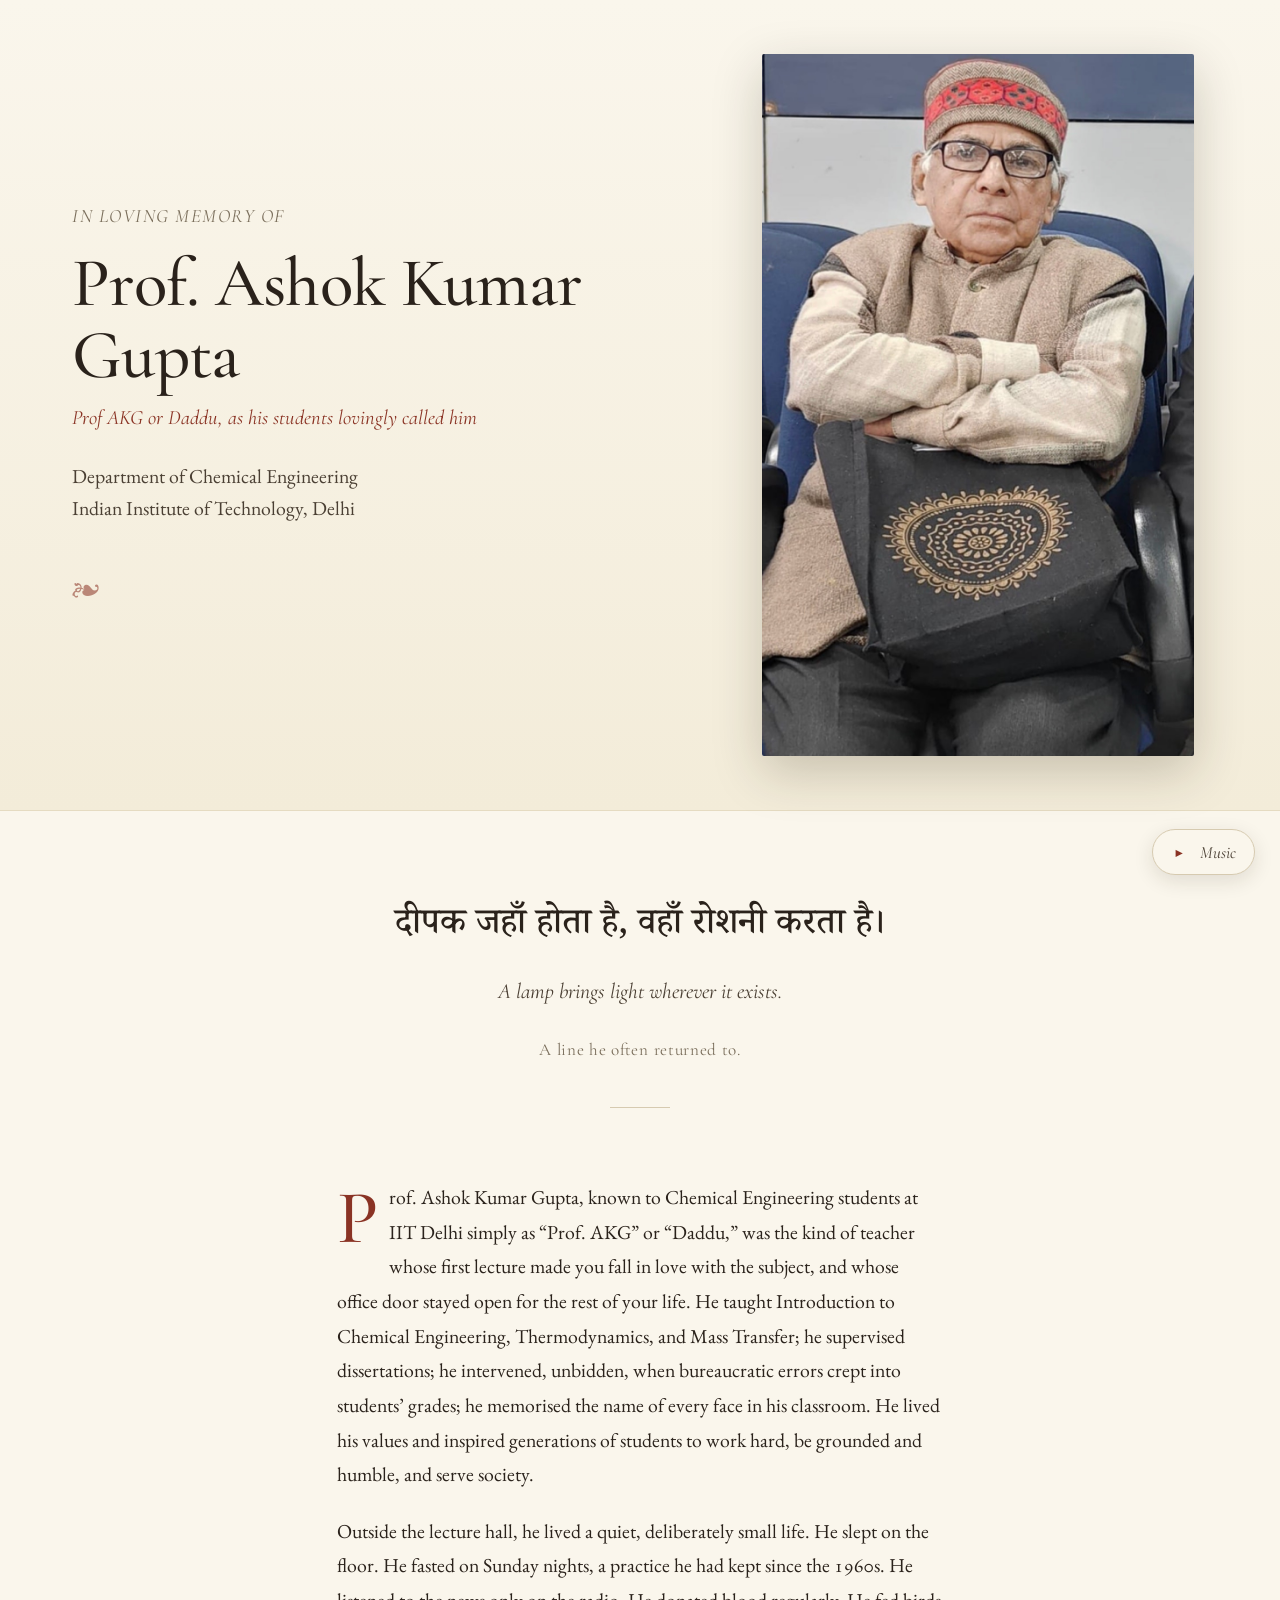
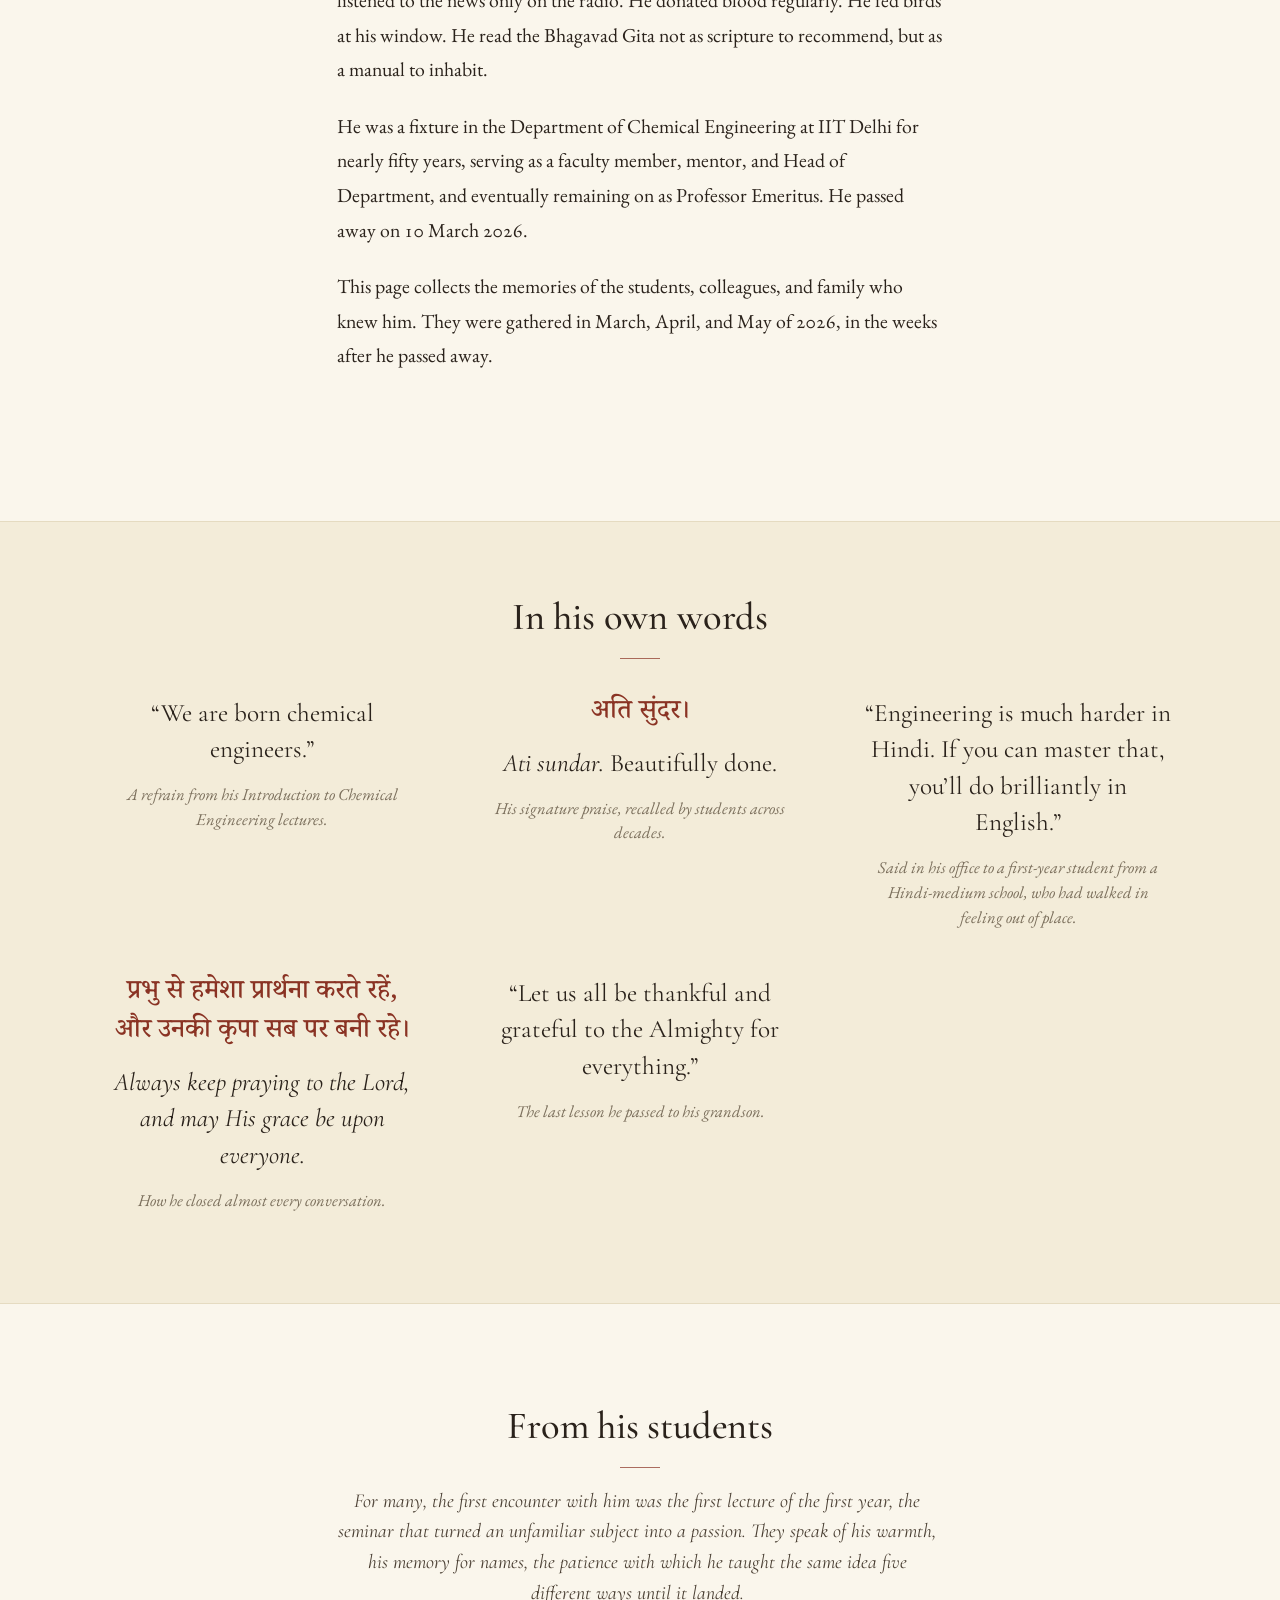
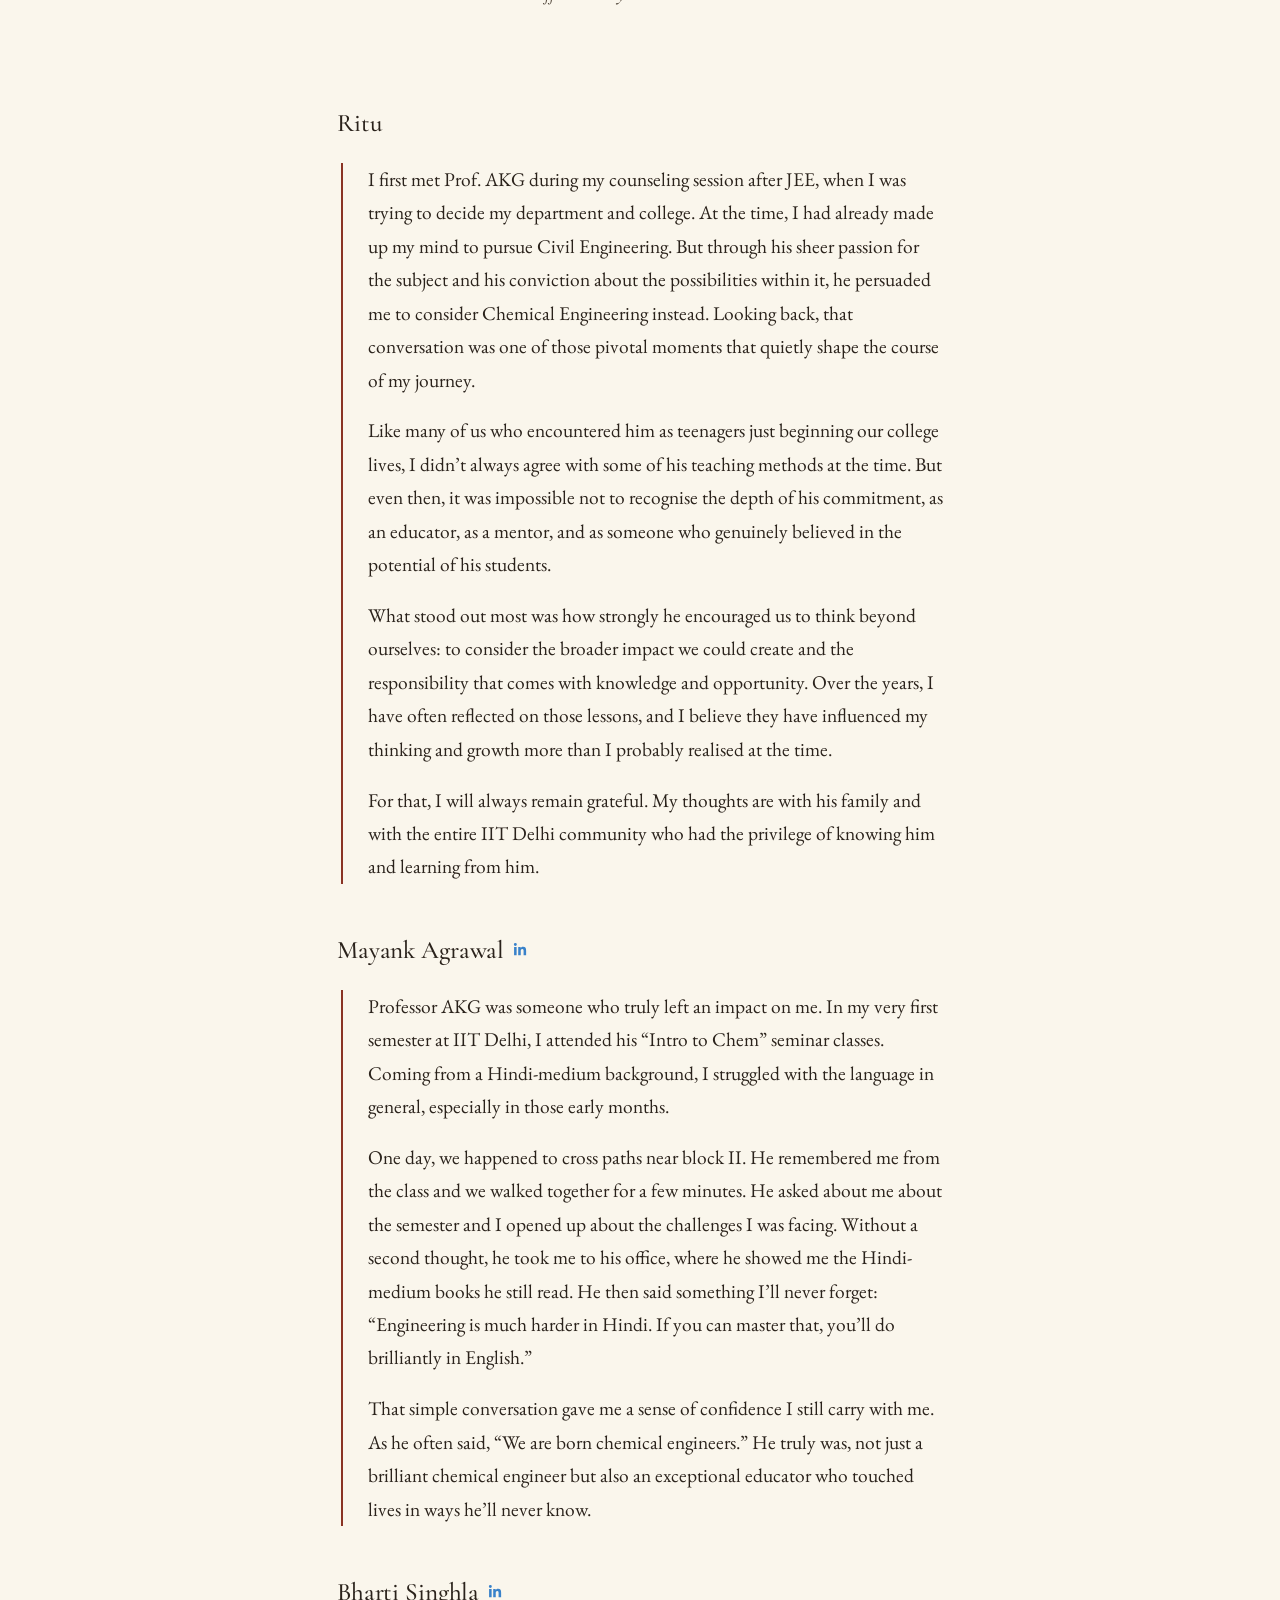
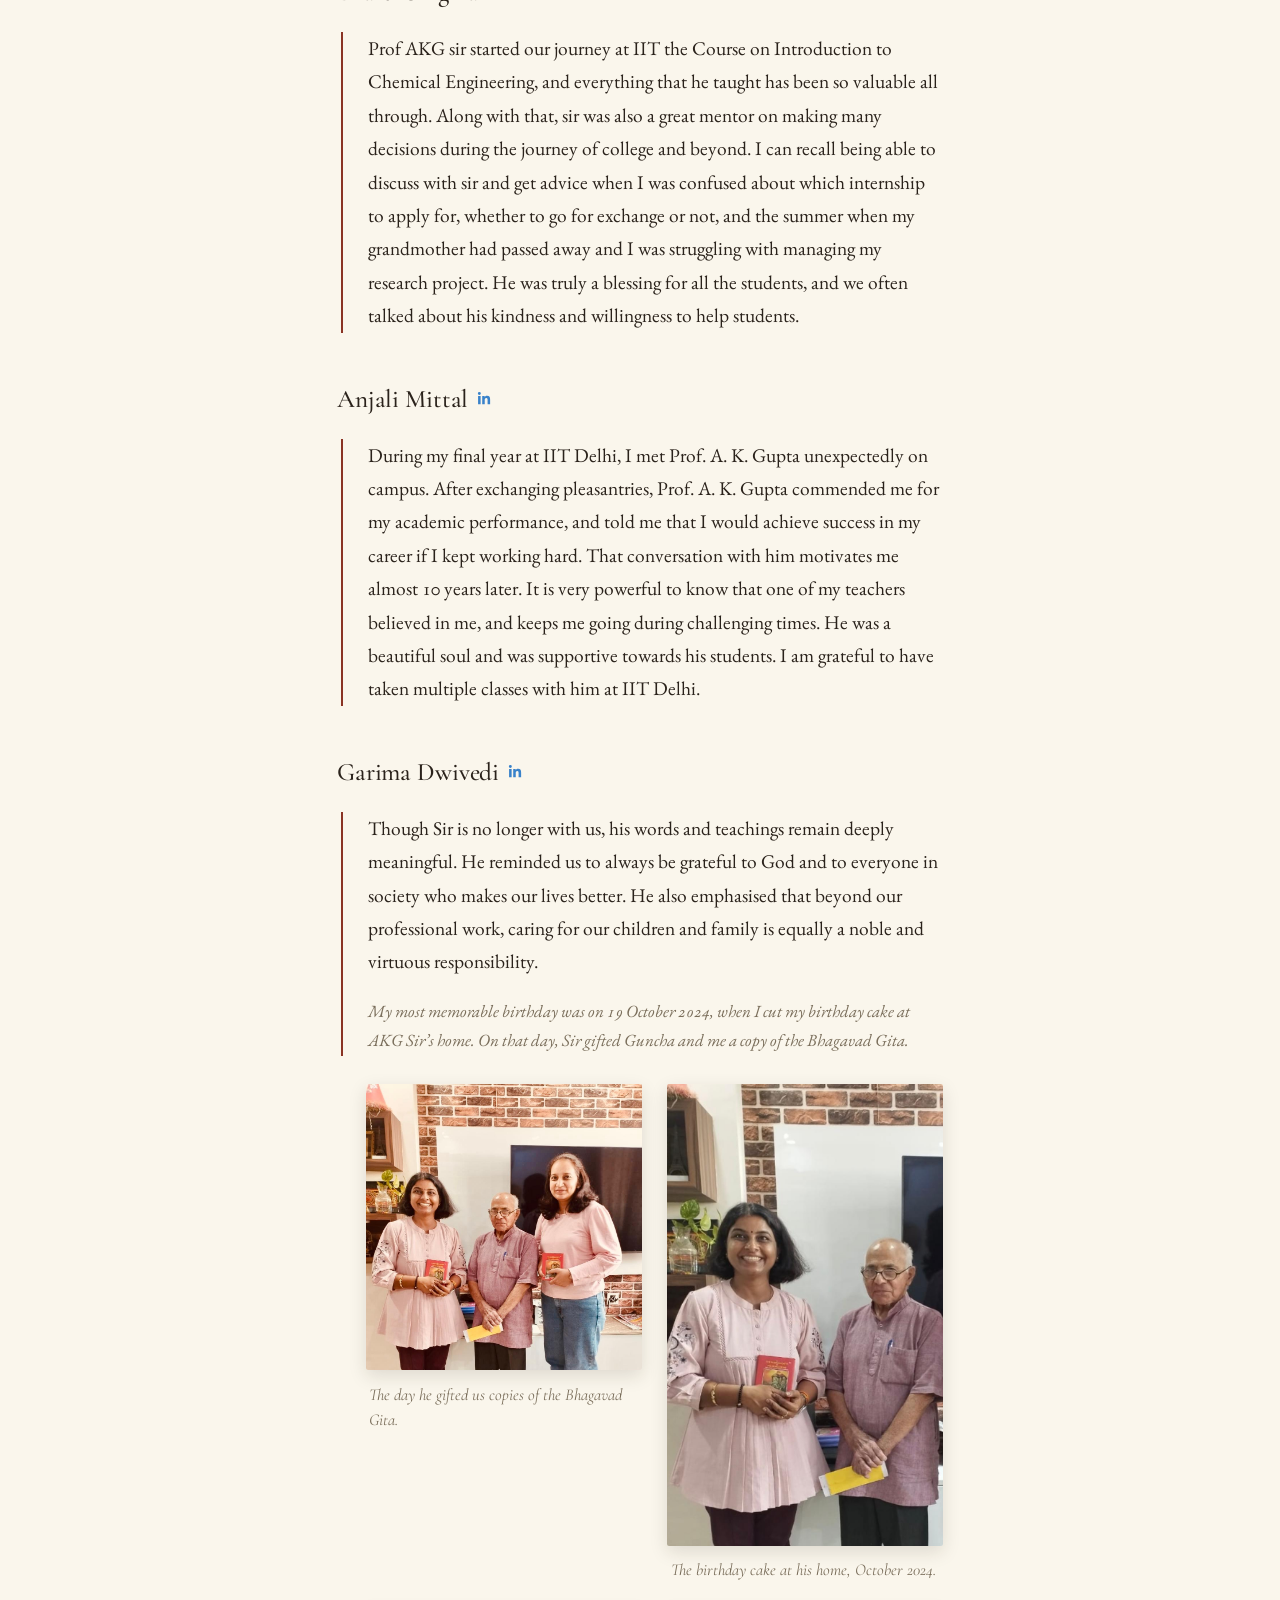
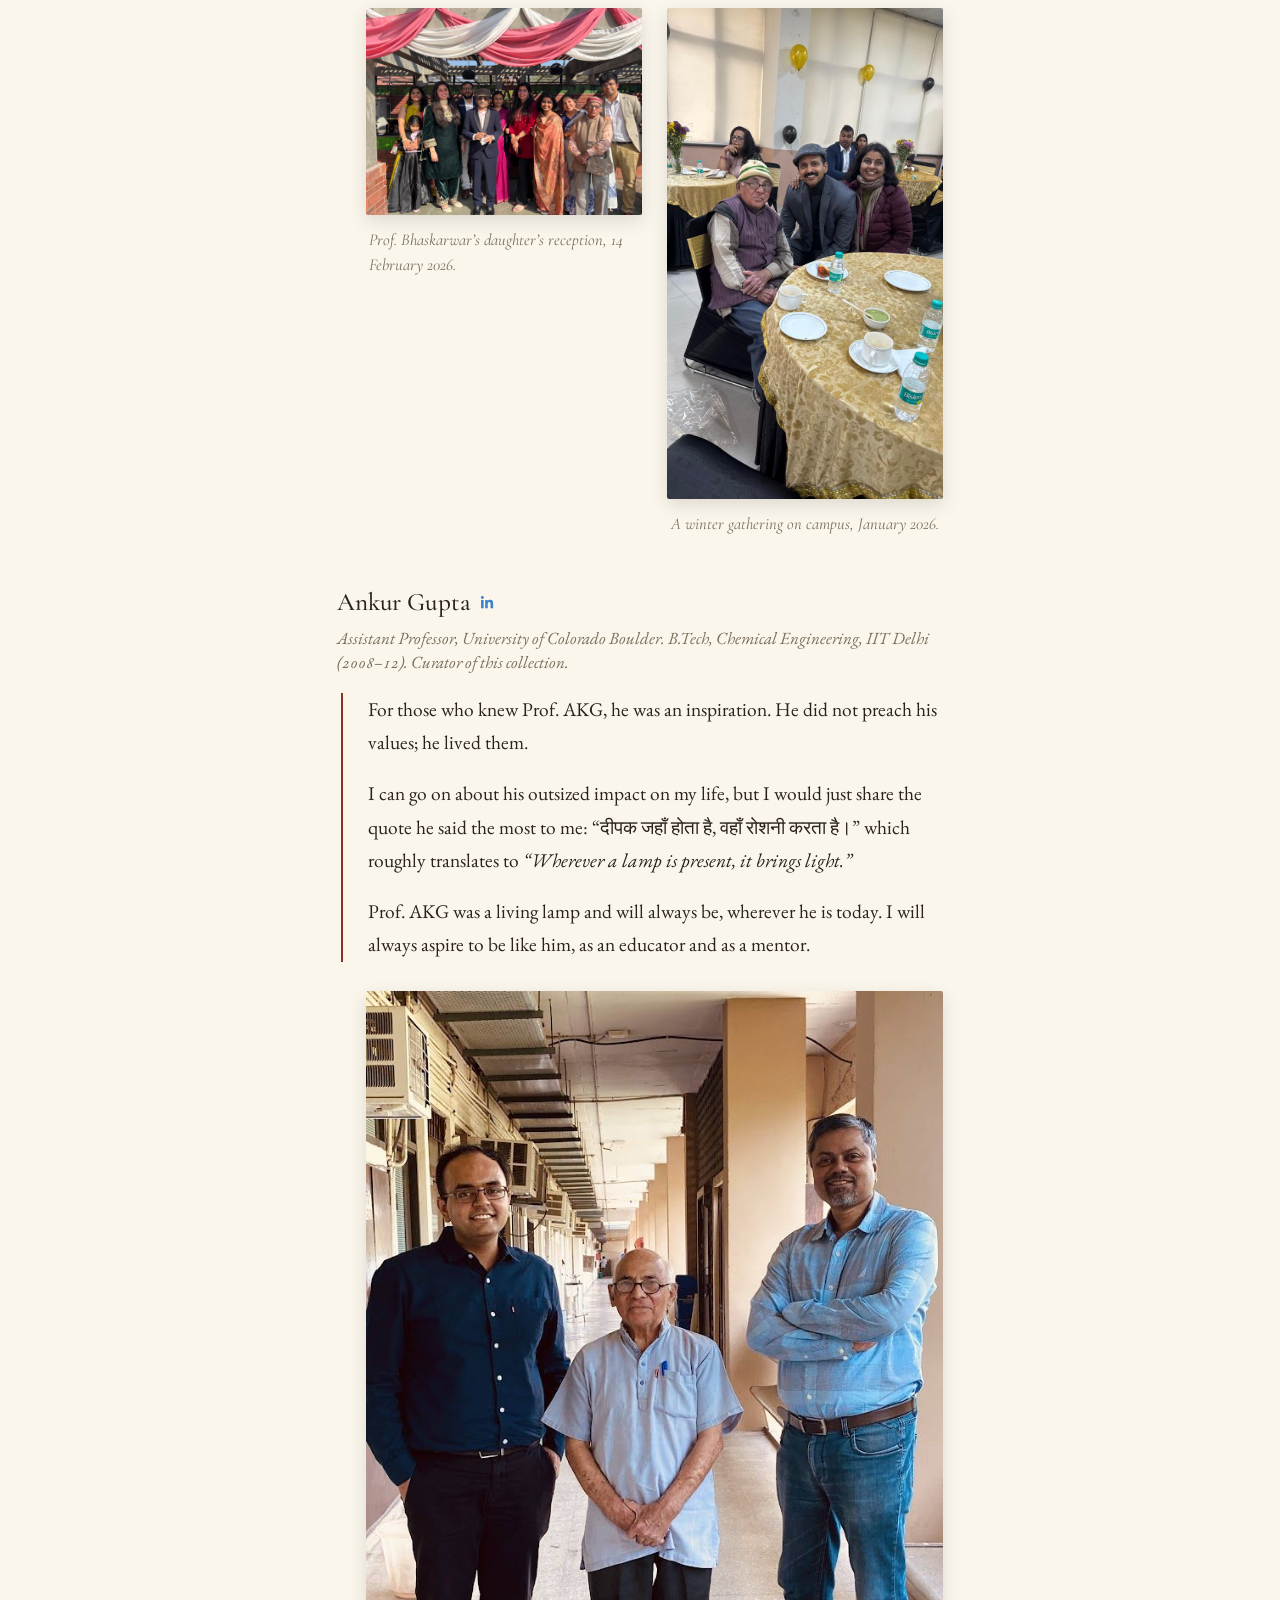
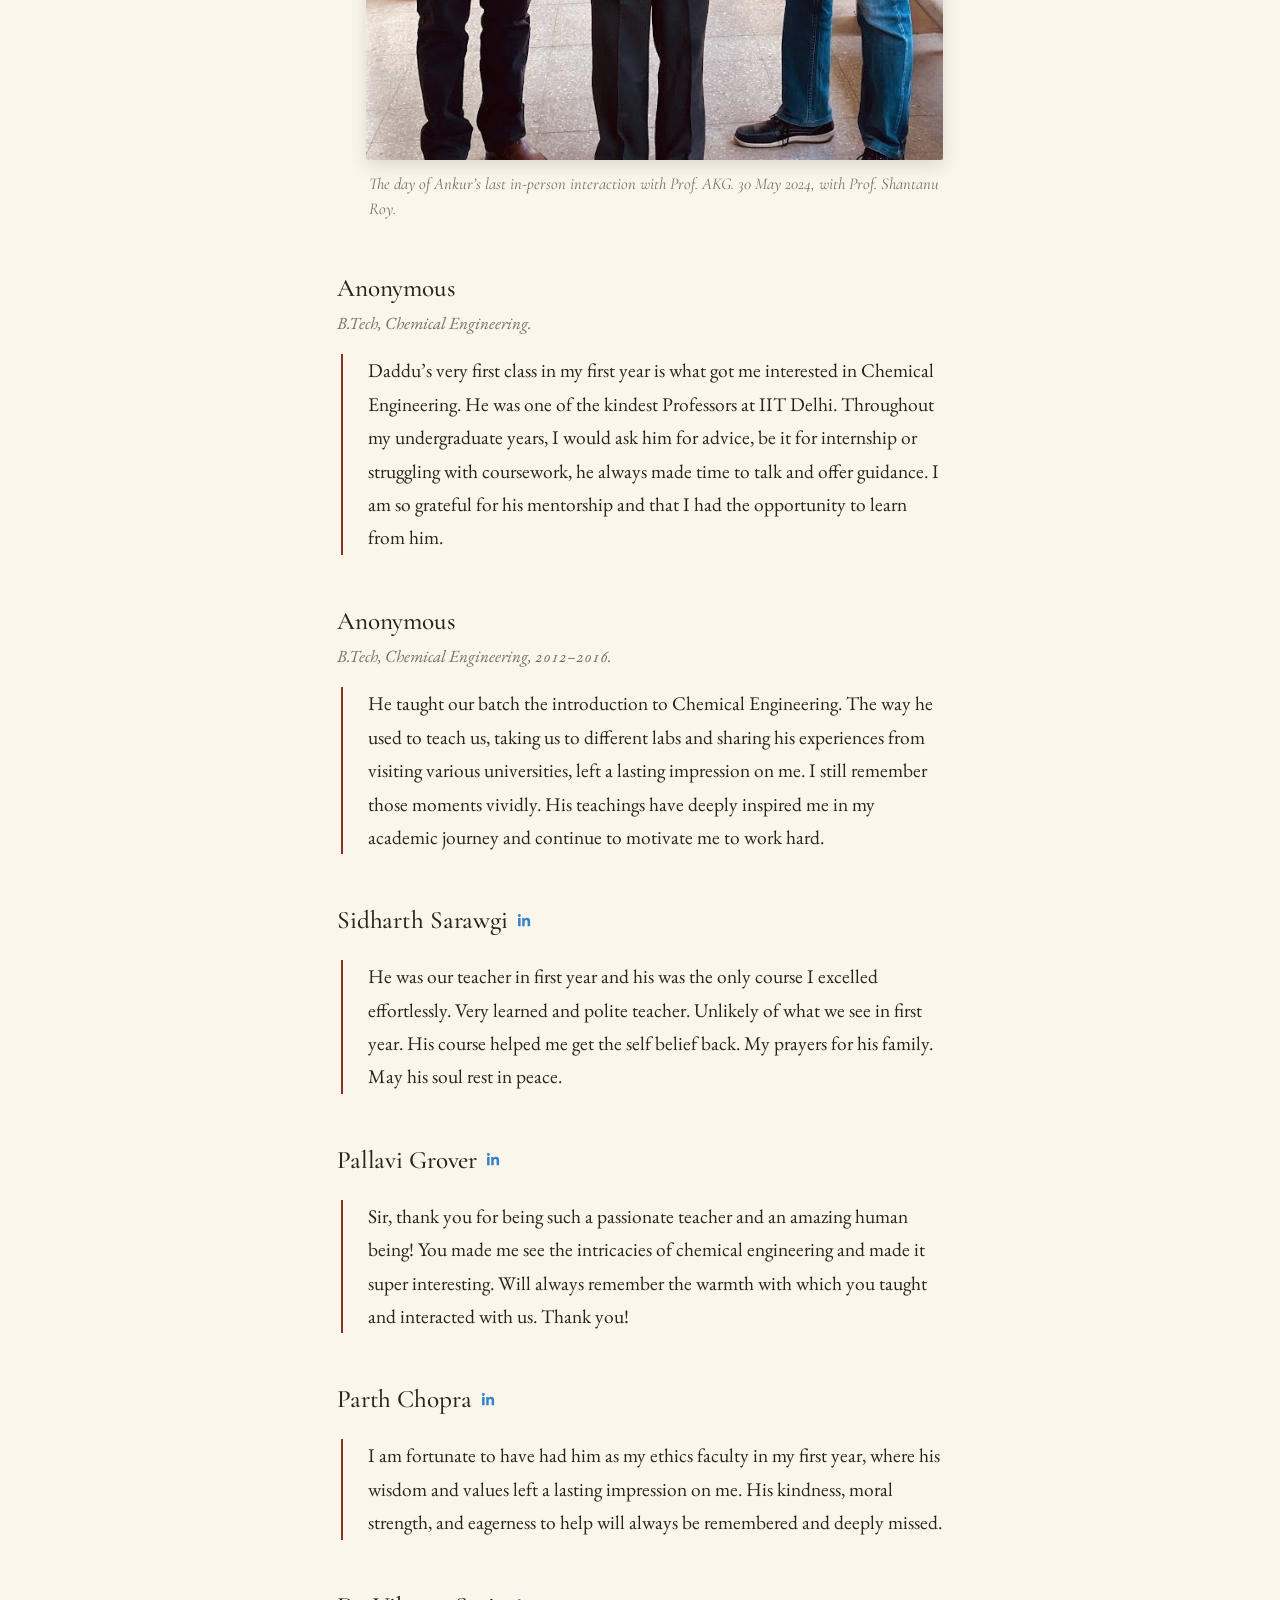
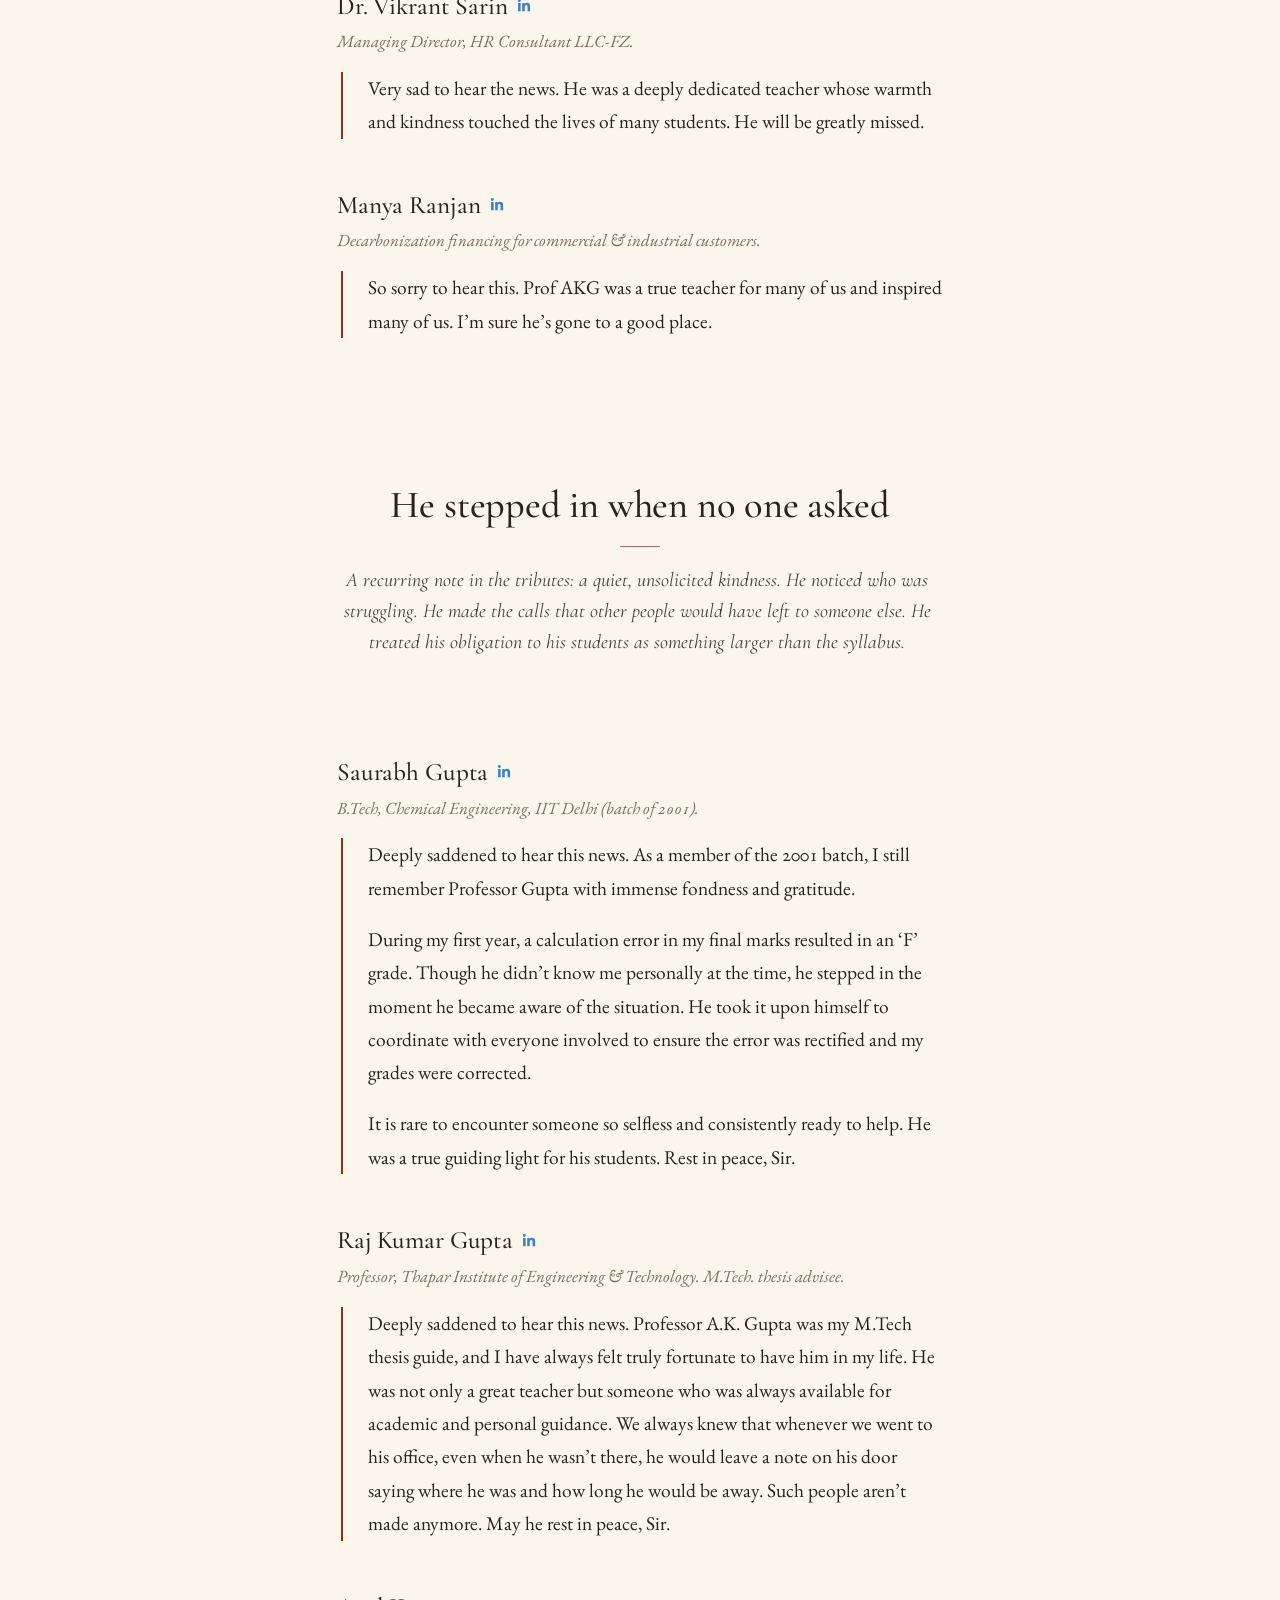
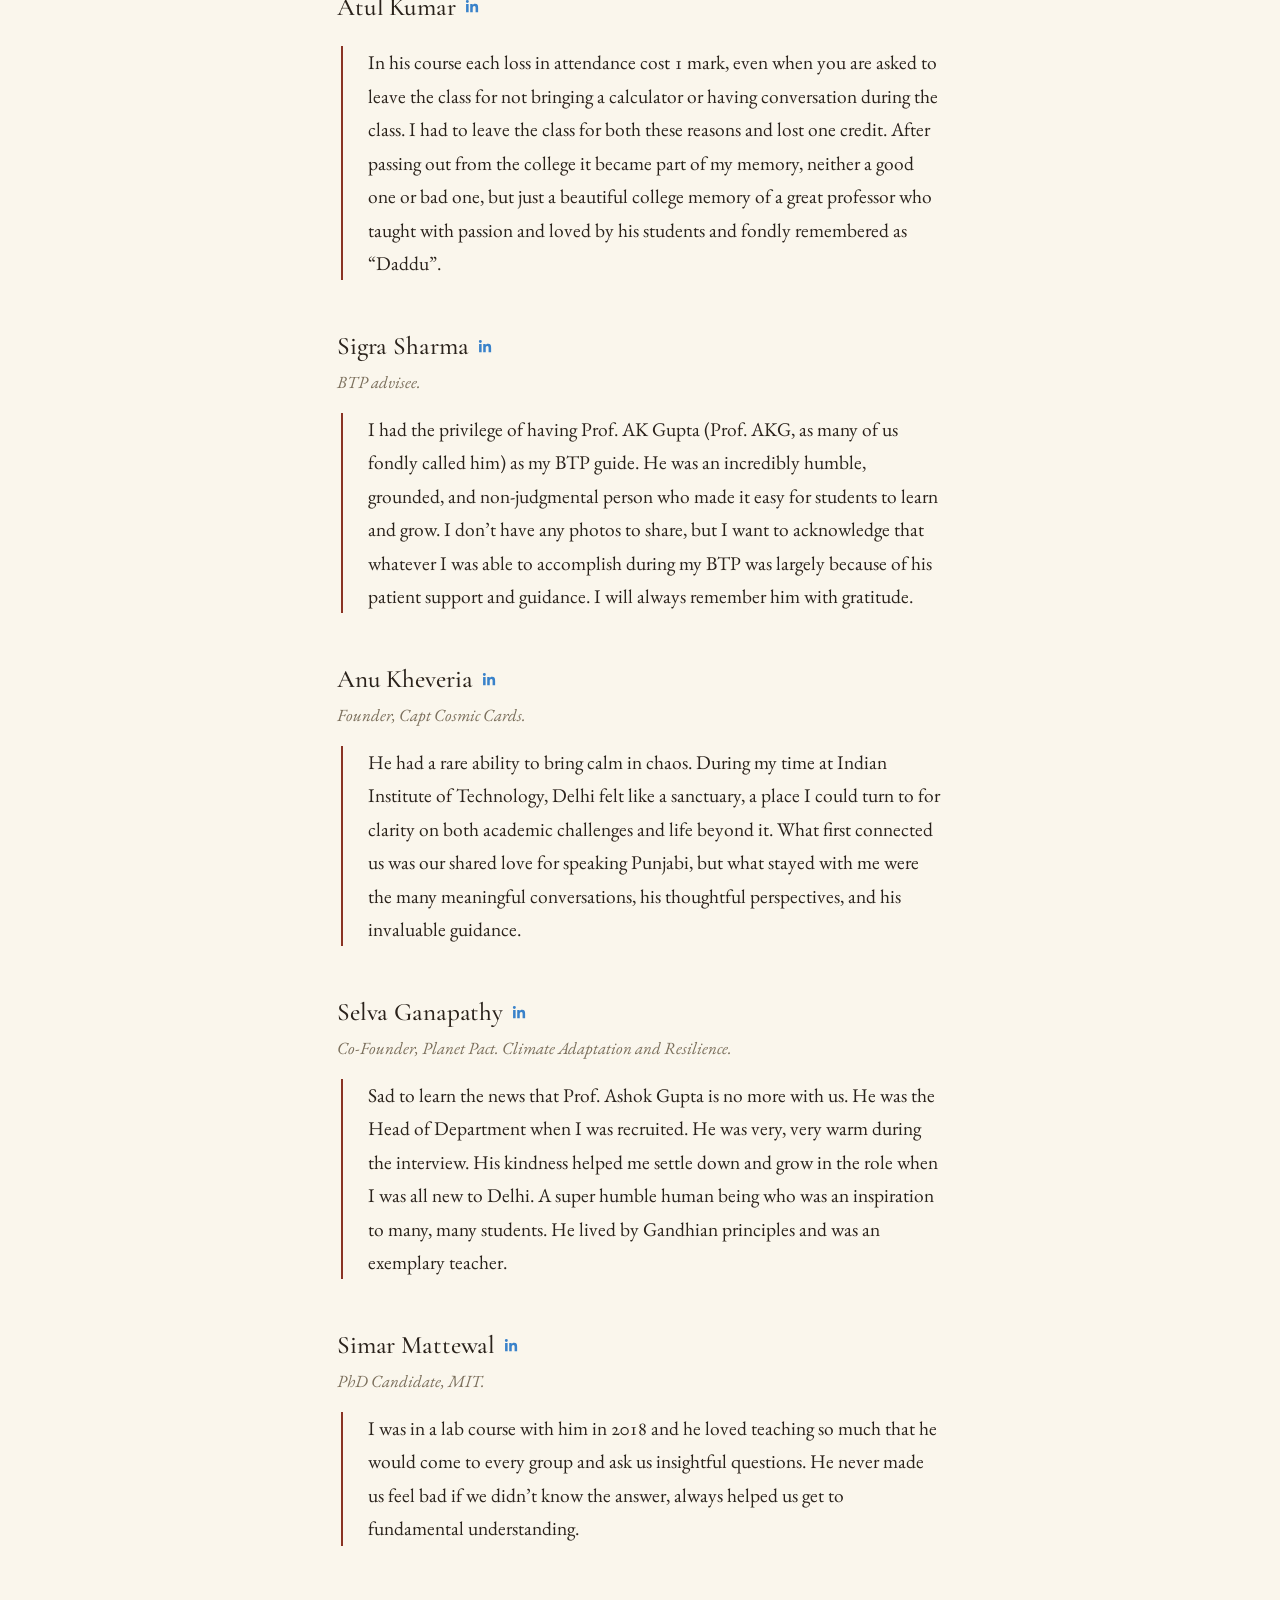
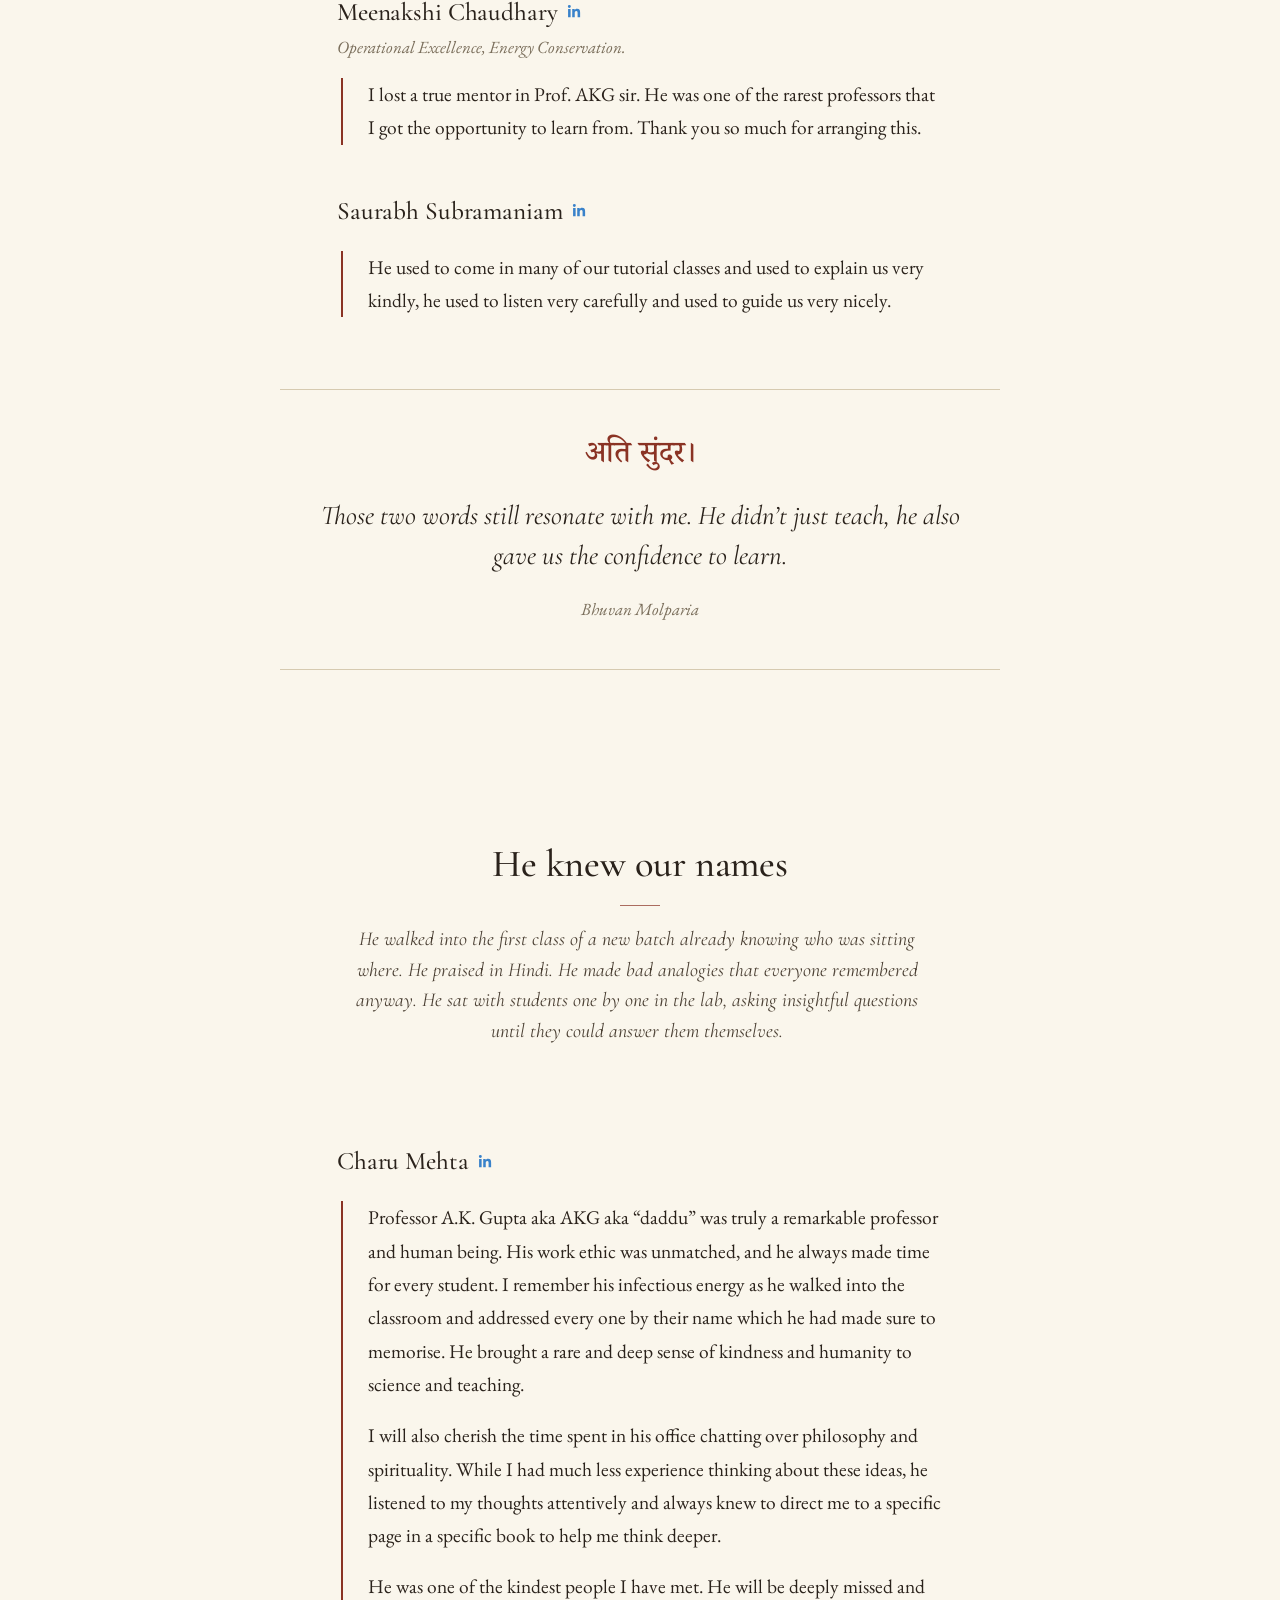
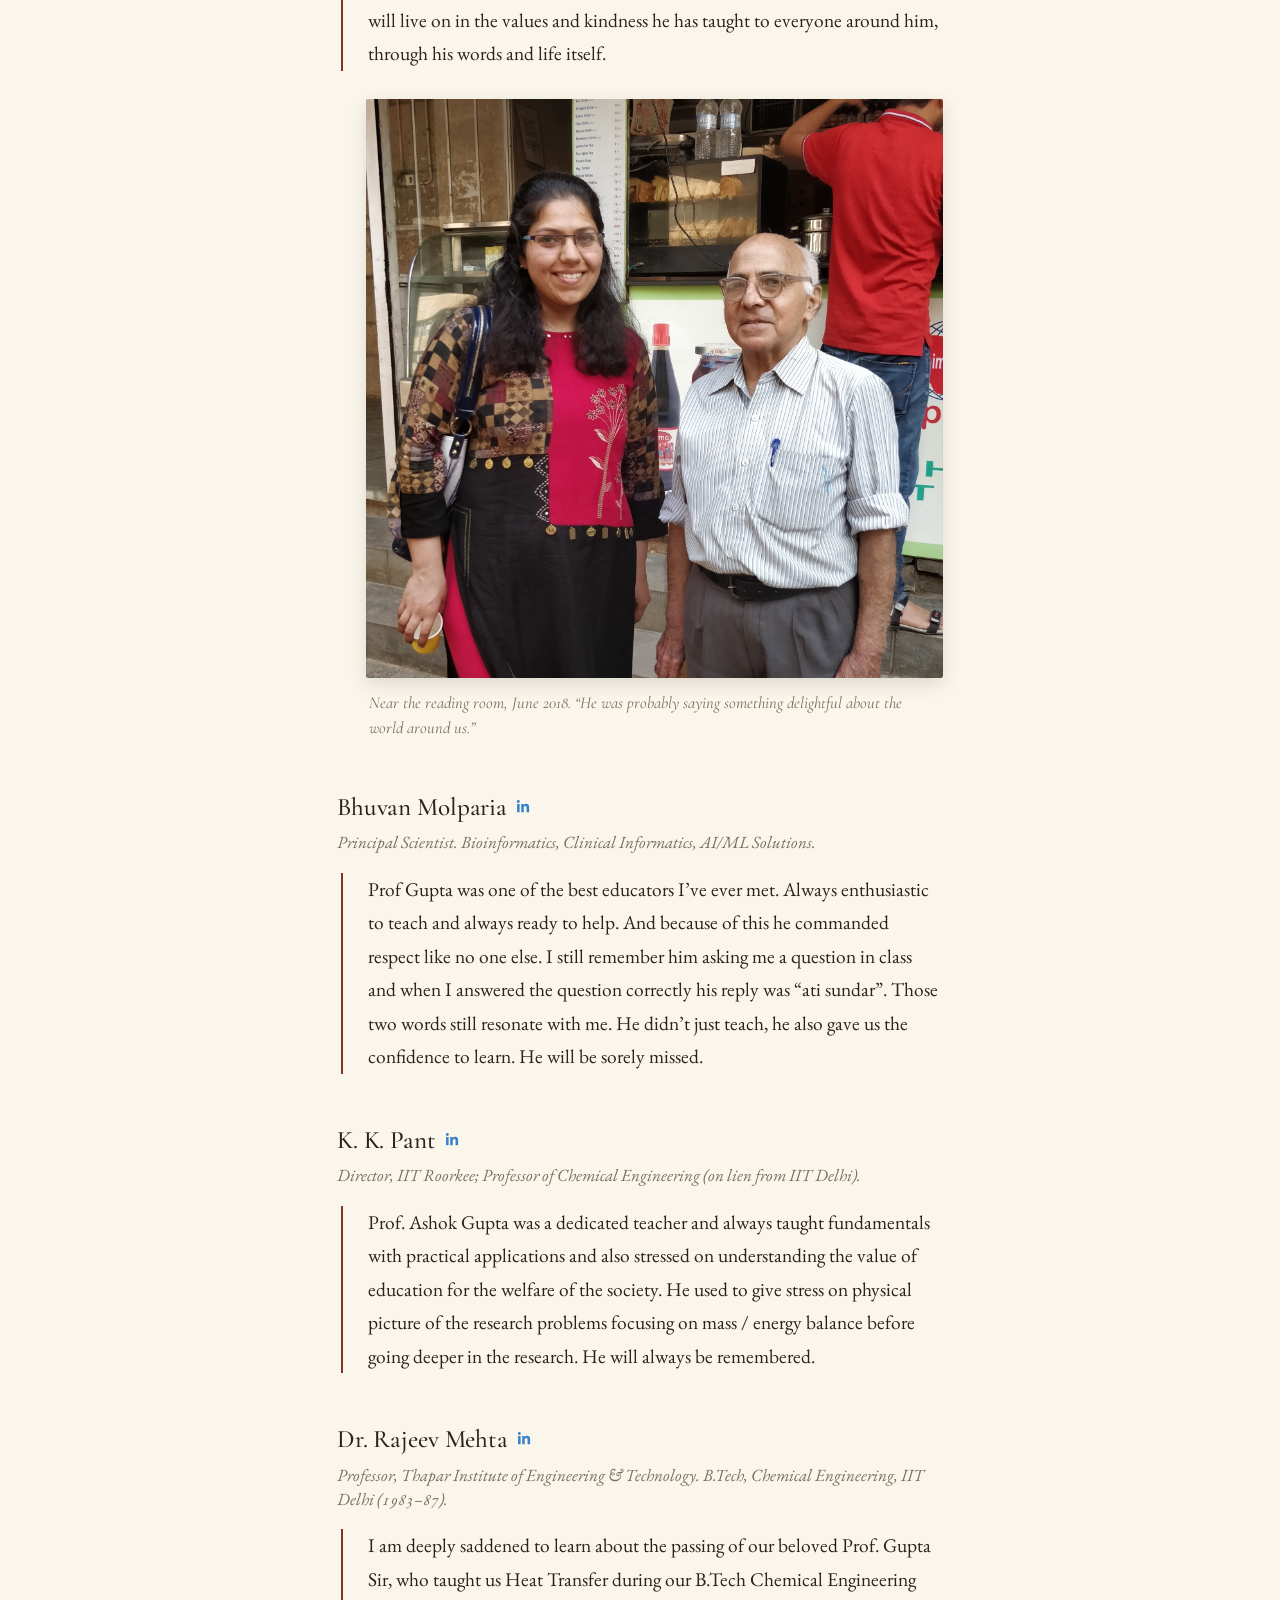
==== Prof-AKG-Tribute/index.html @ faecb752 "Simplify audio, prune two tributes, reorder by depth, add 3 URLs Audio: drop muted+autoplay+gesture-" ====
<!doctype html>
<html lang="en">
<head>
  <meta charset="utf-8">
  <meta name="viewport" content="width=device-width, initial-scale=1">
  <meta name="description" content="A tribute to Prof. Ashok Kumar Gupta (Daddu), Department of Chemical Engineering, IIT Delhi. Memories from students, colleagues, and family.">
  <meta property="og:title" content="In Memory of Prof. A. K. Gupta — “Daddu”">
  <meta property="og:description" content="A tribute to Prof. Ashok Kumar Gupta, Department of Chemical Engineering, IIT Delhi. Memories from students, colleagues, and family.">
  <meta property="og:image" content="https://ankurg90.github.io/Prof-AKG-Tribute/assets/og-thumbnail.jpg">
  <meta property="og:image:width" content="1200">
  <meta property="og:image:height" content="630">
  <meta property="og:url" content="https://ankurg90.github.io/Prof-AKG-Tribute/">
  <meta property="og:type" content="website">
  <meta name="twitter:card" content="summary_large_image">
  <meta name="twitter:title" content="In Memory of Prof. A. K. Gupta — “Daddu”">
  <meta name="twitter:description" content="A tribute to Prof. Ashok Kumar Gupta, Department of Chemical Engineering, IIT Delhi.">
  <meta name="twitter:image" content="https://ankurg90.github.io/Prof-AKG-Tribute/assets/og-thumbnail.jpg">
  <title>In Memory of Prof. A. K. Gupta &middot; IIT Delhi</title>
  <link rel="preconnect" href="https://fonts.googleapis.com">
  <link rel="preconnect" href="https://fonts.gstatic.com" crossorigin>
  <link href="https://fonts.googleapis.com/css2?family=Cormorant+Garamond:ital,wght@0,400;0,500;0,600;0,700;1,400;1,500&family=EB+Garamond:ital,wght@0,400;0,500;0,600;1,400;1,500&family=Noto+Serif+Devanagari:wght@400;500;600&display=swap" rel="stylesheet">
  <link rel="stylesheet" href="styles.css">
</head>
<body>

<header class="hero">
  <div class="hero-portrait">
    <img src="assets/photos/00-hero-portrait.jpg" alt="A dignified portrait of Prof. Ashok Kumar Gupta in a Himachali topi and vest, arms folded, seated at an event.">
  </div>
  <div class="hero-text">
    <p class="eyebrow">In loving memory of</p>
    <h1>Prof. Ashok Kumar Gupta</h1>
    <p class="alias">Prof AKG or Daddu, as his students lovingly called him</p>
    <p class="affiliation">
      Department of Chemical Engineering<br>
      Indian Institute of Technology, Delhi
    </p>
    <p class="hero-ornament" aria-hidden="true">&#x2767;</p>
  </div>
</header>

<button class="audio-toggle" id="audio-toggle" type="button" aria-label="Play background music" title="Play music">
  <span class="audio-icon" aria-hidden="true">
    <span class="play">&#x25B6;</span>
    <span class="pause">&#x275A;&#x275A;</span>
  </span>
  <span class="audio-text">Music</span>
</button>
<audio id="bg-audio" loop preload="auto" aria-hidden="true">
  <source src="assets/audio/flute-tabla.mp3" type="audio/mpeg">
</audio>

<section class="epigraph">
  <p class="devanagari">दीपक जहाँ होता है, वहाँ रोशनी करता है।</p>
  <p class="translation"><em>A lamp brings light wherever it exists.</em></p>
  <p class="attribution">A line he often returned to.</p>
</section>

<section class="opening prose">
  <p>Prof. Ashok Kumar Gupta, known to Chemical Engineering students at IIT Delhi simply as &ldquo;Prof. AKG&rdquo; or &ldquo;Daddu,&rdquo; was the kind of teacher whose first lecture made you fall in love with the subject, and whose office door stayed open for the rest of your life. He taught Introduction to Chemical Engineering, Thermodynamics, and Mass Transfer; he supervised dissertations; he intervened, unbidden, when bureaucratic errors crept into students&rsquo; grades; he memorised the name of every face in his classroom. He lived his values and inspired generations of students to work hard, be grounded and humble, and serve society.</p>

  <p>Outside the lecture hall, he lived a quiet, deliberately small life. He slept on the floor. He fasted on Sunday nights, a practice he had kept since the 1960s. He listened to the news only on the radio. He donated blood regularly. He fed birds at his window. He read the Bhagavad Gita not as scripture to recommend, but as a manual to inhabit.</p>

  <p>He was a fixture in the Department of Chemical Engineering at IIT Delhi for nearly fifty years, serving as a faculty member, mentor, and Head of Department, and eventually remaining on as Professor Emeritus. He passed away on 10 March 2026.</p>

  <p>This page collects the memories of the students, colleagues, and family who knew him. They were gathered in March, April, and May of 2026, in the weeks after he passed away.</p>
</section>

<section class="quotes">
  <h2>In his own words</h2>
  <div class="quote-grid">
    <blockquote>
      <p>&ldquo;We are born chemical engineers.&rdquo;</p>
      <cite>A refrain from his Introduction to Chemical Engineering lectures.</cite>
    </blockquote>
    <blockquote>
      <p class="devanagari-inline">अति सुंदर।</p>
      <p><em>Ati sundar.</em> Beautifully done.</p>
      <cite>His signature praise, recalled by students across decades.</cite>
    </blockquote>
    <blockquote>
      <p>&ldquo;Engineering is much harder in Hindi. If you can master that, you&rsquo;ll do brilliantly in English.&rdquo;</p>
      <cite>Said in his office to a first-year student from a Hindi-medium school, who had walked in feeling out of place.</cite>
    </blockquote>
    <blockquote>
      <p class="devanagari-inline">प्रभु से हमेशा प्रार्थना करते रहें, और उनकी कृपा सब पर बनी रहे।</p>
      <p><em>Always keep praying to the Lord, and may His grace be upon everyone.</em></p>
      <cite>How he closed almost every conversation.</cite>
    </blockquote>
    <blockquote>
      <p>&ldquo;Let us all be thankful and grateful to the Almighty for everything.&rdquo;</p>
      <cite>The last lesson he passed to his grandson.</cite>
    </blockquote>
  </div>
</section>

<section class="prose">
  <h2>From his students</h2>
  <p class="section-lede">For many, the first encounter with him was the first lecture of the first year, the seminar that turned an unfamiliar subject into a passion. They speak of his warmth, his memory for names, the patience with which he taught the same idea five different ways until it landed.</p>
</section>

<article class="tribute">
  <header>
    <h3>Ritu</h3>
  </header>
  <div class="message">
    <p>I first met Prof. AKG during my counseling session after JEE, when I was trying to decide my department and college. At the time, I had already made up my mind to pursue Civil Engineering. But through his sheer passion for the subject and his conviction about the possibilities within it, he persuaded me to consider Chemical Engineering instead. Looking back, that conversation was one of those pivotal moments that quietly shape the course of my journey.</p>
    <p>Like many of us who encountered him as teenagers just beginning our college lives, I didn&rsquo;t always agree with some of his teaching methods at the time. But even then, it was impossible not to recognise the depth of his commitment, as an educator, as a mentor, and as someone who genuinely believed in the potential of his students.</p>
    <p>What stood out most was how strongly he encouraged us to think beyond ourselves: to consider the broader impact we could create and the responsibility that comes with knowledge and opportunity. Over the years, I have often reflected on those lessons, and I believe they have influenced my thinking and growth more than I probably realised at the time.</p>
    <p>For that, I will always remain grateful. My thoughts are with his family and with the entire IIT Delhi community who had the privilege of knowing him and learning from him.</p>
  </div>
</article>

<article class="tribute">
  <header>
    <h3>Mayank Agrawal <a class="li-icon" href="https://www.linkedin.com/in/mayank-agrawal/" target="_blank" rel="noopener noreferrer" aria-label="LinkedIn profile of Mayank Agrawal" title="LinkedIn"><svg viewBox="0 0 448 512" width="14" height="14" aria-hidden="true" focusable="false"><path fill="currentColor" d="M100.28 448H7.4V148.9h92.88zM53.79 108.1C24.09 108.1 0 83.5 0 53.8a53.79 53.79 0 0 1 107.58 0c0 29.7-24.1 54.3-53.79 54.3zM447.9 448h-92.68V302.4c0-34.7-.7-79.2-48.29-79.2-48.29 0-55.69 37.7-55.69 76.7V448h-92.78V148.9h89.08v40.8h1.3c12.4-23.5 42.69-48.3 87.88-48.3 94 0 111.28 61.9 111.28 142.3V448z"/></svg></a></h3>
  </header>
  <div class="message">
    <p>Professor AKG was someone who truly left an impact on me. In my very first semester at IIT Delhi, I attended his &ldquo;Intro to Chem&rdquo; seminar classes. Coming from a Hindi-medium background, I struggled with the language in general, especially in those early months.</p>
    <p>One day, we happened to cross paths near block II. He remembered me from the class and we walked together for a few minutes. He asked about me about the semester and I opened up about the challenges I was facing. Without a second thought, he took me to his office, where he showed me the Hindi-medium books he still read. He then said something I&rsquo;ll never forget: &ldquo;Engineering is much harder in Hindi. If you can master that, you&rsquo;ll do brilliantly in English.&rdquo;</p>
    <p>That simple conversation gave me a sense of confidence I still carry with me. As he often said, &ldquo;We are born chemical engineers.&rdquo; He truly was, not just a brilliant chemical engineer but also an exceptional educator who touched lives in ways he&rsquo;ll never know.</p>
  </div>
</article>

<article class="tribute">
  <header>
    <h3>Bharti Singhla <a class="li-icon" href="https://www.linkedin.com/in/bharti-singhla-73317174/" target="_blank" rel="noopener noreferrer" aria-label="LinkedIn profile of Bharti Singhla" title="LinkedIn"><svg viewBox="0 0 448 512" width="14" height="14" aria-hidden="true" focusable="false"><path fill="currentColor" d="M100.28 448H7.4V148.9h92.88zM53.79 108.1C24.09 108.1 0 83.5 0 53.8a53.79 53.79 0 0 1 107.58 0c0 29.7-24.1 54.3-53.79 54.3zM447.9 448h-92.68V302.4c0-34.7-.7-79.2-48.29-79.2-48.29 0-55.69 37.7-55.69 76.7V448h-92.78V148.9h89.08v40.8h1.3c12.4-23.5 42.69-48.3 87.88-48.3 94 0 111.28 61.9 111.28 142.3V448z"/></svg></a></h3>
  </header>
  <div class="message">
    <p>Prof AKG sir started our journey at IIT the Course on Introduction to Chemical Engineering, and everything that he taught has been so valuable all through. Along with that, sir was also a great mentor on making many decisions during the journey of college and beyond. I can recall being able to discuss with sir and get advice when I was confused about which internship to apply for, whether to go for exchange or not, and the summer when my grandmother had passed away and I was struggling with managing my research project. He was truly a blessing for all the students, and we often talked about his kindness and willingness to help students.</p>
  </div>
</article>

<article class="tribute">
  <header>
    <h3>Anjali Mittal <a class="li-icon" href="https://www.linkedin.com/in/anjali-mittal-2b355012b/" target="_blank" rel="noopener noreferrer" aria-label="LinkedIn profile of Anjali Mittal" title="LinkedIn"><svg viewBox="0 0 448 512" width="14" height="14" aria-hidden="true" focusable="false"><path fill="currentColor" d="M100.28 448H7.4V148.9h92.88zM53.79 108.1C24.09 108.1 0 83.5 0 53.8a53.79 53.79 0 0 1 107.58 0c0 29.7-24.1 54.3-53.79 54.3zM447.9 448h-92.68V302.4c0-34.7-.7-79.2-48.29-79.2-48.29 0-55.69 37.7-55.69 76.7V448h-92.78V148.9h89.08v40.8h1.3c12.4-23.5 42.69-48.3 87.88-48.3 94 0 111.28 61.9 111.28 142.3V448z"/></svg></a></h3>
  </header>
  <div class="message">
    <p>During my final year at IIT Delhi, I met Prof. A. K. Gupta unexpectedly on campus. After exchanging pleasantries, Prof. A. K. Gupta commended me for my academic performance, and told me that I would achieve success in my career if I kept working hard. That conversation with him motivates me almost 10 years later. It is very powerful to know that one of my teachers believed in me, and keeps me going during challenging times. He was a beautiful soul and was supportive towards his students. I am grateful to have taken multiple classes with him at IIT Delhi.</p>
  </div>
</article>

<article class="tribute">
  <header>
    <h3>Garima Dwivedi <a class="li-icon" href="https://www.linkedin.com/in/dr-garima-dwivedi-nee-mishra-46b50115/" target="_blank" rel="noopener noreferrer" aria-label="LinkedIn profile of Garima Dwivedi" title="LinkedIn"><svg viewBox="0 0 448 512" width="14" height="14" aria-hidden="true" focusable="false"><path fill="currentColor" d="M100.28 448H7.4V148.9h92.88zM53.79 108.1C24.09 108.1 0 83.5 0 53.8a53.79 53.79 0 0 1 107.58 0c0 29.7-24.1 54.3-53.79 54.3zM447.9 448h-92.68V302.4c0-34.7-.7-79.2-48.29-79.2-48.29 0-55.69 37.7-55.69 76.7V448h-92.78V148.9h89.08v40.8h1.3c12.4-23.5 42.69-48.3 87.88-48.3 94 0 111.28 61.9 111.28 142.3V448z"/></svg></a></h3>
  </header>
  <div class="message">
    <p>Though Sir is no longer with us, his words and teachings remain deeply meaningful. He reminded us to always be grateful to God and to everyone in society who makes our lives better. He also emphasised that beyond our professional work, caring for our children and family is equally a noble and virtuous responsibility.</p>
    <p class="caption">My most memorable birthday was on 19 October 2024, when I cut my birthday cake at AKG Sir&rsquo;s home. On that day, Sir gifted Guncha and me a copy of the Bhagavad Gita.</p>
  </div>
  <div class="tribute-photos">
    <figure>
      <img src="assets/photos/07-gita-gift.jpeg" alt="Prof. Gupta gifting two students copies of the Bhagavad Gita at his home.">
      <figcaption>The day he gifted us copies of the Bhagavad Gita.</figcaption>
    </figure>
    <figure>
      <img src="assets/photos/06-cake-cutting.jpeg" alt="A student feeding cake to Prof. Gupta at his home.">
      <figcaption>The birthday cake at his home, October 2024.</figcaption>
    </figure>
    <figure>
      <img src="assets/photos/08-reception.jpeg" alt="A group of friends, students and Prof. Gupta at a wedding reception on the IIT Delhi campus.">
      <figcaption>Prof. Bhaskarwar&rsquo;s daughter&rsquo;s reception, 14 February 2026.</figcaption>
    </figure>
    <figure>
      <img src="assets/photos/13-winter-event.jpeg" alt="Prof. Gupta in a winter cap, seated at a banquet table with former students.">
      <figcaption>A winter gathering on campus, January 2026.</figcaption>
    </figure>
  </div>
</article>

<article class="tribute">
  <header>
    <h3>Ankur Gupta <a class="li-icon" href="https://www.linkedin.com/in/ankurg90/" target="_blank" rel="noopener noreferrer" aria-label="LinkedIn profile of Ankur Gupta" title="LinkedIn"><svg viewBox="0 0 448 512" width="14" height="14" aria-hidden="true" focusable="false"><path fill="currentColor" d="M100.28 448H7.4V148.9h92.88zM53.79 108.1C24.09 108.1 0 83.5 0 53.8a53.79 53.79 0 0 1 107.58 0c0 29.7-24.1 54.3-53.79 54.3zM447.9 448h-92.68V302.4c0-34.7-.7-79.2-48.29-79.2-48.29 0-55.69 37.7-55.69 76.7V448h-92.78V148.9h89.08v40.8h1.3c12.4-23.5 42.69-48.3 87.88-48.3 94 0 111.28 61.9 111.28 142.3V448z"/></svg></a></h3>
    <p class="connection">Assistant Professor, University of Colorado Boulder. B.Tech, Chemical Engineering, IIT Delhi (2008–12). Curator of this collection.</p>
  </header>
  <div class="message">
    <p>For those who knew Prof. AKG, he was an inspiration. He did not preach his values; he lived them.</p>
    <p>I can go on about his outsized impact on my life, but I would just share the quote he said the most to me: <span class="devanagari-inline">&ldquo;दीपक जहाँ होता है, वहाँ रोशनी करता है।&rdquo;</span> which roughly translates to <em>&ldquo;Wherever a lamp is present, it brings light.&rdquo;</em></p>
    <p>Prof. AKG was a living lamp and will always be, wherever he is today. I will always aspire to be like him, as an educator and as a mentor.</p>
  </div>
  <div class="tribute-photos">
    <figure>
      <img src="assets/photos/03-iitd-hallway.jpeg" alt="Prof. Gupta in the Chemical Engineering corridor at IIT Delhi, flanked by Ankur Gupta and Prof. Shantanu Roy.">
      <figcaption>The day of Ankur&rsquo;s last in-person interaction with Prof. AKG. 30 May 2024, with Prof. Shantanu Roy.</figcaption>
    </figure>
  </div>
</article>

<article class="tribute">
  <header>
    <h3>Anonymous</h3>
    <p class="connection">B.Tech, Chemical Engineering.</p>
  </header>
  <div class="message">
    <p>Daddu&rsquo;s very first class in my first year is what got me interested in Chemical Engineering. He was one of the kindest Professors at IIT Delhi. Throughout my undergraduate years, I would ask him for advice, be it for internship or struggling with coursework, he always made time to talk and offer guidance. I am so grateful for his mentorship and that I had the opportunity to learn from him.</p>
  </div>
</article>

<article class="tribute">
  <header>
    <h3>Anonymous</h3>
    <p class="connection">B.Tech, Chemical Engineering, 2012&ndash;2016.</p>
  </header>
  <div class="message">
    <p>He taught our batch the introduction to Chemical Engineering. The way he used to teach us, taking us to different labs and sharing his experiences from visiting various universities, left a lasting impression on me. I still remember those moments vividly. His teachings have deeply inspired me in my academic journey and continue to motivate me to work hard.</p>
  </div>
</article>

<article class="tribute">
  <header>
    <h3>Sidharth Sarawgi <a class="li-icon" href="https://www.linkedin.com/in/sidharthsarawgi/" target="_blank" rel="noopener noreferrer" aria-label="LinkedIn profile of Sidharth Sarawgi" title="LinkedIn"><svg viewBox="0 0 448 512" width="14" height="14" aria-hidden="true" focusable="false"><path fill="currentColor" d="M100.28 448H7.4V148.9h92.88zM53.79 108.1C24.09 108.1 0 83.5 0 53.8a53.79 53.79 0 0 1 107.58 0c0 29.7-24.1 54.3-53.79 54.3zM447.9 448h-92.68V302.4c0-34.7-.7-79.2-48.29-79.2-48.29 0-55.69 37.7-55.69 76.7V448h-92.78V148.9h89.08v40.8h1.3c12.4-23.5 42.69-48.3 87.88-48.3 94 0 111.28 61.9 111.28 142.3V448z"/></svg></a></h3>
  </header>
  <div class="message">
    <p>He was our teacher in first year and his was the only course I excelled effortlessly. Very learned and polite teacher. Unlikely of what we see in first year. His course helped me get the self belief back. My prayers for his family. May his soul rest in peace.</p>
  </div>
</article>

<article class="tribute">
  <header>
    <h3>Pallavi Grover <a class="li-icon" href="https://www.linkedin.com/in/pallavi-grover-4b9a716a/" target="_blank" rel="noopener noreferrer" aria-label="LinkedIn profile of Pallavi Grover" title="LinkedIn"><svg viewBox="0 0 448 512" width="14" height="14" aria-hidden="true" focusable="false"><path fill="currentColor" d="M100.28 448H7.4V148.9h92.88zM53.79 108.1C24.09 108.1 0 83.5 0 53.8a53.79 53.79 0 0 1 107.58 0c0 29.7-24.1 54.3-53.79 54.3zM447.9 448h-92.68V302.4c0-34.7-.7-79.2-48.29-79.2-48.29 0-55.69 37.7-55.69 76.7V448h-92.78V148.9h89.08v40.8h1.3c12.4-23.5 42.69-48.3 87.88-48.3 94 0 111.28 61.9 111.28 142.3V448z"/></svg></a></h3>
  </header>
  <div class="message">
    <p>Sir, thank you for being such a passionate teacher and an amazing human being! You made me see the intricacies of chemical engineering and made it super interesting. Will always remember the warmth with which you taught and interacted with us. Thank you!</p>
  </div>
</article>

<article class="tribute">
  <header>
    <h3>Parth Chopra <a class="li-icon" href="https://www.linkedin.com/in/parth-chopra-b24910203/" target="_blank" rel="noopener noreferrer" aria-label="LinkedIn profile of Parth Chopra" title="LinkedIn"><svg viewBox="0 0 448 512" width="14" height="14" aria-hidden="true" focusable="false"><path fill="currentColor" d="M100.28 448H7.4V148.9h92.88zM53.79 108.1C24.09 108.1 0 83.5 0 53.8a53.79 53.79 0 0 1 107.58 0c0 29.7-24.1 54.3-53.79 54.3zM447.9 448h-92.68V302.4c0-34.7-.7-79.2-48.29-79.2-48.29 0-55.69 37.7-55.69 76.7V448h-92.78V148.9h89.08v40.8h1.3c12.4-23.5 42.69-48.3 87.88-48.3 94 0 111.28 61.9 111.28 142.3V448z"/></svg></a></h3>
  </header>
  <div class="message">
    <p>I am fortunate to have had him as my ethics faculty in my first year, where his wisdom and values left a lasting impression on me. His kindness, moral strength, and eagerness to help will always be remembered and deeply missed.</p>
  </div>
</article>

<article class="tribute">
  <header>
    <h3>Dr. Vikrant Sarin <a class="li-icon" href="https://www.linkedin.com/in/dr-vikrant-sarin-2a20b811/" target="_blank" rel="noopener noreferrer" aria-label="LinkedIn profile of Dr. Vikrant Sarin" title="LinkedIn"><svg viewBox="0 0 448 512" width="14" height="14" aria-hidden="true" focusable="false"><path fill="currentColor" d="M100.28 448H7.4V148.9h92.88zM53.79 108.1C24.09 108.1 0 83.5 0 53.8a53.79 53.79 0 0 1 107.58 0c0 29.7-24.1 54.3-53.79 54.3zM447.9 448h-92.68V302.4c0-34.7-.7-79.2-48.29-79.2-48.29 0-55.69 37.7-55.69 76.7V448h-92.78V148.9h89.08v40.8h1.3c12.4-23.5 42.69-48.3 87.88-48.3 94 0 111.28 61.9 111.28 142.3V448z"/></svg></a></h3>
    <p class="connection">Managing Director, HR Consultant LLC-FZ.</p>
  </header>
  <div class="message">
    <p>Very sad to hear the news. He was a deeply dedicated teacher whose warmth and kindness touched the lives of many students. He will be greatly missed.</p>
  </div>
</article>

<article class="tribute">
  <header>
    <h3>Manya Ranjan <a class="li-icon" href="https://www.linkedin.com/in/manya-ranjan-408a066/" target="_blank" rel="noopener noreferrer" aria-label="LinkedIn profile of Manya Ranjan" title="LinkedIn"><svg viewBox="0 0 448 512" width="14" height="14" aria-hidden="true" focusable="false"><path fill="currentColor" d="M100.28 448H7.4V148.9h92.88zM53.79 108.1C24.09 108.1 0 83.5 0 53.8a53.79 53.79 0 0 1 107.58 0c0 29.7-24.1 54.3-53.79 54.3zM447.9 448h-92.68V302.4c0-34.7-.7-79.2-48.29-79.2-48.29 0-55.69 37.7-55.69 76.7V448h-92.78V148.9h89.08v40.8h1.3c12.4-23.5 42.69-48.3 87.88-48.3 94 0 111.28 61.9 111.28 142.3V448z"/></svg></a></h3>
    <p class="connection">Decarbonization financing for commercial &amp; industrial customers.</p>
  </header>
  <div class="message">
    <p>So sorry to hear this. Prof AKG was a true teacher for many of us and inspired many of us. I&rsquo;m sure he&rsquo;s gone to a good place.</p>
  </div>
</article>

<section class="prose">
  <h2>He stepped in when no one asked</h2>
  <p class="section-lede">A recurring note in the tributes: a quiet, unsolicited kindness. He noticed who was struggling. He made the calls that other people would have left to someone else. He treated his obligation to his students as something larger than the syllabus.</p>
</section>

<article class="tribute">
  <header>
    <h3>Saurabh Gupta <a class="li-icon" href="https://www.linkedin.com/in/saurabhsays/" target="_blank" rel="noopener noreferrer" aria-label="LinkedIn profile of Saurabh Gupta" title="LinkedIn"><svg viewBox="0 0 448 512" width="14" height="14" aria-hidden="true" focusable="false"><path fill="currentColor" d="M100.28 448H7.4V148.9h92.88zM53.79 108.1C24.09 108.1 0 83.5 0 53.8a53.79 53.79 0 0 1 107.58 0c0 29.7-24.1 54.3-53.79 54.3zM447.9 448h-92.68V302.4c0-34.7-.7-79.2-48.29-79.2-48.29 0-55.69 37.7-55.69 76.7V448h-92.78V148.9h89.08v40.8h1.3c12.4-23.5 42.69-48.3 87.88-48.3 94 0 111.28 61.9 111.28 142.3V448z"/></svg></a></h3>
    <p class="connection">B.Tech, Chemical Engineering, IIT Delhi (batch of 2001).</p>
  </header>
  <div class="message">
    <p>Deeply saddened to hear this news. As a member of the 2001 batch, I still remember Professor Gupta with immense fondness and gratitude.</p>
    <p>During my first year, a calculation error in my final marks resulted in an &lsquo;F&rsquo; grade. Though he didn&rsquo;t know me personally at the time, he stepped in the moment he became aware of the situation. He took it upon himself to coordinate with everyone involved to ensure the error was rectified and my grades were corrected.</p>
    <p>It is rare to encounter someone so selfless and consistently ready to help. He was a true guiding light for his students. Rest in peace, Sir.</p>
  </div>
</article>

<article class="tribute">
  <header>
    <h3>Raj Kumar Gupta <a class="li-icon" href="https://www.linkedin.com/in/raj-kumar-gupta-568a58108/" target="_blank" rel="noopener noreferrer" aria-label="LinkedIn profile of Raj Kumar Gupta" title="LinkedIn"><svg viewBox="0 0 448 512" width="14" height="14" aria-hidden="true" focusable="false"><path fill="currentColor" d="M100.28 448H7.4V148.9h92.88zM53.79 108.1C24.09 108.1 0 83.5 0 53.8a53.79 53.79 0 0 1 107.58 0c0 29.7-24.1 54.3-53.79 54.3zM447.9 448h-92.68V302.4c0-34.7-.7-79.2-48.29-79.2-48.29 0-55.69 37.7-55.69 76.7V448h-92.78V148.9h89.08v40.8h1.3c12.4-23.5 42.69-48.3 87.88-48.3 94 0 111.28 61.9 111.28 142.3V448z"/></svg></a></h3>
    <p class="connection">Professor, Thapar Institute of Engineering &amp; Technology. M.Tech. thesis advisee.</p>
  </header>
  <div class="message">
    <p>Deeply saddened to hear this news. Professor A.K. Gupta was my M.Tech thesis guide, and I have always felt truly fortunate to have him in my life. He was not only a great teacher but someone who was always available for academic and personal guidance. We always knew that whenever we went to his office, even when he wasn&rsquo;t there, he would leave a note on his door saying where he was and how long he would be away. Such people aren&rsquo;t made anymore. May he rest in peace, Sir.</p>
  </div>
</article>

<article class="tribute">
  <header>
    <h3>Atul Kumar <a class="li-icon" href="https://www.linkedin.com/in/atul-kumar-6a457313/" target="_blank" rel="noopener noreferrer" aria-label="LinkedIn profile of Atul Kumar" title="LinkedIn"><svg viewBox="0 0 448 512" width="14" height="14" aria-hidden="true" focusable="false"><path fill="currentColor" d="M100.28 448H7.4V148.9h92.88zM53.79 108.1C24.09 108.1 0 83.5 0 53.8a53.79 53.79 0 0 1 107.58 0c0 29.7-24.1 54.3-53.79 54.3zM447.9 448h-92.68V302.4c0-34.7-.7-79.2-48.29-79.2-48.29 0-55.69 37.7-55.69 76.7V448h-92.78V148.9h89.08v40.8h1.3c12.4-23.5 42.69-48.3 87.88-48.3 94 0 111.28 61.9 111.28 142.3V448z"/></svg></a></h3>
  </header>
  <div class="message">
    <p>In his course each loss in attendance cost 1 mark, even when you are asked to leave the class for not bringing a calculator or having conversation during the class. I had to leave the class for both these reasons and lost one credit. After passing out from the college it became part of my memory, neither a good one or bad one, but just a beautiful college memory of a great professor who taught with passion and loved by his students and fondly remembered as &ldquo;Daddu&rdquo;.</p>
  </div>
</article>

<article class="tribute">
  <header>
    <h3>Sigra Sharma <a class="li-icon" href="https://www.linkedin.com/in/sigra-sharma-546a643a/" target="_blank" rel="noopener noreferrer" aria-label="LinkedIn profile of Sigra Sharma" title="LinkedIn"><svg viewBox="0 0 448 512" width="14" height="14" aria-hidden="true" focusable="false"><path fill="currentColor" d="M100.28 448H7.4V148.9h92.88zM53.79 108.1C24.09 108.1 0 83.5 0 53.8a53.79 53.79 0 0 1 107.58 0c0 29.7-24.1 54.3-53.79 54.3zM447.9 448h-92.68V302.4c0-34.7-.7-79.2-48.29-79.2-48.29 0-55.69 37.7-55.69 76.7V448h-92.78V148.9h89.08v40.8h1.3c12.4-23.5 42.69-48.3 87.88-48.3 94 0 111.28 61.9 111.28 142.3V448z"/></svg></a></h3>
    <p class="connection">BTP advisee.</p>
  </header>
  <div class="message">
    <p>I had the privilege of having Prof. AK Gupta (Prof. AKG, as many of us fondly called him) as my BTP guide. He was an incredibly humble, grounded, and non-judgmental person who made it easy for students to learn and grow. I don&rsquo;t have any photos to share, but I want to acknowledge that whatever I was able to accomplish during my BTP was largely because of his patient support and guidance. I will always remember him with gratitude.</p>
  </div>
</article>

<article class="tribute">
  <header>
    <h3>Anu Kheveria <a class="li-icon" href="https://www.linkedin.com/in/anu-kheveria-0a1b2478/" target="_blank" rel="noopener noreferrer" aria-label="LinkedIn profile of Anu Kheveria" title="LinkedIn"><svg viewBox="0 0 448 512" width="14" height="14" aria-hidden="true" focusable="false"><path fill="currentColor" d="M100.28 448H7.4V148.9h92.88zM53.79 108.1C24.09 108.1 0 83.5 0 53.8a53.79 53.79 0 0 1 107.58 0c0 29.7-24.1 54.3-53.79 54.3zM447.9 448h-92.68V302.4c0-34.7-.7-79.2-48.29-79.2-48.29 0-55.69 37.7-55.69 76.7V448h-92.78V148.9h89.08v40.8h1.3c12.4-23.5 42.69-48.3 87.88-48.3 94 0 111.28 61.9 111.28 142.3V448z"/></svg></a></h3>
    <p class="connection">Founder, Capt Cosmic Cards.</p>
  </header>
  <div class="message">
    <p>He had a rare ability to bring calm in chaos. During my time at Indian Institute of Technology, Delhi felt like a sanctuary, a place I could turn to for clarity on both academic challenges and life beyond it. What first connected us was our shared love for speaking Punjabi, but what stayed with me were the many meaningful conversations, his thoughtful perspectives, and his invaluable guidance.</p>
  </div>
</article>

<article class="tribute">
  <header>
    <h3>Selva Ganapathy <a class="li-icon" href="https://www.linkedin.com/in/selva-ganapathy/" target="_blank" rel="noopener noreferrer" aria-label="LinkedIn profile of Selva Ganapathy" title="LinkedIn"><svg viewBox="0 0 448 512" width="14" height="14" aria-hidden="true" focusable="false"><path fill="currentColor" d="M100.28 448H7.4V148.9h92.88zM53.79 108.1C24.09 108.1 0 83.5 0 53.8a53.79 53.79 0 0 1 107.58 0c0 29.7-24.1 54.3-53.79 54.3zM447.9 448h-92.68V302.4c0-34.7-.7-79.2-48.29-79.2-48.29 0-55.69 37.7-55.69 76.7V448h-92.78V148.9h89.08v40.8h1.3c12.4-23.5 42.69-48.3 87.88-48.3 94 0 111.28 61.9 111.28 142.3V448z"/></svg></a></h3>
    <p class="connection">Co-Founder, Planet Pact. Climate Adaptation and Resilience.</p>
  </header>
  <div class="message">
    <p>Sad to learn the news that Prof. Ashok Gupta is no more with us. He was the Head of Department when I was recruited. He was very, very warm during the interview. His kindness helped me settle down and grow in the role when I was all new to Delhi. A super humble human being who was an inspiration to many, many students. He lived by Gandhian principles and was an exemplary teacher.</p>
  </div>
</article>

<article class="tribute">
  <header>
    <h3>Simar Mattewal <a class="li-icon" href="https://www.linkedin.com/in/simar-kaur-mattewal/" target="_blank" rel="noopener noreferrer" aria-label="LinkedIn profile of Simar Mattewal" title="LinkedIn"><svg viewBox="0 0 448 512" width="14" height="14" aria-hidden="true" focusable="false"><path fill="currentColor" d="M100.28 448H7.4V148.9h92.88zM53.79 108.1C24.09 108.1 0 83.5 0 53.8a53.79 53.79 0 0 1 107.58 0c0 29.7-24.1 54.3-53.79 54.3zM447.9 448h-92.68V302.4c0-34.7-.7-79.2-48.29-79.2-48.29 0-55.69 37.7-55.69 76.7V448h-92.78V148.9h89.08v40.8h1.3c12.4-23.5 42.69-48.3 87.88-48.3 94 0 111.28 61.9 111.28 142.3V448z"/></svg></a></h3>
    <p class="connection">PhD Candidate, MIT.</p>
  </header>
  <div class="message">
    <p>I was in a lab course with him in 2018 and he loved teaching so much that he would come to every group and ask us insightful questions. He never made us feel bad if we didn&rsquo;t know the answer, always helped us get to fundamental understanding.</p>
  </div>
</article>

<article class="tribute">
  <header>
    <h3>Meenakshi Chaudhary <a class="li-icon" href="https://www.linkedin.com/in/meenakshi2017/" target="_blank" rel="noopener noreferrer" aria-label="LinkedIn profile of Meenakshi Chaudhary" title="LinkedIn"><svg viewBox="0 0 448 512" width="14" height="14" aria-hidden="true" focusable="false"><path fill="currentColor" d="M100.28 448H7.4V148.9h92.88zM53.79 108.1C24.09 108.1 0 83.5 0 53.8a53.79 53.79 0 0 1 107.58 0c0 29.7-24.1 54.3-53.79 54.3zM447.9 448h-92.68V302.4c0-34.7-.7-79.2-48.29-79.2-48.29 0-55.69 37.7-55.69 76.7V448h-92.78V148.9h89.08v40.8h1.3c12.4-23.5 42.69-48.3 87.88-48.3 94 0 111.28 61.9 111.28 142.3V448z"/></svg></a></h3>
    <p class="connection">Operational Excellence, Energy Conservation.</p>
  </header>
  <div class="message">
    <p>I lost a true mentor in Prof. AKG sir. He was one of the rarest professors that I got the opportunity to learn from. Thank you so much for arranging this.</p>
  </div>
</article>

<article class="tribute">
  <header>
    <h3>Saurabh Subramaniam <a class="li-icon" href="https://www.linkedin.com/in/saurabh-subramaniam-367195132/" target="_blank" rel="noopener noreferrer" aria-label="LinkedIn profile of Saurabh Subramaniam" title="LinkedIn"><svg viewBox="0 0 448 512" width="14" height="14" aria-hidden="true" focusable="false"><path fill="currentColor" d="M100.28 448H7.4V148.9h92.88zM53.79 108.1C24.09 108.1 0 83.5 0 53.8a53.79 53.79 0 0 1 107.58 0c0 29.7-24.1 54.3-53.79 54.3zM447.9 448h-92.68V302.4c0-34.7-.7-79.2-48.29-79.2-48.29 0-55.69 37.7-55.69 76.7V448h-92.78V148.9h89.08v40.8h1.3c12.4-23.5 42.69-48.3 87.88-48.3 94 0 111.28 61.9 111.28 142.3V448z"/></svg></a></h3>
  </header>
  <div class="message">
    <p>He used to come in many of our tutorial classes and used to explain us very kindly, he used to listen very carefully and used to guide us very nicely.</p>
  </div>
</article>

<aside class="pullquote">
  <p class="devanagari-inline">अति सुंदर।</p>
  <p>Those two words still resonate with me. He didn&rsquo;t just teach, he also gave us the confidence to learn.</p>
  <cite>Bhuvan Molparia</cite>
</aside>

<section class="prose">
  <h2>He knew our names</h2>
  <p class="section-lede">He walked into the first class of a new batch already knowing who was sitting where. He praised in Hindi. He made bad analogies that everyone remembered anyway. He sat with students one by one in the lab, asking insightful questions until they could answer them themselves.</p>
</section>

<article class="tribute">
  <header>
    <h3>Charu Mehta <a class="li-icon" href="https://www.linkedin.com/in/charu-mehta-08310315/" target="_blank" rel="noopener noreferrer" aria-label="LinkedIn profile of Charu Mehta" title="LinkedIn"><svg viewBox="0 0 448 512" width="14" height="14" aria-hidden="true" focusable="false"><path fill="currentColor" d="M100.28 448H7.4V148.9h92.88zM53.79 108.1C24.09 108.1 0 83.5 0 53.8a53.79 53.79 0 0 1 107.58 0c0 29.7-24.1 54.3-53.79 54.3zM447.9 448h-92.68V302.4c0-34.7-.7-79.2-48.29-79.2-48.29 0-55.69 37.7-55.69 76.7V448h-92.78V148.9h89.08v40.8h1.3c12.4-23.5 42.69-48.3 87.88-48.3 94 0 111.28 61.9 111.28 142.3V448z"/></svg></a></h3>
  </header>
  <div class="message">
    <p>Professor A.K. Gupta aka AKG aka &ldquo;daddu&rdquo; was truly a remarkable professor and human being. His work ethic was unmatched, and he always made time for every student. I remember his infectious energy as he walked into the classroom and addressed every one by their name which he had made sure to memorise. He brought a rare and deep sense of kindness and humanity to science and teaching.</p>
    <p>I will also cherish the time spent in his office chatting over philosophy and spirituality. While I had much less experience thinking about these ideas, he listened to my thoughts attentively and always knew to direct me to a specific page in a specific book to help me think deeper.</p>
    <p>He was one of the kindest people I have met. He will be deeply missed and will live on in the values and kindness he has taught to everyone around him, through his words and life itself.</p>
  </div>
  <div class="tribute-photos">
    <figure>
      <img src="assets/photos/02-reading-room-2018.jpg" alt="Prof. Gupta with Charu Mehta near the reading room at IIT Delhi, June 2018.">
      <figcaption>Near the reading room, June 2018. <em>&ldquo;He was probably saying something delightful about the world around us.&rdquo;</em></figcaption>
    </figure>
  </div>
</article>

<article class="tribute">
  <header>
    <h3>Bhuvan Molparia <a class="li-icon" href="https://www.linkedin.com/in/bhuvan-molparia-58308543/" target="_blank" rel="noopener noreferrer" aria-label="LinkedIn profile of Bhuvan Molparia" title="LinkedIn"><svg viewBox="0 0 448 512" width="14" height="14" aria-hidden="true" focusable="false"><path fill="currentColor" d="M100.28 448H7.4V148.9h92.88zM53.79 108.1C24.09 108.1 0 83.5 0 53.8a53.79 53.79 0 0 1 107.58 0c0 29.7-24.1 54.3-53.79 54.3zM447.9 448h-92.68V302.4c0-34.7-.7-79.2-48.29-79.2-48.29 0-55.69 37.7-55.69 76.7V448h-92.78V148.9h89.08v40.8h1.3c12.4-23.5 42.69-48.3 87.88-48.3 94 0 111.28 61.9 111.28 142.3V448z"/></svg></a></h3>
    <p class="connection">Principal Scientist. Bioinformatics, Clinical Informatics, AI/ML Solutions.</p>
  </header>
  <div class="message">
    <p>Prof Gupta was one of the best educators I&rsquo;ve ever met. Always enthusiastic to teach and always ready to help. And because of this he commanded respect like no one else. I still remember him asking me a question in class and when I answered the question correctly his reply was &ldquo;ati sundar&rdquo;. Those two words still resonate with me. He didn&rsquo;t just teach, he also gave us the confidence to learn. He will be sorely missed.</p>
  </div>
</article>

<article class="tribute">
  <header>
    <h3>K.&nbsp;K. Pant <a class="li-icon" href="https://www.linkedin.com/in/k-k-pant-b1b31815/" target="_blank" rel="noopener noreferrer" aria-label="LinkedIn profile of K. K. Pant" title="LinkedIn"><svg viewBox="0 0 448 512" width="14" height="14" aria-hidden="true" focusable="false"><path fill="currentColor" d="M100.28 448H7.4V148.9h92.88zM53.79 108.1C24.09 108.1 0 83.5 0 53.8a53.79 53.79 0 0 1 107.58 0c0 29.7-24.1 54.3-53.79 54.3zM447.9 448h-92.68V302.4c0-34.7-.7-79.2-48.29-79.2-48.29 0-55.69 37.7-55.69 76.7V448h-92.78V148.9h89.08v40.8h1.3c12.4-23.5 42.69-48.3 87.88-48.3 94 0 111.28 61.9 111.28 142.3V448z"/></svg></a></h3>
    <p class="connection">Director, IIT Roorkee; Professor of Chemical Engineering (on lien from IIT Delhi).</p>
  </header>
  <div class="message">
    <p>Prof. Ashok Gupta was a dedicated teacher and always taught fundamentals with practical applications and also stressed on understanding the value of education for the welfare of the society. He used to give stress on physical picture of the research problems focusing on mass / energy balance before going deeper in the research. He will always be remembered.</p>
  </div>
</article>

<article class="tribute">
  <header>
    <h3>Dr. Rajeev Mehta <a class="li-icon" href="https://www.linkedin.com/in/dr-rajeev-mehta-82139939/" target="_blank" rel="noopener noreferrer" aria-label="LinkedIn profile of Dr. Rajeev Mehta" title="LinkedIn"><svg viewBox="0 0 448 512" width="14" height="14" aria-hidden="true" focusable="false"><path fill="currentColor" d="M100.28 448H7.4V148.9h92.88zM53.79 108.1C24.09 108.1 0 83.5 0 53.8a53.79 53.79 0 0 1 107.58 0c0 29.7-24.1 54.3-53.79 54.3zM447.9 448h-92.68V302.4c0-34.7-.7-79.2-48.29-79.2-48.29 0-55.69 37.7-55.69 76.7V448h-92.78V148.9h89.08v40.8h1.3c12.4-23.5 42.69-48.3 87.88-48.3 94 0 111.28 61.9 111.28 142.3V448z"/></svg></a></h3>
    <p class="connection">Professor, Thapar Institute of Engineering &amp; Technology. B.Tech, Chemical Engineering, IIT Delhi (1983–87).</p>
  </header>
  <div class="message">
    <p>I am deeply saddened to learn about the passing of our beloved Prof. Gupta Sir, who taught us Heat Transfer during our B.Tech Chemical Engineering days (1983&ndash;87 batch). Even after all these years, I still lovingly remember his engaging laboratory demonstrations and his unique way of explaining that made complex concepts so easy to understand.</p>
  </div>
</article>

<article class="tribute">
  <header>
    <h3>Digvijay Singh Bhadouria <a class="li-icon" href="https://www.linkedin.com/in/digvijay22/" target="_blank" rel="noopener noreferrer" aria-label="LinkedIn profile of Digvijay Singh Bhadouria" title="LinkedIn"><svg viewBox="0 0 448 512" width="14" height="14" aria-hidden="true" focusable="false"><path fill="currentColor" d="M100.28 448H7.4V148.9h92.88zM53.79 108.1C24.09 108.1 0 83.5 0 53.8a53.79 53.79 0 0 1 107.58 0c0 29.7-24.1 54.3-53.79 54.3zM447.9 448h-92.68V302.4c0-34.7-.7-79.2-48.29-79.2-48.29 0-55.69 37.7-55.69 76.7V448h-92.78V148.9h89.08v40.8h1.3c12.4-23.5 42.69-48.3 87.88-48.3 94 0 111.28 61.9 111.28 142.3V448z"/></svg></a></h3>
  </header>
  <div class="message">
    <p>Late Prof. AK Gupta was an epitome of ethics and integrity. I still remember his creative analogies to teach me ethics in research by discussing topics like breaking a traffic signal and its impact on society. He was a living example of true patriotism and the nationalist values of Swami Vivekananda.</p>
  </div>
  <div class="tribute-photos">
    <figure>
      <img src="assets/photos/12-with-digvijay.jpeg" alt="Prof. Gupta in his office with Digvijay Singh Bhadouria, blackboard behind them.">
      <figcaption>In his office.</figcaption>
    </figure>
  </div>
</article>

<article class="tribute">
  <header>
    <h3>Sanchit <a class="li-icon" href="https://www.linkedin.com/in/sanchit-b4651313/" target="_blank" rel="noopener noreferrer" aria-label="LinkedIn profile of Sanchit" title="LinkedIn"><svg viewBox="0 0 448 512" width="14" height="14" aria-hidden="true" focusable="false"><path fill="currentColor" d="M100.28 448H7.4V148.9h92.88zM53.79 108.1C24.09 108.1 0 83.5 0 53.8a53.79 53.79 0 0 1 107.58 0c0 29.7-24.1 54.3-53.79 54.3zM447.9 448h-92.68V302.4c0-34.7-.7-79.2-48.29-79.2-48.29 0-55.69 37.7-55.69 76.7V448h-92.78V148.9h89.08v40.8h1.3c12.4-23.5 42.69-48.3 87.88-48.3 94 0 111.28 61.9 111.28 142.3V448z"/></svg></a></h3>
    <p class="connection">Machine Learning &amp; Computer Vision; Senior Lead Engineer.</p>
  </header>
  <div class="message">
    <p>I still remember his calm and kind demeanour. In spite of his years of experience, what stood out was his humility and his steadfast belief in the values he held. He taught us Thermodynamics. May his soul rest in peace.</p>
  </div>
</article>

<article class="tribute">
  <header>
    <h3>Trishya Garodia <a class="li-icon" href="https://www.linkedin.com/in/trishya-garodia/" target="_blank" rel="noopener noreferrer" aria-label="LinkedIn profile of Trishya Garodia" title="LinkedIn"><svg viewBox="0 0 448 512" width="14" height="14" aria-hidden="true" focusable="false"><path fill="currentColor" d="M100.28 448H7.4V148.9h92.88zM53.79 108.1C24.09 108.1 0 83.5 0 53.8a53.79 53.79 0 0 1 107.58 0c0 29.7-24.1 54.3-53.79 54.3zM447.9 448h-92.68V302.4c0-34.7-.7-79.2-48.29-79.2-48.29 0-55.69 37.7-55.69 76.7V448h-92.78V148.9h89.08v40.8h1.3c12.4-23.5 42.69-48.3 87.88-48.3 94 0 111.28 61.9 111.28 142.3V448z"/></svg></a></h3>
    <p class="connection">Met him as Professor Emeritus.</p>
  </header>
  <div class="message">
    <p>Heartbreaking to hear this news. I was fortunate to receive his guidance during my time at IIT Delhi. He was a deeply dedicated teacher whose warmth and kindness touched many lives.</p>
  </div>
</article>

<article class="tribute">
  <header>
    <h3>Prachand P. <a class="li-icon" href="https://www.linkedin.com/in/prachand-p-555a703/" target="_blank" rel="noopener noreferrer" aria-label="LinkedIn profile of Prachand P." title="LinkedIn"><svg viewBox="0 0 448 512" width="14" height="14" aria-hidden="true" focusable="false"><path fill="currentColor" d="M100.28 448H7.4V148.9h92.88zM53.79 108.1C24.09 108.1 0 83.5 0 53.8a53.79 53.79 0 0 1 107.58 0c0 29.7-24.1 54.3-53.79 54.3zM447.9 448h-92.68V302.4c0-34.7-.7-79.2-48.29-79.2-48.29 0-55.69 37.7-55.69 76.7V448h-92.78V148.9h89.08v40.8h1.3c12.4-23.5 42.69-48.3 87.88-48.3 94 0 111.28 61.9 111.28 142.3V448z"/></svg></a></h3>
    <p class="connection">Data Analytics professional.</p>
  </header>
  <div class="message">
    <p>Prof AKG was very grounded and supportive to many of us. He often used to write in Hindi regarding attendance and some notices.</p>
  </div>
</article>

<article class="tribute">
  <header>
    <h3>Ravi Sankar Chandu <a class="li-icon" href="https://www.linkedin.com/in/ravi-sankar-chandu-45aa19294/" target="_blank" rel="noopener noreferrer" aria-label="LinkedIn profile of Ravi Sankar Chandu" title="LinkedIn"><svg viewBox="0 0 448 512" width="14" height="14" aria-hidden="true" focusable="false"><path fill="currentColor" d="M100.28 448H7.4V148.9h92.88zM53.79 108.1C24.09 108.1 0 83.5 0 53.8a53.79 53.79 0 0 1 107.58 0c0 29.7-24.1 54.3-53.79 54.3zM447.9 448h-92.68V302.4c0-34.7-.7-79.2-48.29-79.2-48.29 0-55.69 37.7-55.69 76.7V448h-92.78V148.9h89.08v40.8h1.3c12.4-23.5 42.69-48.3 87.88-48.3 94 0 111.28 61.9 111.28 142.3V448z"/></svg></a></h3>
    <p class="connection">President, Society for Engineering Education India.</p>
  </header>
  <div class="message">
    <p>Condolences from the Society for Engineering Education India. May his soul rest in peace.</p>
  </div>
</article>

<article class="tribute">
  <header>
    <h3>Raksh Vir Jasra <a class="li-icon" href="https://www.linkedin.com/in/raksh-vir-jasra-8041b756/" target="_blank" rel="noopener noreferrer" aria-label="LinkedIn profile of Raksh Vir Jasra" title="LinkedIn"><svg viewBox="0 0 448 512" width="14" height="14" aria-hidden="true" focusable="false"><path fill="currentColor" d="M100.28 448H7.4V148.9h92.88zM53.79 108.1C24.09 108.1 0 83.5 0 53.8a53.79 53.79 0 0 1 107.58 0c0 29.7-24.1 54.3-53.79 54.3zM447.9 448h-92.68V302.4c0-34.7-.7-79.2-48.29-79.2-48.29 0-55.69 37.7-55.69 76.7V448h-92.78V148.9h89.08v40.8h1.3c12.4-23.5 42.69-48.3 87.88-48.3 94 0 111.28 61.9 111.28 142.3V448z"/></svg></a></h3>
    <p class="connection">Senior Vice President, Reliance Industries Limited.</p>
  </header>
  <div class="message">
    <p>Sad to learn this. Very humble and straightforward person. May his soul rest in peace.</p>
  </div>
</article>

<article class="tribute">
  <header>
    <h3>Akshay Pande <a class="li-icon" href="https://www.linkedin.com/in/akshaypande/" target="_blank" rel="noopener noreferrer" aria-label="LinkedIn profile of Akshay Pande" title="LinkedIn"><svg viewBox="0 0 448 512" width="14" height="14" aria-hidden="true" focusable="false"><path fill="currentColor" d="M100.28 448H7.4V148.9h92.88zM53.79 108.1C24.09 108.1 0 83.5 0 53.8a53.79 53.79 0 0 1 107.58 0c0 29.7-24.1 54.3-53.79 54.3zM447.9 448h-92.68V302.4c0-34.7-.7-79.2-48.29-79.2-48.29 0-55.69 37.7-55.69 76.7V448h-92.78V148.9h89.08v40.8h1.3c12.4-23.5 42.69-48.3 87.88-48.3 94 0 111.28 61.9 111.28 142.3V448z"/></svg></a></h3>
  </header>
  <div class="message">
    <p>Memorable, relatable way of explaining concepts: <em>&ldquo;Wetted wall column.&rdquo;</em></p>
  </div>
</article>

<article class="tribute">
  <header>
    <h3>Prakhar Prakash <a class="li-icon" href="https://www.linkedin.com/in/prakhar-prakash-3249954/" target="_blank" rel="noopener noreferrer" aria-label="LinkedIn profile of Prakhar Prakash" title="LinkedIn"><svg viewBox="0 0 448 512" width="14" height="14" aria-hidden="true" focusable="false"><path fill="currentColor" d="M100.28 448H7.4V148.9h92.88zM53.79 108.1C24.09 108.1 0 83.5 0 53.8a53.79 53.79 0 0 1 107.58 0c0 29.7-24.1 54.3-53.79 54.3zM447.9 448h-92.68V302.4c0-34.7-.7-79.2-48.29-79.2-48.29 0-55.69 37.7-55.69 76.7V448h-92.78V148.9h89.08v40.8h1.3c12.4-23.5 42.69-48.3 87.88-48.3 94 0 111.28 61.9 111.28 142.3V448z"/></svg></a></h3>
  </header>
  <div class="message">
    <p>Professor AKG was a very good-hearted man. Sorry to hear of his passing away.</p>
  </div>
</article>

<article class="tribute">
  <header>
    <h3>Naveen Tiwari <a class="li-icon" href="https://www.linkedin.com/in/naveen-tiwari-b79b4222/" target="_blank" rel="noopener noreferrer" aria-label="LinkedIn profile of Naveen Tiwari" title="LinkedIn"><svg viewBox="0 0 448 512" width="14" height="14" aria-hidden="true" focusable="false"><path fill="currentColor" d="M100.28 448H7.4V148.9h92.88zM53.79 108.1C24.09 108.1 0 83.5 0 53.8a53.79 53.79 0 0 1 107.58 0c0 29.7-24.1 54.3-53.79 54.3zM447.9 448h-92.68V302.4c0-34.7-.7-79.2-48.29-79.2-48.29 0-55.69 37.7-55.69 76.7V448h-92.78V148.9h89.08v40.8h1.3c12.4-23.5 42.69-48.3 87.88-48.3 94 0 111.28 61.9 111.28 142.3V448z"/></svg></a></h3>
    <p class="connection">Professor of Chemical Engineering, IIT Kanpur.</p>
  </header>
  <div class="message">
    <p>Very sad news indeed. He was truly an exceptional teacher.</p>
  </div>
</article>

<article class="tribute">
  <header>
    <h3>Alokik Kumar Agarwal <a class="li-icon" href="https://www.linkedin.com/in/alokikk/" target="_blank" rel="noopener noreferrer" aria-label="LinkedIn profile of Alokik Kumar Agarwal" title="LinkedIn"><svg viewBox="0 0 448 512" width="14" height="14" aria-hidden="true" focusable="false"><path fill="currentColor" d="M100.28 448H7.4V148.9h92.88zM53.79 108.1C24.09 108.1 0 83.5 0 53.8a53.79 53.79 0 0 1 107.58 0c0 29.7-24.1 54.3-53.79 54.3zM447.9 448h-92.68V302.4c0-34.7-.7-79.2-48.29-79.2-48.29 0-55.69 37.7-55.69 76.7V448h-92.78V148.9h89.08v40.8h1.3c12.4-23.5 42.69-48.3 87.88-48.3 94 0 111.28 61.9 111.28 142.3V448z"/></svg></a></h3>
    <p class="connection">Entrepreneur, IIT Delhi alumnus.</p>
  </header>
  <div class="message">
    <p>This is a huge loss. His one-liners were so impactful.</p>
  </div>
</article>

<article class="tribute">
  <header>
    <h3>Amit Kumar <a class="li-icon" href="https://www.linkedin.com/in/amit-kumar-8961403/" target="_blank" rel="noopener noreferrer" aria-label="LinkedIn profile of Amit Kumar" title="LinkedIn"><svg viewBox="0 0 448 512" width="14" height="14" aria-hidden="true" focusable="false"><path fill="currentColor" d="M100.28 448H7.4V148.9h92.88zM53.79 108.1C24.09 108.1 0 83.5 0 53.8a53.79 53.79 0 0 1 107.58 0c0 29.7-24.1 54.3-53.79 54.3zM447.9 448h-92.68V302.4c0-34.7-.7-79.2-48.29-79.2-48.29 0-55.69 37.7-55.69 76.7V448h-92.78V148.9h89.08v40.8h1.3c12.4-23.5 42.69-48.3 87.88-48.3 94 0 111.28 61.9 111.28 142.3V448z"/></svg></a></h3>
    <p class="connection">Head of Investments.</p>
  </header>
  <div class="message">
    <p>Om Shanti. He was an inspiration to all the students.</p>
  </div>
</article>

<article class="tribute">
  <header>
    <h3>Shubham Attri <a class="li-icon" href="https://www.linkedin.com/in/shubham-attri/" target="_blank" rel="noopener noreferrer" aria-label="LinkedIn profile of Shubham Attri" title="LinkedIn"><svg viewBox="0 0 448 512" width="14" height="14" aria-hidden="true" focusable="false"><path fill="currentColor" d="M100.28 448H7.4V148.9h92.88zM53.79 108.1C24.09 108.1 0 83.5 0 53.8a53.79 53.79 0 0 1 107.58 0c0 29.7-24.1 54.3-53.79 54.3zM447.9 448h-92.68V302.4c0-34.7-.7-79.2-48.29-79.2-48.29 0-55.69 37.7-55.69 76.7V448h-92.78V148.9h89.08v40.8h1.3c12.4-23.5 42.69-48.3 87.88-48.3 94 0 111.28 61.9 111.28 142.3V448z"/></svg></a></h3>
    <p class="connection">Heading Ed-Driven Automation Architecture &amp; Vivace Benefits.</p>
  </header>
  <div class="message">
    <p>I have my own AKG memories. Will always treasure.</p>
  </div>
</article>

<section class="prose">
  <h2>The longer apprenticeship</h2>
  <p class="section-lede">For some, the relationship with him stretched across decades. Their tributes are longer because their debts were larger. They came back to him for research, for life decisions, for help making sense of things he had never agreed to be responsible for in the first place.</p>
</section>

<article class="tribute">
  <header>
    <h3>Shantanu Roy <a class="li-icon" href="https://www.linkedin.com/in/shantanu-roy-6786b2214/" target="_blank" rel="noopener noreferrer" aria-label="LinkedIn profile of Shantanu Roy" title="LinkedIn"><svg viewBox="0 0 448 512" width="14" height="14" aria-hidden="true" focusable="false"><path fill="currentColor" d="M100.28 448H7.4V148.9h92.88zM53.79 108.1C24.09 108.1 0 83.5 0 53.8a53.79 53.79 0 0 1 107.58 0c0 29.7-24.1 54.3-53.79 54.3zM447.9 448h-92.68V302.4c0-34.7-.7-79.2-48.29-79.2-48.29 0-55.69 37.7-55.69 76.7V448h-92.78V148.9h89.08v40.8h1.3c12.4-23.5 42.69-48.3 87.88-48.3 94 0 111.28 61.9 111.28 142.3V448z"/></svg></a></h3>
    <p class="connection">Executive Director, IITD-AD; Professor of Chemical Engineering, IIT Delhi.</p>
  </header>
  <div class="message">
    <p>Prof. A.K. Gupta was the steady anchor of my life for over thirty-five years. We first met in July 1990 during our Chemical Engineering orientation at IIT Delhi. As a young student, I didn&rsquo;t yet grasp the full depth of his wisdom, but his words on sacrificing for one&rsquo;s country and using engineering for the global good were instantly inspiring.</p>
    <p>In the classroom, he was a truly transformative teacher. Even when we were up to silly pranks right in the middle of his lectures, he never lost his composure. He dealt with our youthful mischief with a characteristic calmness and inspiration, turning even those moments into lessons in character. He was deeply committed to his students, ensuring that even the weakest in the class could master the material. Outside of academics, his dedication to social causes, like blood donation, taught us the importance of serving others.</p>
    <p>Whether I was visiting him during my return trips to Delhi or later joining him as a faculty member in 2004, he remained my formal mentor and a constant presence through every high and low. He never missed a milestone, always remembering important dates and offering a calm, prayerful strength during challenging times.</p>
    <p>Having met him just a few weeks before his passing, I found him still radiating that same kindness. He exposed me to philosophies, books, and a level of goodness I have seen in no one else. I feel like a better person simply for having spent time with him, and I will miss him more than I ever realised I would.</p>
  </div>
  <div class="tribute-photos">
    <figure>
      <img src="assets/photos/04-iitd-hallway-blue.jpeg" alt="Prof. Gupta in the Chemical Engineering corridor at IIT Delhi with Prof. Shantanu Roy and another colleague.">
      <figcaption>In the corridor at Chemical Engineering, IIT Delhi.</figcaption>
    </figure>
  </div>
</article>

<article class="tribute">
  <header>
    <h3>Arunima Shukla <a class="li-icon" href="https://www.linkedin.com/in/arunima-shukla-iitd/" target="_blank" rel="noopener noreferrer" aria-label="LinkedIn profile of Arunima Shukla" title="LinkedIn"><svg viewBox="0 0 448 512" width="14" height="14" aria-hidden="true" focusable="false"><path fill="currentColor" d="M100.28 448H7.4V148.9h92.88zM53.79 108.1C24.09 108.1 0 83.5 0 53.8a53.79 53.79 0 0 1 107.58 0c0 29.7-24.1 54.3-53.79 54.3zM447.9 448h-92.68V302.4c0-34.7-.7-79.2-48.29-79.2-48.29 0-55.69 37.7-55.69 76.7V448h-92.78V148.9h89.08v40.8h1.3c12.4-23.5 42.69-48.3 87.88-48.3 94 0 111.28 61.9 111.28 142.3V448z"/></svg></a></h3>
    <p class="connection">Student, friend, mentee.</p>
  </header>
  <div class="message">
    <p>I have many memories with him, but one of the strongest ones is from the time he was guiding me while I was writing my thesis. During that period, he shared a thought with me that has stayed with me ever since and remains one of the most valuable lessons I have learned.</p>
    <p>He told me that whenever you receive a cup of chai, a cup of coffee, or even a simple piece of roti, you should always feel grateful. That small thing reaches you only after a long chain of hard work by many people. The chapati on your plate exists because a farmer worked hard in the fields to grow the wheat. Then someone transported and sold it. Someone cleaned and ground the wheat into flour. Someone packaged it and brought it to the market. Finally, someone at your home prepared it for you.</p>
    <p>Only after all these efforts does that chapati reach your plate.</p>
    <p>So always remain grateful and humble. Remember that the simple food you receive is possible because many people are doing their jobs sincerely. You don&rsquo;t always have to stand at the borders to serve your country. If you do your work well and with honesty, that itself becomes a meaningful contribution to the nation.</p>
    <p>That lesson taught me to always stay grounded and appreciative of the unseen efforts of others.</p>
  </div>
  <div class="tribute-photos">
    <figure>
      <img src="assets/photos/01-classroom-celebration.jpeg" alt="A birthday celebration in a thermodynamics classroom, with Prof. Gupta at his desk.">
      <figcaption>A birthday celebrated in his class, framed by thermodynamics on the blackboard.</figcaption>
    </figure>
    <figure>
      <img src="assets/photos/11-last-visit-arunima.jpeg" alt="Arunima Shukla with Prof. Gupta on a visit to him, taken late in his life.">
      <figcaption>A visit at home, late 2025.</figcaption>
    </figure>
  </div>
</article>

<article class="tribute">
  <header>
    <h3>Nituparna Dey <a class="li-icon" href="https://www.linkedin.com/in/nituparnadey/" target="_blank" rel="noopener noreferrer" aria-label="LinkedIn profile of Nituparna Dey" title="LinkedIn"><svg viewBox="0 0 448 512" width="14" height="14" aria-hidden="true" focusable="false"><path fill="currentColor" d="M100.28 448H7.4V148.9h92.88zM53.79 108.1C24.09 108.1 0 83.5 0 53.8a53.79 53.79 0 0 1 107.58 0c0 29.7-24.1 54.3-53.79 54.3zM447.9 448h-92.68V302.4c0-34.7-.7-79.2-48.29-79.2-48.29 0-55.69 37.7-55.69 76.7V448h-92.78V148.9h89.08v40.8h1.3c12.4-23.5 42.69-48.3 87.88-48.3 94 0 111.28 61.9 111.28 142.3V448z"/></svg></a></h3>
    <p class="connection">Ph.D., Chemical Engineering, IIT Delhi.</p>
  </header>
  <div class="message">
    <p>Since 2017, I had the privilege of knowing and learning from Sir. Through countless conversations about my PhD journey, academics, life, and even spirituality, speaking with Sir always felt like being at home. He was not just my Thermodynamics professor, but a mentor, a guide, and someone who always believed in me, and always helped to grow.</p>
    <p>Sir is a soul full of compassion and love for everyone and everything around. At the end of our every conversation, he would always lovingly say, <em>&lsquo;Prabhu se hamesha prarthana karte rahe, aur unki kripa sab par bani rahe&rsquo;.</em> His words and thoughts were always filled with wisdom and utmost grace, and will stay with me forever.</p>
    <p>I will carry Sir&rsquo;s guidance, love, and kindness with me always. I am truly grateful to God to have been connected with him in this lifetime.</p>
  </div>
  <div class="tribute-photos">
    <figure>
      <img src="assets/photos/05-last-meeting-nituparna.jpeg" alt="Nituparna Dey with Prof. Gupta at Gyandeep Apartments.">
      <figcaption>The last time I met Sir in person, at Gyandeep Apartments.</figcaption>
    </figure>
  </div>
</article>

<article class="tribute">
  <header>
    <h3>Shachi Mittal <a class="li-icon" href="https://www.linkedin.com/in/shachimittal/" target="_blank" rel="noopener noreferrer" aria-label="LinkedIn profile of Shachi Mittal" title="LinkedIn"><svg viewBox="0 0 448 512" width="14" height="14" aria-hidden="true" focusable="false"><path fill="currentColor" d="M100.28 448H7.4V148.9h92.88zM53.79 108.1C24.09 108.1 0 83.5 0 53.8a53.79 53.79 0 0 1 107.58 0c0 29.7-24.1 54.3-53.79 54.3zM447.9 448h-92.68V302.4c0-34.7-.7-79.2-48.29-79.2-48.29 0-55.69 37.7-55.69 76.7V448h-92.78V148.9h89.08v40.8h1.3c12.4-23.5 42.69-48.3 87.88-48.3 94 0 111.28 61.9 111.28 142.3V448z"/></svg></a></h3>
    <p class="connection">Assistant Professor, University of Washington Seattle.</p>
  </header>
  <div class="message">
    <p>Prof. A.K. Gupta played a huge role in being not only a great teacher and mentor in my life but also a guiding light. The dedication he showed towards his students, his hardwork and the ethics and principles he believed in and practised every single day inspire me to this date. I still remember how immensely he believed in me, became so proud and joyous in every accomplishment of mine. After graduating, no IIT visit would feel complete unless I got to meet him, so visiting next time would be bittersweet. I still hold onto a diary of his with motivational quotes he gave me and said <em>&ldquo;I know you will do big things in life&rdquo;</em>.</p>
    <p>I hope I can live by his teachings and honor him by giving back and spreading knowledge and joy as he did in his students&rsquo; lives.</p>
  </div>
</article>

<article class="tribute">
  <header>
    <h3>Venkatesan Venkata Krishnan <a class="li-icon" href="https://www.linkedin.com/in/venkatesan-venkata-krishnan-180a2b6/" target="_blank" rel="noopener noreferrer" aria-label="LinkedIn profile of Venkatesan Venkata Krishnan" title="LinkedIn"><svg viewBox="0 0 448 512" width="14" height="14" aria-hidden="true" focusable="false"><path fill="currentColor" d="M100.28 448H7.4V148.9h92.88zM53.79 108.1C24.09 108.1 0 83.5 0 53.8a53.79 53.79 0 0 1 107.58 0c0 29.7-24.1 54.3-53.79 54.3zM447.9 448h-92.68V302.4c0-34.7-.7-79.2-48.29-79.2-48.29 0-55.69 37.7-55.69 76.7V448h-92.78V148.9h89.08v40.8h1.3c12.4-23.5 42.69-48.3 87.88-48.3 94 0 111.28 61.9 111.28 142.3V448z"/></svg></a></h3>
    <p class="connection">Senior Lecturer, Newcastle University.</p>
  </header>
  <div class="message">
    <p>Oh, this is a deeply sorrowful moment for all of us, who have been touched so much by Prof. AKG&rsquo;s kindness, sincerity and moral uprightness. He was a genuinely great soul, among all of us. Personally he provided so much guidance to me, as a student, and later on as a close colleague, providing me great help during a very difficult time in my life. My prayers for his family.</p>
  </div>
</article>

<article class="tribute">
  <header>
    <h3>Satyavir Singh <a class="li-icon" href="https://www.linkedin.com/in/satyavir-singh-1582765a/" target="_blank" rel="noopener noreferrer" aria-label="LinkedIn profile of Satyavir Singh" title="LinkedIn"><svg viewBox="0 0 448 512" width="14" height="14" aria-hidden="true" focusable="false"><path fill="currentColor" d="M100.28 448H7.4V148.9h92.88zM53.79 108.1C24.09 108.1 0 83.5 0 53.8a53.79 53.79 0 0 1 107.58 0c0 29.7-24.1 54.3-53.79 54.3zM447.9 448h-92.68V302.4c0-34.7-.7-79.2-48.29-79.2-48.29 0-55.69 37.7-55.69 76.7V448h-92.78V148.9h89.08v40.8h1.3c12.4-23.5 42.69-48.3 87.88-48.3 94 0 111.28 61.9 111.28 142.3V448z"/></svg></a></h3>
    <p class="connection">PhD advisee.</p>
  </header>
  <div class="message">
    <p>He was my PhD supervisor. He treated me as his own child. He was a great teacher and a great human. He visited me in Hyderabad in September &rsquo;24, just a year after my surgery; he travelled in sleeper class with me. He visited my mom&rsquo;s family hometown also. I was so blessed to have him as a teacher and a guide.</p>
  </div>
</article>

<article class="tribute">
  <header>
    <h3>Prof. Vivek Buwa</h3>
    <p class="connection">Deputy Director (Strategy and Planning), IIT Delhi.</p>
  </header>
  <div class="message">
    <p>I was very fortunate to be associated with Prof. A. K. Gupta. He was a great mentor. I fondly remember countless discussions with him on wide-ranging topics. He was always there to advise whenever it was needed.</p>
  </div>
  <div class="tribute-photos">
    <figure>
      <img src="assets/photos/14-buwa-jan-2026-a.jpg" alt="Prof. Gupta seated with Prof. Vivek Buwa during their last meeting, January 2026.">
      <figcaption>The last meeting with him, 8 January 2026.</figcaption>
    </figure>
    <figure>
      <img src="assets/photos/15-buwa-jan-2026-b.jpg" alt="Prof. Gupta standing with Prof. Vivek Buwa and another colleague at IIT Delhi.">
      <figcaption>At IIT Delhi, January 2026.</figcaption>
    </figure>
  </div>
</article>

<article class="tribute">
  <header>
    <h3>Richard Sequeira <a class="li-icon" href="https://www.linkedin.com/in/richard-sequeira-aa86684/" target="_blank" rel="noopener noreferrer" aria-label="LinkedIn profile of Richard Sequeira" title="LinkedIn"><svg viewBox="0 0 448 512" width="14" height="14" aria-hidden="true" focusable="false"><path fill="currentColor" d="M100.28 448H7.4V148.9h92.88zM53.79 108.1C24.09 108.1 0 83.5 0 53.8a53.79 53.79 0 0 1 107.58 0c0 29.7-24.1 54.3-53.79 54.3zM447.9 448h-92.68V302.4c0-34.7-.7-79.2-48.29-79.2-48.29 0-55.69 37.7-55.69 76.7V448h-92.78V148.9h89.08v40.8h1.3c12.4-23.5 42.69-48.3 87.88-48.3 94 0 111.28 61.9 111.28 142.3V448z"/></svg></a></h3>
    <p class="connection">Owner, Mosaiques in Architecture &amp; Planning Consultancy.</p>
  </header>
  <div class="message">
    <p>Professor AK Gupta was one of the referees for my PhD thesis. Feeling really sad on getting to know of his demise. Heartfelt condolences. May his soul rest in peace.</p>
  </div>
</article>

<article class="tribute">
  <header>
    <h3>Vipul Maheshwari <a class="li-icon" href="https://www.linkedin.com/in/vipulmaheshwari/" target="_blank" rel="noopener noreferrer" aria-label="LinkedIn profile of Vipul Maheshwari" title="LinkedIn"><svg viewBox="0 0 448 512" width="14" height="14" aria-hidden="true" focusable="false"><path fill="currentColor" d="M100.28 448H7.4V148.9h92.88zM53.79 108.1C24.09 108.1 0 83.5 0 53.8a53.79 53.79 0 0 1 107.58 0c0 29.7-24.1 54.3-53.79 54.3zM447.9 448h-92.68V302.4c0-34.7-.7-79.2-48.29-79.2-48.29 0-55.69 37.7-55.69 76.7V448h-92.78V148.9h89.08v40.8h1.3c12.4-23.5 42.69-48.3 87.88-48.3 94 0 111.28 61.9 111.28 142.3V448z"/></svg></a></h3>
    <p class="connection">Project Management, Strategy &amp; Operations.</p>
  </header>
  <div class="message">
    <p>This is sad. He was my project guide for the final year project and we had a great time together. God bless him and his soul.</p>
  </div>
</article>

<article class="tribute">
  <header>
    <h3>Prof. Ganapati D. Yadav <a class="li-icon" href="https://www.linkedin.com/in/professor-ganapati-d-yadav-30b02822b/" target="_blank" rel="noopener noreferrer" aria-label="LinkedIn profile of Prof. Ganapati D. Yadav" title="LinkedIn"><svg viewBox="0 0 448 512" width="14" height="14" aria-hidden="true" focusable="false"><path fill="currentColor" d="M100.28 448H7.4V148.9h92.88zM53.79 108.1C24.09 108.1 0 83.5 0 53.8a53.79 53.79 0 0 1 107.58 0c0 29.7-24.1 54.3-53.79 54.3zM447.9 448h-92.68V302.4c0-34.7-.7-79.2-48.29-79.2-48.29 0-55.69 37.7-55.69 76.7V448h-92.78V148.9h89.08v40.8h1.3c12.4-23.5 42.69-48.3 87.88-48.3 94 0 111.28 61.9 111.28 142.3V448z"/></svg></a></h3>
    <p class="connection">Bhatnagar Awardee; former Vice Chancellor, ICT Mumbai.</p>
  </header>
  <div class="message">
    <p>I had known him for the past four decades. Very sad to know his demise. May his soul attain moksha. Om Shanti.</p>
  </div>
</article>

<article class="tribute">
  <header>
    <h3>Parul Tyagi <a class="li-icon" href="https://www.linkedin.com/in/dr-parul-tyagi/" target="_blank" rel="noopener noreferrer" aria-label="LinkedIn profile of Parul Tyagi" title="LinkedIn"><svg viewBox="0 0 448 512" width="14" height="14" aria-hidden="true" focusable="false"><path fill="currentColor" d="M100.28 448H7.4V148.9h92.88zM53.79 108.1C24.09 108.1 0 83.5 0 53.8a53.79 53.79 0 0 1 107.58 0c0 29.7-24.1 54.3-53.79 54.3zM447.9 448h-92.68V302.4c0-34.7-.7-79.2-48.29-79.2-48.29 0-55.69 37.7-55.69 76.7V448h-92.78V148.9h89.08v40.8h1.3c12.4-23.5 42.69-48.3 87.88-48.3 94 0 111.28 61.9 111.28 142.3V448z"/></svg></a></h3>
    <p class="connection">Project Development, R&amp;D, Sustainable Energy.</p>
  </header>
  <div class="message">
    <p>My heartfelt condolences. I will always preserve the books and spiritual notes he gifted to me.</p>
  </div>
</article>

<section class="feature parallels">
  <h2>Parallels between Thermodynamics and Human Life</h2>
  <p class="section-lede">Two years before he passed, he printed a few copies of a short paper at home and handed one to his grandson. It was titled <em>&ldquo;Parallels between Thermodynamics and Human Life.&rdquo;</em> A few lines from its abstract:</p>
  <blockquote class="essay">
    <p>There are many parallels between concepts of thermodynamics and different aspects of human life. The origin of this thinking arose from the following observations:</p>
    <ol>
      <li>Gibbs energies of a liquid and vapour in equilibrium with each other are equal, and</li>
      <li>the same soul (or <em>Aatma</em>) dwells in all living beings.</li>
    </ol>
  </blockquote>
  <p>One of the analogies he proposed:</p>
  <blockquote class="essay">
    <p>Condensation of exhaust steam and recycle of condensate water for generation of high-pressure steam is parallel to reincarnation (rebirth) of the soul.</p>
  </blockquote>
  <p>Another:</p>
  <blockquote class="essay equation">
    <p>Happiness = <span class="frac"><span class="num">Desires fulfilled</span><span class="den">Desires one has</span></span></p>
  </blockquote>
  <p>He had spent a lifetime teaching that the equations of phase equilibrium and energy balance were not, in the end, separate from how a person ought to live. He was the kind of chemical engineer who would have agreed quietly that this was the only equation he had ever really been teaching.</p>
</section>

<section class="prose">
  <h2>Family</h2>
</section>

<article class="tribute">
  <header>
    <h3>Tarun Mahajan <a class="li-icon" href="https://www.linkedin.com/in/tarun-mahajan-01b067132/" target="_blank" rel="noopener noreferrer" aria-label="LinkedIn profile of Tarun Mahajan" title="LinkedIn"><svg viewBox="0 0 448 512" width="14" height="14" aria-hidden="true" focusable="false"><path fill="currentColor" d="M100.28 448H7.4V148.9h92.88zM53.79 108.1C24.09 108.1 0 83.5 0 53.8a53.79 53.79 0 0 1 107.58 0c0 29.7-24.1 54.3-53.79 54.3zM447.9 448h-92.68V302.4c0-34.7-.7-79.2-48.29-79.2-48.29 0-55.69 37.7-55.69 76.7V448h-92.78V148.9h89.08v40.8h1.3c12.4-23.5 42.69-48.3 87.88-48.3 94 0 111.28 61.9 111.28 142.3V448z"/></svg></a></h3>
    <p class="connection">Family</p>
  </header>
  <div class="message">
    <p>Dr. Ashok Kumar Gupta happened to be my grandfather by relation, but to me, my sister (Tanvi) and mother (Nivedita), he was always a dear friend.</p>
    <p>He was one of the closest people in my life, someone with whom I could share everything: personal moments, professional thoughts, and even the smallest details of daily life.</p>
    <p>I still remember my college days when thermodynamics was one of my weak subjects and something I wasn&rsquo;t particularly interested in. The moment he came to know about it, he called me to his office at IIT Delhi and patiently explained the fundamentals to me.</p>
    <p>About two years ago, he shared something very special with me, his writing on the correlation between thermodynamics and human life. He had printed it himself at home and handed me a copy. The title was: <em>&ldquo;Parallels between Thermodynamics and Human Life.&rdquo;</em></p>
    <p>There are countless memories from our meetups, long phone calls, and WhatsApp chats. I could keep writing, but&hellip;</p>
    <p>Chacha Ji (as we all lovingly called him) has left behind teachings that will stay with us not just for life, but for generations.</p>
    <p>I will end with one of the greatest lessons I learned from him:</p>
    <p class="emphasis">&ldquo;Let us all be thankful and grateful to the Almighty for everything.&rdquo;</p>
  </div>
</article>

<article class="tribute">
  <header>
    <h3>Tvisha Gupta <a class="li-icon" href="https://www.linkedin.com/in/tvisha-gupta-932158b5/" target="_blank" rel="noopener noreferrer" aria-label="LinkedIn profile of Tvisha Gupta" title="LinkedIn"><svg viewBox="0 0 448 512" width="14" height="14" aria-hidden="true" focusable="false"><path fill="currentColor" d="M100.28 448H7.4V148.9h92.88zM53.79 108.1C24.09 108.1 0 83.5 0 53.8a53.79 53.79 0 0 1 107.58 0c0 29.7-24.1 54.3-53.79 54.3zM447.9 448h-92.68V302.4c0-34.7-.7-79.2-48.29-79.2-48.29 0-55.69 37.7-55.69 76.7V448h-92.78V148.9h89.08v40.8h1.3c12.4-23.5 42.69-48.3 87.88-48.3 94 0 111.28 61.9 111.28 142.3V448z"/></svg></a></h3>
    <p class="connection">Family. FIA, Reserving Actuary at Intact India.</p>
  </header>
  <div class="message">
    <p>Chachaji&rsquo;s teachings paved a beautiful way to approach life that we will certainly cherish forever. Throughout my entire childhood, I have fond memories of him visiting us every weekend and talking to us about what new we had learnt at school in that week.</p>
  </div>
</article>

<article class="tribute hindi-tribute">
  <header>
    <h3>Nivedita Gupta</h3>
    <p class="connection">Family. Message shared on the family&rsquo;s behalf by <a class="li-inline" href="https://www.linkedin.com/in/tanvi-mahajan-625777168/" target="_blank" rel="noopener noreferrer">Tanvi Mahajan <span class="li-icon" aria-hidden="true"><svg viewBox="0 0 448 512" width="12" height="12" focusable="false"><path fill="currentColor" d="M100.28 448H7.4V148.9h92.88zM53.79 108.1C24.09 108.1 0 83.5 0 53.8a53.79 53.79 0 0 1 107.58 0c0 29.7-24.1 54.3-53.79 54.3zM447.9 448h-92.68V302.4c0-34.7-.7-79.2-48.29-79.2-48.29 0-55.69 37.7-55.69 76.7V448h-92.78V148.9h89.08v40.8h1.3c12.4-23.5 42.69-48.3 87.88-48.3 94 0 111.28 61.9 111.28 142.3V448z"/></svg></span></a> (PhD Candidate, Michigan State University).</p>
  </header>
  <div class="message">
    <p class="devanagari-block">अशोक चाचाजी (प्रो. अशोक कुमार गुप्ता, मेरी आध्यात्मिक यात्रा के प्रेरणास्रोत) को याद करके बार बार भावुक हो जाती हूँ, गला भर आता है, आंखें नम हो जाती हैं। सम्भवतः, ईश्वर का धन्यवाद कर रही हूँ और कृतज्ञता प्रकट कर रही हूँ कि ऐसी पुण्यात्मा का सान्निध्य प्राप्त हुआ।</p>
    <p class="devanagari-block">अंतिम भेंट 8/3/2026, नौवां दिन ICU में, पूरे होशोहवास में, oxygen और pipes लगी हैं, दरवाजे से आता देख एक बड़ी सी मुस्कान। बातें वैसे ही, जैसे करते थे, &ldquo;तुम्हारा स्वाध्याय कैसा चल रहा है?&rdquo; ICU में hallucination के शिकार नहीं हुए। उनका दोहराया गया वाक्य &ldquo;ईश्वर से प्रार्थना करो, ईश्वर सभी के कष्ट दूर करें&rdquo;।</p>
    <p class="devanagari-block">उस जीवात्मा ने व्यक्ति से समष्टि की यात्रा कर ली थी। सदा ज्ञानवान व आनंदित रहने वाली वह आत्मा, परमानंद को पाना चाहती थी। चाचाजी ने अपने जीवन में श्रीमद्भगवद्गीता को चरितार्थ किया है। व्यक्तिगत जीवन में यम, नियम का पूरा पालन, धर्म के दसों लक्षण उनमें। हर घड़ी ईश्वर प्रणिधान। चाचाजी कैसे हो? &ldquo;ईश्वर की अपार कृपा&rdquo;।</p>
    <p class="devanagari-block">ईश्वर हमें शक्ति दो कि हम भी चाचाजी का अनुकरण कर सकें। यही सच्ची श्रद्धांजलि है।</p>
  </div>
  <div class="translation-block">
    <p class="translation-label">English translation</p>
    <p>Remembering Ashok Chachaji (Prof. Ashok Kumar Gupta, the inspiration of my spiritual journey) brings tears to my eyes again and again, my throat tightens. Perhaps I am thanking God, expressing gratitude that I had the privilege of such a pure soul&rsquo;s company.</p>
    <p>Our last meeting was on 8 March 2026, the ninth day in the ICU. Fully conscious, with oxygen and pipes attached, he saw me come through the door and gave me a wide smile. He spoke as he always did: <em>&ldquo;How is your self-study going?&rdquo;</em> Even in the ICU, he did not fall prey to hallucinations. His repeated refrain: <em>&ldquo;Pray to God; may God remove everyone&rsquo;s suffering.&rdquo;</em></p>
    <p>That living soul had completed the journey from the individual to the universal. Always full of knowledge and joy, that soul sought supreme bliss. Chachaji had embodied the <em>Shrimad Bhagavad Gita</em> in his life. In his personal life, complete observance of <em>yama</em> and <em>niyama</em>; all ten qualities of <em>dharma</em> lived in him. Constant surrender to God. <em>&ldquo;How are you, Chachaji?&rdquo; &ldquo;By God&rsquo;s boundless grace.&rdquo;</em></p>
    <p>God, grant us the strength to follow Chachaji&rsquo;s example. That is the truest tribute.</p>
  </div>
</article>

<section class="discipline">
  <h2>A life of small disciplines</h2>
  <p class="lede">From his sister-in-law&rsquo;s recollection, compiled by Nivedita Gupta. The shape of his days.</p>
  <ul class="disciplines">
    <li>To treat one&rsquo;s elder brother and his wife as one&rsquo;s own parents.</li>
    <li>To use as little as possible. A simple, plain life of giving and service.</li>
    <li>Regular blood donation.</li>
    <li>A weekly fast on Sunday nights, kept since the 1960s, to reduce food consumption and to encourage national discipline.</li>
    <li>To sleep on the floor.</li>
    <li>To do <em>sandhya</em> in the evenings.</li>
    <li>To do <em>swadhyaya</em>, daily self-study of scripture.</li>
    <li>No fan. No television.</li>
    <li>News only on the radio, to avoid information overload.</li>
    <li>Bajra millet, every day, for the birds.</li>
    <li>Never to insult food.</li>
    <li>To be a patient householder.</li>
  </ul>
  <p class="closing-line">When asked how he was, the answer was always the same: <em>&ldquo;ईश्वर की अपार कृपा।&rdquo;</em> The boundless grace of God.</p>
</section>

<section class="gallery">
  <h2>Family photographs</h2>
  <figure>
    <img src="assets/photos/09-chess.jpeg" alt="Prof. Gupta playing chess on a bed at home with a young boy.">
  </figure>
  <figure>
    <img src="assets/photos/10-family-vintage.jpeg" alt="An old family photograph of Prof. Gupta on a sofa with three children.">
  </figure>
  <figure>
    <img src="assets/photos/16-family-selfie.jpeg" alt="A family selfie with Prof. Gupta at home.">
  </figure>
  <figure>
    <img src="assets/photos/17-elevator-selfie.jpeg" alt="A selfie with Prof. Gupta in a winter cap, in an elevator.">
  </figure>
</section>

<section class="videos">
  <h2>In motion</h2>
  <p class="section-lede">Two short clips, sent in alongside the photographs. Watching him speak, in his own voice, is its own kind of tribute.</p>

  <figure class="video-figure">
    <video controls preload="metadata" playsinline>
      <source src="assets/video/video-arunima-akg-journey.mp4" type="video/mp4">
      Your browser does not support the video tag.
    </video>
    <figcaption>Prof. AKG, telling the story of his journey, recorded by one of his students. <em>&mdash; Shared by Arunima Shukla.</em></figcaption>
  </figure>

  <figure class="video-figure">
    <video controls preload="metadata" playsinline>
      <source src="assets/video/video-2026-04-04.mp4" type="video/mp4">
      Your browser does not support the video tag.
    </video>
    <figcaption>Time with family.</figcaption>
  </figure>
</section>

<footer class="site-footer">
  <p class="devanagari">ॐ शान्ति शान्ति शान्तिः</p>
  <p class="closing">Compiled in his memory by Ankur Gupta (B.Tech, Chemical Engineering, 2008&ndash;2012), with photographs and memories contributed by his students, colleagues, friends, and family. May, 2026.</p>
  <p class="closing small">To add a memory, share a photograph, or simply write a few lines about Prof. AKG, please reach out to me via <a class="email" href="mailto:ankur.gupta@colorado.edu?subject=A%20memory%20of%20Prof.%20A.%20K.%20Gupta">email</a>, or connect via <a class="email" href="https://www.linkedin.com/in/ankurg90/" target="_blank" rel="noopener">LinkedIn</a>.</p>
</footer>

<script>
(function () {
  var audio = document.getElementById('bg-audio');
  var toggle = document.getElementById('audio-toggle');
  if (!audio || !toggle) return;

  audio.volume = 0.22;
  audio.muted = false;

  function updateUI() {
    var playing = !audio.paused;
    toggle.classList.toggle('is-playing', playing);
    toggle.setAttribute('aria-label', playing ? 'Pause music' : 'Play music');
  }

  function startPlaying() {
    var p = audio.play();
    if (p && p.then) p.then(updateUI).catch(updateUI);
    else updateUI();
  }

  // Toggle button: play / pause
  toggle.addEventListener('click', function (ev) {
    ev.stopPropagation();
    if (audio.paused) startPlaying();
    else { audio.pause(); updateUI(); }
  });

  audio.addEventListener('play', updateUI);
  audio.addEventListener('pause', updateUI);

  // First click anywhere on the page (other than on the toggle) starts the music
  function onFirstClick(e) {
    if (e.target && e.target.closest && e.target.closest('#audio-toggle')) return;
    document.removeEventListener('click', onFirstClick, true);
    if (audio.paused) startPlaying();
  }
  document.addEventListener('click', onFirstClick, { capture: true });

  updateUI();
})();
</script>
</body>
</html>
---- Prof-AKG-Tribute/styles.css ----
/* Prof. A. K. Gupta Tribute — styles */

:root {
  --bg: #faf6ec;
  --bg-soft: #f3ecd9;
  --bg-deep: #ebe2c9;
  --ink: #2a221b;
  --ink-soft: #4a3f33;
  --ink-muted: #7a6e5b;
  --rule: #d6cab0;
  --rule-soft: #e5dbc1;
  --accent: #8a3324;
  --accent-soft: #b25a3e;
  --max-text: 660px;
  --max-figure: 880px;
  --max-wide: 1080px;
  --serif-display: "Cormorant Garamond", "EB Garamond", "Iowan Old Style", Georgia, serif;
  --serif-body: "EB Garamond", "Iowan Old Style", Georgia, "Times New Roman", serif;
  --serif-hindi: "Noto Serif Devanagari", "EB Garamond", Georgia, serif;
}

* {
  box-sizing: border-box;
}

html {
  font-size: 18px;
  -webkit-font-smoothing: antialiased;
  -moz-osx-font-smoothing: grayscale;
  text-rendering: optimizeLegibility;
}

body {
  margin: 0;
  background: var(--bg);
  color: var(--ink);
  font-family: var(--serif-body);
  font-weight: 400;
  line-height: 1.7;
  font-feature-settings: "kern", "liga", "onum";
}

/* ---------- Hero (split layout) ---------- */

.hero {
  display: grid;
  grid-template-columns: 1fr 1fr;
  align-items: center;
  min-height: 88vh;
  background: linear-gradient(180deg, var(--bg) 0%, var(--bg-soft) 100%);
  border-bottom: 1px solid var(--rule-soft);
}

.hero-portrait {
  height: 100%;
  display: flex;
  align-items: center;
  justify-content: center;
  padding: 3rem 1rem 3rem 3rem;
  order: 2;
}

.hero-portrait img {
  max-width: 100%;
  max-height: 78vh;
  width: auto;
  height: auto;
  display: block;
  border-radius: 2px;
  box-shadow: 0 16px 50px rgba(40, 30, 15, 0.22);
  filter: saturate(0.97);
}

.hero-text {
  order: 1;
  padding: 3rem 2rem 3rem 5%;
  text-align: left;
  color: var(--ink);
  max-width: 600px;
  margin-left: auto;
}

.hero-text .eyebrow {
  font-family: var(--serif-display);
  font-style: italic;
  font-weight: 400;
  font-size: 1.05rem;
  letter-spacing: 0.08em;
  margin: 0 0 0.8rem;
  color: var(--ink-muted);
  text-transform: uppercase;
}

.hero-text h1 {
  font-family: var(--serif-display);
  font-weight: 500;
  font-size: clamp(2.4rem, 5.4vw, 4.2rem);
  line-height: 1.05;
  margin: 0;
  letter-spacing: -0.01em;
  color: var(--ink);
}

.hero-text .alias {
  font-family: var(--serif-display);
  font-style: italic;
  font-weight: 400;
  font-size: clamp(1.05rem, 1.6vw, 1.3rem);
  line-height: 1.45;
  margin: 0.6rem 0 1.6rem;
  color: var(--accent);
  max-width: 28em;
}

.hero-text .affiliation {
  font-family: var(--serif-body);
  font-size: 1.1rem;
  line-height: 1.6;
  margin: 0;
  color: var(--ink-soft);
}

.hero-text .hero-ornament {
  margin: 2rem 0 0;
  font-family: var(--serif-display);
  font-size: 1.6rem;
  color: var(--accent);
  opacity: 0.55;
}

/* ---------- Audio toggle ---------- */

.audio-toggle {
  position: fixed;
  bottom: 1.4rem;
  right: 1.4rem;
  z-index: 50;
  display: inline-flex;
  align-items: center;
  gap: 0.55rem;
  padding: 0.6rem 1rem 0.6rem 0.85rem;
  border: 1px solid var(--rule);
  background: var(--bg);
  color: var(--ink-soft);
  border-radius: 999px;
  font-family: var(--serif-display);
  font-style: italic;
  font-size: 0.95rem;
  cursor: pointer;
  box-shadow: 0 6px 20px rgba(40, 30, 15, 0.12);
  transition: background 120ms ease, color 120ms ease, transform 120ms ease;
}

.audio-toggle:hover {
  background: var(--bg-soft);
  color: var(--ink);
  transform: translateY(-1px);
}

.audio-toggle .audio-icon {
  display: inline-flex;
  align-items: center;
  justify-content: center;
  width: 22px;
  height: 22px;
  color: var(--accent);
  font-size: 0.85rem;
}

.audio-toggle .audio-icon .pause {
  display: none;
  letter-spacing: -0.15em;
}

.audio-toggle.is-playing .audio-icon .play {
  display: none;
}

.audio-toggle.is-playing .audio-icon .pause {
  display: inline;
}

.audio-toggle.is-playing {
  background: var(--bg-soft);
  border-color: var(--accent-soft);
  color: var(--ink);
}

/* ---------- LinkedIn post card ---------- */

.linkedin-post {
  max-width: 720px;
  margin: 4rem auto 2rem;
  padding: 0 1.5rem;
}

.linkedin-post h2 {
  margin-top: 0;
}

.linkedin-post .section-lede {
  margin-bottom: 2rem;
}

.linkedin-post .post-card {
  background: var(--bg-soft);
  border: 1px solid var(--rule-soft);
  border-left: 3px solid var(--accent);
  padding: 2rem 2rem 1.5rem;
  border-radius: 2px;
}

.linkedin-post .post-card p {
  font-size: 1.08rem;
  line-height: 1.7;
  margin: 0 0 1em;
  color: var(--ink);
}

.linkedin-post .post-card p:last-child {
  margin-bottom: 0;
}

.linkedin-post .post-card .devanagari-inline {
  font-family: var(--serif-hindi);
  font-weight: 500;
  color: var(--accent);
}

.linkedin-post .post-card .post-meta {
  font-size: 0.95rem;
  color: var(--ink-muted);
  font-style: italic;
}

.linkedin-post .post-card .post-attribution {
  font-family: var(--serif-display);
  font-style: italic;
  font-size: 0.95rem;
  color: var(--ink-muted);
  margin-top: 1rem;
  letter-spacing: 0.02em;
}

/* ---------- Section: epigraph (Hindi quote) ---------- */

.epigraph {
  text-align: center;
  padding: 5rem 1.5rem 3rem;
  max-width: var(--max-text);
  margin: 0 auto;
}

.epigraph .devanagari {
  font-family: var(--serif-hindi);
  font-weight: 500;
  font-size: clamp(1.4rem, 3vw, 2rem);
  line-height: 1.5;
  color: var(--ink);
  margin: 0 0 1rem;
}

.epigraph .translation {
  font-family: var(--serif-display);
  font-style: italic;
  font-size: 1.2rem;
  color: var(--ink-soft);
  margin: 0 0 1.4rem;
}

.epigraph .attribution {
  font-family: var(--serif-display);
  font-size: 0.95rem;
  color: var(--ink-muted);
  letter-spacing: 0.04em;
  margin: 0;
}

.epigraph::after {
  content: "";
  display: block;
  width: 60px;
  height: 1px;
  background: var(--rule);
  margin: 2.4rem auto 0;
}

/* ---------- Prose blocks ---------- */

.prose {
  max-width: var(--max-text);
  margin: 0 auto;
  padding: 1.5rem 1.5rem;
}

.opening {
  padding-top: 1rem;
  padding-bottom: 3rem;
}

.opening p {
  font-size: 1.18rem;
  line-height: 1.75;
  margin: 0 0 1.2em;
}

.opening p:first-of-type::first-letter {
  font-family: var(--serif-display);
  font-size: 4.2rem;
  font-weight: 500;
  float: left;
  line-height: 0.9;
  margin: 0.2rem 0.6rem 0 0;
  color: var(--accent);
}

.prose p {
  margin: 0 0 1.1em;
  font-size: 1.1rem;
}

h2 {
  font-family: var(--serif-display);
  font-weight: 500;
  font-size: clamp(1.7rem, 3vw, 2.4rem);
  line-height: 1.2;
  letter-spacing: -0.005em;
  margin: 4rem 0 1rem;
  text-align: center;
  color: var(--ink);
}

h2::after {
  content: "";
  display: block;
  width: 40px;
  height: 1px;
  background: var(--accent);
  margin: 1rem auto 0;
  opacity: 0.7;
}

.section-lede {
  font-family: var(--serif-display);
  font-style: italic;
  font-size: 1.18rem;
  color: var(--ink-soft);
  text-align: center;
  max-width: 600px;
  margin: 0 auto 2rem;
  line-height: 1.55;
}

/* ---------- In his own words ---------- */

.quotes {
  background: var(--bg-soft);
  padding: 4rem 1.5rem 5rem;
  margin: 4rem 0 0;
  border-top: 1px solid var(--rule-soft);
  border-bottom: 1px solid var(--rule-soft);
}

.quotes h2 {
  margin-top: 0;
}

.quote-grid {
  max-width: var(--max-wide);
  margin: 2rem auto 0;
  display: grid;
  grid-template-columns: repeat(auto-fit, minmax(280px, 1fr));
  gap: 2.5rem 3rem;
}

.quote-grid blockquote {
  margin: 0;
  text-align: center;
  padding: 0 0.5rem;
  position: relative;
}

.quote-grid blockquote p {
  font-family: var(--serif-display);
  font-weight: 400;
  font-size: 1.4rem;
  line-height: 1.45;
  color: var(--ink);
  margin: 0 0 0.6rem;
}

.quote-grid blockquote .devanagari-inline {
  font-family: var(--serif-hindi);
  font-weight: 500;
  color: var(--accent);
  font-size: 1.5rem;
}

.quote-grid blockquote cite {
  display: block;
  margin-top: 0.8rem;
  font-family: var(--serif-body);
  font-style: italic;
  font-size: 0.92rem;
  line-height: 1.5;
  color: var(--ink-muted);
  font-feature-settings: "kern", "liga";
}

/* ---------- Feature image ---------- */

.feature-img {
  max-width: var(--max-figure);
  margin: 4rem auto 3rem;
  padding: 0 1rem;
}

.feature-img img {
  width: 100%;
  height: auto;
  display: block;
  border-radius: 2px;
  box-shadow: 0 8px 30px rgba(40, 30, 15, 0.15);
}

.feature-img.portrait {
  max-width: 520px;
}

.feature-img figcaption {
  text-align: center;
  font-family: var(--serif-display);
  font-style: italic;
  font-size: 1rem;
  color: var(--ink-muted);
  margin-top: 1rem;
  line-height: 1.5;
  max-width: 600px;
  margin-left: auto;
  margin-right: auto;
}

/* ---------- Tributes ---------- */

.tribute {
  max-width: var(--max-text);
  margin: 2.5rem auto;
  padding: 0 1.5rem;
}

.tribute header {
  margin-bottom: 1rem;
  text-align: left;
}

.tribute h3 {
  font-family: var(--serif-display);
  font-weight: 500;
  font-size: 1.4rem;
  margin: 0 0 0.15rem;
  letter-spacing: -0.005em;
  color: var(--ink);
  display: flex;
  align-items: center;
  flex-wrap: wrap;
  gap: 0.5rem;
}

.li-icon {
  display: inline-flex;
  align-items: center;
  justify-content: center;
  color: #0a66c2;
  text-decoration: none;
  vertical-align: middle;
  opacity: 0.8;
  transition: opacity 120ms ease, transform 120ms ease;
}

.li-icon:hover {
  opacity: 1;
  transform: translateY(-1px);
}

.li-icon svg {
  display: block;
}

.li-inline {
  color: inherit;
  text-decoration: none;
  border-bottom: 1px dotted var(--rule);
}
.li-inline:hover {
  border-bottom-style: solid;
}
.li-inline .li-icon {
  display: inline-flex;
  margin-left: 0.3rem;
  vertical-align: -2px;
}

.tribute .translation-block {
  border-left: 2px solid var(--rule);
  padding-left: 1.4rem;
  margin: 1.2rem 0 0 0.2rem;
}

.tribute .translation-block .translation-label {
  font-family: var(--serif-display);
  font-style: italic;
  font-size: 0.85rem;
  letter-spacing: 0.08em;
  text-transform: uppercase;
  color: var(--ink-muted);
  margin: 0 0 0.8rem;
}

.tribute .translation-block p {
  font-size: 1.02rem;
  line-height: 1.7;
  color: var(--ink-soft);
  margin: 0 0 0.9em;
  font-style: normal;
}

.tribute .translation-block p:last-child {
  margin-bottom: 0;
}

.tribute .connection {
  font-family: var(--serif-body);
  font-style: italic;
  font-size: 0.95rem;
  color: var(--ink-muted);
  margin: 0;
  line-height: 1.4;
}

.tribute .message {
  border-left: 2px solid var(--accent);
  padding-left: 1.4rem;
  margin-left: 0.2rem;
}

.tribute .message p {
  font-size: 1.08rem;
  line-height: 1.72;
  margin: 0 0 0.9em;
  color: var(--ink);
}

.tribute .message p:last-child {
  margin-bottom: 0;
}

.tribute .message p.caption {
  font-style: italic;
  font-size: 0.95rem;
  color: var(--ink-muted);
  margin-top: 1rem;
}

.tribute .message p.emphasis {
  font-family: var(--serif-display);
  font-style: italic;
  font-size: 1.25rem;
  color: var(--accent);
  text-align: center;
  margin: 1.5rem 0 0.5rem;
}

.tribute-photos {
  display: grid;
  grid-template-columns: repeat(auto-fit, minmax(220px, 1fr));
  gap: 1.4rem;
  margin: 1.6rem 0 0 1.6rem;
}

.tribute-photos figure {
  margin: 0;
}

.tribute-photos img {
  width: 100%;
  height: auto;
  display: block;
  border-radius: 2px;
  box-shadow: 0 6px 18px rgba(40, 30, 15, 0.13);
}

.tribute-photos figcaption {
  font-family: var(--serif-display);
  font-style: italic;
  font-size: 0.92rem;
  color: var(--ink-muted);
  line-height: 1.5;
  padding: 0.7rem 0.2rem 0;
}

@media (max-width: 720px) {
  .tribute-photos {
    margin-left: 0;
  }
}

/* Featured / curator tribute */

.tribute.featured {
  text-align: center;
  border: none;
  padding: 2rem 1.5rem;
  margin-top: 1rem;
  margin-bottom: 3rem;
}

.tribute.featured .message {
  border: none;
  padding: 0;
  margin: 0;
}

.tribute.featured .message p {
  font-family: var(--serif-display);
  font-style: italic;
  font-weight: 400;
  font-size: 1.6rem;
  line-height: 1.4;
  color: var(--ink);
  margin: 0;
}

.tribute.featured .attribution {
  margin-top: 1rem;
  font-family: var(--serif-body);
  font-size: 0.95rem;
  font-style: italic;
  color: var(--ink-muted);
  letter-spacing: 0.02em;
}

/* Hindi tribute */

.tribute.hindi-tribute .message {
  border-left-color: var(--accent-soft);
}

.tribute .devanagari-block {
  font-family: var(--serif-hindi);
  font-size: 1.1rem;
  line-height: 1.85;
  color: var(--ink);
  margin: 0 0 1em;
}

/* ---------- Pull quote ---------- */

.pullquote {
  max-width: 720px;
  margin: 4rem auto;
  padding: 2.5rem 1.5rem;
  text-align: center;
  border-top: 1px solid var(--rule);
  border-bottom: 1px solid var(--rule);
}

.pullquote p {
  font-family: var(--serif-display);
  font-style: italic;
  font-weight: 400;
  font-size: 1.5rem;
  line-height: 1.5;
  color: var(--ink);
  margin: 0 0 0.6rem;
}

.pullquote .devanagari-inline {
  font-family: var(--serif-hindi);
  font-weight: 500;
  font-style: normal;
  color: var(--accent);
  font-size: 1.7rem;
  margin-bottom: 0.8rem;
}

.pullquote cite {
  font-family: var(--serif-body);
  font-style: italic;
  font-size: 0.95rem;
  color: var(--ink-muted);
  margin-top: 1rem;
  display: block;
}

/* ---------- Parallels section ---------- */

.feature.parallels {
  max-width: 740px;
  margin: 5rem auto;
  padding: 3rem 1.5rem;
  background: var(--bg-soft);
  border-radius: 2px;
  border: 1px solid var(--rule-soft);
}

.feature.parallels h2 {
  margin-top: 0;
}

.feature.parallels p {
  font-size: 1.1rem;
  line-height: 1.7;
  margin: 0 0 1em;
}

.feature.parallels blockquote.essay {
  margin: 1.5rem 0 1.5rem 0;
  padding: 1.2rem 1.6rem;
  background: var(--bg);
  border-left: 3px solid var(--accent);
  border-radius: 0 2px 2px 0;
}

.feature.parallels blockquote.essay p {
  font-family: var(--serif-body);
  font-size: 1.05rem;
  margin: 0 0 0.7em;
  line-height: 1.65;
}

.feature.parallels blockquote.essay p:last-child {
  margin-bottom: 0;
}

.feature.parallels blockquote.essay ol {
  font-size: 1.05rem;
  margin: 0.5rem 0 0;
  padding-left: 1.6rem;
  line-height: 1.65;
}

.feature.parallels blockquote.essay ol li {
  margin: 0.4rem 0;
}

.feature.parallels blockquote.equation {
  text-align: center;
  padding: 1.6rem 1.5rem;
}

.feature.parallels blockquote.equation p {
  font-family: var(--serif-display);
  font-style: italic;
  font-size: 1.5rem;
  display: inline-flex;
  align-items: center;
  gap: 0.6rem;
  margin: 0;
}

.frac {
  display: inline-flex;
  flex-direction: column;
  align-items: center;
  font-size: 1.1rem;
  font-style: normal;
}

.frac .num {
  padding: 0 0.4rem 0.1rem;
  border-bottom: 1px solid var(--ink);
}

.frac .den {
  padding: 0.1rem 0.4rem 0;
}

/* ---------- A life of small disciplines ---------- */

.discipline {
  max-width: 720px;
  margin: 5rem auto 4rem;
  padding: 3rem 2rem 3.5rem;
  background: linear-gradient(180deg, var(--bg) 0%, var(--bg-soft) 100%);
  text-align: center;
  border-top: 1px solid var(--rule);
  border-bottom: 1px solid var(--rule);
}

.discipline h2 {
  margin-top: 0;
}

.discipline .lede {
  font-family: var(--serif-display);
  font-style: italic;
  font-size: 1.1rem;
  color: var(--ink-muted);
  max-width: 480px;
  margin: 0 auto 2rem;
  line-height: 1.55;
}

.disciplines {
  list-style: none;
  padding: 0;
  max-width: 480px;
  margin: 0 auto 2rem;
  text-align: left;
}

.disciplines li {
  font-family: var(--serif-body);
  font-size: 1.08rem;
  line-height: 1.6;
  padding: 0.85rem 0 0.85rem 1.6rem;
  border-bottom: 1px dotted var(--rule);
  position: relative;
  color: var(--ink);
}

.disciplines li:last-child {
  border-bottom: none;
}

.disciplines li::before {
  content: "•";
  color: var(--accent);
  position: absolute;
  left: 0.4rem;
  top: 0.85rem;
  font-size: 1rem;
}

.discipline .closing-line {
  font-family: var(--serif-display);
  font-style: italic;
  font-size: 1.15rem;
  line-height: 1.55;
  color: var(--ink-soft);
  max-width: 520px;
  margin: 1.5rem auto 0;
}

.discipline .closing-line em {
  font-style: normal;
  font-family: var(--serif-hindi);
  color: var(--accent);
}

/* ---------- Gallery ---------- */

.gallery {
  max-width: var(--max-wide);
  margin: 5rem auto 4rem;
  padding: 0 1.5rem;
}

.gallery > h2 {
  margin-bottom: 2.5rem;
}

.gallery {
  display: grid;
  grid-template-columns: repeat(auto-fit, minmax(280px, 1fr));
  gap: 2rem;
}

.gallery > h2 {
  grid-column: 1 / -1;
  margin-top: 0;
}

.gallery figure {
  margin: 0;
  display: flex;
  flex-direction: column;
}

.gallery figure img {
  width: 100%;
  height: auto;
  display: block;
  border-radius: 2px;
  box-shadow: 0 6px 22px rgba(40, 30, 15, 0.12);
}

.gallery figcaption {
  font-family: var(--serif-display);
  font-style: italic;
  font-size: 0.95rem;
  color: var(--ink-muted);
  line-height: 1.5;
  padding: 0.9rem 0.4rem 0;
  text-align: center;
}

/* ---------- Videos ---------- */

.videos {
  max-width: var(--max-figure);
  margin: 4rem auto 5rem;
  padding: 0 1.5rem;
}

.videos > h2 {
  margin-top: 0;
}

.videos .section-lede {
  margin-bottom: 2.5rem;
}

.video-figure {
  margin: 0 0 3rem;
}

.video-figure video {
  width: 100%;
  height: auto;
  display: block;
  border-radius: 2px;
  background: var(--ink);
  box-shadow: 0 8px 28px rgba(40, 30, 15, 0.15);
}

.video-figure figcaption {
  text-align: center;
  font-family: var(--serif-display);
  font-style: italic;
  font-size: 1rem;
  color: var(--ink-muted);
  margin-top: 1rem;
  line-height: 1.5;
}

.site-footer .email {
  color: var(--accent);
  text-decoration: none;
  border-bottom: 1px dotted var(--accent-soft);
  font-style: normal;
  font-family: var(--serif-body);
  white-space: nowrap;
}

.site-footer .email:hover {
  border-bottom-style: solid;
}

/* ---------- Footer ---------- */

.site-footer {
  text-align: center;
  padding: 5rem 1.5rem 5rem;
  margin-top: 3rem;
  border-top: 1px solid var(--rule);
  background: var(--bg-soft);
}

.site-footer .devanagari {
  font-family: var(--serif-hindi);
  font-weight: 500;
  font-size: 1.5rem;
  color: var(--accent);
  margin: 0 0 1.5rem;
  letter-spacing: 0.05em;
}

.site-footer .closing {
  font-family: var(--serif-display);
  font-style: italic;
  font-size: 1rem;
  line-height: 1.6;
  color: var(--ink-soft);
  max-width: 540px;
  margin: 0 auto 0.8rem;
}

.site-footer .closing.small {
  font-style: normal;
  font-size: 0.9rem;
  color: var(--ink-muted);
}

/* ---------- Responsive ---------- */

@media (max-width: 900px) {
  .hero {
    grid-template-columns: 1fr;
    min-height: auto;
    padding-bottom: 1rem;
  }
  .hero-portrait {
    order: 1;
    padding: 2.5rem 1.5rem 1rem;
  }
  .hero-portrait img {
    max-height: 60vh;
  }
  .hero-text {
    order: 2;
    text-align: center;
    margin: 0 auto;
    padding: 1rem 1.5rem 3rem;
    max-width: 560px;
  }
  .hero-text .hero-ornament {
    text-align: center;
  }
}

@media (max-width: 720px) {
  html {
    font-size: 17px;
  }

  .opening p:first-of-type::first-letter {
    font-size: 3.4rem;
  }

  .feature.parallels {
    margin: 4rem 1rem;
    padding: 2.5rem 1.5rem;
  }

  .discipline {
    padding: 2.5rem 1.2rem 3rem;
    margin: 4rem 1rem;
  }

  .gallery {
    gap: 1.5rem;
  }

  .tribute.featured .message p {
    font-size: 1.3rem;
  }

  .quote-grid {
    gap: 2rem;
  }

  .linkedin-post .post-card {
    padding: 1.6rem 1.4rem 1.2rem;
  }

  .audio-toggle {
    bottom: 0.9rem;
    right: 0.9rem;
    padding: 0.5rem 0.85rem 0.5rem 0.7rem;
    font-size: 0.85rem;
  }
}

@media (min-width: 1100px) {
  .feature-img {
    margin: 5rem auto 4rem;
  }
}

/* ---------- Print ---------- */

@media print {
  .hero {
    background: none;
    grid-template-columns: 1fr;
    min-height: auto;
  }
  .hero-portrait img {
    max-height: 6in;
  }
  .audio-toggle, audio {
    display: none !important;
  }
  .tribute {
    page-break-inside: avoid;
  }
}
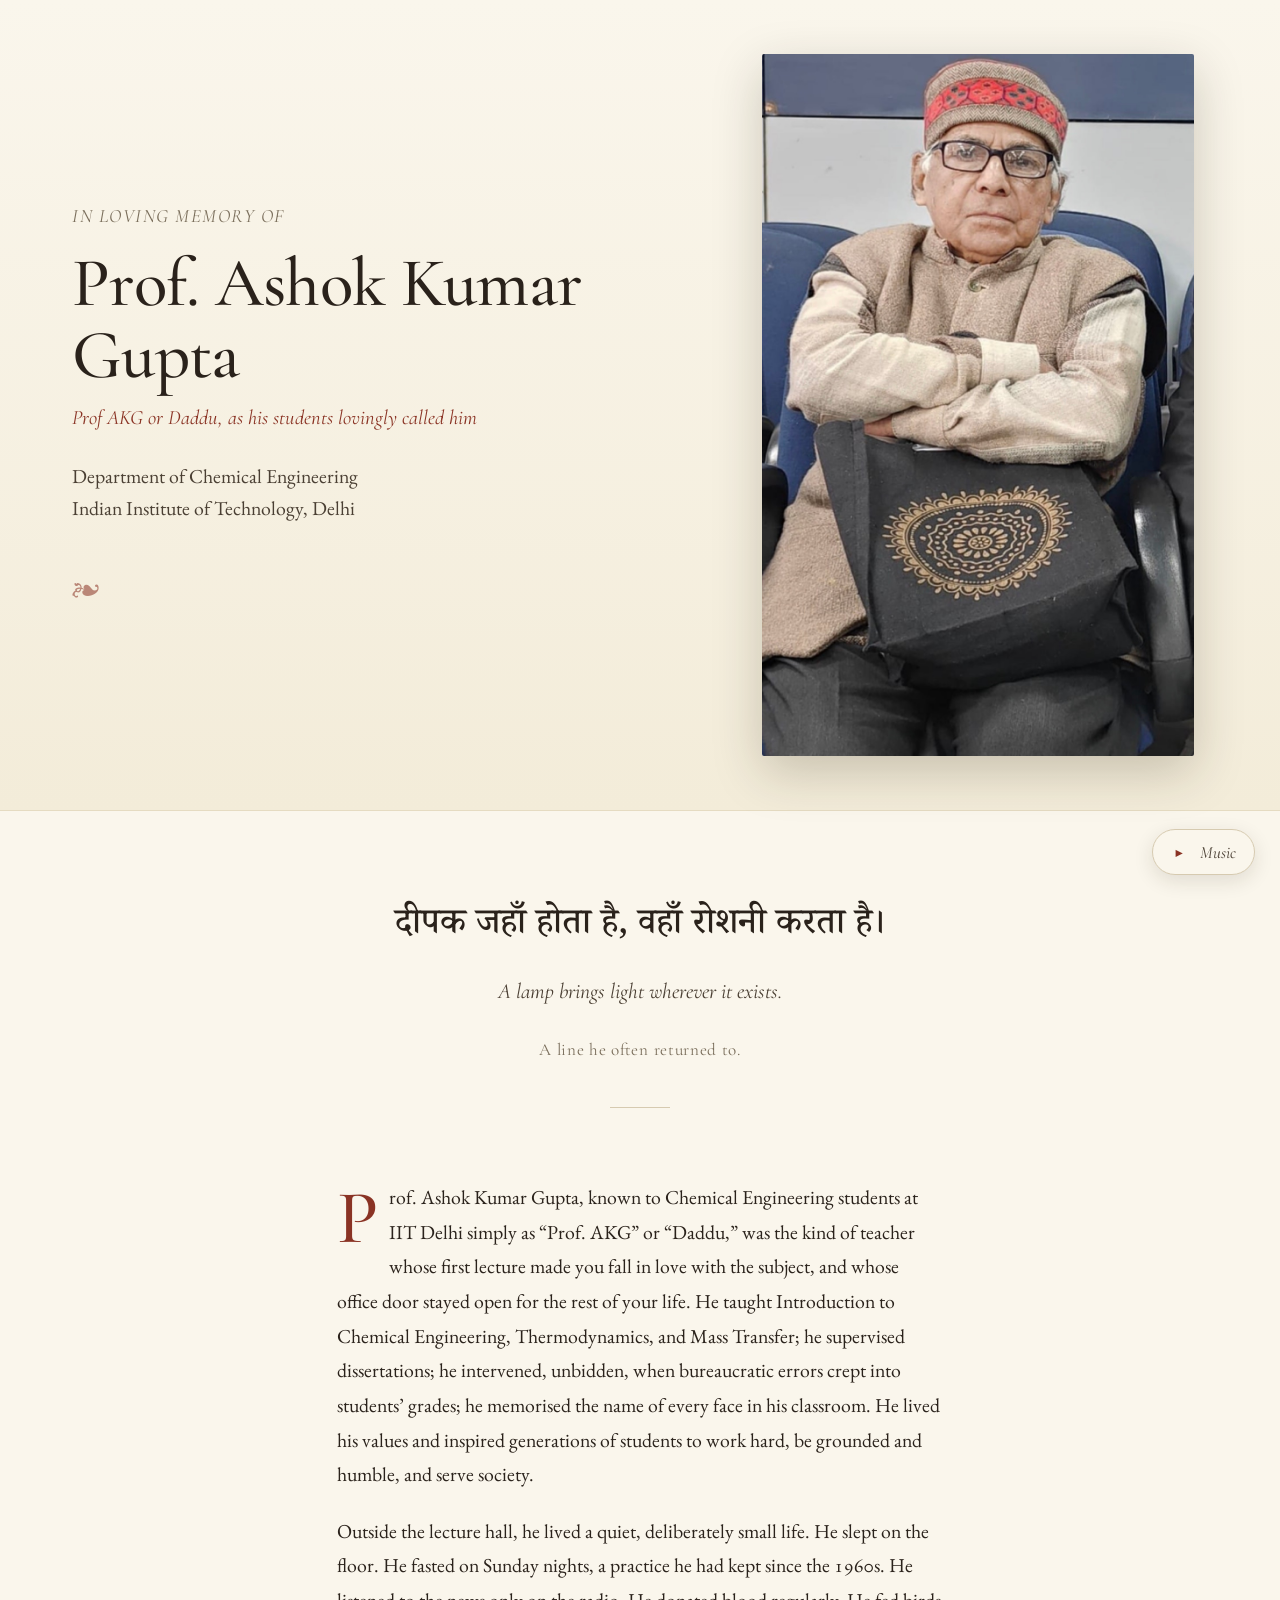
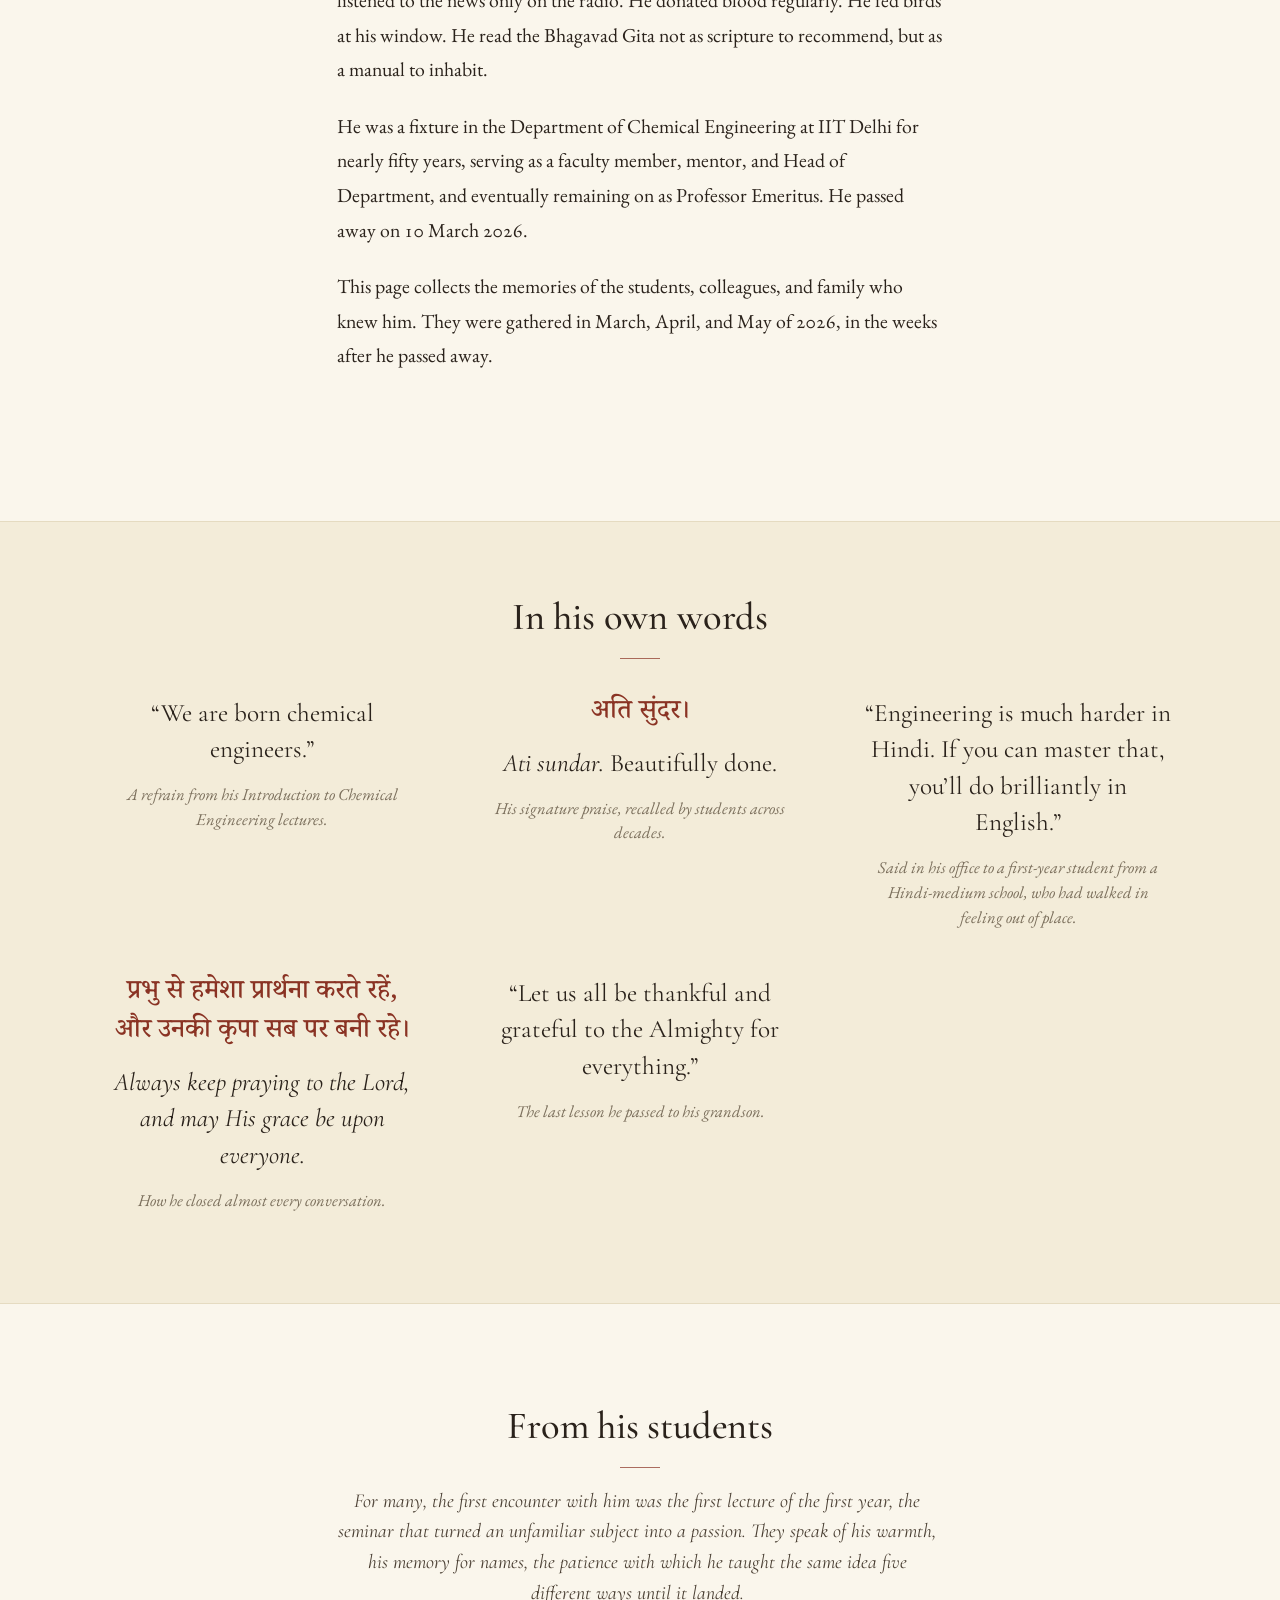
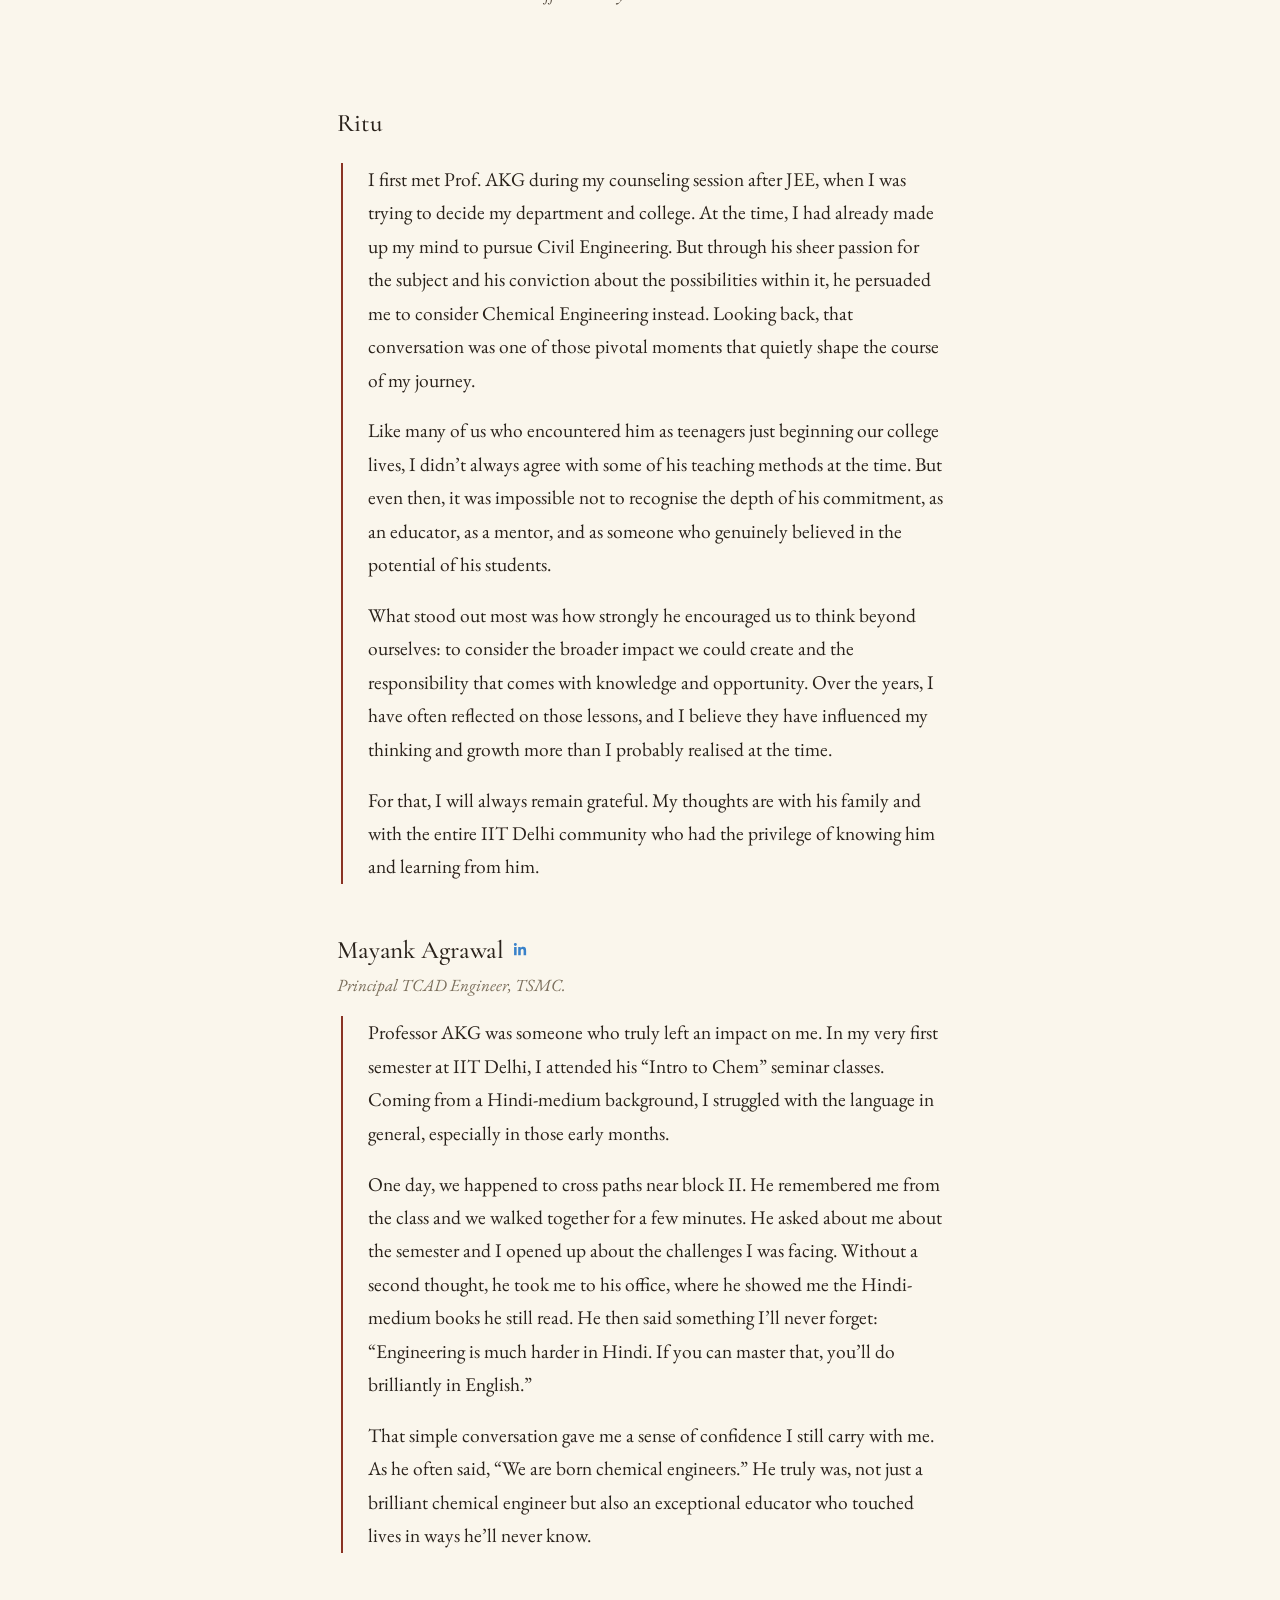
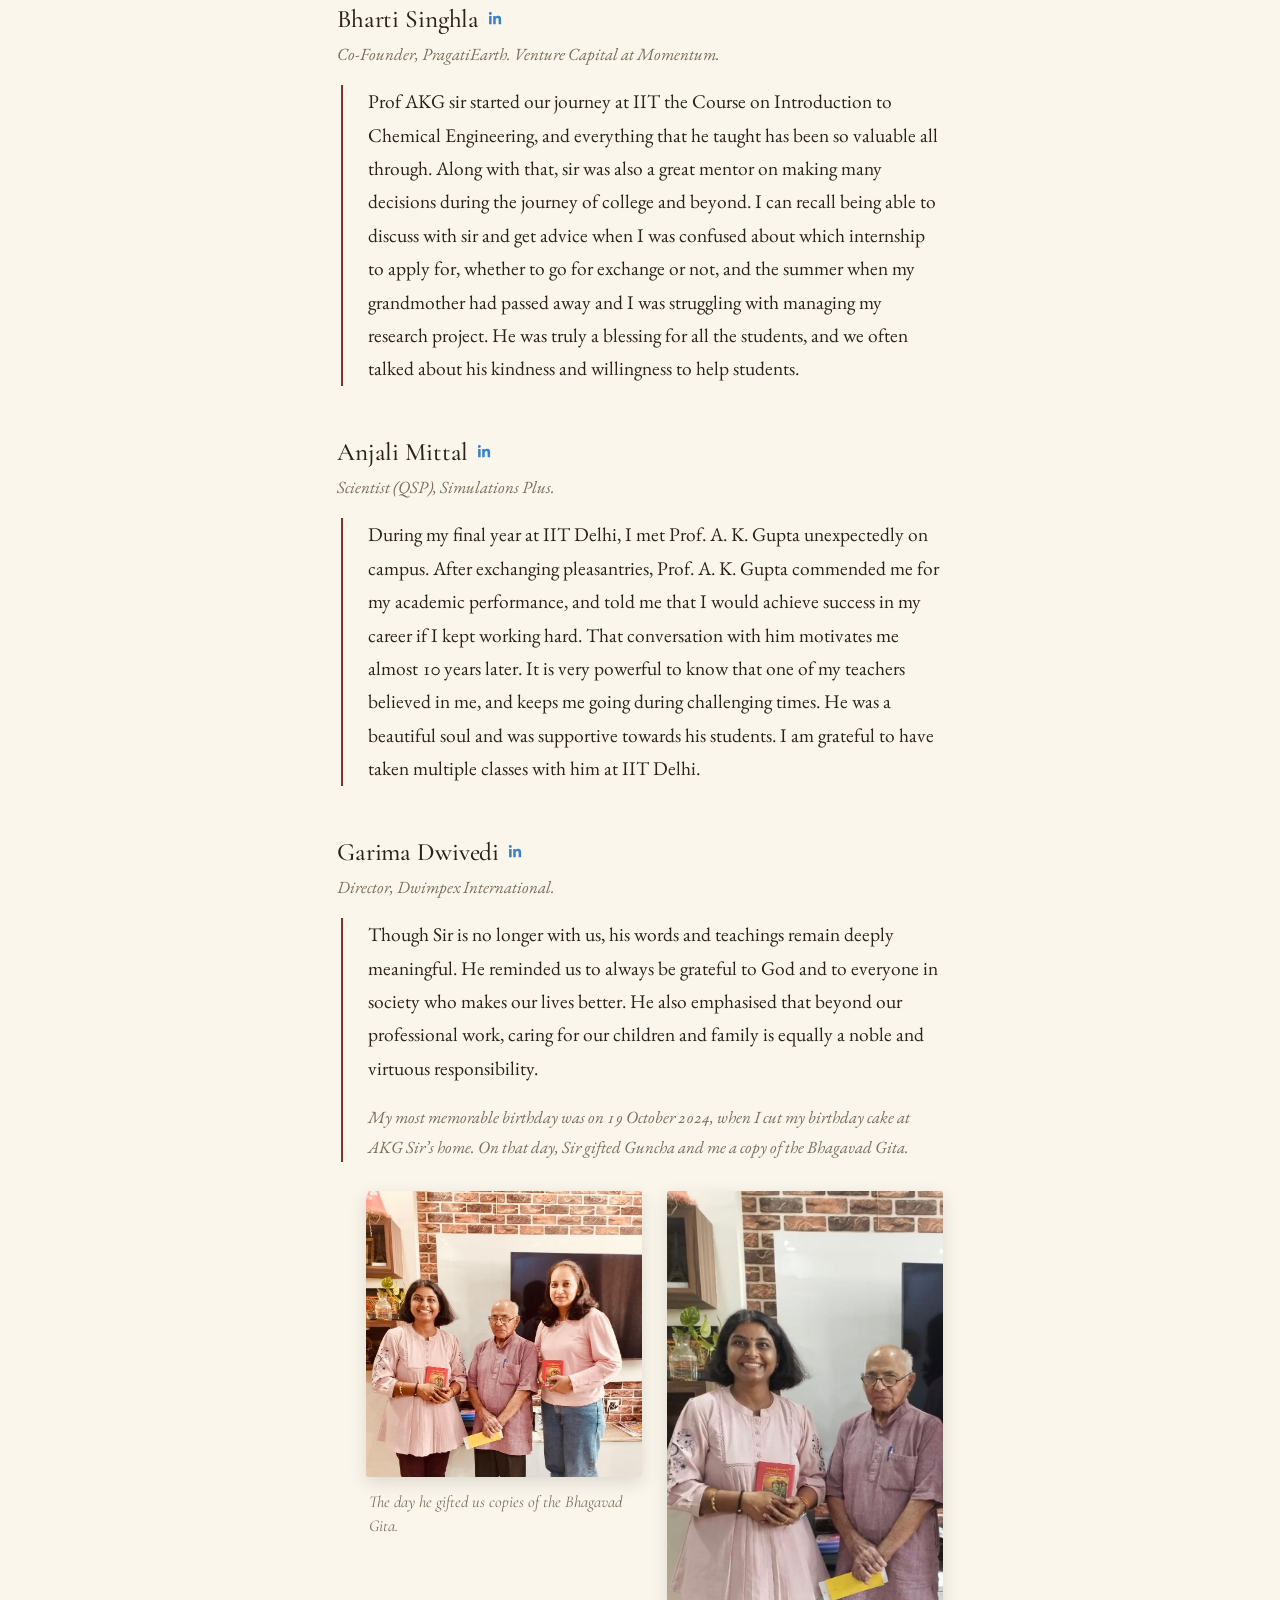
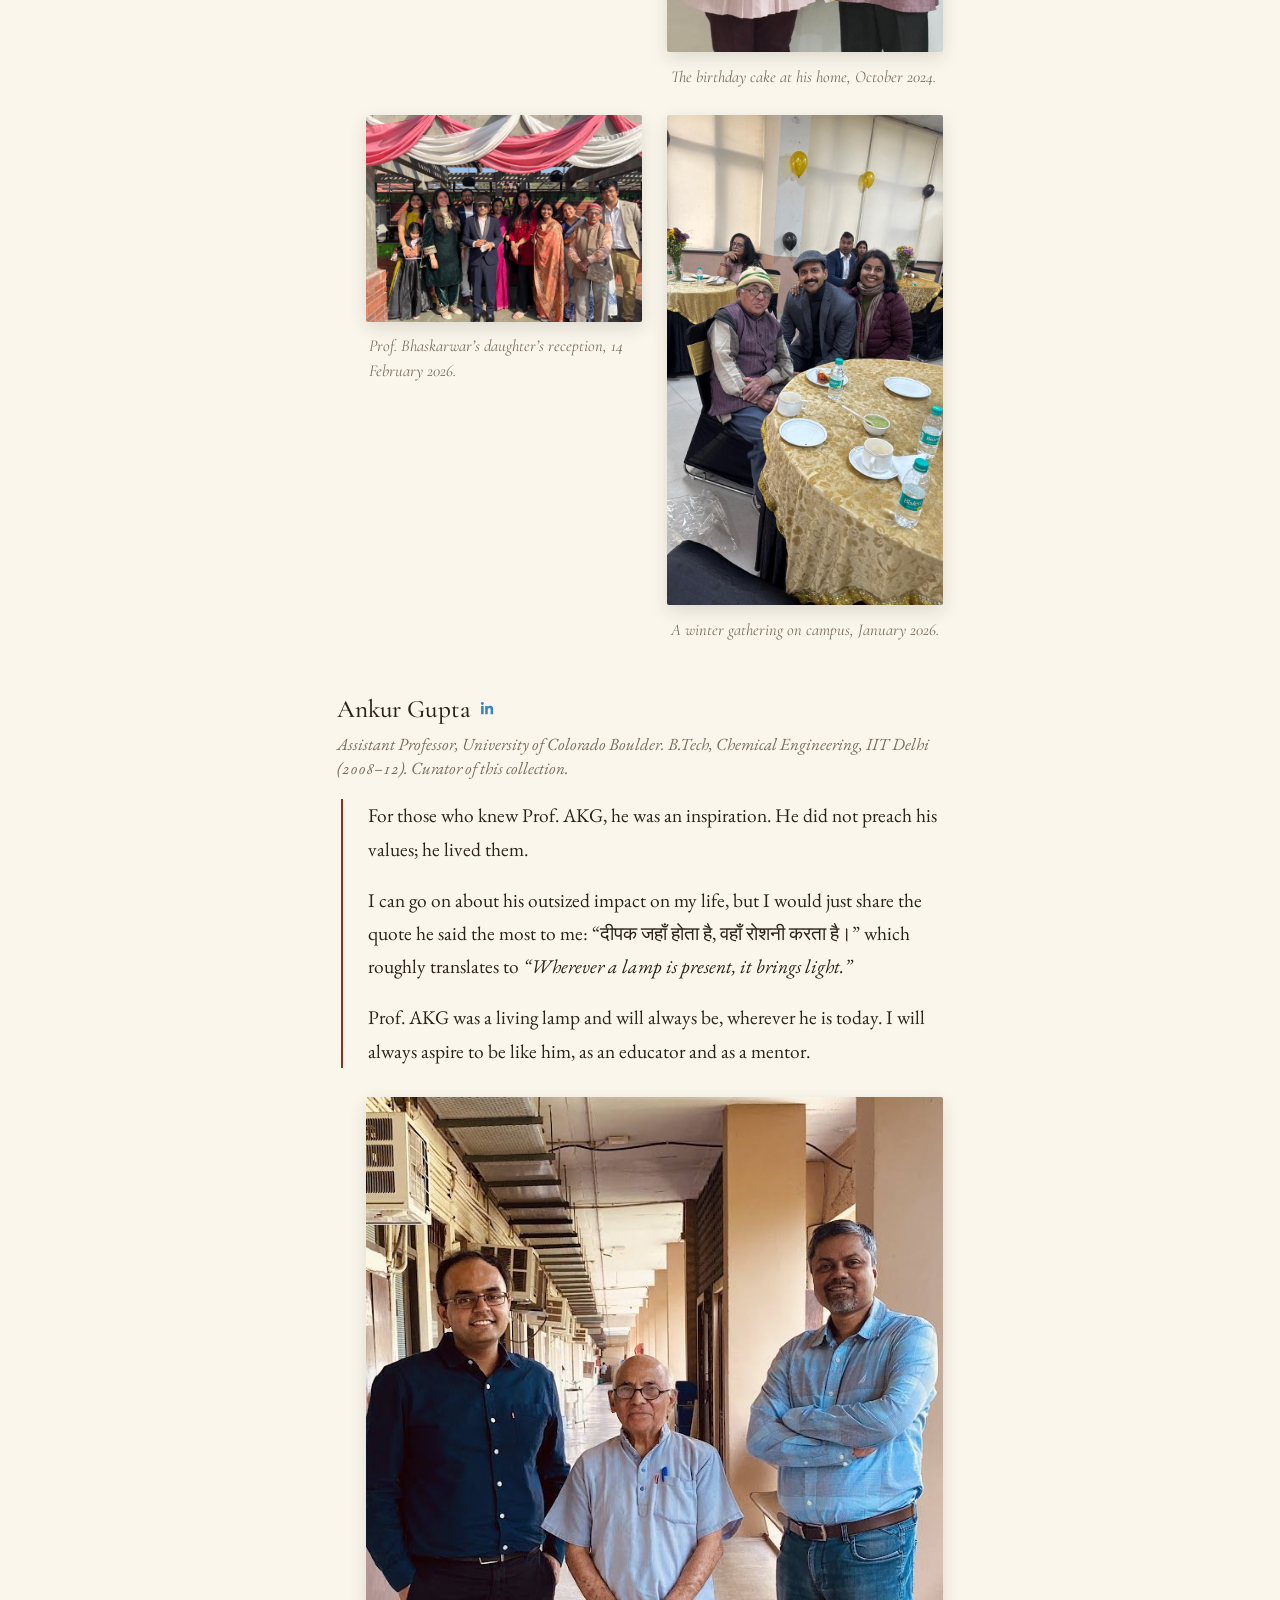
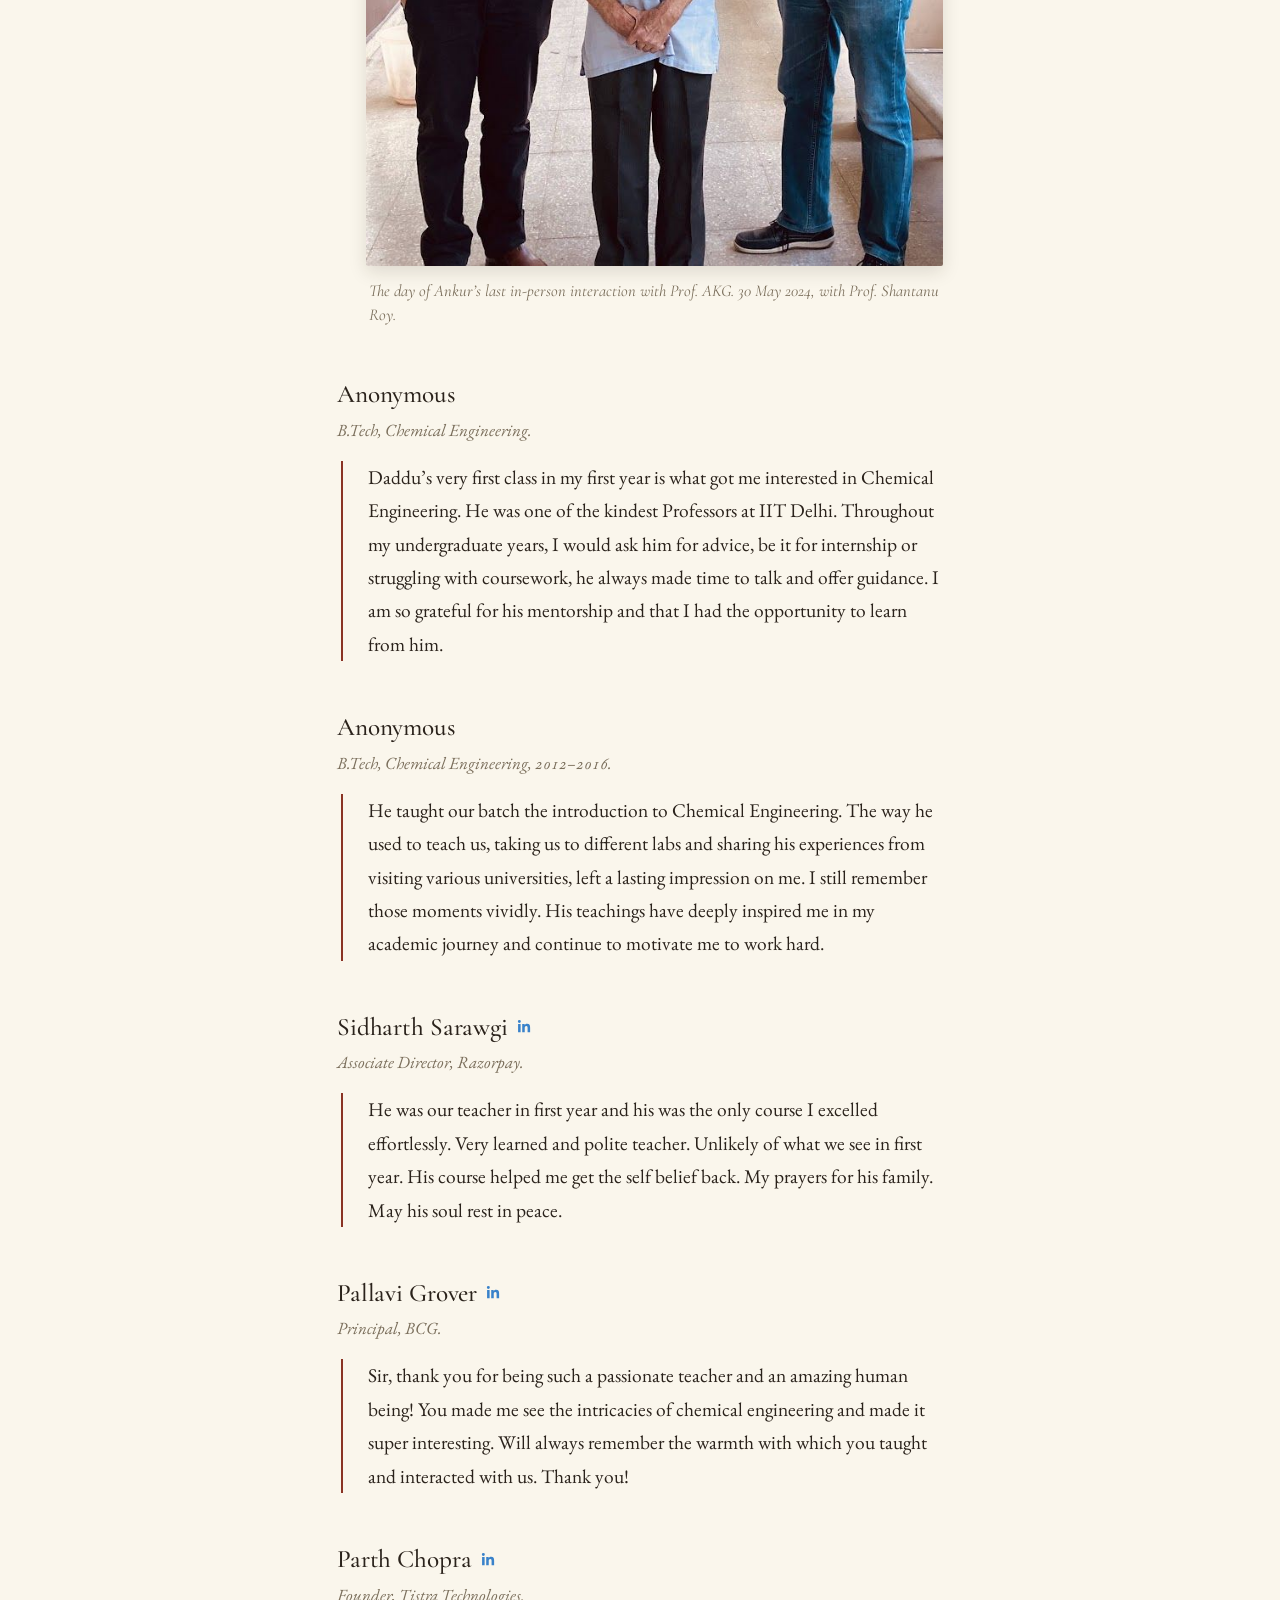
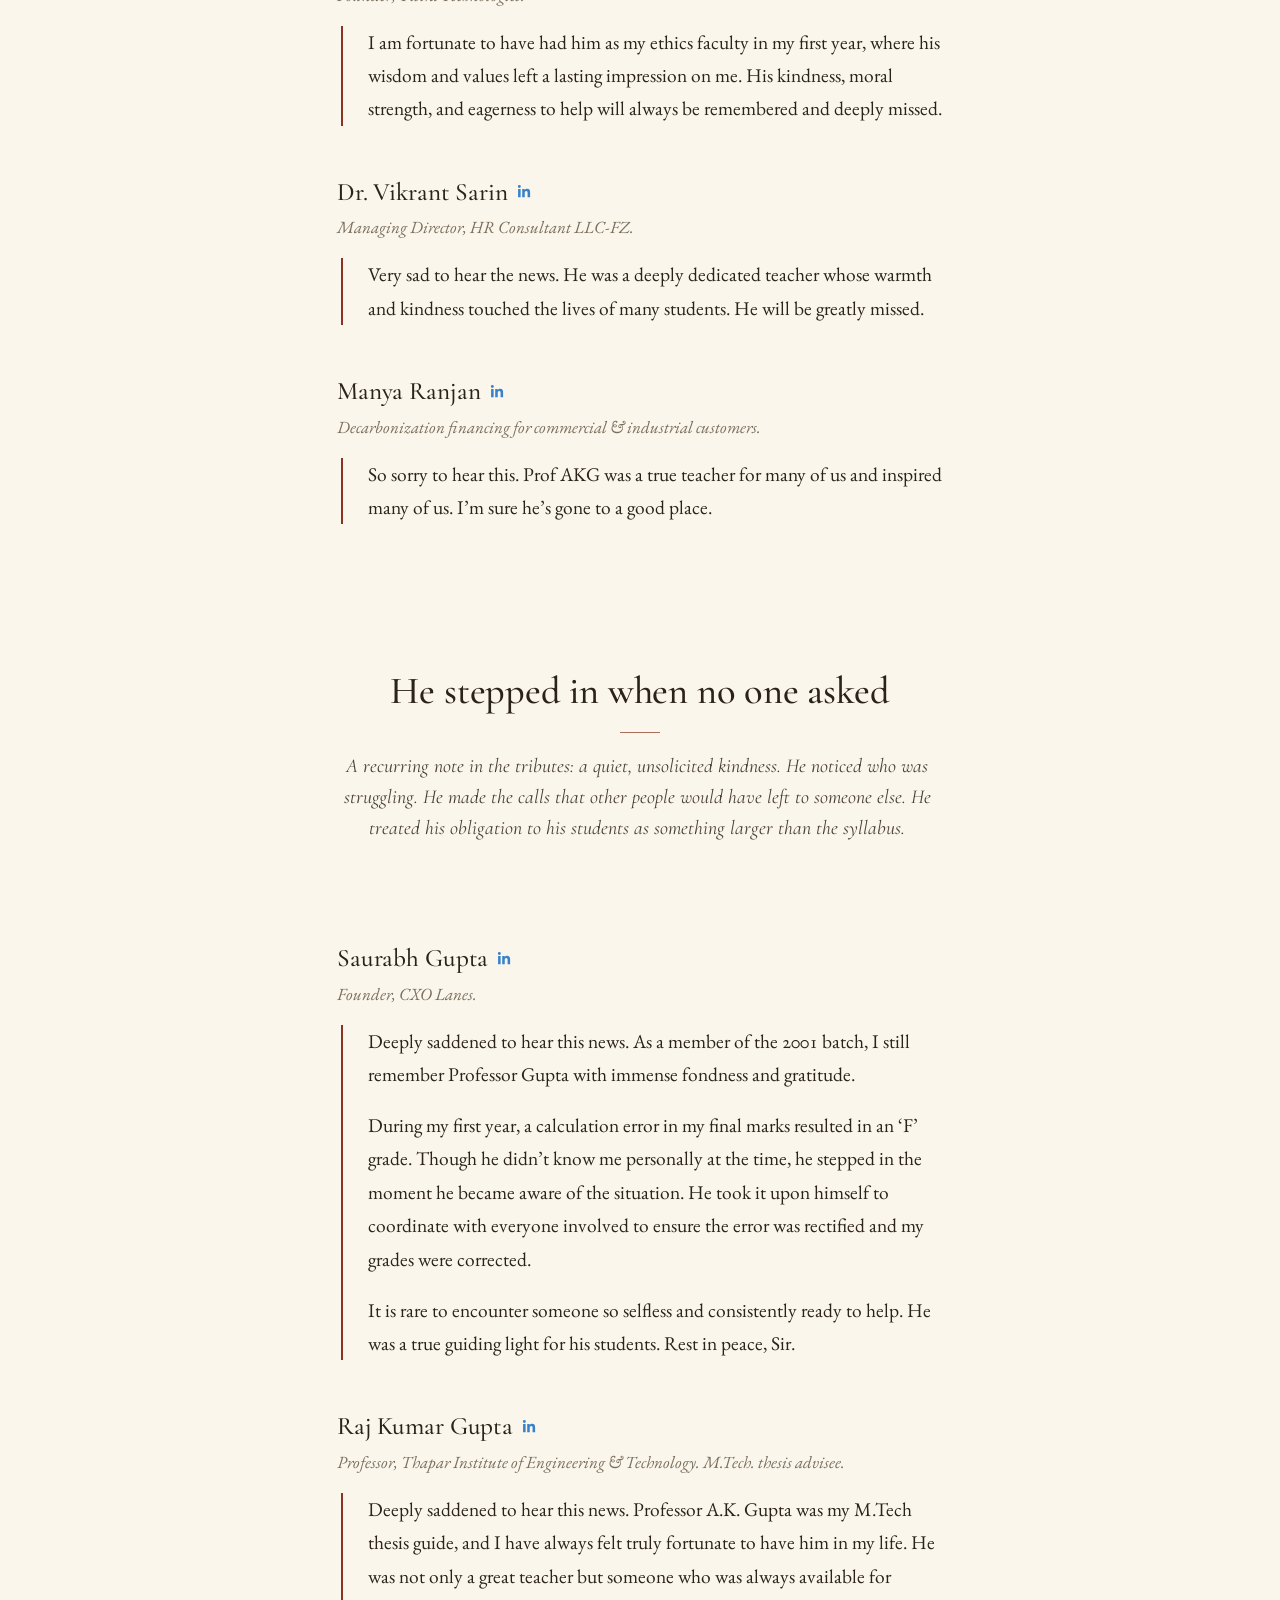
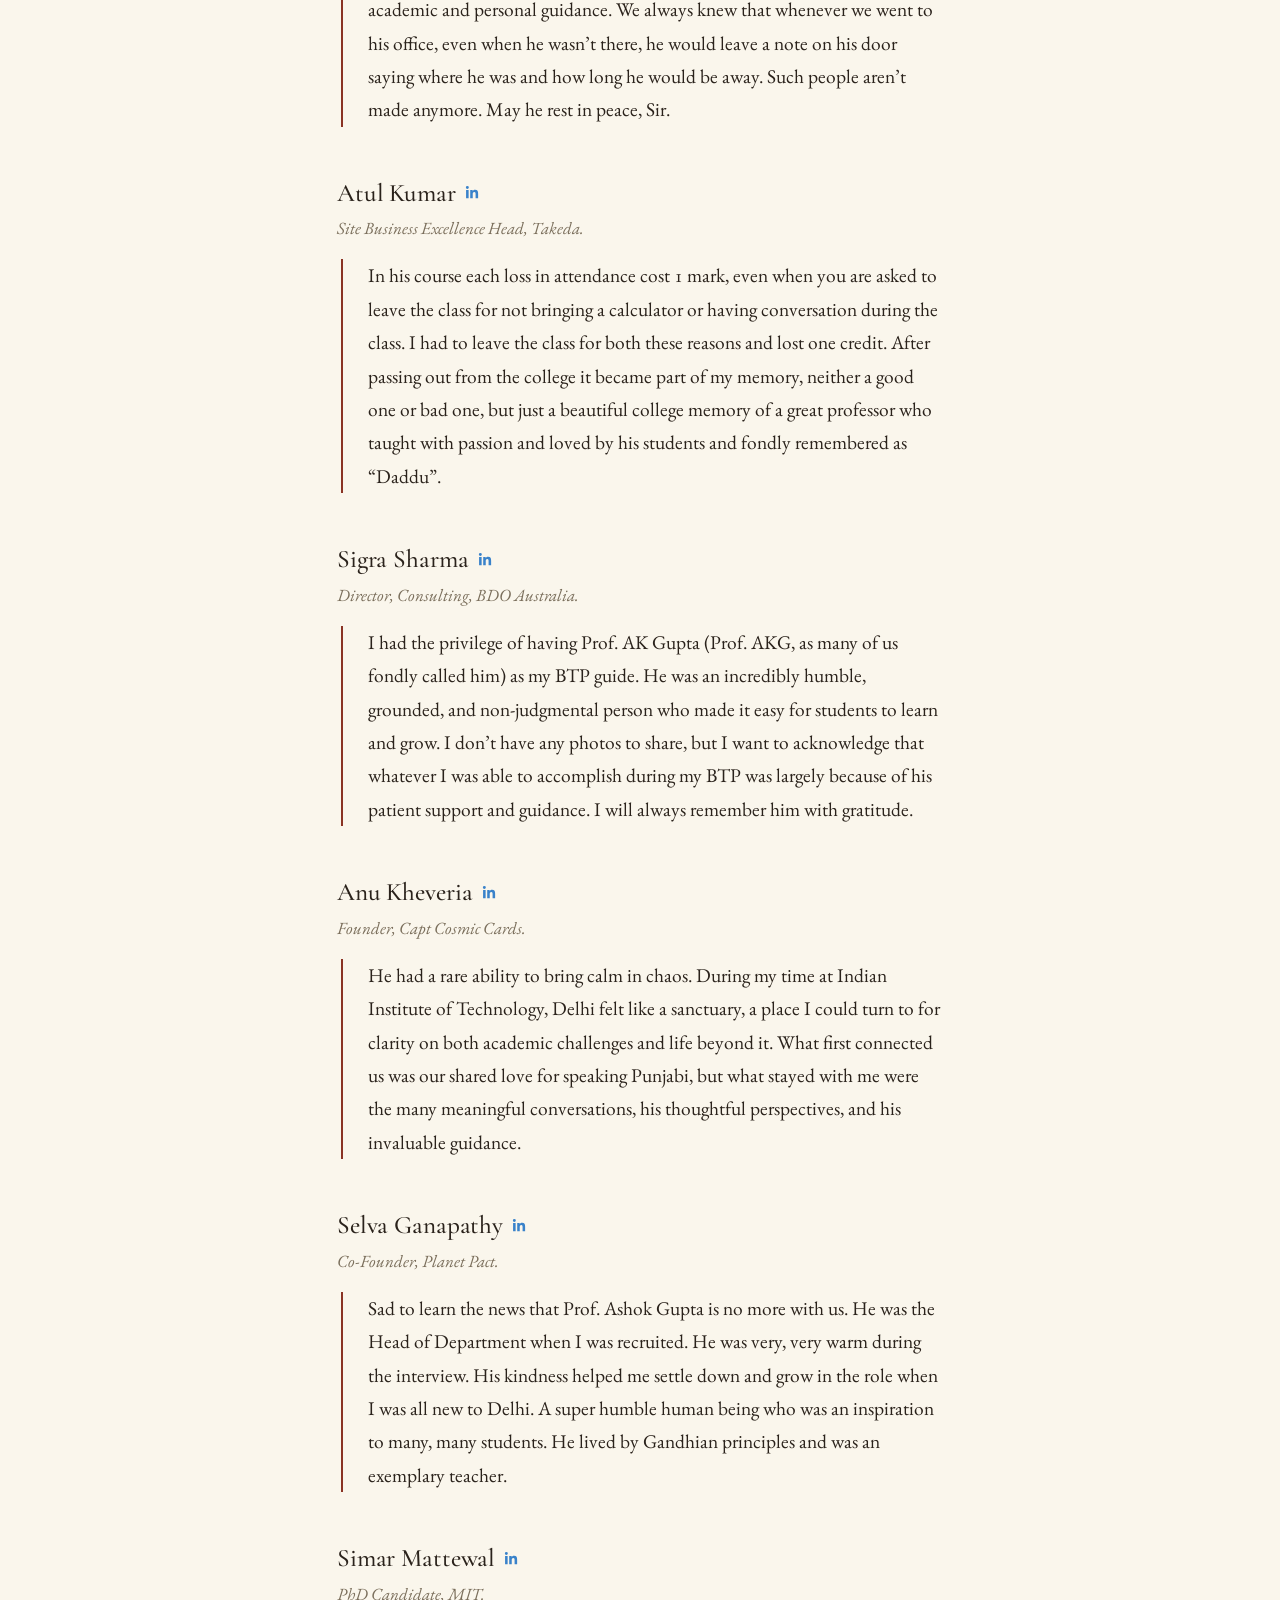
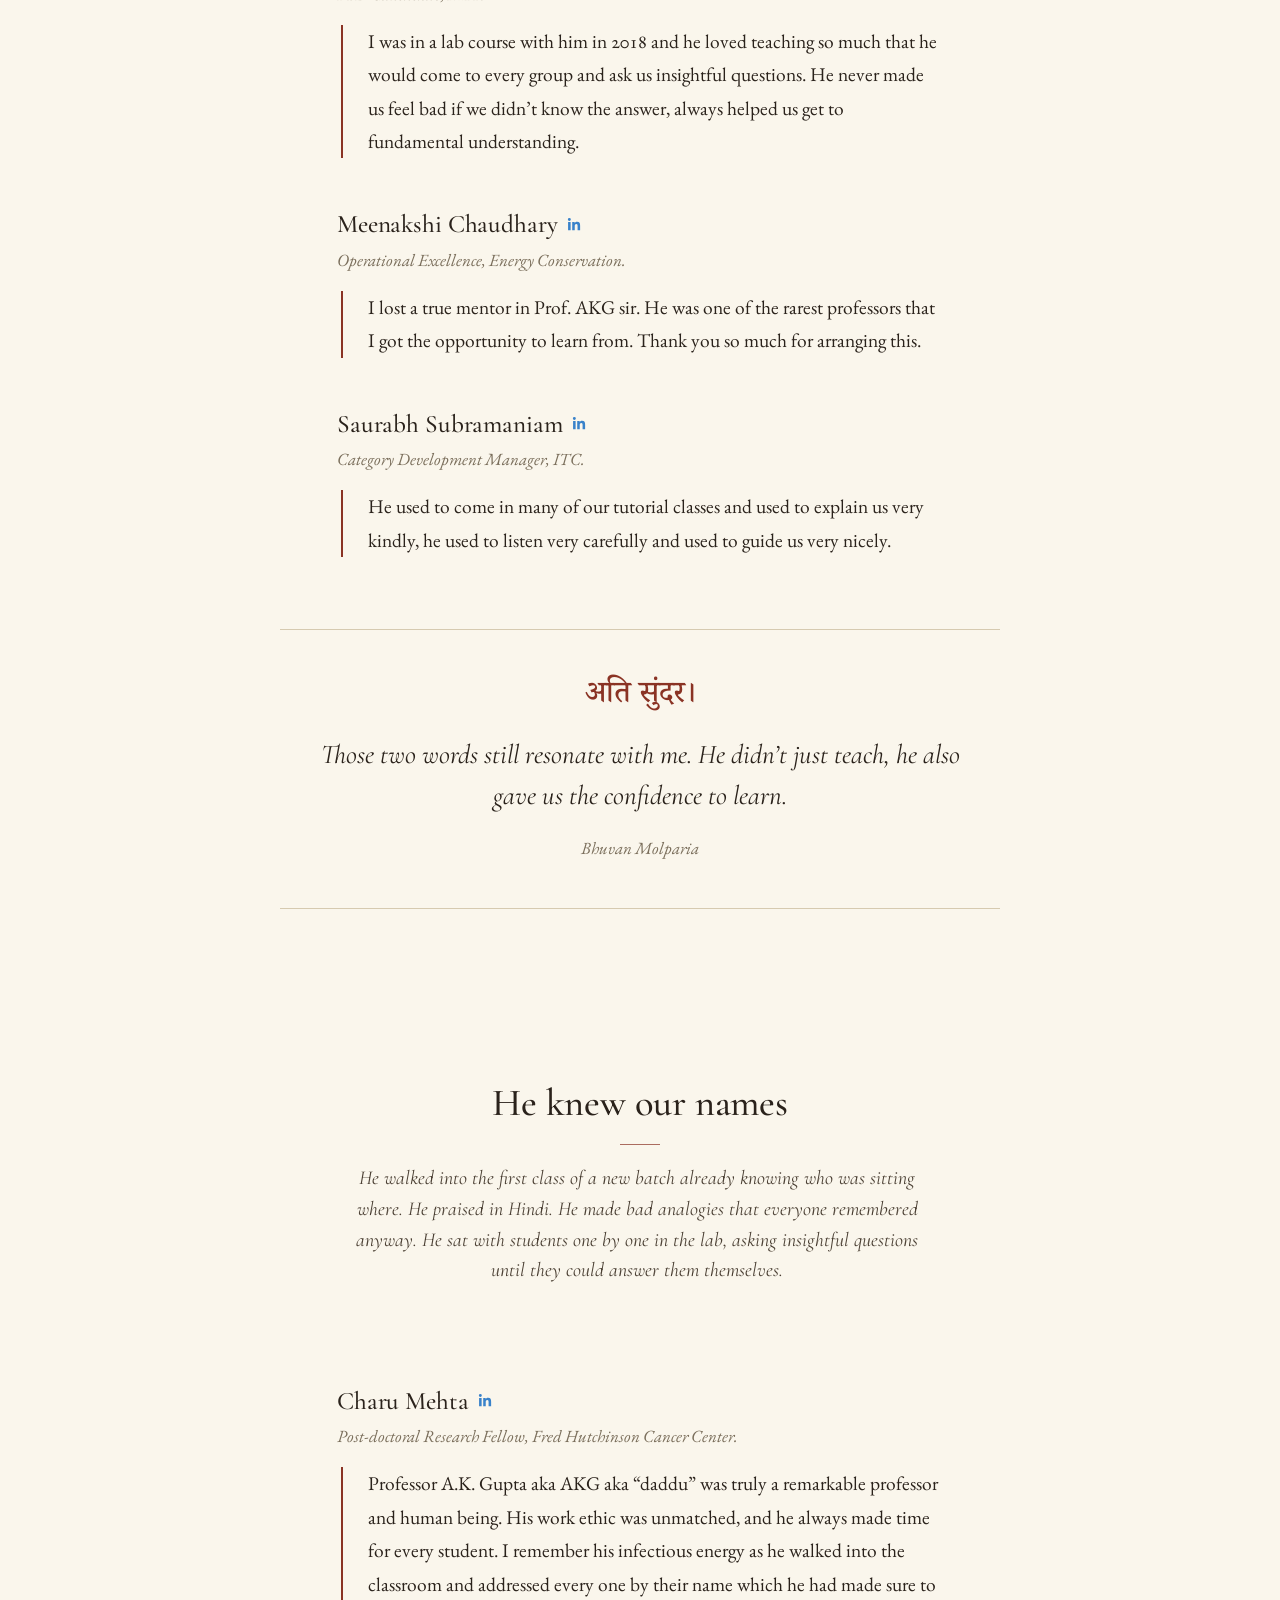
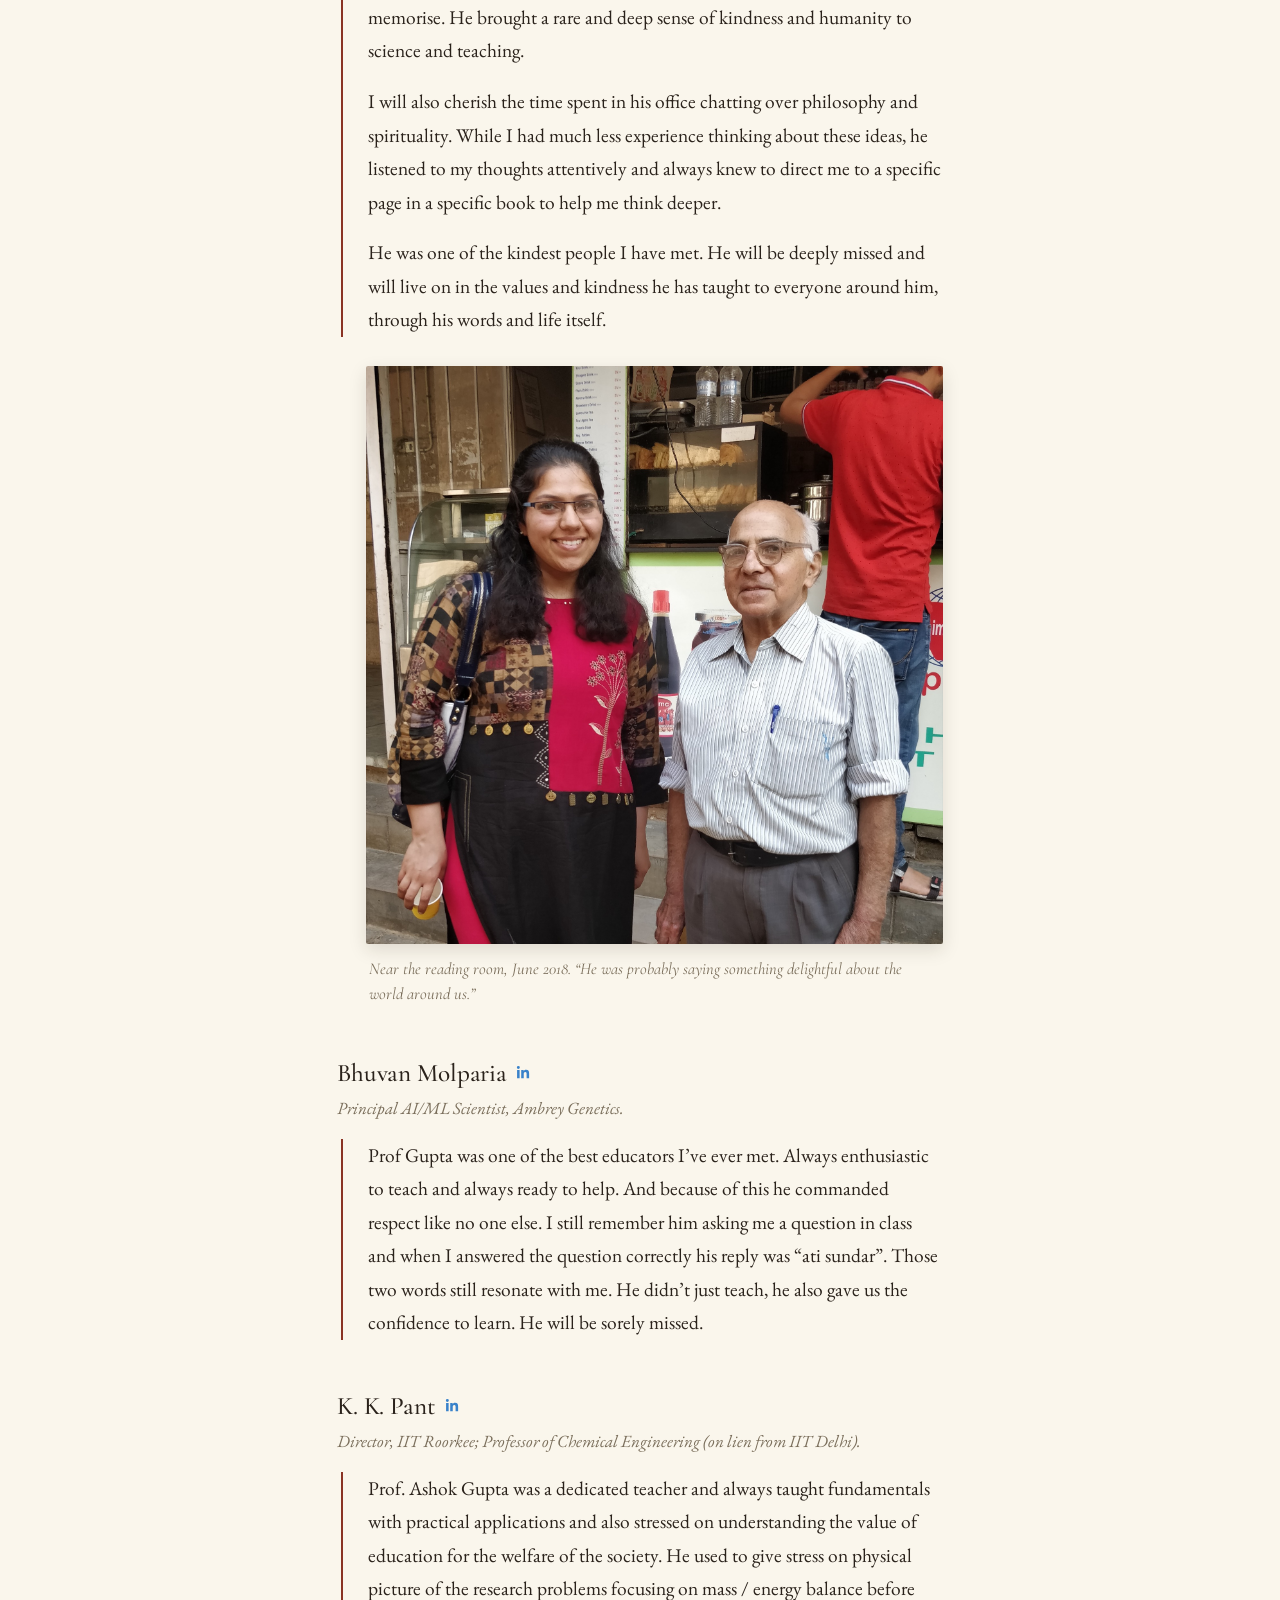
==== commit 90b284b1: "Add current professional positions for 22 contributors Curator-provided affiliations replace placeho" ====
--- a/Prof-AKG-Tribute/index.html
+++ b/Prof-AKG-Tribute/index.html
@@ -114,6 +114,7 @@
 <article class="tribute">
   <header>
     <h3>Mayank Agrawal <a class="li-icon" href="https://www.linkedin.com/in/mayank-agrawal/" target="_blank" rel="noopener noreferrer" aria-label="LinkedIn profile of Mayank Agrawal" title="LinkedIn"><svg viewBox="0 0 448 512" width="14" height="14" aria-hidden="true" focusable="false"><path fill="currentColor" d="M100.28 448H7.4V148.9h92.88zM53.79 108.1C24.09 108.1 0 83.5 0 53.8a53.79 53.79 0 0 1 107.58 0c0 29.7-24.1 54.3-53.79 54.3zM447.9 448h-92.68V302.4c0-34.7-.7-79.2-48.29-79.2-48.29 0-55.69 37.7-55.69 76.7V448h-92.78V148.9h89.08v40.8h1.3c12.4-23.5 42.69-48.3 87.88-48.3 94 0 111.28 61.9 111.28 142.3V448z"/></svg></a></h3>
+    <p class="connection">Principal TCAD Engineer, TSMC.</p>
   </header>
   <div class="message">
     <p>Professor AKG was someone who truly left an impact on me. In my very first semester at IIT Delhi, I attended his &ldquo;Intro to Chem&rdquo; seminar classes. Coming from a Hindi-medium background, I struggled with the language in general, especially in those early months.</p>
@@ -125,6 +126,7 @@
 <article class="tribute">
   <header>
     <h3>Bharti Singhla <a class="li-icon" href="https://www.linkedin.com/in/bharti-singhla-73317174/" target="_blank" rel="noopener noreferrer" aria-label="LinkedIn profile of Bharti Singhla" title="LinkedIn"><svg viewBox="0 0 448 512" width="14" height="14" aria-hidden="true" focusable="false"><path fill="currentColor" d="M100.28 448H7.4V148.9h92.88zM53.79 108.1C24.09 108.1 0 83.5 0 53.8a53.79 53.79 0 0 1 107.58 0c0 29.7-24.1 54.3-53.79 54.3zM447.9 448h-92.68V302.4c0-34.7-.7-79.2-48.29-79.2-48.29 0-55.69 37.7-55.69 76.7V448h-92.78V148.9h89.08v40.8h1.3c12.4-23.5 42.69-48.3 87.88-48.3 94 0 111.28 61.9 111.28 142.3V448z"/></svg></a></h3>
+    <p class="connection">Co-Founder, PragatiEarth. Venture Capital at Momentum.</p>
   </header>
   <div class="message">
     <p>Prof AKG sir started our journey at IIT the Course on Introduction to Chemical Engineering, and everything that he taught has been so valuable all through. Along with that, sir was also a great mentor on making many decisions during the journey of college and beyond. I can recall being able to discuss with sir and get advice when I was confused about which internship to apply for, whether to go for exchange or not, and the summer when my grandmother had passed away and I was struggling with managing my research project. He was truly a blessing for all the students, and we often talked about his kindness and willingness to help students.</p>
@@ -134,6 +136,7 @@
 <article class="tribute">
   <header>
     <h3>Anjali Mittal <a class="li-icon" href="https://www.linkedin.com/in/anjali-mittal-2b355012b/" target="_blank" rel="noopener noreferrer" aria-label="LinkedIn profile of Anjali Mittal" title="LinkedIn"><svg viewBox="0 0 448 512" width="14" height="14" aria-hidden="true" focusable="false"><path fill="currentColor" d="M100.28 448H7.4V148.9h92.88zM53.79 108.1C24.09 108.1 0 83.5 0 53.8a53.79 53.79 0 0 1 107.58 0c0 29.7-24.1 54.3-53.79 54.3zM447.9 448h-92.68V302.4c0-34.7-.7-79.2-48.29-79.2-48.29 0-55.69 37.7-55.69 76.7V448h-92.78V148.9h89.08v40.8h1.3c12.4-23.5 42.69-48.3 87.88-48.3 94 0 111.28 61.9 111.28 142.3V448z"/></svg></a></h3>
+    <p class="connection">Scientist (QSP), Simulations Plus.</p>
   </header>
   <div class="message">
     <p>During my final year at IIT Delhi, I met Prof. A. K. Gupta unexpectedly on campus. After exchanging pleasantries, Prof. A. K. Gupta commended me for my academic performance, and told me that I would achieve success in my career if I kept working hard. That conversation with him motivates me almost 10 years later. It is very powerful to know that one of my teachers believed in me, and keeps me going during challenging times. He was a beautiful soul and was supportive towards his students. I am grateful to have taken multiple classes with him at IIT Delhi.</p>
@@ -143,6 +146,7 @@
 <article class="tribute">
   <header>
     <h3>Garima Dwivedi <a class="li-icon" href="https://www.linkedin.com/in/dr-garima-dwivedi-nee-mishra-46b50115/" target="_blank" rel="noopener noreferrer" aria-label="LinkedIn profile of Garima Dwivedi" title="LinkedIn"><svg viewBox="0 0 448 512" width="14" height="14" aria-hidden="true" focusable="false"><path fill="currentColor" d="M100.28 448H7.4V148.9h92.88zM53.79 108.1C24.09 108.1 0 83.5 0 53.8a53.79 53.79 0 0 1 107.58 0c0 29.7-24.1 54.3-53.79 54.3zM447.9 448h-92.68V302.4c0-34.7-.7-79.2-48.29-79.2-48.29 0-55.69 37.7-55.69 76.7V448h-92.78V148.9h89.08v40.8h1.3c12.4-23.5 42.69-48.3 87.88-48.3 94 0 111.28 61.9 111.28 142.3V448z"/></svg></a></h3>
+    <p class="connection">Director, Dwimpex International.</p>
   </header>
   <div class="message">
     <p>Though Sir is no longer with us, his words and teachings remain deeply meaningful. He reminded us to always be grateful to God and to everyone in society who makes our lives better. He also emphasised that beyond our professional work, caring for our children and family is equally a noble and virtuous responsibility.</p>
@@ -209,6 +213,7 @@
 <article class="tribute">
   <header>
     <h3>Sidharth Sarawgi <a class="li-icon" href="https://www.linkedin.com/in/sidharthsarawgi/" target="_blank" rel="noopener noreferrer" aria-label="LinkedIn profile of Sidharth Sarawgi" title="LinkedIn"><svg viewBox="0 0 448 512" width="14" height="14" aria-hidden="true" focusable="false"><path fill="currentColor" d="M100.28 448H7.4V148.9h92.88zM53.79 108.1C24.09 108.1 0 83.5 0 53.8a53.79 53.79 0 0 1 107.58 0c0 29.7-24.1 54.3-53.79 54.3zM447.9 448h-92.68V302.4c0-34.7-.7-79.2-48.29-79.2-48.29 0-55.69 37.7-55.69 76.7V448h-92.78V148.9h89.08v40.8h1.3c12.4-23.5 42.69-48.3 87.88-48.3 94 0 111.28 61.9 111.28 142.3V448z"/></svg></a></h3>
+    <p class="connection">Associate Director, Razorpay.</p>
   </header>
   <div class="message">
     <p>He was our teacher in first year and his was the only course I excelled effortlessly. Very learned and polite teacher. Unlikely of what we see in first year. His course helped me get the self belief back. My prayers for his family. May his soul rest in peace.</p>
@@ -218,6 +223,7 @@
 <article class="tribute">
   <header>
     <h3>Pallavi Grover <a class="li-icon" href="https://www.linkedin.com/in/pallavi-grover-4b9a716a/" target="_blank" rel="noopener noreferrer" aria-label="LinkedIn profile of Pallavi Grover" title="LinkedIn"><svg viewBox="0 0 448 512" width="14" height="14" aria-hidden="true" focusable="false"><path fill="currentColor" d="M100.28 448H7.4V148.9h92.88zM53.79 108.1C24.09 108.1 0 83.5 0 53.8a53.79 53.79 0 0 1 107.58 0c0 29.7-24.1 54.3-53.79 54.3zM447.9 448h-92.68V302.4c0-34.7-.7-79.2-48.29-79.2-48.29 0-55.69 37.7-55.69 76.7V448h-92.78V148.9h89.08v40.8h1.3c12.4-23.5 42.69-48.3 87.88-48.3 94 0 111.28 61.9 111.28 142.3V448z"/></svg></a></h3>
+    <p class="connection">Principal, BCG.</p>
   </header>
   <div class="message">
     <p>Sir, thank you for being such a passionate teacher and an amazing human being! You made me see the intricacies of chemical engineering and made it super interesting. Will always remember the warmth with which you taught and interacted with us. Thank you!</p>
@@ -227,6 +233,7 @@
 <article class="tribute">
   <header>
     <h3>Parth Chopra <a class="li-icon" href="https://www.linkedin.com/in/parth-chopra-b24910203/" target="_blank" rel="noopener noreferrer" aria-label="LinkedIn profile of Parth Chopra" title="LinkedIn"><svg viewBox="0 0 448 512" width="14" height="14" aria-hidden="true" focusable="false"><path fill="currentColor" d="M100.28 448H7.4V148.9h92.88zM53.79 108.1C24.09 108.1 0 83.5 0 53.8a53.79 53.79 0 0 1 107.58 0c0 29.7-24.1 54.3-53.79 54.3zM447.9 448h-92.68V302.4c0-34.7-.7-79.2-48.29-79.2-48.29 0-55.69 37.7-55.69 76.7V448h-92.78V148.9h89.08v40.8h1.3c12.4-23.5 42.69-48.3 87.88-48.3 94 0 111.28 61.9 111.28 142.3V448z"/></svg></a></h3>
+    <p class="connection">Founder, Tistra Technologies.</p>
   </header>
   <div class="message">
     <p>I am fortunate to have had him as my ethics faculty in my first year, where his wisdom and values left a lasting impression on me. His kindness, moral strength, and eagerness to help will always be remembered and deeply missed.</p>
@@ -261,7 +268,7 @@
 <article class="tribute">
   <header>
     <h3>Saurabh Gupta <a class="li-icon" href="https://www.linkedin.com/in/saurabhsays/" target="_blank" rel="noopener noreferrer" aria-label="LinkedIn profile of Saurabh Gupta" title="LinkedIn"><svg viewBox="0 0 448 512" width="14" height="14" aria-hidden="true" focusable="false"><path fill="currentColor" d="M100.28 448H7.4V148.9h92.88zM53.79 108.1C24.09 108.1 0 83.5 0 53.8a53.79 53.79 0 0 1 107.58 0c0 29.7-24.1 54.3-53.79 54.3zM447.9 448h-92.68V302.4c0-34.7-.7-79.2-48.29-79.2-48.29 0-55.69 37.7-55.69 76.7V448h-92.78V148.9h89.08v40.8h1.3c12.4-23.5 42.69-48.3 87.88-48.3 94 0 111.28 61.9 111.28 142.3V448z"/></svg></a></h3>
-    <p class="connection">B.Tech, Chemical Engineering, IIT Delhi (batch of 2001).</p>
+    <p class="connection">Founder, CXO Lanes.</p>
   </header>
   <div class="message">
     <p>Deeply saddened to hear this news. As a member of the 2001 batch, I still remember Professor Gupta with immense fondness and gratitude.</p>
@@ -283,6 +290,7 @@
 <article class="tribute">
   <header>
     <h3>Atul Kumar <a class="li-icon" href="https://www.linkedin.com/in/atul-kumar-6a457313/" target="_blank" rel="noopener noreferrer" aria-label="LinkedIn profile of Atul Kumar" title="LinkedIn"><svg viewBox="0 0 448 512" width="14" height="14" aria-hidden="true" focusable="false"><path fill="currentColor" d="M100.28 448H7.4V148.9h92.88zM53.79 108.1C24.09 108.1 0 83.5 0 53.8a53.79 53.79 0 0 1 107.58 0c0 29.7-24.1 54.3-53.79 54.3zM447.9 448h-92.68V302.4c0-34.7-.7-79.2-48.29-79.2-48.29 0-55.69 37.7-55.69 76.7V448h-92.78V148.9h89.08v40.8h1.3c12.4-23.5 42.69-48.3 87.88-48.3 94 0 111.28 61.9 111.28 142.3V448z"/></svg></a></h3>
+    <p class="connection">Site Business Excellence Head, Takeda.</p>
   </header>
   <div class="message">
     <p>In his course each loss in attendance cost 1 mark, even when you are asked to leave the class for not bringing a calculator or having conversation during the class. I had to leave the class for both these reasons and lost one credit. After passing out from the college it became part of my memory, neither a good one or bad one, but just a beautiful college memory of a great professor who taught with passion and loved by his students and fondly remembered as &ldquo;Daddu&rdquo;.</p>
@@ -292,7 +300,7 @@
 <article class="tribute">
   <header>
     <h3>Sigra Sharma <a class="li-icon" href="https://www.linkedin.com/in/sigra-sharma-546a643a/" target="_blank" rel="noopener noreferrer" aria-label="LinkedIn profile of Sigra Sharma" title="LinkedIn"><svg viewBox="0 0 448 512" width="14" height="14" aria-hidden="true" focusable="false"><path fill="currentColor" d="M100.28 448H7.4V148.9h92.88zM53.79 108.1C24.09 108.1 0 83.5 0 53.8a53.79 53.79 0 0 1 107.58 0c0 29.7-24.1 54.3-53.79 54.3zM447.9 448h-92.68V302.4c0-34.7-.7-79.2-48.29-79.2-48.29 0-55.69 37.7-55.69 76.7V448h-92.78V148.9h89.08v40.8h1.3c12.4-23.5 42.69-48.3 87.88-48.3 94 0 111.28 61.9 111.28 142.3V448z"/></svg></a></h3>
-    <p class="connection">BTP advisee.</p>
+    <p class="connection">Director, Consulting, BDO Australia.</p>
   </header>
   <div class="message">
     <p>I had the privilege of having Prof. AK Gupta (Prof. AKG, as many of us fondly called him) as my BTP guide. He was an incredibly humble, grounded, and non-judgmental person who made it easy for students to learn and grow. I don&rsquo;t have any photos to share, but I want to acknowledge that whatever I was able to accomplish during my BTP was largely because of his patient support and guidance. I will always remember him with gratitude.</p>
@@ -312,7 +320,7 @@
 <article class="tribute">
   <header>
     <h3>Selva Ganapathy <a class="li-icon" href="https://www.linkedin.com/in/selva-ganapathy/" target="_blank" rel="noopener noreferrer" aria-label="LinkedIn profile of Selva Ganapathy" title="LinkedIn"><svg viewBox="0 0 448 512" width="14" height="14" aria-hidden="true" focusable="false"><path fill="currentColor" d="M100.28 448H7.4V148.9h92.88zM53.79 108.1C24.09 108.1 0 83.5 0 53.8a53.79 53.79 0 0 1 107.58 0c0 29.7-24.1 54.3-53.79 54.3zM447.9 448h-92.68V302.4c0-34.7-.7-79.2-48.29-79.2-48.29 0-55.69 37.7-55.69 76.7V448h-92.78V148.9h89.08v40.8h1.3c12.4-23.5 42.69-48.3 87.88-48.3 94 0 111.28 61.9 111.28 142.3V448z"/></svg></a></h3>
-    <p class="connection">Co-Founder, Planet Pact. Climate Adaptation and Resilience.</p>
+    <p class="connection">Co-Founder, Planet Pact.</p>
   </header>
   <div class="message">
     <p>Sad to learn the news that Prof. Ashok Gupta is no more with us. He was the Head of Department when I was recruited. He was very, very warm during the interview. His kindness helped me settle down and grow in the role when I was all new to Delhi. A super humble human being who was an inspiration to many, many students. He lived by Gandhian principles and was an exemplary teacher.</p>
@@ -342,6 +350,7 @@
 <article class="tribute">
   <header>
     <h3>Saurabh Subramaniam <a class="li-icon" href="https://www.linkedin.com/in/saurabh-subramaniam-367195132/" target="_blank" rel="noopener noreferrer" aria-label="LinkedIn profile of Saurabh Subramaniam" title="LinkedIn"><svg viewBox="0 0 448 512" width="14" height="14" aria-hidden="true" focusable="false"><path fill="currentColor" d="M100.28 448H7.4V148.9h92.88zM53.79 108.1C24.09 108.1 0 83.5 0 53.8a53.79 53.79 0 0 1 107.58 0c0 29.7-24.1 54.3-53.79 54.3zM447.9 448h-92.68V302.4c0-34.7-.7-79.2-48.29-79.2-48.29 0-55.69 37.7-55.69 76.7V448h-92.78V148.9h89.08v40.8h1.3c12.4-23.5 42.69-48.3 87.88-48.3 94 0 111.28 61.9 111.28 142.3V448z"/></svg></a></h3>
+    <p class="connection">Category Development Manager, ITC.</p>
   </header>
   <div class="message">
     <p>He used to come in many of our tutorial classes and used to explain us very kindly, he used to listen very carefully and used to guide us very nicely.</p>
@@ -362,6 +371,7 @@
 <article class="tribute">
   <header>
     <h3>Charu Mehta <a class="li-icon" href="https://www.linkedin.com/in/charu-mehta-08310315/" target="_blank" rel="noopener noreferrer" aria-label="LinkedIn profile of Charu Mehta" title="LinkedIn"><svg viewBox="0 0 448 512" width="14" height="14" aria-hidden="true" focusable="false"><path fill="currentColor" d="M100.28 448H7.4V148.9h92.88zM53.79 108.1C24.09 108.1 0 83.5 0 53.8a53.79 53.79 0 0 1 107.58 0c0 29.7-24.1 54.3-53.79 54.3zM447.9 448h-92.68V302.4c0-34.7-.7-79.2-48.29-79.2-48.29 0-55.69 37.7-55.69 76.7V448h-92.78V148.9h89.08v40.8h1.3c12.4-23.5 42.69-48.3 87.88-48.3 94 0 111.28 61.9 111.28 142.3V448z"/></svg></a></h3>
+    <p class="connection">Post-doctoral Research Fellow, Fred Hutchinson Cancer Center.</p>
   </header>
   <div class="message">
     <p>Professor A.K. Gupta aka AKG aka &ldquo;daddu&rdquo; was truly a remarkable professor and human being. His work ethic was unmatched, and he always made time for every student. I remember his infectious energy as he walked into the classroom and addressed every one by their name which he had made sure to memorise. He brought a rare and deep sense of kindness and humanity to science and teaching.</p>
@@ -379,7 +389,7 @@
 <article class="tribute">
   <header>
     <h3>Bhuvan Molparia <a class="li-icon" href="https://www.linkedin.com/in/bhuvan-molparia-58308543/" target="_blank" rel="noopener noreferrer" aria-label="LinkedIn profile of Bhuvan Molparia" title="LinkedIn"><svg viewBox="0 0 448 512" width="14" height="14" aria-hidden="true" focusable="false"><path fill="currentColor" d="M100.28 448H7.4V148.9h92.88zM53.79 108.1C24.09 108.1 0 83.5 0 53.8a53.79 53.79 0 0 1 107.58 0c0 29.7-24.1 54.3-53.79 54.3zM447.9 448h-92.68V302.4c0-34.7-.7-79.2-48.29-79.2-48.29 0-55.69 37.7-55.69 76.7V448h-92.78V148.9h89.08v40.8h1.3c12.4-23.5 42.69-48.3 87.88-48.3 94 0 111.28 61.9 111.28 142.3V448z"/></svg></a></h3>
-    <p class="connection">Principal Scientist. Bioinformatics, Clinical Informatics, AI/ML Solutions.</p>
+    <p class="connection">Principal AI/ML Scientist, Ambrey Genetics.</p>
   </header>
   <div class="message">
     <p>Prof Gupta was one of the best educators I&rsquo;ve ever met. Always enthusiastic to teach and always ready to help. And because of this he commanded respect like no one else. I still remember him asking me a question in class and when I answered the question correctly his reply was &ldquo;ati sundar&rdquo;. Those two words still resonate with me. He didn&rsquo;t just teach, he also gave us the confidence to learn. He will be sorely missed.</p>
@@ -409,6 +419,7 @@
 <article class="tribute">
   <header>
     <h3>Digvijay Singh Bhadouria <a class="li-icon" href="https://www.linkedin.com/in/digvijay22/" target="_blank" rel="noopener noreferrer" aria-label="LinkedIn profile of Digvijay Singh Bhadouria" title="LinkedIn"><svg viewBox="0 0 448 512" width="14" height="14" aria-hidden="true" focusable="false"><path fill="currentColor" d="M100.28 448H7.4V148.9h92.88zM53.79 108.1C24.09 108.1 0 83.5 0 53.8a53.79 53.79 0 0 1 107.58 0c0 29.7-24.1 54.3-53.79 54.3zM447.9 448h-92.68V302.4c0-34.7-.7-79.2-48.29-79.2-48.29 0-55.69 37.7-55.69 76.7V448h-92.78V148.9h89.08v40.8h1.3c12.4-23.5 42.69-48.3 87.88-48.3 94 0 111.28 61.9 111.28 142.3V448z"/></svg></a></h3>
+    <p class="connection">Senior Product Manager, eBay.</p>
   </header>
   <div class="message">
     <p>Late Prof. AK Gupta was an epitome of ethics and integrity. I still remember his creative analogies to teach me ethics in research by discussing topics like breaking a traffic signal and its impact on society. He was a living example of true patriotism and the nationalist values of Swami Vivekananda.</p>
@@ -434,7 +445,7 @@
 <article class="tribute">
   <header>
     <h3>Trishya Garodia <a class="li-icon" href="https://www.linkedin.com/in/trishya-garodia/" target="_blank" rel="noopener noreferrer" aria-label="LinkedIn profile of Trishya Garodia" title="LinkedIn"><svg viewBox="0 0 448 512" width="14" height="14" aria-hidden="true" focusable="false"><path fill="currentColor" d="M100.28 448H7.4V148.9h92.88zM53.79 108.1C24.09 108.1 0 83.5 0 53.8a53.79 53.79 0 0 1 107.58 0c0 29.7-24.1 54.3-53.79 54.3zM447.9 448h-92.68V302.4c0-34.7-.7-79.2-48.29-79.2-48.29 0-55.69 37.7-55.69 76.7V448h-92.78V148.9h89.08v40.8h1.3c12.4-23.5 42.69-48.3 87.88-48.3 94 0 111.28 61.9 111.28 142.3V448z"/></svg></a></h3>
-    <p class="connection">Met him as Professor Emeritus.</p>
+    <p class="connection">Senior Product Manager, SupplyCopia.</p>
   </header>
   <div class="message">
     <p>Heartbreaking to hear this news. I was fortunate to receive his guidance during my time at IIT Delhi. He was a deeply dedicated teacher whose warmth and kindness touched many lives.</p>
@@ -474,6 +485,7 @@
 <article class="tribute">
   <header>
     <h3>Akshay Pande <a class="li-icon" href="https://www.linkedin.com/in/akshaypande/" target="_blank" rel="noopener noreferrer" aria-label="LinkedIn profile of Akshay Pande" title="LinkedIn"><svg viewBox="0 0 448 512" width="14" height="14" aria-hidden="true" focusable="false"><path fill="currentColor" d="M100.28 448H7.4V148.9h92.88zM53.79 108.1C24.09 108.1 0 83.5 0 53.8a53.79 53.79 0 0 1 107.58 0c0 29.7-24.1 54.3-53.79 54.3zM447.9 448h-92.68V302.4c0-34.7-.7-79.2-48.29-79.2-48.29 0-55.69 37.7-55.69 76.7V448h-92.78V148.9h89.08v40.8h1.3c12.4-23.5 42.69-48.3 87.88-48.3 94 0 111.28 61.9 111.28 142.3V448z"/></svg></a></h3>
+    <p class="connection">Software Engineer, GEMA.</p>
   </header>
   <div class="message">
     <p>Memorable, relatable way of explaining concepts: <em>&ldquo;Wetted wall column.&rdquo;</em></p>
@@ -483,6 +495,7 @@
 <article class="tribute">
   <header>
     <h3>Prakhar Prakash <a class="li-icon" href="https://www.linkedin.com/in/prakhar-prakash-3249954/" target="_blank" rel="noopener noreferrer" aria-label="LinkedIn profile of Prakhar Prakash" title="LinkedIn"><svg viewBox="0 0 448 512" width="14" height="14" aria-hidden="true" focusable="false"><path fill="currentColor" d="M100.28 448H7.4V148.9h92.88zM53.79 108.1C24.09 108.1 0 83.5 0 53.8a53.79 53.79 0 0 1 107.58 0c0 29.7-24.1 54.3-53.79 54.3zM447.9 448h-92.68V302.4c0-34.7-.7-79.2-48.29-79.2-48.29 0-55.69 37.7-55.69 76.7V448h-92.78V148.9h89.08v40.8h1.3c12.4-23.5 42.69-48.3 87.88-48.3 94 0 111.28 61.9 111.28 142.3V448z"/></svg></a></h3>
+    <p class="connection">Senior Process and Water Treatment Engineer, Chevron.</p>
   </header>
   <div class="message">
     <p>Professor AKG was a very good-hearted man. Sorry to hear of his passing away.</p>
@@ -556,7 +569,7 @@
 <article class="tribute">
   <header>
     <h3>Arunima Shukla <a class="li-icon" href="https://www.linkedin.com/in/arunima-shukla-iitd/" target="_blank" rel="noopener noreferrer" aria-label="LinkedIn profile of Arunima Shukla" title="LinkedIn"><svg viewBox="0 0 448 512" width="14" height="14" aria-hidden="true" focusable="false"><path fill="currentColor" d="M100.28 448H7.4V148.9h92.88zM53.79 108.1C24.09 108.1 0 83.5 0 53.8a53.79 53.79 0 0 1 107.58 0c0 29.7-24.1 54.3-53.79 54.3zM447.9 448h-92.68V302.4c0-34.7-.7-79.2-48.29-79.2-48.29 0-55.69 37.7-55.69 76.7V448h-92.78V148.9h89.08v40.8h1.3c12.4-23.5 42.69-48.3 87.88-48.3 94 0 111.28 61.9 111.28 142.3V448z"/></svg></a></h3>
-    <p class="connection">Student, friend, mentee.</p>
+    <p class="connection">Advanced R&amp;D Engineer, Honeywell.</p>
   </header>
   <div class="message">
     <p>I have many memories with him, but one of the strongest ones is from the time he was guiding me while I was writing my thesis. During that period, he shared a thought with me that has stayed with me ever since and remains one of the most valuable lessons I have learned.</p>
@@ -619,7 +632,7 @@
 <article class="tribute">
   <header>
     <h3>Satyavir Singh <a class="li-icon" href="https://www.linkedin.com/in/satyavir-singh-1582765a/" target="_blank" rel="noopener noreferrer" aria-label="LinkedIn profile of Satyavir Singh" title="LinkedIn"><svg viewBox="0 0 448 512" width="14" height="14" aria-hidden="true" focusable="false"><path fill="currentColor" d="M100.28 448H7.4V148.9h92.88zM53.79 108.1C24.09 108.1 0 83.5 0 53.8a53.79 53.79 0 0 1 107.58 0c0 29.7-24.1 54.3-53.79 54.3zM447.9 448h-92.68V302.4c0-34.7-.7-79.2-48.29-79.2-48.29 0-55.69 37.7-55.69 76.7V448h-92.78V148.9h89.08v40.8h1.3c12.4-23.5 42.69-48.3 87.88-48.3 94 0 111.28 61.9 111.28 142.3V448z"/></svg></a></h3>
-    <p class="connection">PhD advisee.</p>
+    <p class="connection">Professor, IIT (BHU).</p>
   </header>
   <div class="message">
     <p>He was my PhD supervisor. He treated me as his own child. He was a great teacher and a great human. He visited me in Hyderabad in September &rsquo;24, just a year after my surgery; he travelled in sleeper class with me. He visited my mom&rsquo;s family hometown also. I was so blessed to have him as a teacher and a guide.</p>
@@ -649,7 +662,7 @@
 <article class="tribute">
   <header>
     <h3>Richard Sequeira <a class="li-icon" href="https://www.linkedin.com/in/richard-sequeira-aa86684/" target="_blank" rel="noopener noreferrer" aria-label="LinkedIn profile of Richard Sequeira" title="LinkedIn"><svg viewBox="0 0 448 512" width="14" height="14" aria-hidden="true" focusable="false"><path fill="currentColor" d="M100.28 448H7.4V148.9h92.88zM53.79 108.1C24.09 108.1 0 83.5 0 53.8a53.79 53.79 0 0 1 107.58 0c0 29.7-24.1 54.3-53.79 54.3zM447.9 448h-92.68V302.4c0-34.7-.7-79.2-48.29-79.2-48.29 0-55.69 37.7-55.69 76.7V448h-92.78V148.9h89.08v40.8h1.3c12.4-23.5 42.69-48.3 87.88-48.3 94 0 111.28 61.9 111.28 142.3V448z"/></svg></a></h3>
-    <p class="connection">Owner, Mosaiques in Architecture &amp; Planning Consultancy.</p>
+    <p class="connection">Agency Partner, Kotak Life.</p>
   </header>
   <div class="message">
     <p>Professor AK Gupta was one of the referees for my PhD thesis. Feeling really sad on getting to know of his demise. Heartfelt condolences. May his soul rest in peace.</p>
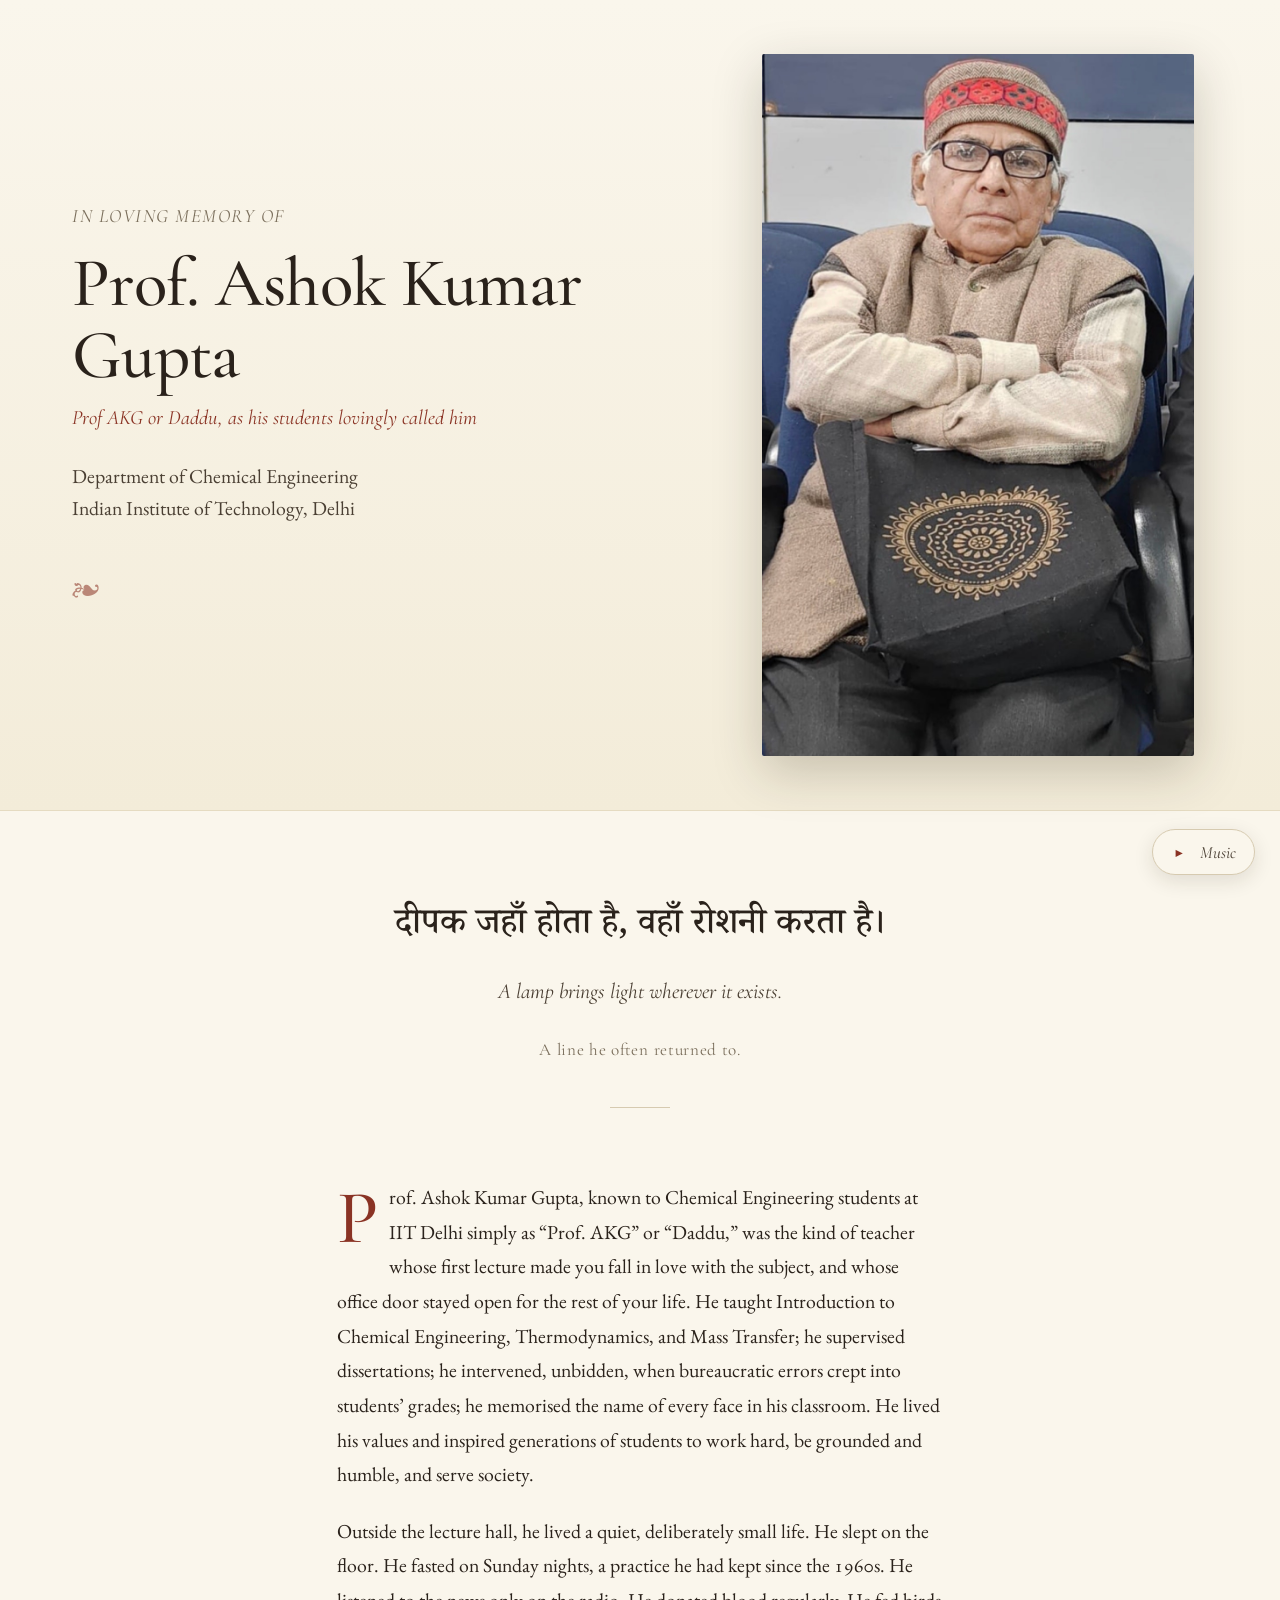
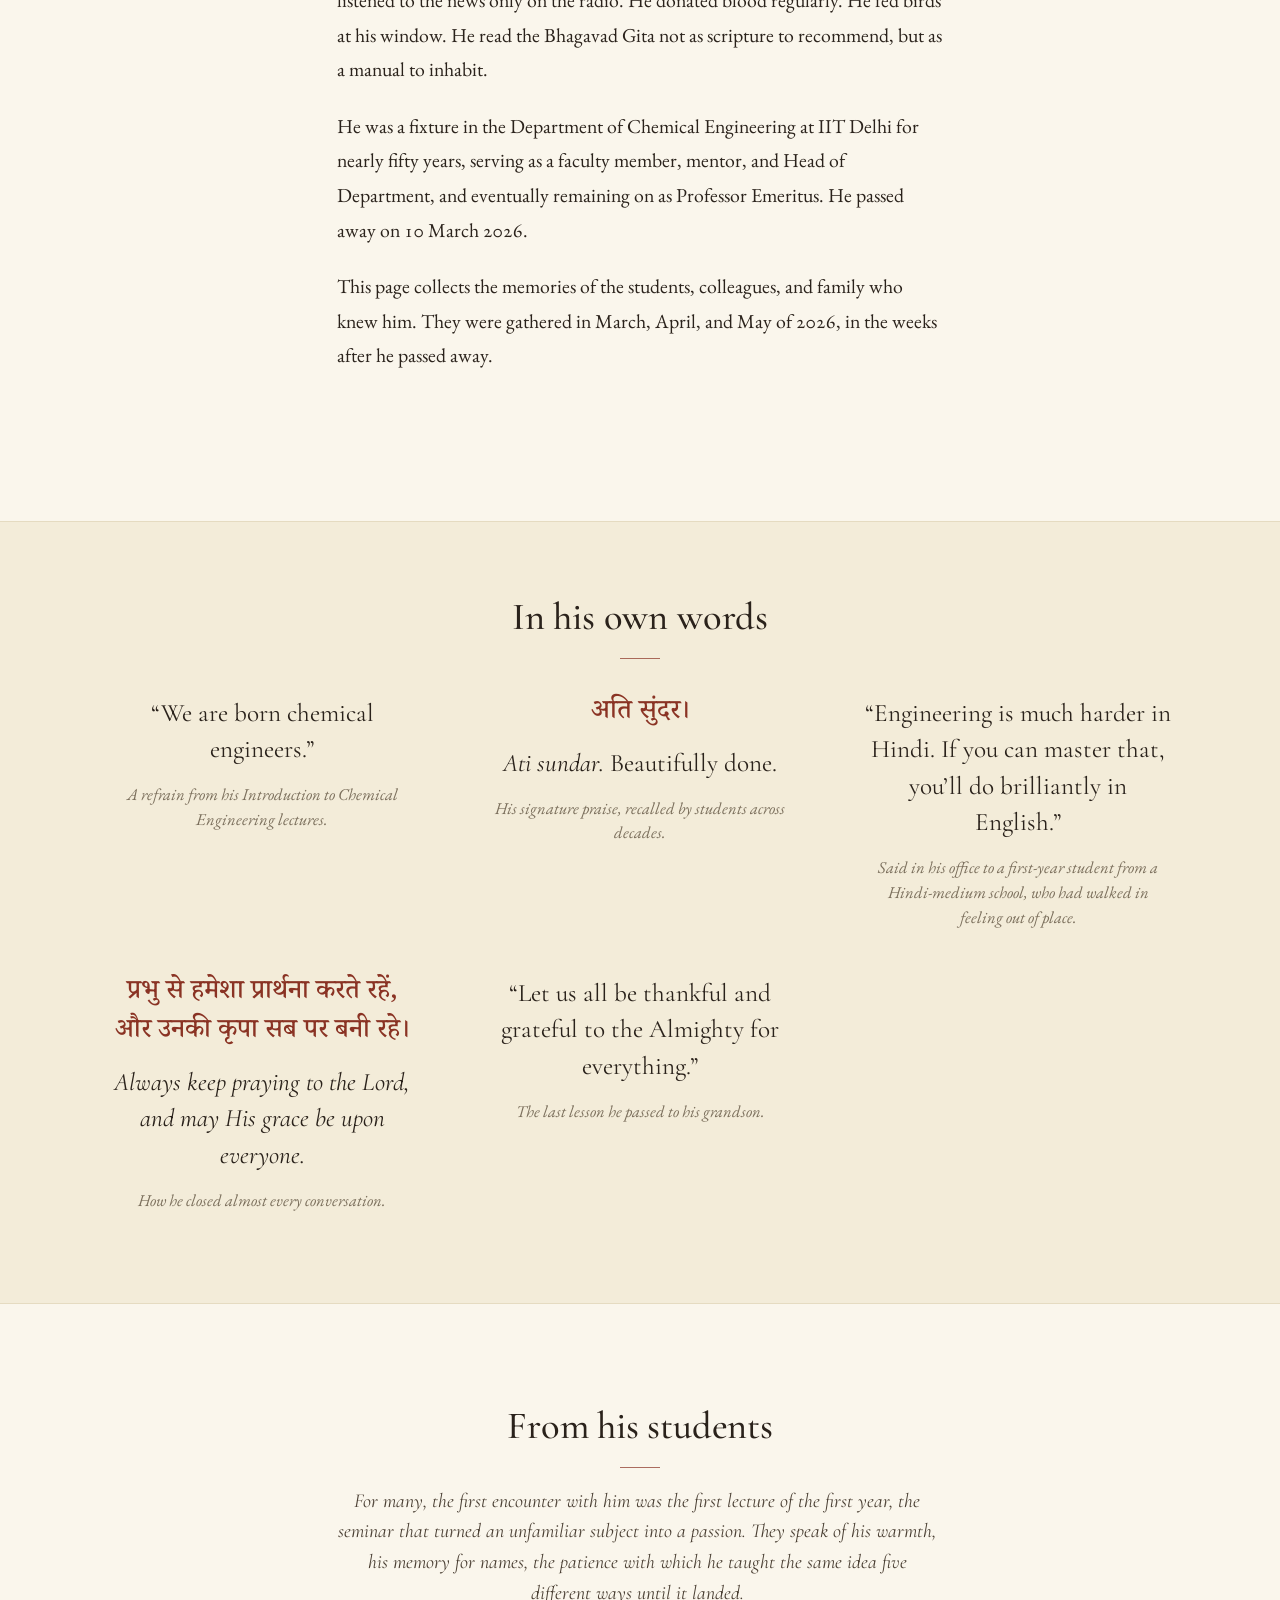
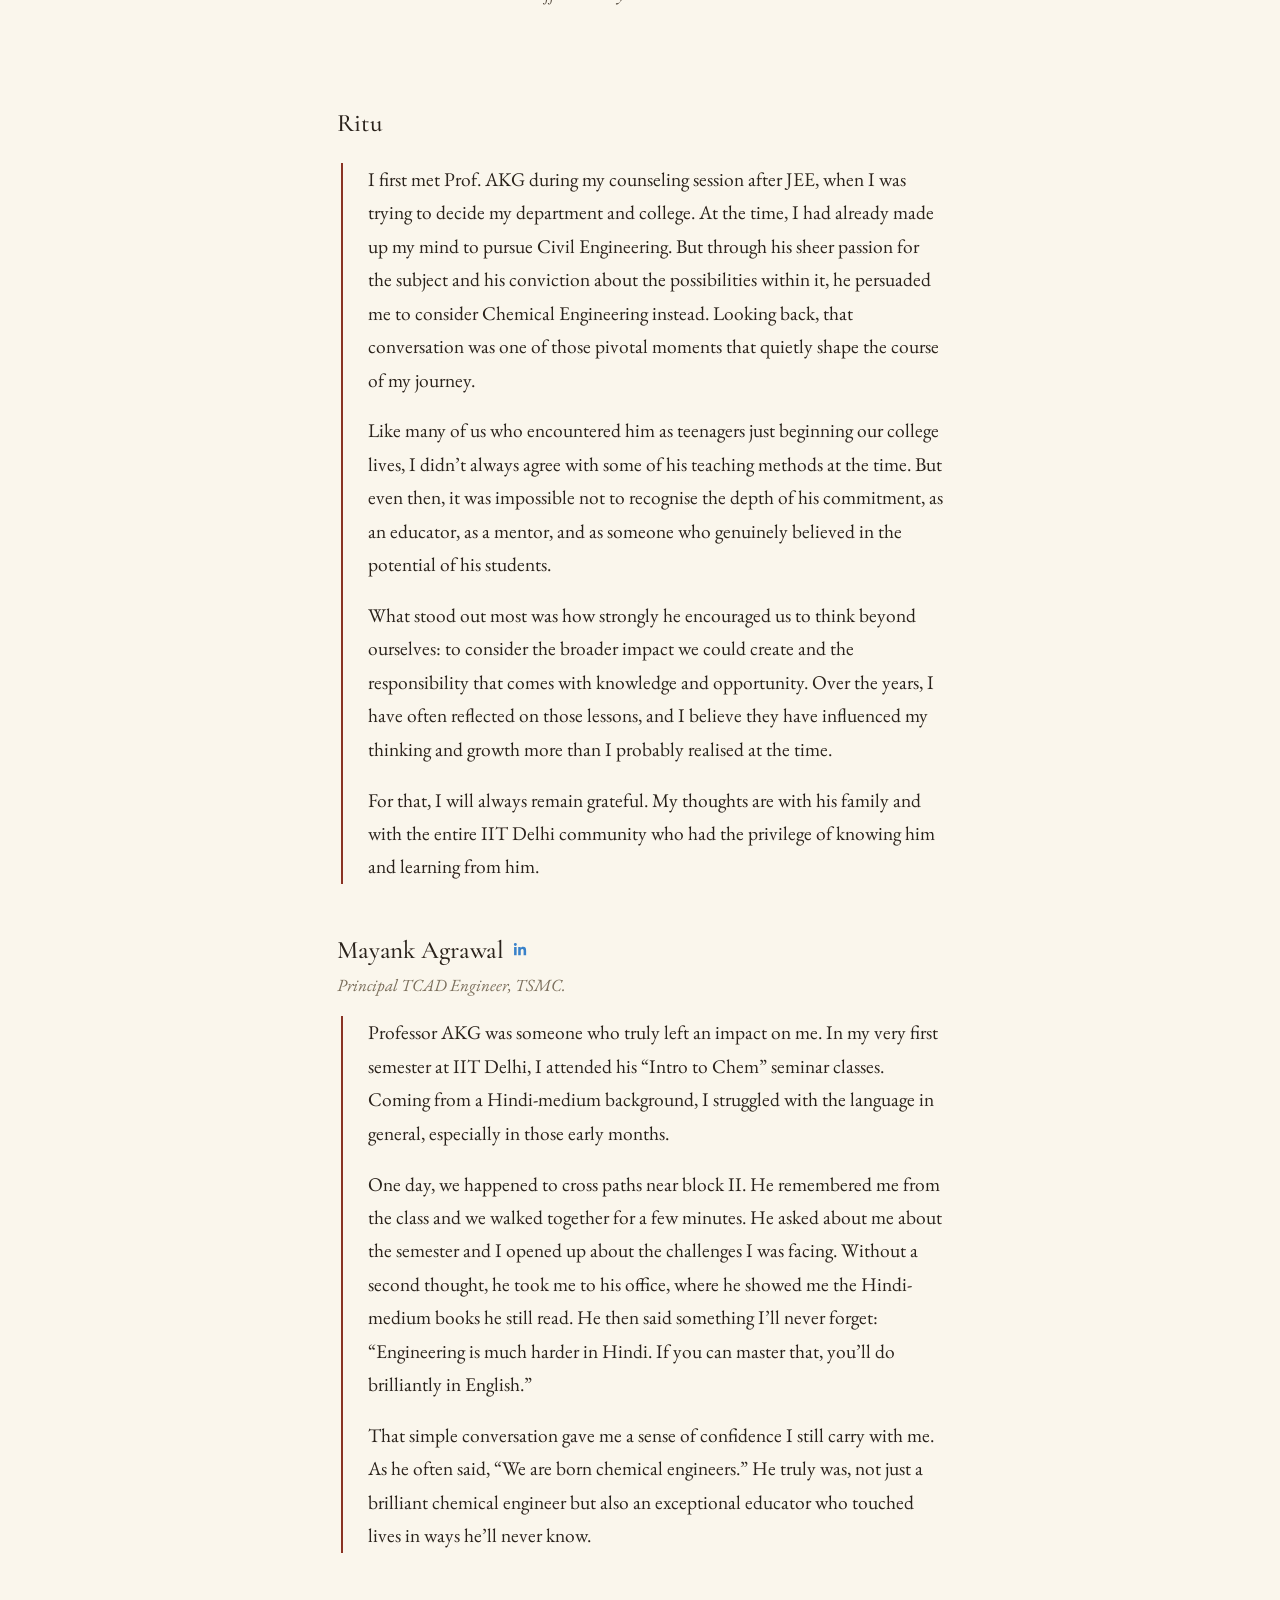
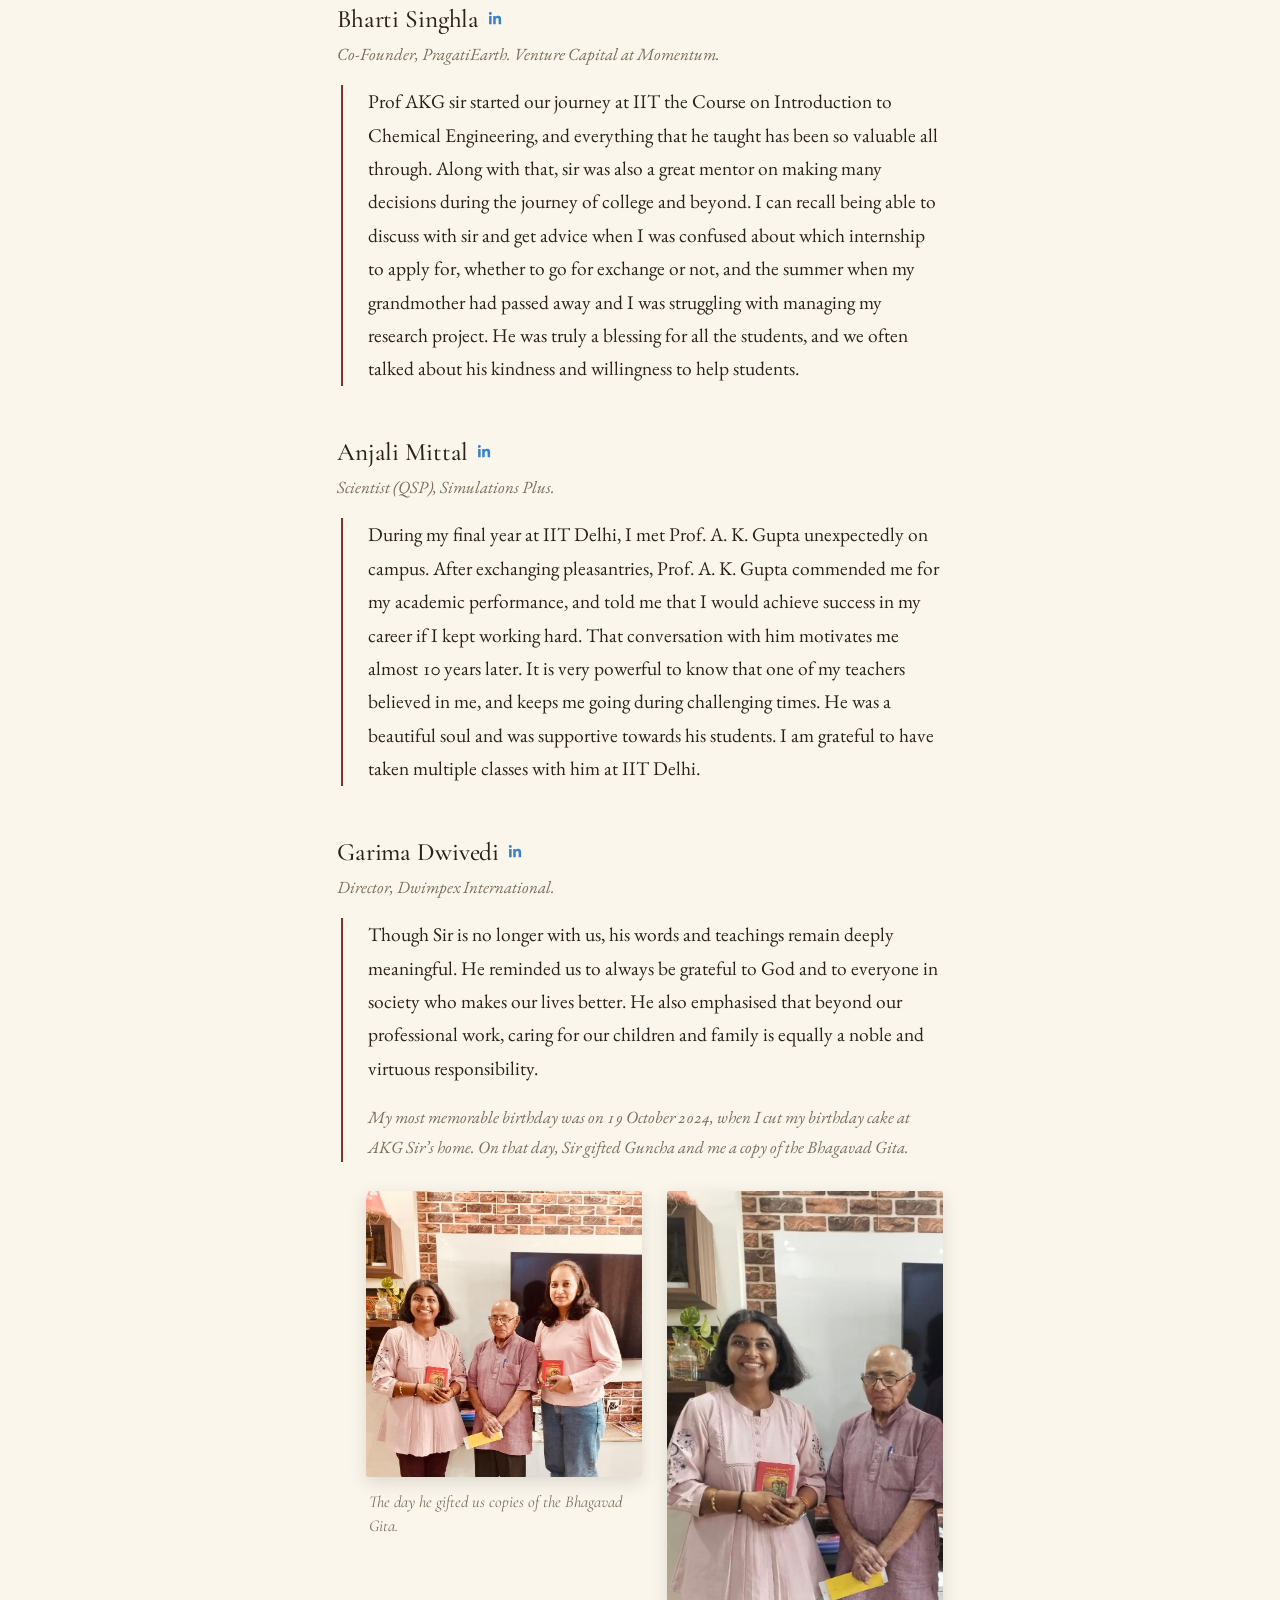
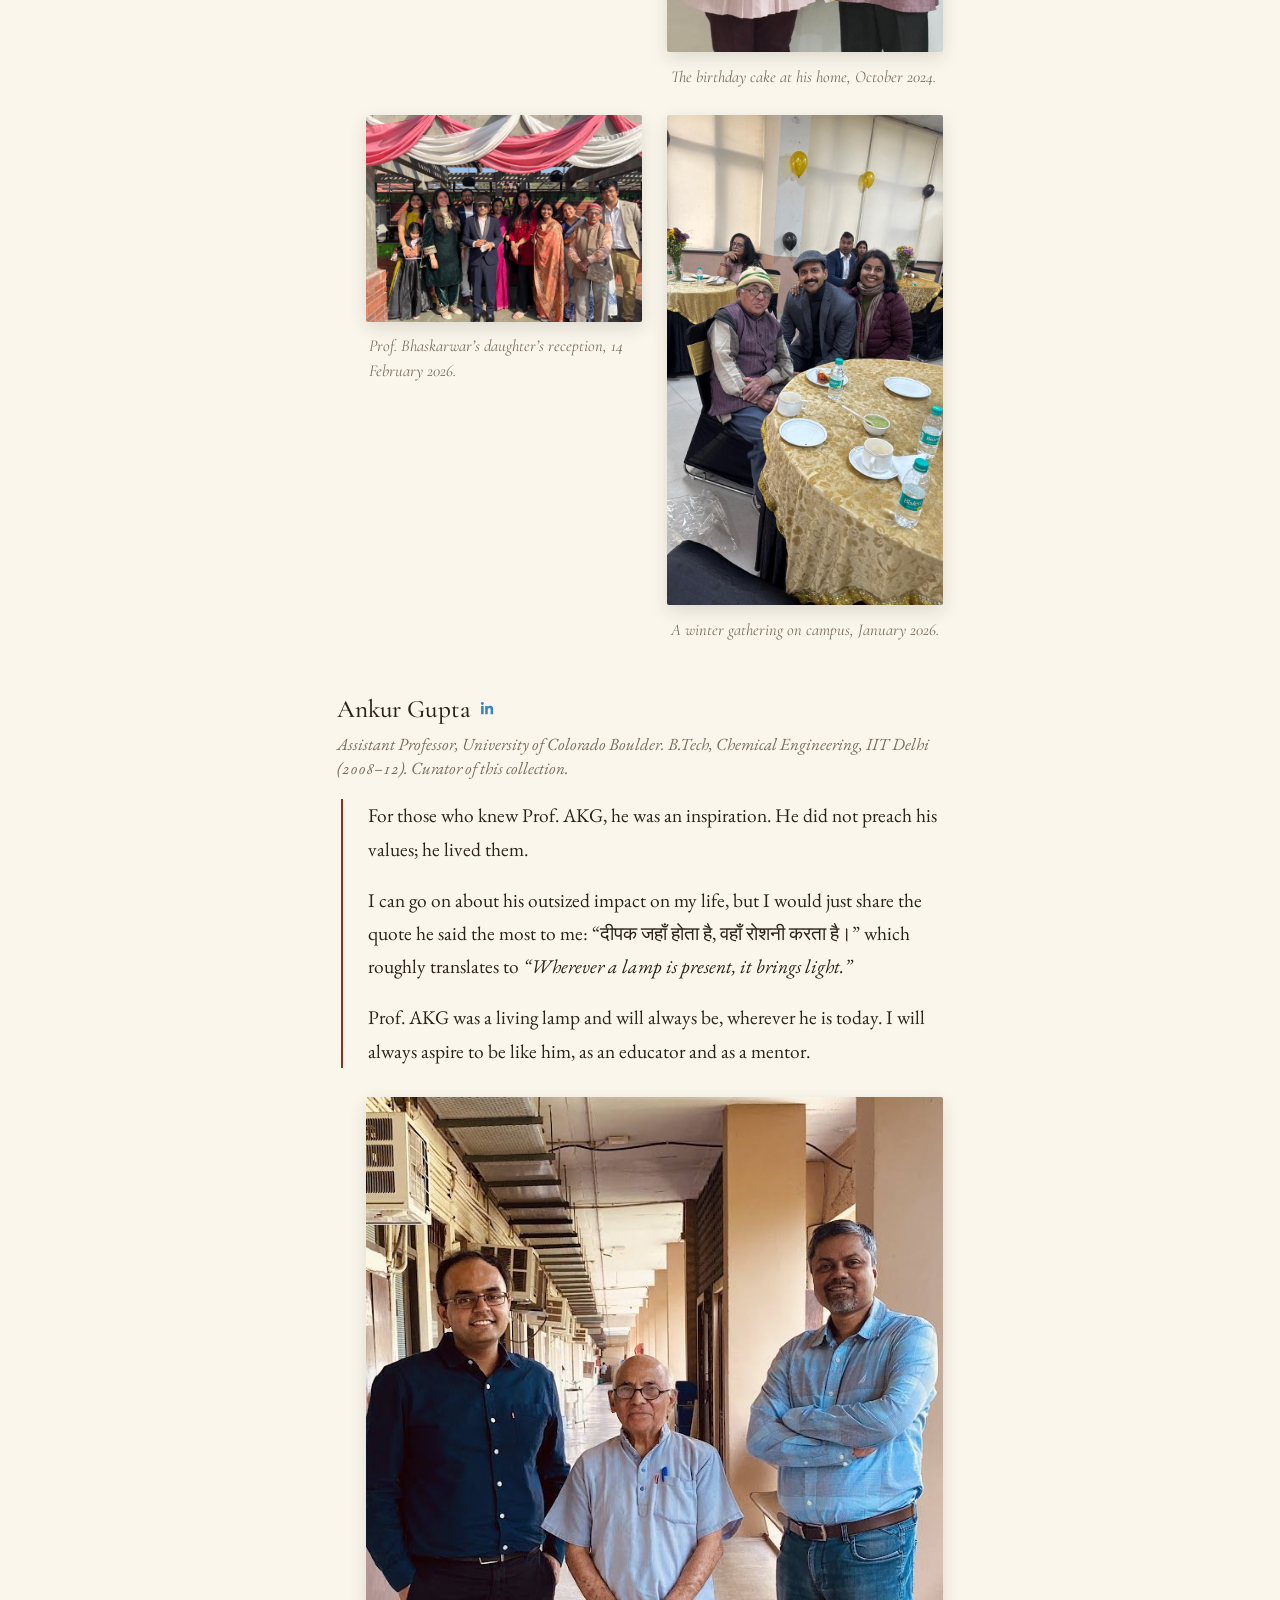
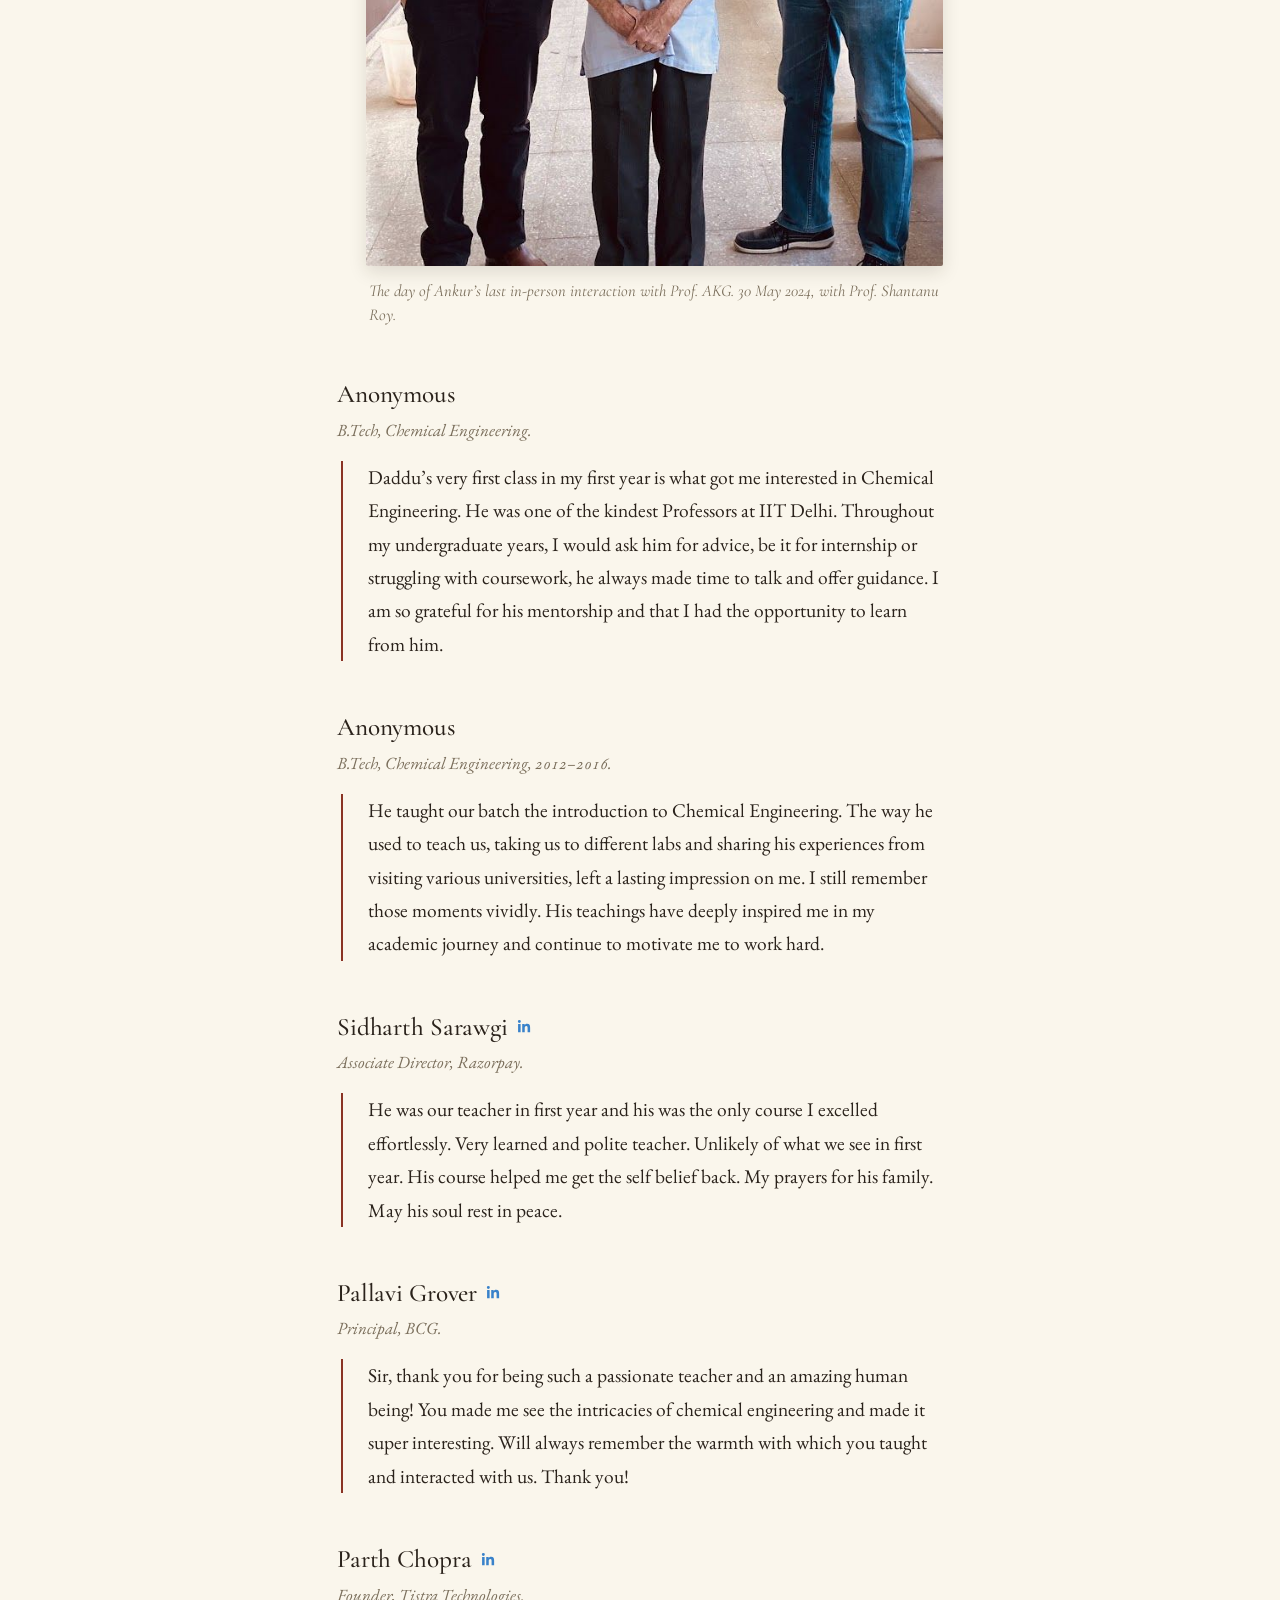
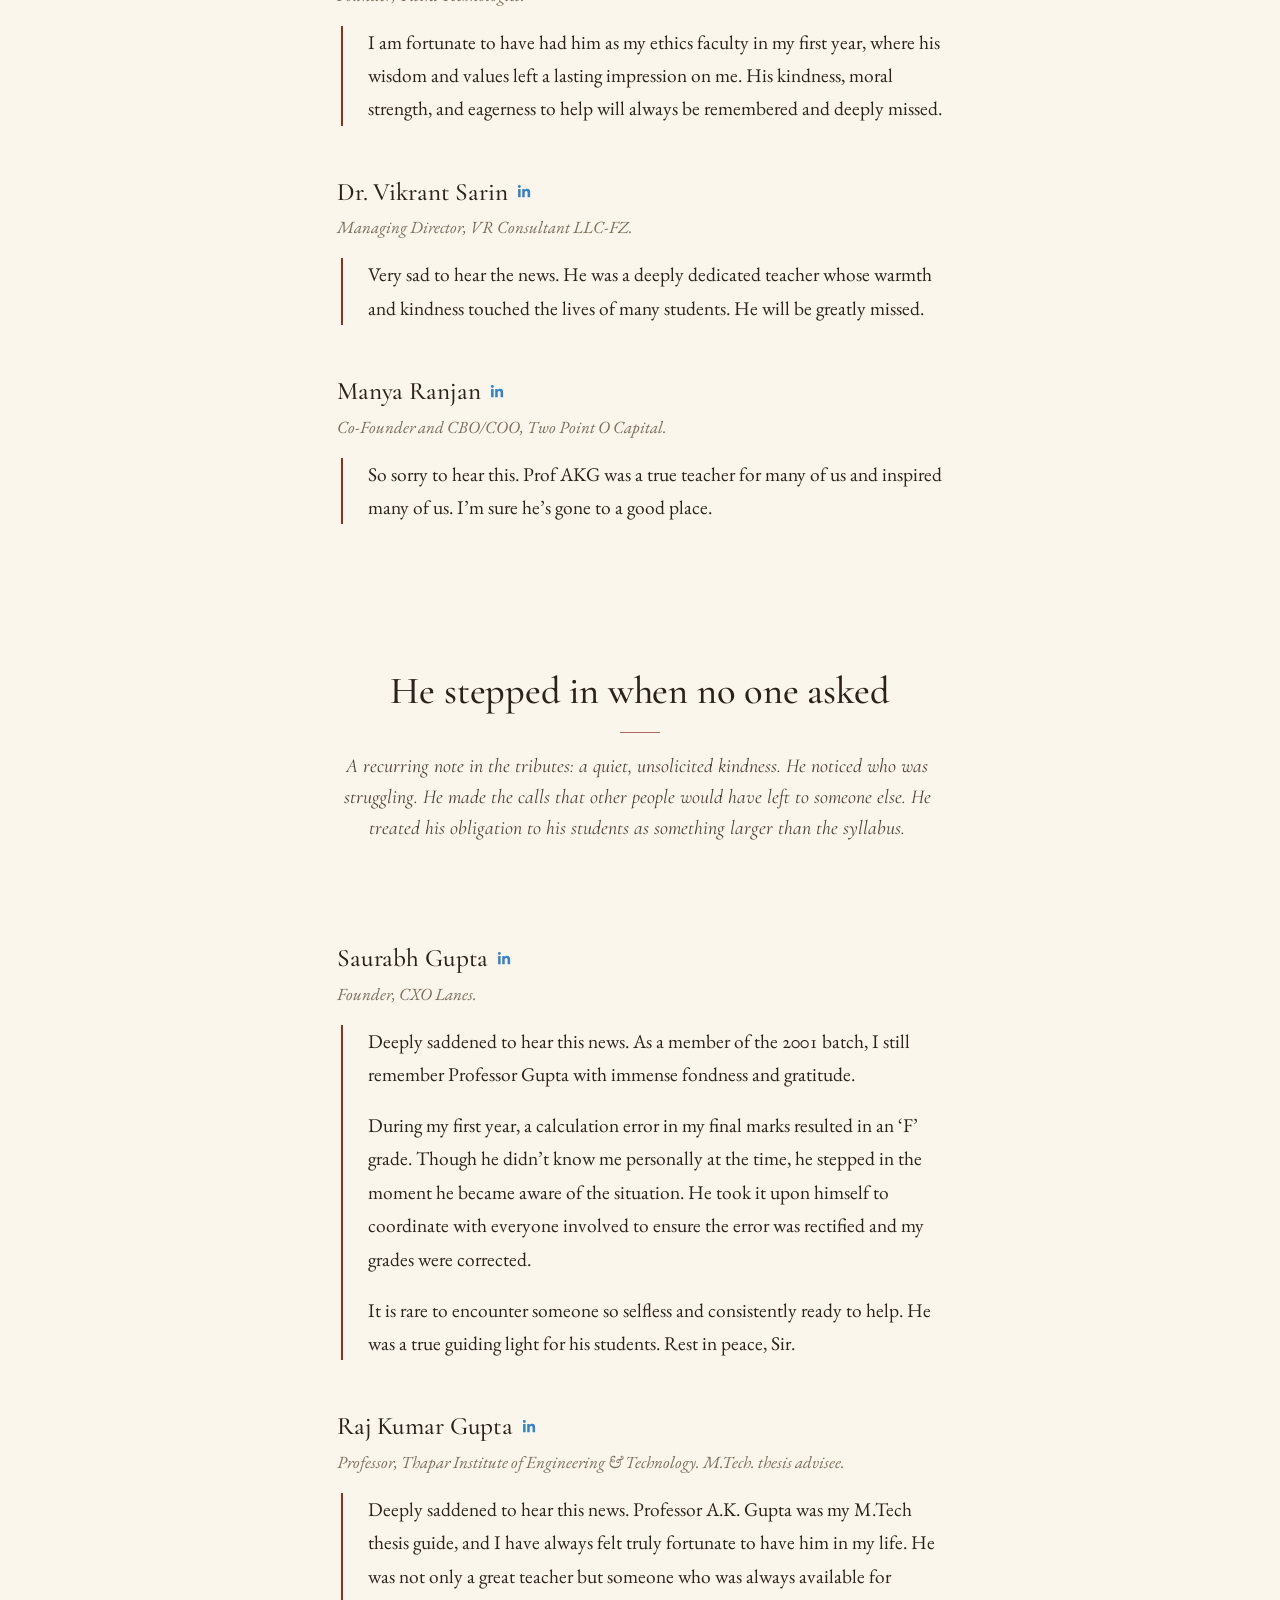
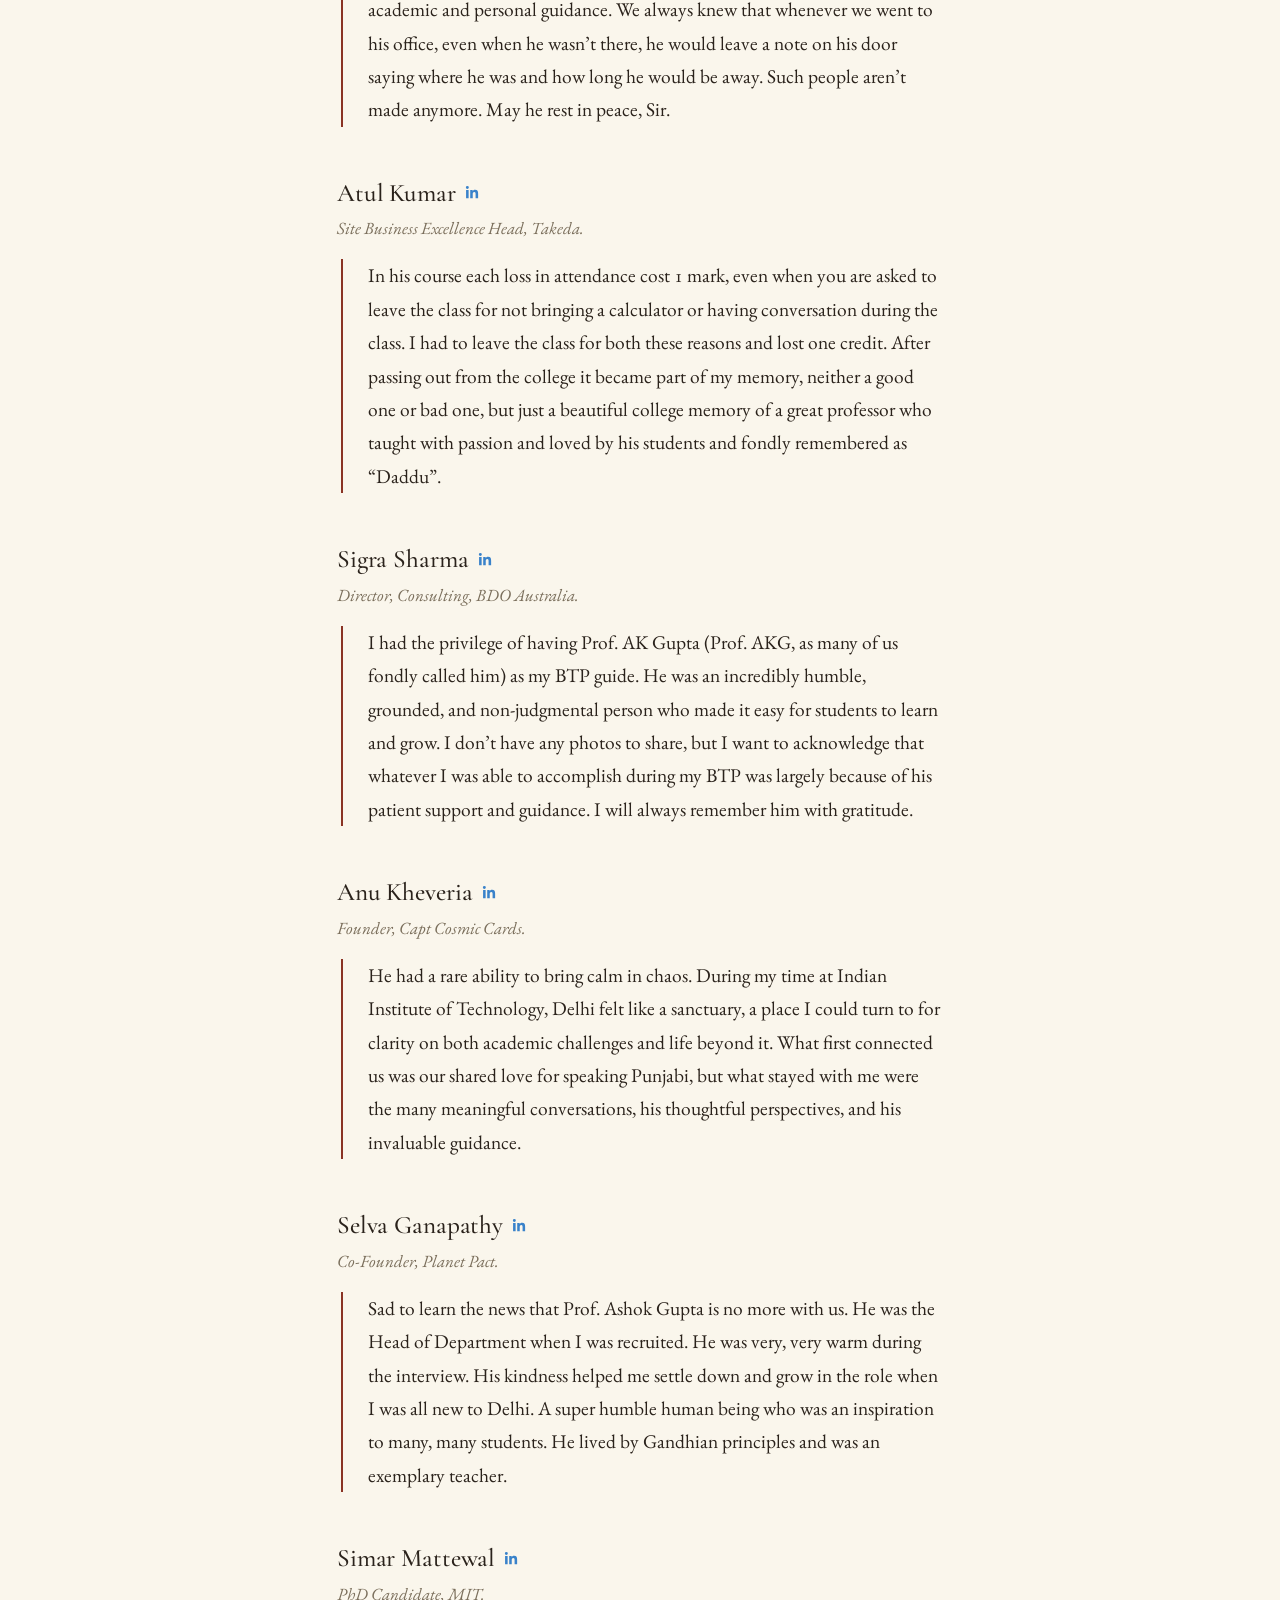
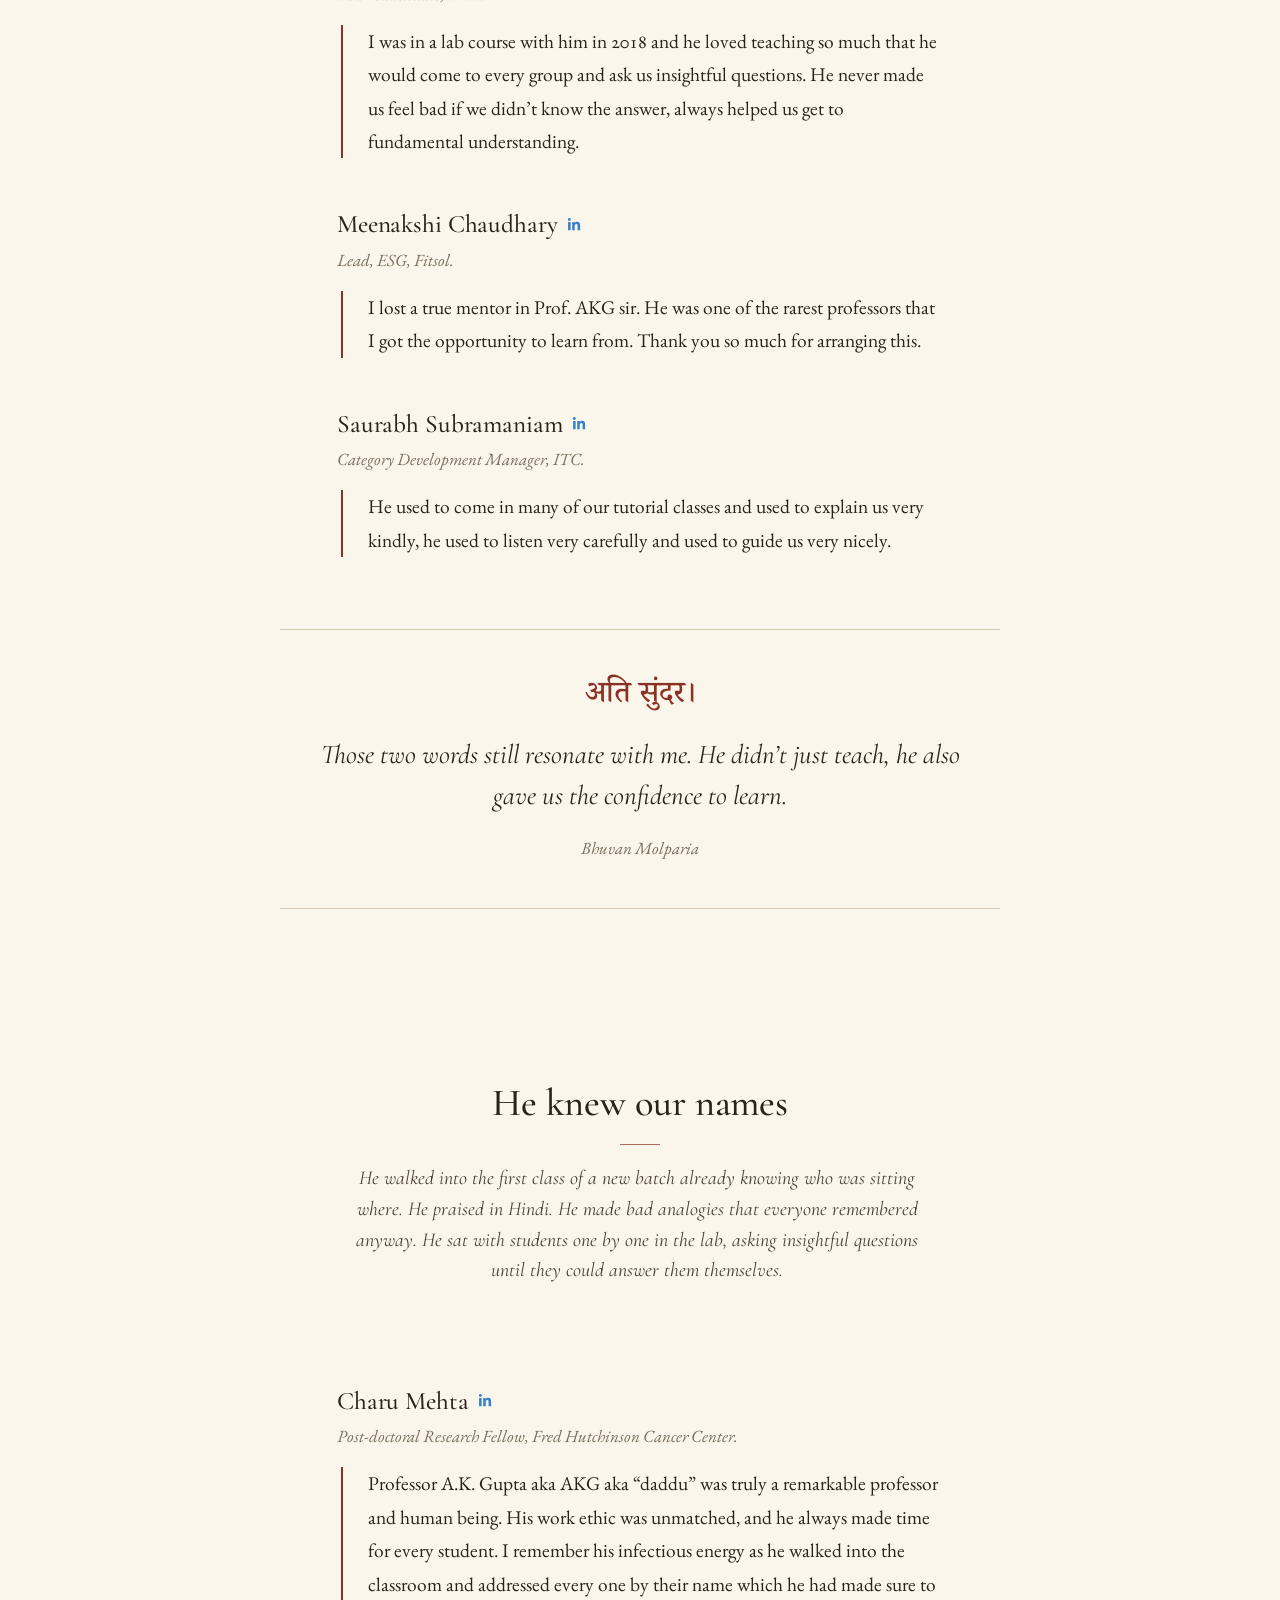
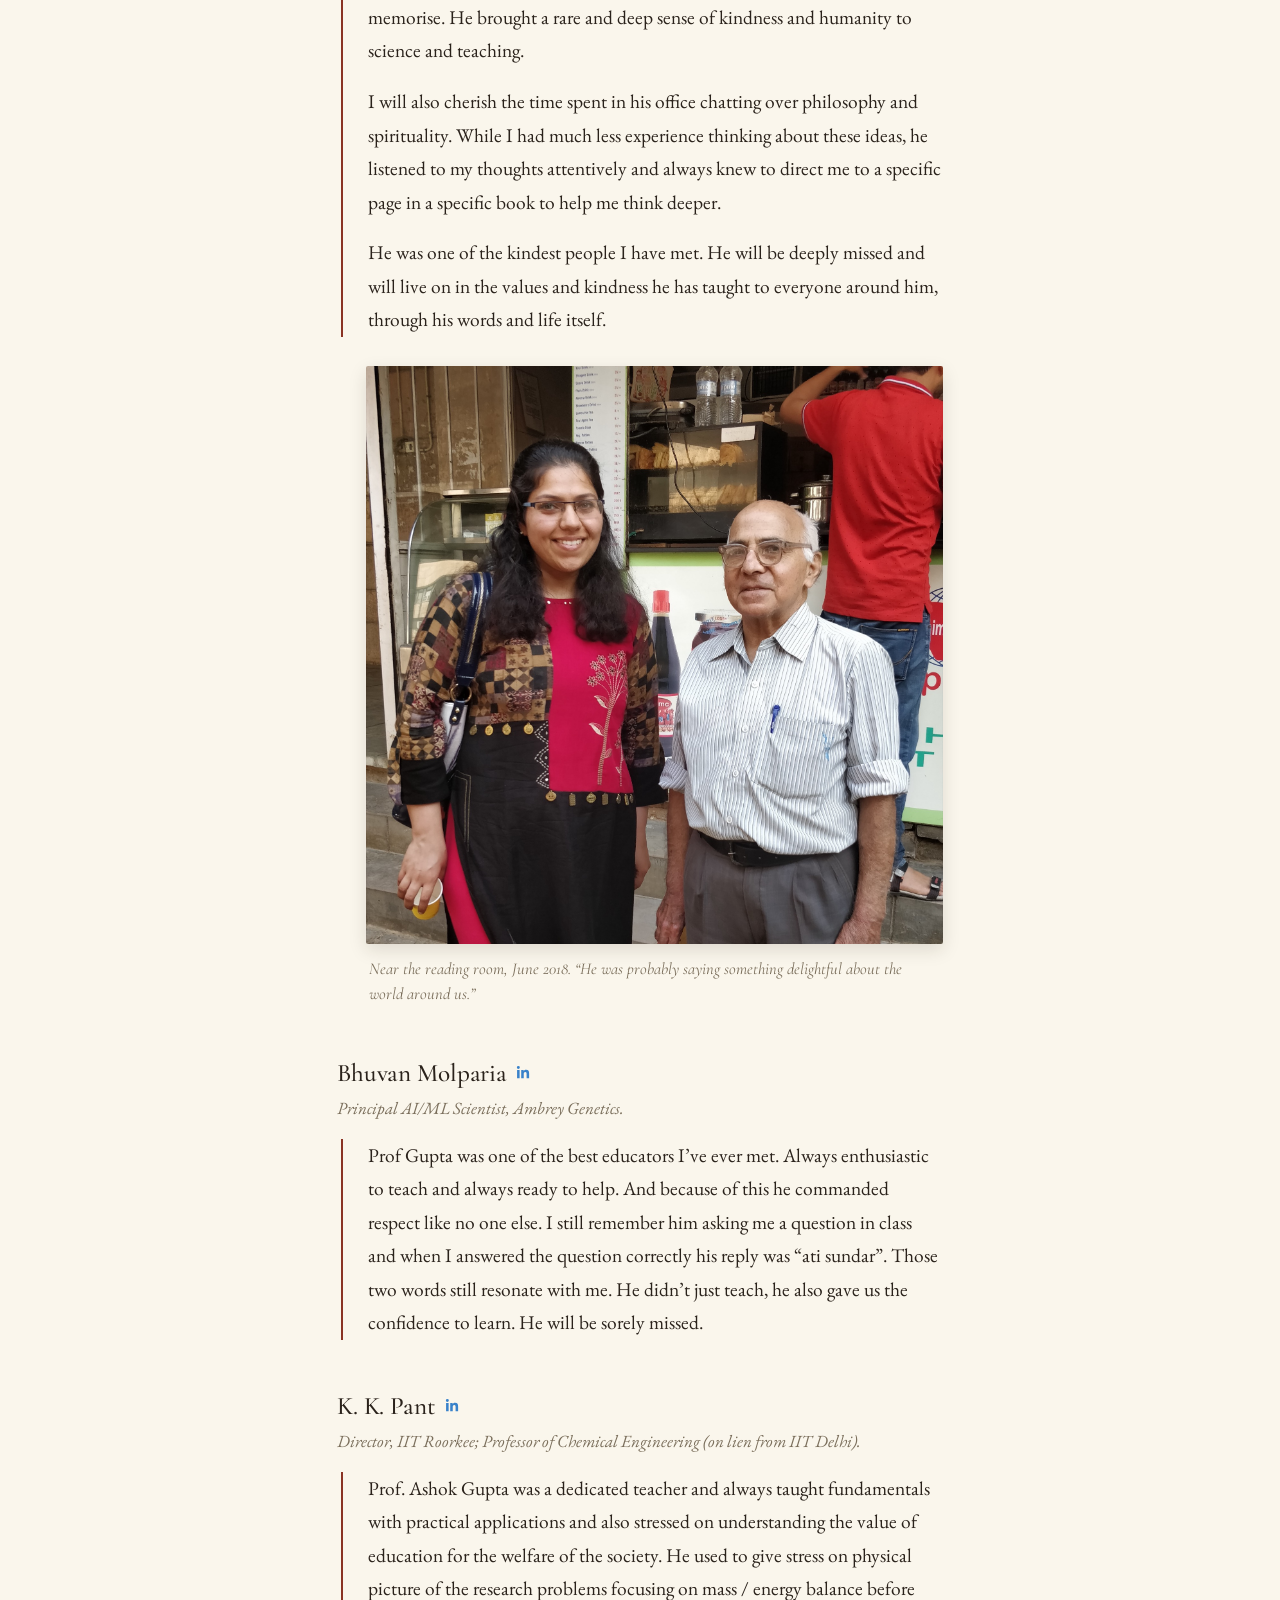
==== commit 6d98bc81: "Final affiliations and a footer note on removals and corrections Adds professional taglines for the " ====
--- a/Prof-AKG-Tribute/index.html
+++ b/Prof-AKG-Tribute/index.html
@@ -243,7 +243,7 @@
 <article class="tribute">
   <header>
     <h3>Dr. Vikrant Sarin <a class="li-icon" href="https://www.linkedin.com/in/dr-vikrant-sarin-2a20b811/" target="_blank" rel="noopener noreferrer" aria-label="LinkedIn profile of Dr. Vikrant Sarin" title="LinkedIn"><svg viewBox="0 0 448 512" width="14" height="14" aria-hidden="true" focusable="false"><path fill="currentColor" d="M100.28 448H7.4V148.9h92.88zM53.79 108.1C24.09 108.1 0 83.5 0 53.8a53.79 53.79 0 0 1 107.58 0c0 29.7-24.1 54.3-53.79 54.3zM447.9 448h-92.68V302.4c0-34.7-.7-79.2-48.29-79.2-48.29 0-55.69 37.7-55.69 76.7V448h-92.78V148.9h89.08v40.8h1.3c12.4-23.5 42.69-48.3 87.88-48.3 94 0 111.28 61.9 111.28 142.3V448z"/></svg></a></h3>
-    <p class="connection">Managing Director, HR Consultant LLC-FZ.</p>
+    <p class="connection">Managing Director, VR Consultant LLC-FZ.</p>
   </header>
   <div class="message">
     <p>Very sad to hear the news. He was a deeply dedicated teacher whose warmth and kindness touched the lives of many students. He will be greatly missed.</p>
@@ -253,7 +253,7 @@
 <article class="tribute">
   <header>
     <h3>Manya Ranjan <a class="li-icon" href="https://www.linkedin.com/in/manya-ranjan-408a066/" target="_blank" rel="noopener noreferrer" aria-label="LinkedIn profile of Manya Ranjan" title="LinkedIn"><svg viewBox="0 0 448 512" width="14" height="14" aria-hidden="true" focusable="false"><path fill="currentColor" d="M100.28 448H7.4V148.9h92.88zM53.79 108.1C24.09 108.1 0 83.5 0 53.8a53.79 53.79 0 0 1 107.58 0c0 29.7-24.1 54.3-53.79 54.3zM447.9 448h-92.68V302.4c0-34.7-.7-79.2-48.29-79.2-48.29 0-55.69 37.7-55.69 76.7V448h-92.78V148.9h89.08v40.8h1.3c12.4-23.5 42.69-48.3 87.88-48.3 94 0 111.28 61.9 111.28 142.3V448z"/></svg></a></h3>
-    <p class="connection">Decarbonization financing for commercial &amp; industrial customers.</p>
+    <p class="connection">Co-Founder and CBO/COO, Two Point O Capital.</p>
   </header>
   <div class="message">
     <p>So sorry to hear this. Prof AKG was a true teacher for many of us and inspired many of us. I&rsquo;m sure he&rsquo;s gone to a good place.</p>
@@ -340,7 +340,7 @@
 <article class="tribute">
   <header>
     <h3>Meenakshi Chaudhary <a class="li-icon" href="https://www.linkedin.com/in/meenakshi2017/" target="_blank" rel="noopener noreferrer" aria-label="LinkedIn profile of Meenakshi Chaudhary" title="LinkedIn"><svg viewBox="0 0 448 512" width="14" height="14" aria-hidden="true" focusable="false"><path fill="currentColor" d="M100.28 448H7.4V148.9h92.88zM53.79 108.1C24.09 108.1 0 83.5 0 53.8a53.79 53.79 0 0 1 107.58 0c0 29.7-24.1 54.3-53.79 54.3zM447.9 448h-92.68V302.4c0-34.7-.7-79.2-48.29-79.2-48.29 0-55.69 37.7-55.69 76.7V448h-92.78V148.9h89.08v40.8h1.3c12.4-23.5 42.69-48.3 87.88-48.3 94 0 111.28 61.9 111.28 142.3V448z"/></svg></a></h3>
-    <p class="connection">Operational Excellence, Energy Conservation.</p>
+    <p class="connection">Lead, ESG, Fitsol.</p>
   </header>
   <div class="message">
     <p>I lost a true mentor in Prof. AKG sir. He was one of the rarest professors that I got the opportunity to learn from. Thank you so much for arranging this.</p>
@@ -435,7 +435,7 @@
 <article class="tribute">
   <header>
     <h3>Sanchit <a class="li-icon" href="https://www.linkedin.com/in/sanchit-b4651313/" target="_blank" rel="noopener noreferrer" aria-label="LinkedIn profile of Sanchit" title="LinkedIn"><svg viewBox="0 0 448 512" width="14" height="14" aria-hidden="true" focusable="false"><path fill="currentColor" d="M100.28 448H7.4V148.9h92.88zM53.79 108.1C24.09 108.1 0 83.5 0 53.8a53.79 53.79 0 0 1 107.58 0c0 29.7-24.1 54.3-53.79 54.3zM447.9 448h-92.68V302.4c0-34.7-.7-79.2-48.29-79.2-48.29 0-55.69 37.7-55.69 76.7V448h-92.78V148.9h89.08v40.8h1.3c12.4-23.5 42.69-48.3 87.88-48.3 94 0 111.28 61.9 111.28 142.3V448z"/></svg></a></h3>
-    <p class="connection">Machine Learning &amp; Computer Vision; Senior Lead Engineer.</p>
+    <p class="connection">Co-Founder and Chief Product Officer, Inspektlabs.</p>
   </header>
   <div class="message">
     <p>I still remember his calm and kind demeanour. In spite of his years of experience, what stood out was his humility and his steadfast belief in the values he held. He taught us Thermodynamics. May his soul rest in peace.</p>
@@ -455,7 +455,7 @@
 <article class="tribute">
   <header>
     <h3>Prachand P. <a class="li-icon" href="https://www.linkedin.com/in/prachand-p-555a703/" target="_blank" rel="noopener noreferrer" aria-label="LinkedIn profile of Prachand P." title="LinkedIn"><svg viewBox="0 0 448 512" width="14" height="14" aria-hidden="true" focusable="false"><path fill="currentColor" d="M100.28 448H7.4V148.9h92.88zM53.79 108.1C24.09 108.1 0 83.5 0 53.8a53.79 53.79 0 0 1 107.58 0c0 29.7-24.1 54.3-53.79 54.3zM447.9 448h-92.68V302.4c0-34.7-.7-79.2-48.29-79.2-48.29 0-55.69 37.7-55.69 76.7V448h-92.78V148.9h89.08v40.8h1.3c12.4-23.5 42.69-48.3 87.88-48.3 94 0 111.28 61.9 111.28 142.3V448z"/></svg></a></h3>
-    <p class="connection">Data Analytics professional.</p>
+    <p class="connection">Senior Consultant, IQVIA.</p>
   </header>
   <div class="message">
     <p>Prof AKG was very grounded and supportive to many of us. He often used to write in Hindi regarding attendance and some notices.</p>
@@ -515,7 +515,7 @@
 <article class="tribute">
   <header>
     <h3>Alokik Kumar Agarwal <a class="li-icon" href="https://www.linkedin.com/in/alokikk/" target="_blank" rel="noopener noreferrer" aria-label="LinkedIn profile of Alokik Kumar Agarwal" title="LinkedIn"><svg viewBox="0 0 448 512" width="14" height="14" aria-hidden="true" focusable="false"><path fill="currentColor" d="M100.28 448H7.4V148.9h92.88zM53.79 108.1C24.09 108.1 0 83.5 0 53.8a53.79 53.79 0 0 1 107.58 0c0 29.7-24.1 54.3-53.79 54.3zM447.9 448h-92.68V302.4c0-34.7-.7-79.2-48.29-79.2-48.29 0-55.69 37.7-55.69 76.7V448h-92.78V148.9h89.08v40.8h1.3c12.4-23.5 42.69-48.3 87.88-48.3 94 0 111.28 61.9 111.28 142.3V448z"/></svg></a></h3>
-    <p class="connection">Entrepreneur, IIT Delhi alumnus.</p>
+    <p class="connection">Co-Founder and CEO, Dr Code.</p>
   </header>
   <div class="message">
     <p>This is a huge loss. His one-liners were so impactful.</p>
@@ -525,7 +525,7 @@
 <article class="tribute">
   <header>
     <h3>Amit Kumar <a class="li-icon" href="https://www.linkedin.com/in/amit-kumar-8961403/" target="_blank" rel="noopener noreferrer" aria-label="LinkedIn profile of Amit Kumar" title="LinkedIn"><svg viewBox="0 0 448 512" width="14" height="14" aria-hidden="true" focusable="false"><path fill="currentColor" d="M100.28 448H7.4V148.9h92.88zM53.79 108.1C24.09 108.1 0 83.5 0 53.8a53.79 53.79 0 0 1 107.58 0c0 29.7-24.1 54.3-53.79 54.3zM447.9 448h-92.68V302.4c0-34.7-.7-79.2-48.29-79.2-48.29 0-55.69 37.7-55.69 76.7V448h-92.78V148.9h89.08v40.8h1.3c12.4-23.5 42.69-48.3 87.88-48.3 94 0 111.28 61.9 111.28 142.3V448z"/></svg></a></h3>
-    <p class="connection">Head of Investments.</p>
+    <p class="connection">Managing Director, Investments, Automobile Club of Southern California.</p>
   </header>
   <div class="message">
     <p>Om Shanti. He was an inspiration to all the students.</p>
@@ -535,7 +535,7 @@
 <article class="tribute">
   <header>
     <h3>Shubham Attri <a class="li-icon" href="https://www.linkedin.com/in/shubham-attri/" target="_blank" rel="noopener noreferrer" aria-label="LinkedIn profile of Shubham Attri" title="LinkedIn"><svg viewBox="0 0 448 512" width="14" height="14" aria-hidden="true" focusable="false"><path fill="currentColor" d="M100.28 448H7.4V148.9h92.88zM53.79 108.1C24.09 108.1 0 83.5 0 53.8a53.79 53.79 0 0 1 107.58 0c0 29.7-24.1 54.3-53.79 54.3zM447.9 448h-92.68V302.4c0-34.7-.7-79.2-48.29-79.2-48.29 0-55.69 37.7-55.69 76.7V448h-92.78V148.9h89.08v40.8h1.3c12.4-23.5 42.69-48.3 87.88-48.3 94 0 111.28 61.9 111.28 142.3V448z"/></svg></a></h3>
-    <p class="connection">Heading Ed-Driven Automation Architecture &amp; Vivace Benefits.</p>
+    <p class="connection">Nova Benefits.</p>
   </header>
   <div class="message">
     <p>I have my own AKG memories. Will always treasure.</p>
@@ -672,7 +672,7 @@
 <article class="tribute">
   <header>
     <h3>Vipul Maheshwari <a class="li-icon" href="https://www.linkedin.com/in/vipulmaheshwari/" target="_blank" rel="noopener noreferrer" aria-label="LinkedIn profile of Vipul Maheshwari" title="LinkedIn"><svg viewBox="0 0 448 512" width="14" height="14" aria-hidden="true" focusable="false"><path fill="currentColor" d="M100.28 448H7.4V148.9h92.88zM53.79 108.1C24.09 108.1 0 83.5 0 53.8a53.79 53.79 0 0 1 107.58 0c0 29.7-24.1 54.3-53.79 54.3zM447.9 448h-92.68V302.4c0-34.7-.7-79.2-48.29-79.2-48.29 0-55.69 37.7-55.69 76.7V448h-92.78V148.9h89.08v40.8h1.3c12.4-23.5 42.69-48.3 87.88-48.3 94 0 111.28 61.9 111.28 142.3V448z"/></svg></a></h3>
-    <p class="connection">Project Management, Strategy &amp; Operations.</p>
+    <p class="connection">Owner, Wowscapes.</p>
   </header>
   <div class="message">
     <p>This is sad. He was my project guide for the final year project and we had a great time together. God bless him and his soul.</p>
@@ -692,7 +692,7 @@
 <article class="tribute">
   <header>
     <h3>Parul Tyagi <a class="li-icon" href="https://www.linkedin.com/in/dr-parul-tyagi/" target="_blank" rel="noopener noreferrer" aria-label="LinkedIn profile of Parul Tyagi" title="LinkedIn"><svg viewBox="0 0 448 512" width="14" height="14" aria-hidden="true" focusable="false"><path fill="currentColor" d="M100.28 448H7.4V148.9h92.88zM53.79 108.1C24.09 108.1 0 83.5 0 53.8a53.79 53.79 0 0 1 107.58 0c0 29.7-24.1 54.3-53.79 54.3zM447.9 448h-92.68V302.4c0-34.7-.7-79.2-48.29-79.2-48.29 0-55.69 37.7-55.69 76.7V448h-92.78V148.9h89.08v40.8h1.3c12.4-23.5 42.69-48.3 87.88-48.3 94 0 111.28 61.9 111.28 142.3V448z"/></svg></a></h3>
-    <p class="connection">Project Development, R&amp;D, Sustainable Energy.</p>
+    <p class="connection">Head of Research and Development, SSCR INDO.</p>
   </header>
   <div class="message">
     <p>My heartfelt condolences. I will always preserve the books and spiritual notes he gifted to me.</p>
@@ -727,7 +727,7 @@
 <article class="tribute">
   <header>
     <h3>Tarun Mahajan <a class="li-icon" href="https://www.linkedin.com/in/tarun-mahajan-01b067132/" target="_blank" rel="noopener noreferrer" aria-label="LinkedIn profile of Tarun Mahajan" title="LinkedIn"><svg viewBox="0 0 448 512" width="14" height="14" aria-hidden="true" focusable="false"><path fill="currentColor" d="M100.28 448H7.4V148.9h92.88zM53.79 108.1C24.09 108.1 0 83.5 0 53.8a53.79 53.79 0 0 1 107.58 0c0 29.7-24.1 54.3-53.79 54.3zM447.9 448h-92.68V302.4c0-34.7-.7-79.2-48.29-79.2-48.29 0-55.69 37.7-55.69 76.7V448h-92.78V148.9h89.08v40.8h1.3c12.4-23.5 42.69-48.3 87.88-48.3 94 0 111.28 61.9 111.28 142.3V448z"/></svg></a></h3>
-    <p class="connection">Family</p>
+    <p class="connection">Family. Manager, Flipkart.</p>
   </header>
   <div class="message">
     <p>Dr. Ashok Kumar Gupta happened to be my grandfather by relation, but to me, my sister (Tanvi) and mother (Nivedita), he was always a dear friend.</p>
@@ -832,6 +832,7 @@
   <p class="devanagari">ॐ शान्ति शान्ति शान्तिः</p>
   <p class="closing">Compiled in his memory by Ankur Gupta (B.Tech, Chemical Engineering, 2008&ndash;2012), with photographs and memories contributed by his students, colleagues, friends, and family. May, 2026.</p>
   <p class="closing small">To add a memory, share a photograph, or simply write a few lines about Prof. AKG, please reach out to me via <a class="email" href="mailto:ankur.gupta@colorado.edu?subject=A%20memory%20of%20Prof.%20A.%20K.%20Gupta">email</a>, or connect via <a class="email" href="https://www.linkedin.com/in/ankurg90/" target="_blank" rel="noopener">LinkedIn</a>.</p>
+  <p class="closing small">If you would like your tribute, photograph, or name removed from this collection, please let me know and I will do so right away. And if any detail here was mistakenly attributed, miscaptioned, or otherwise needs correcting, please reach out as well, and I will gladly fix it.</p>
 </footer>
 
 <script>
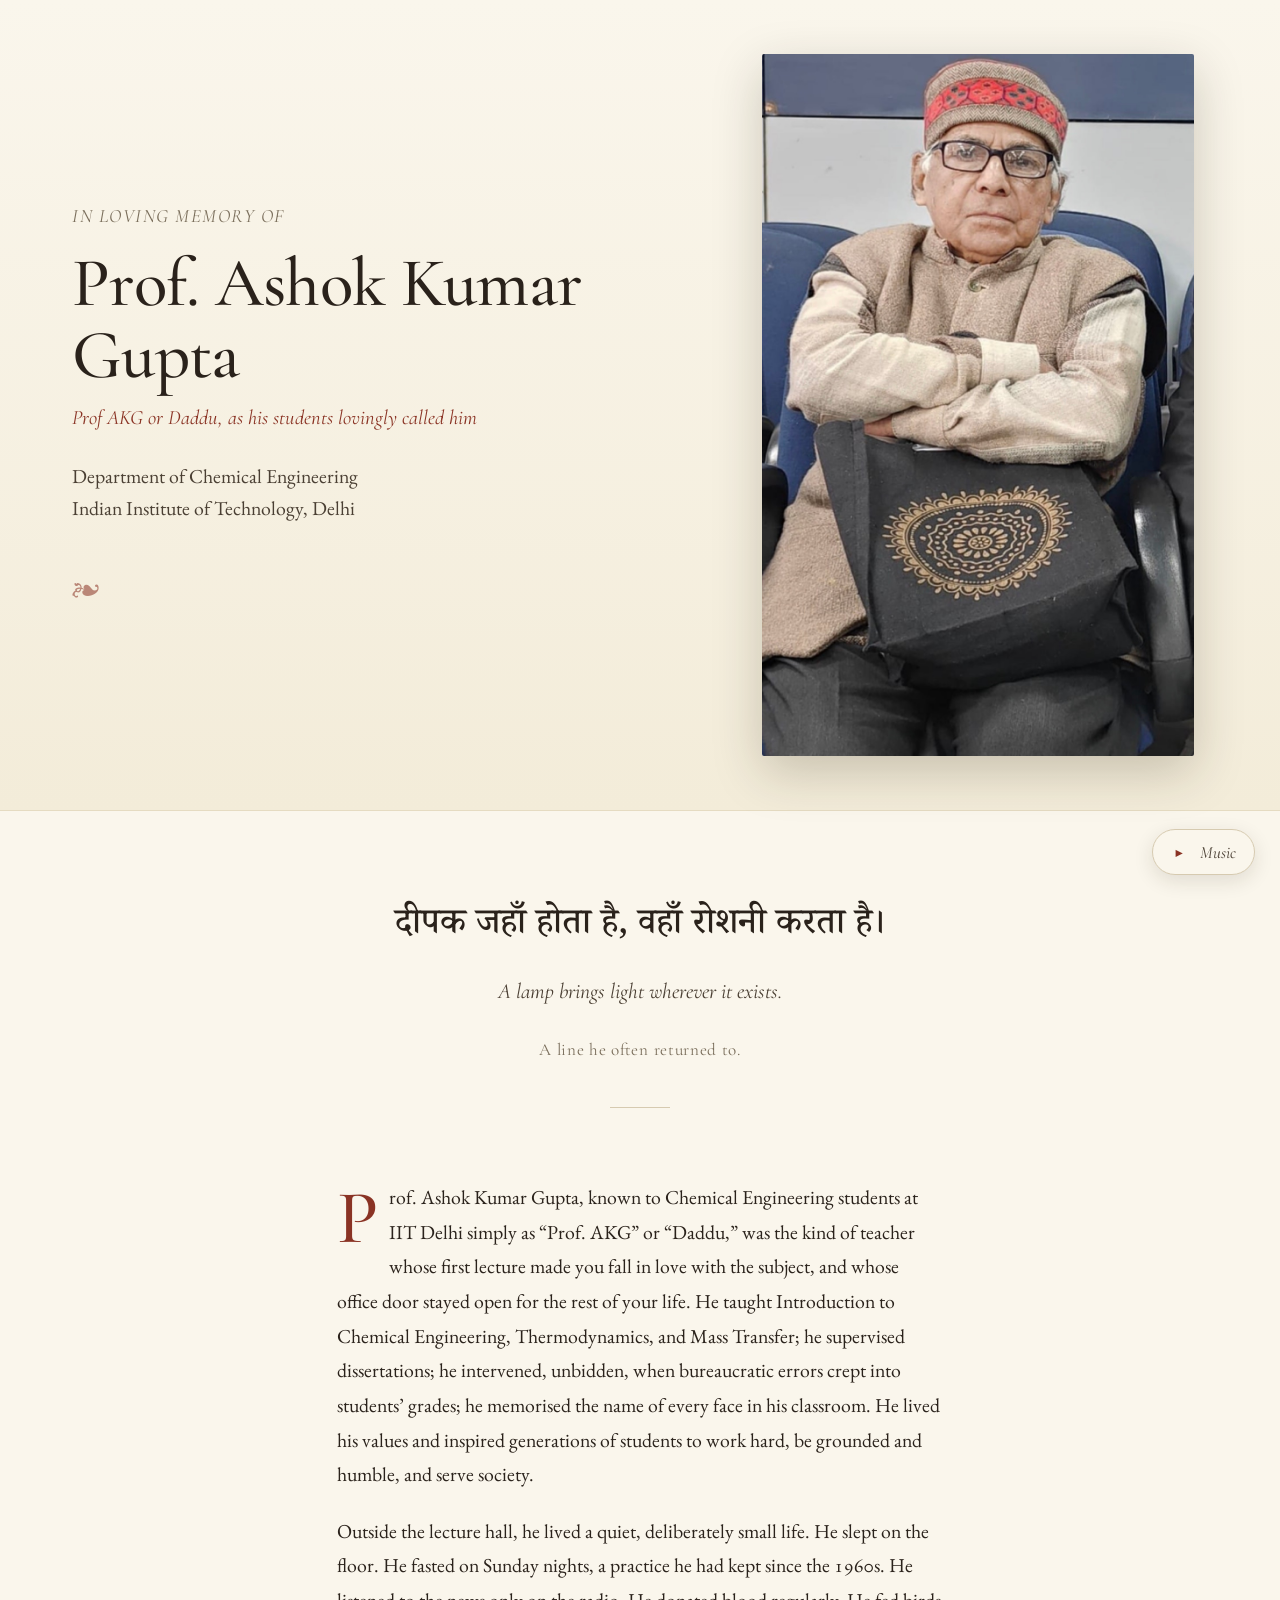
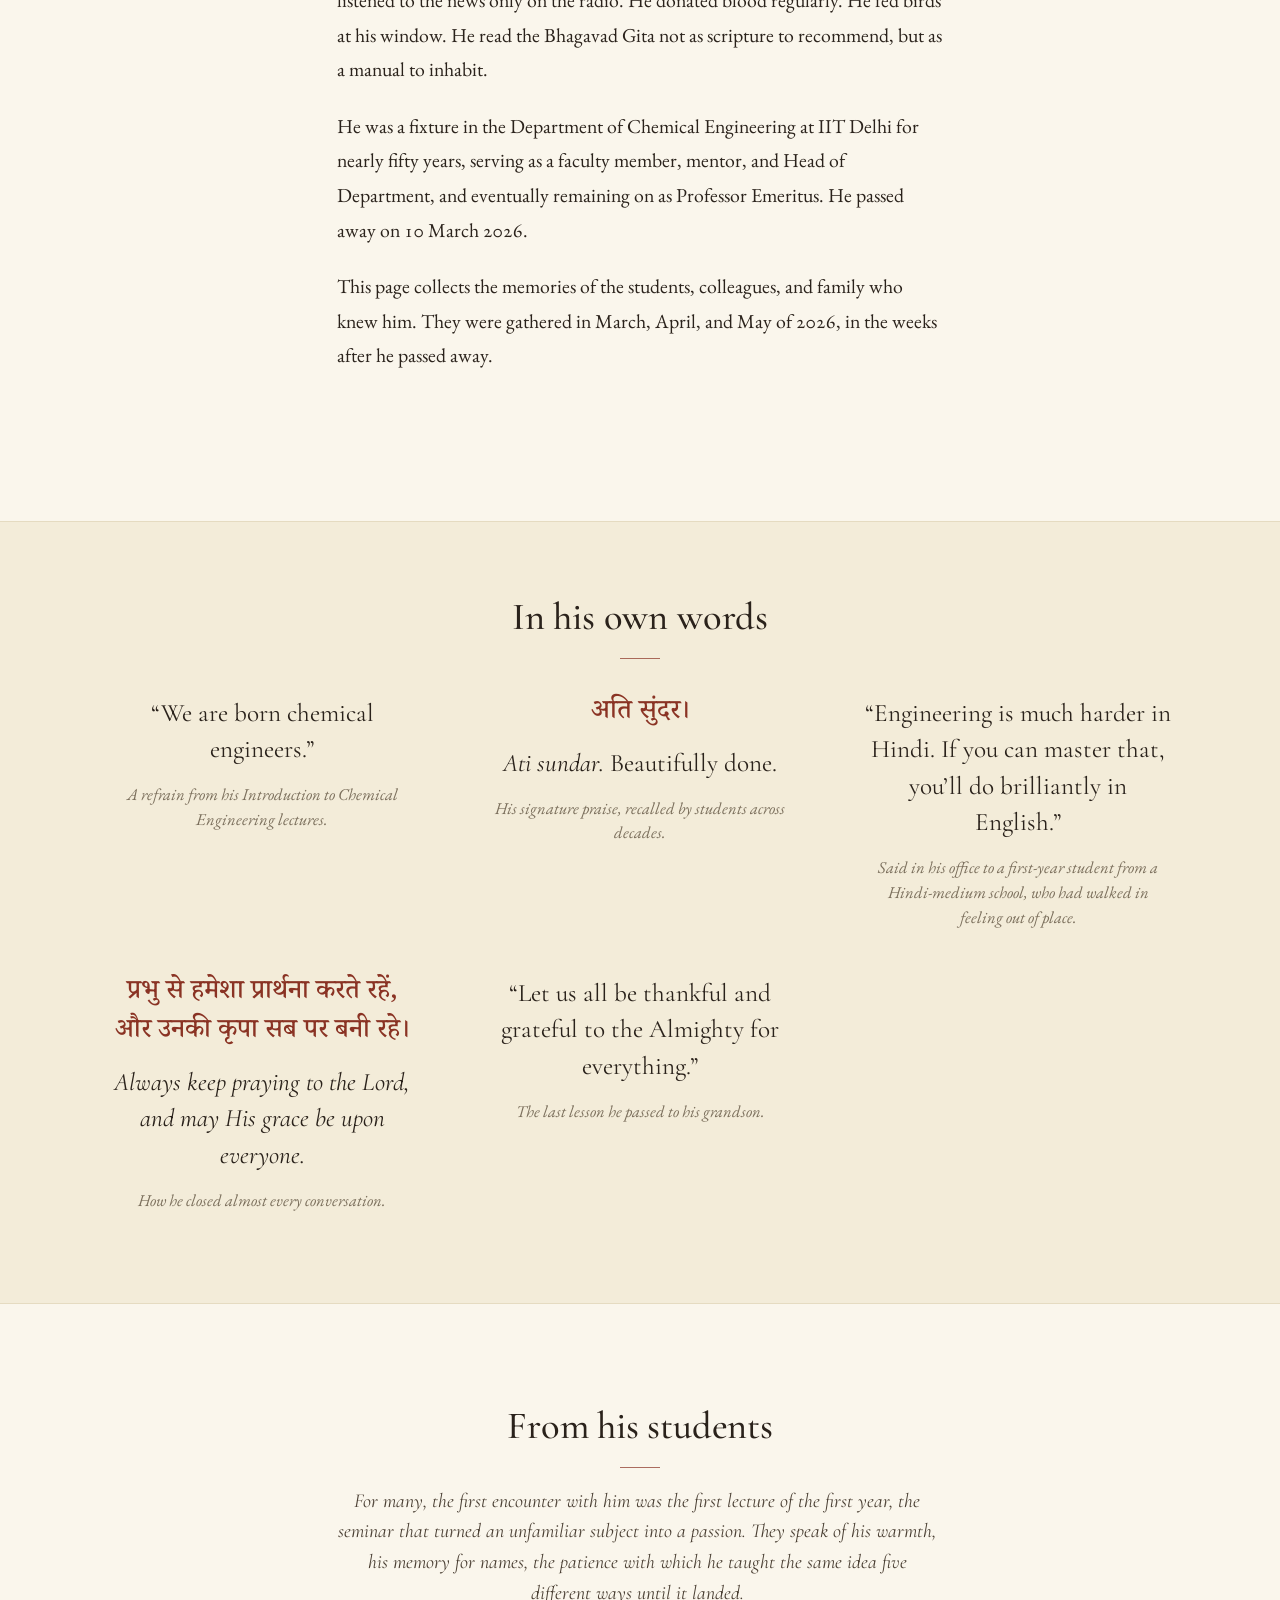
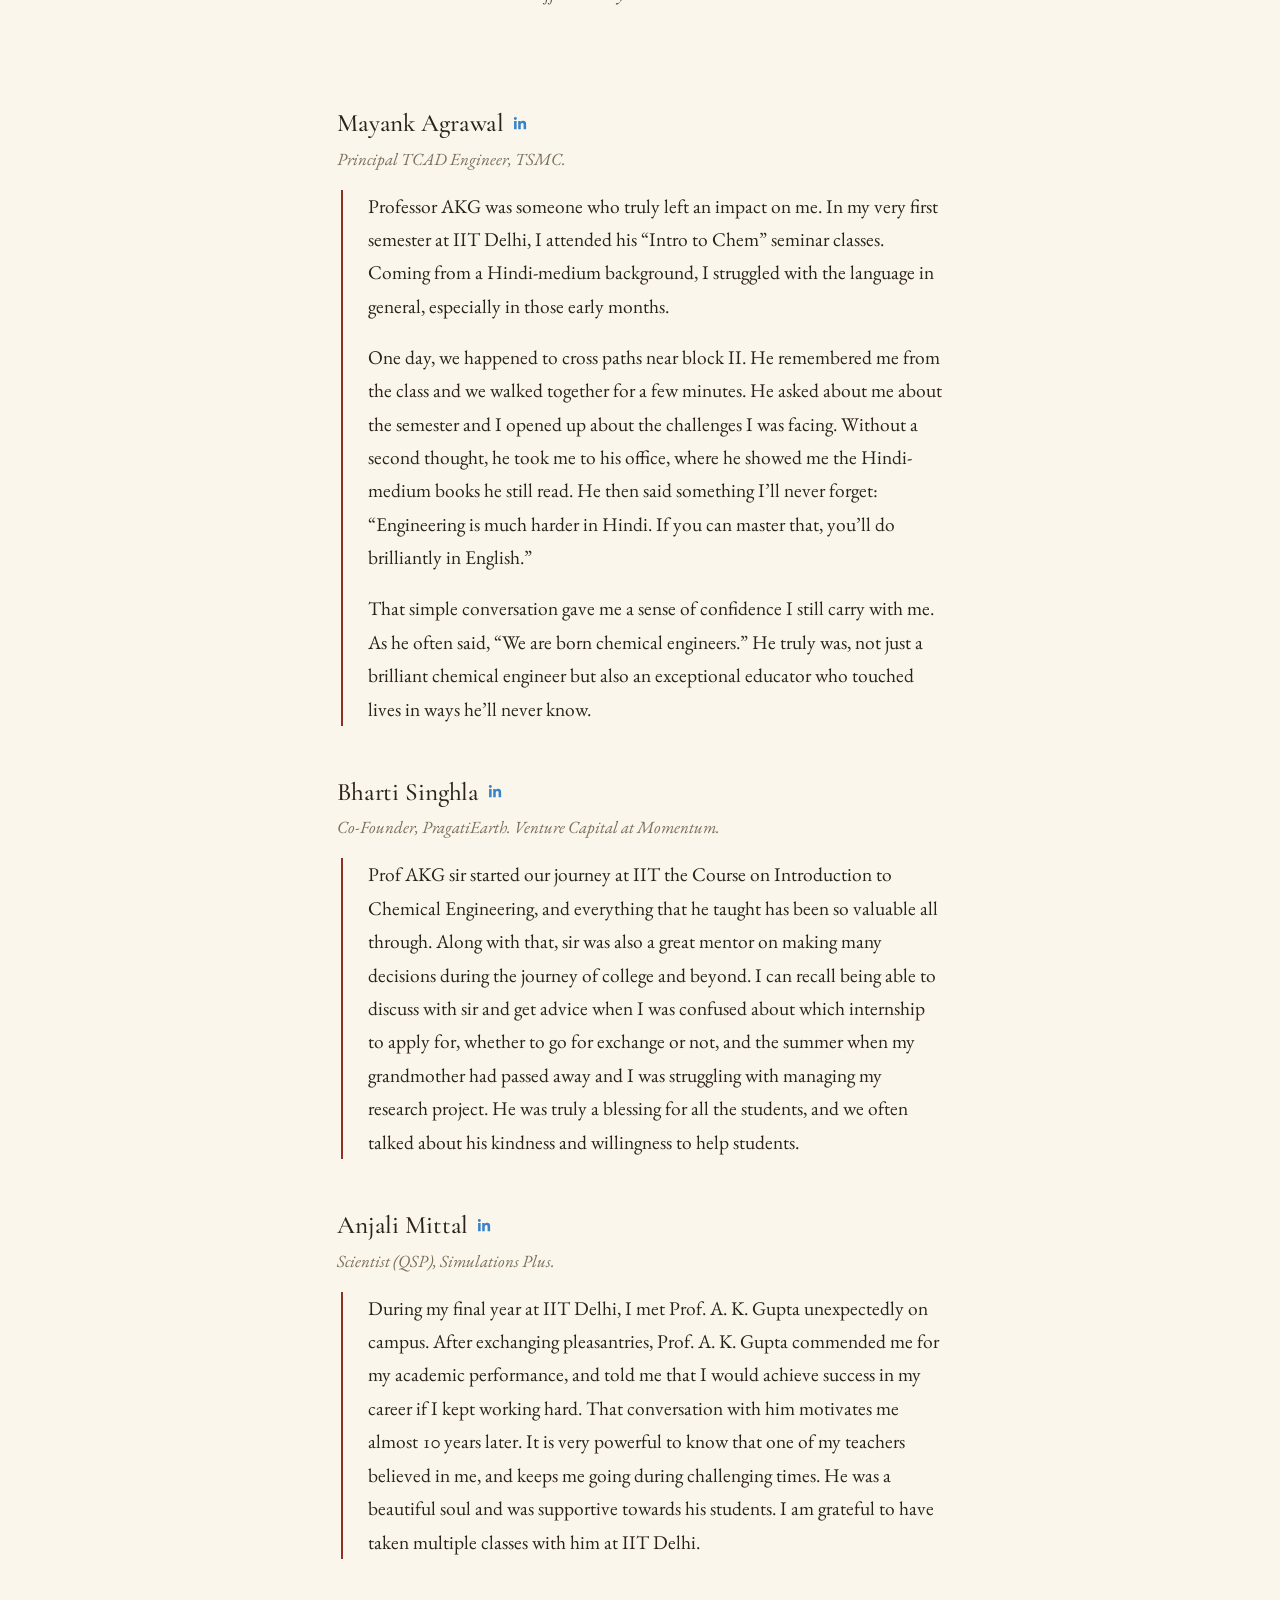
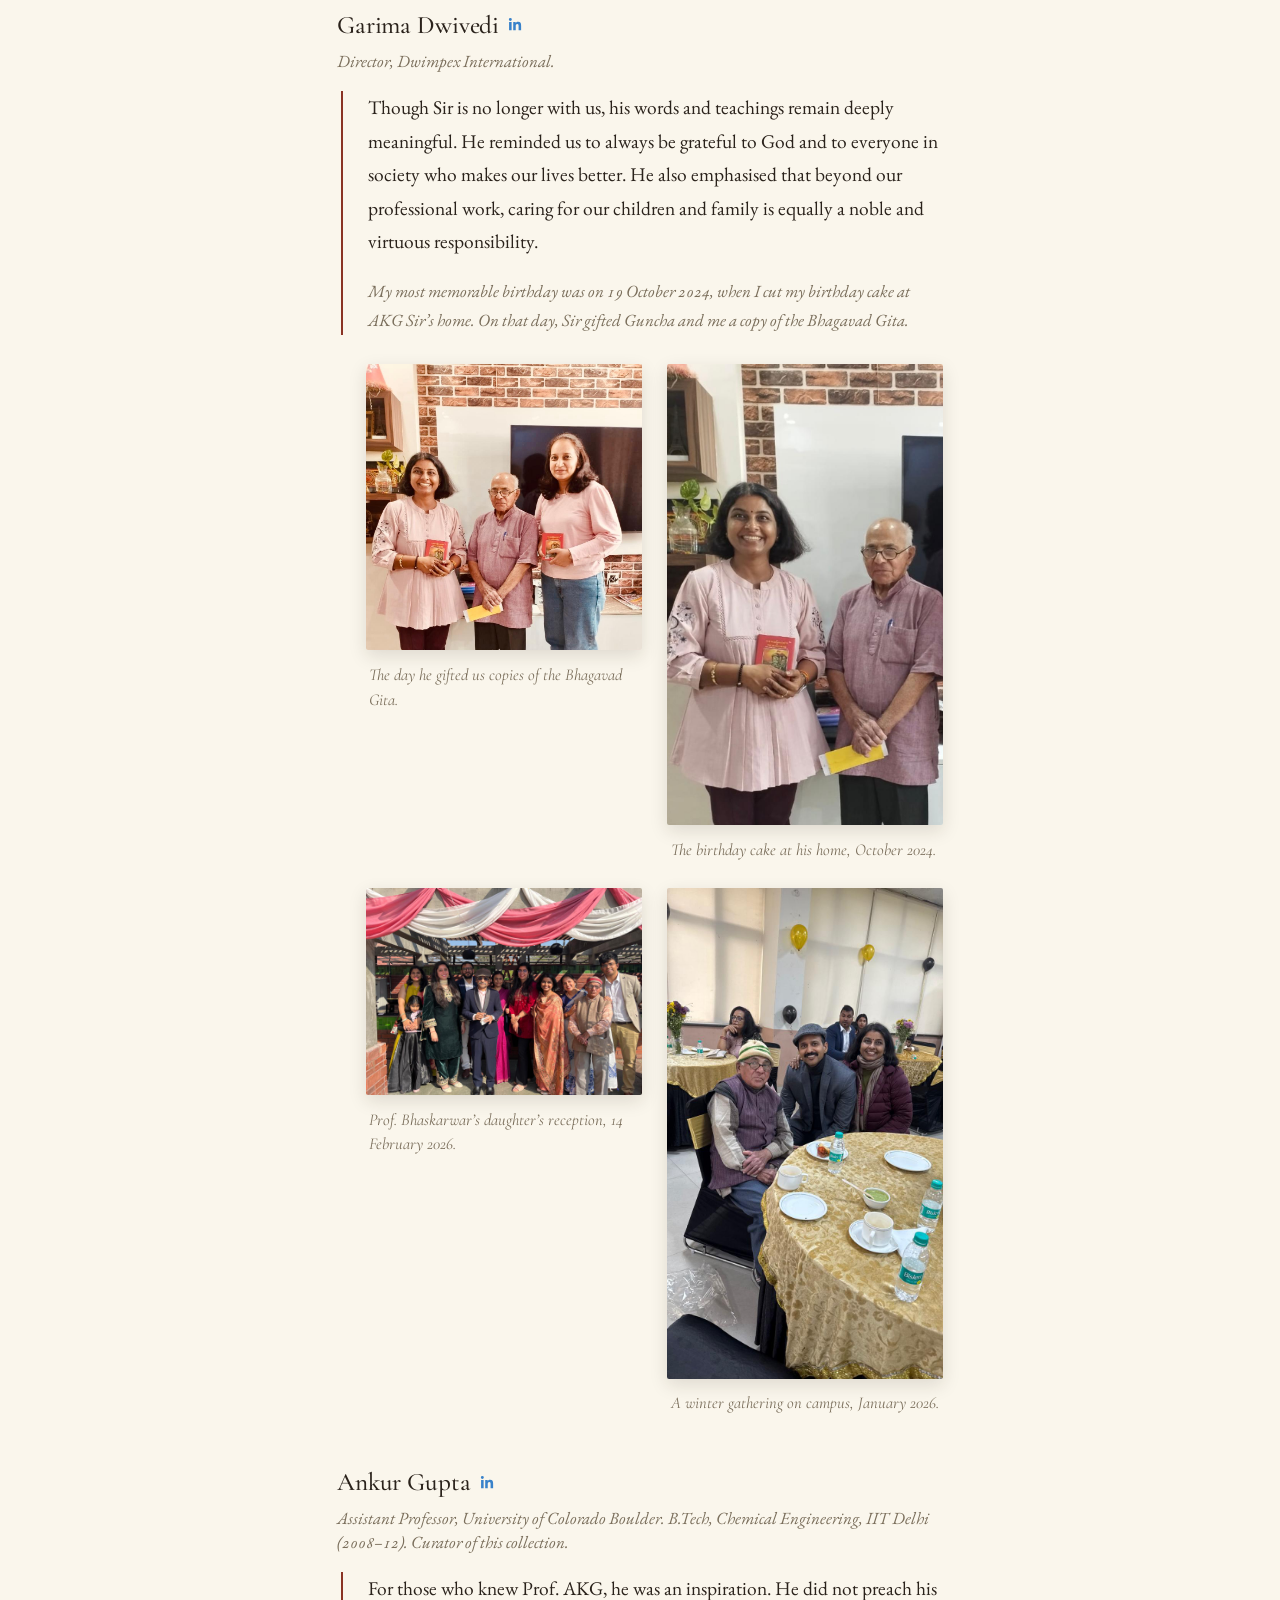
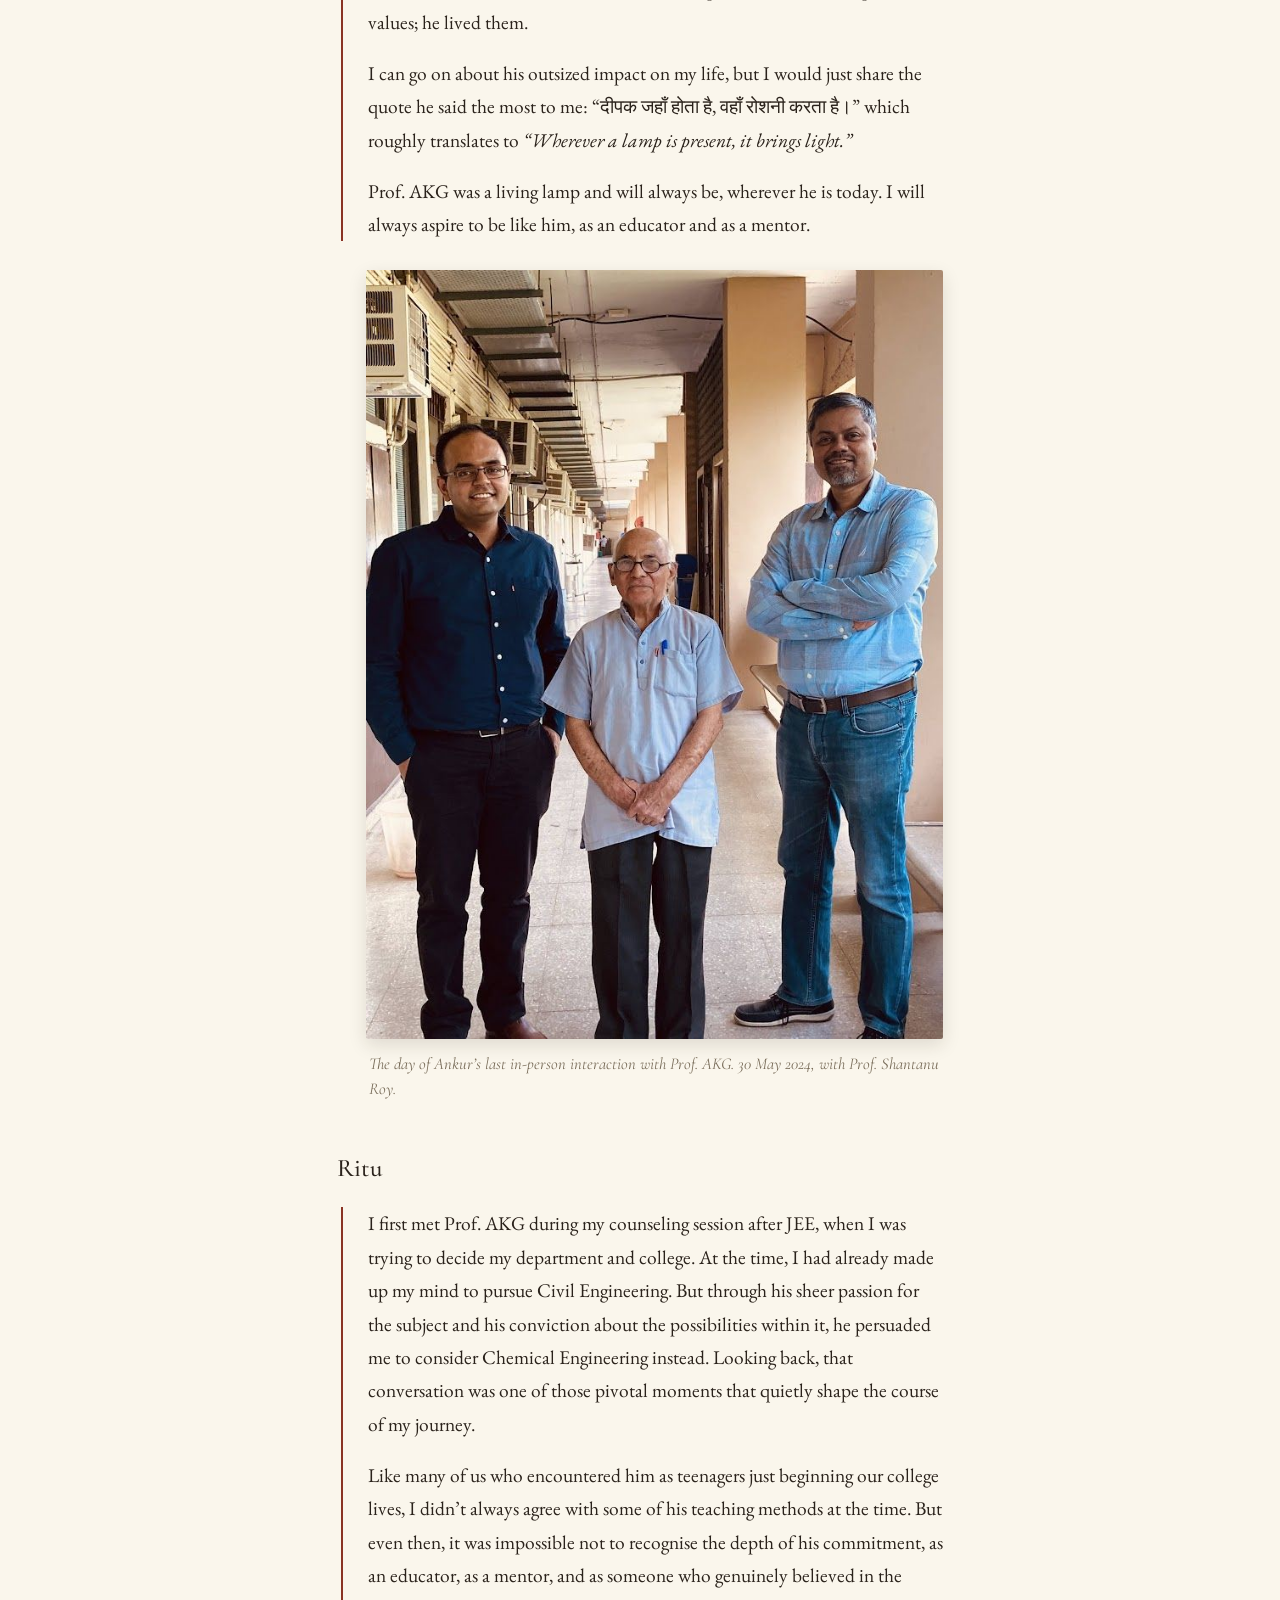
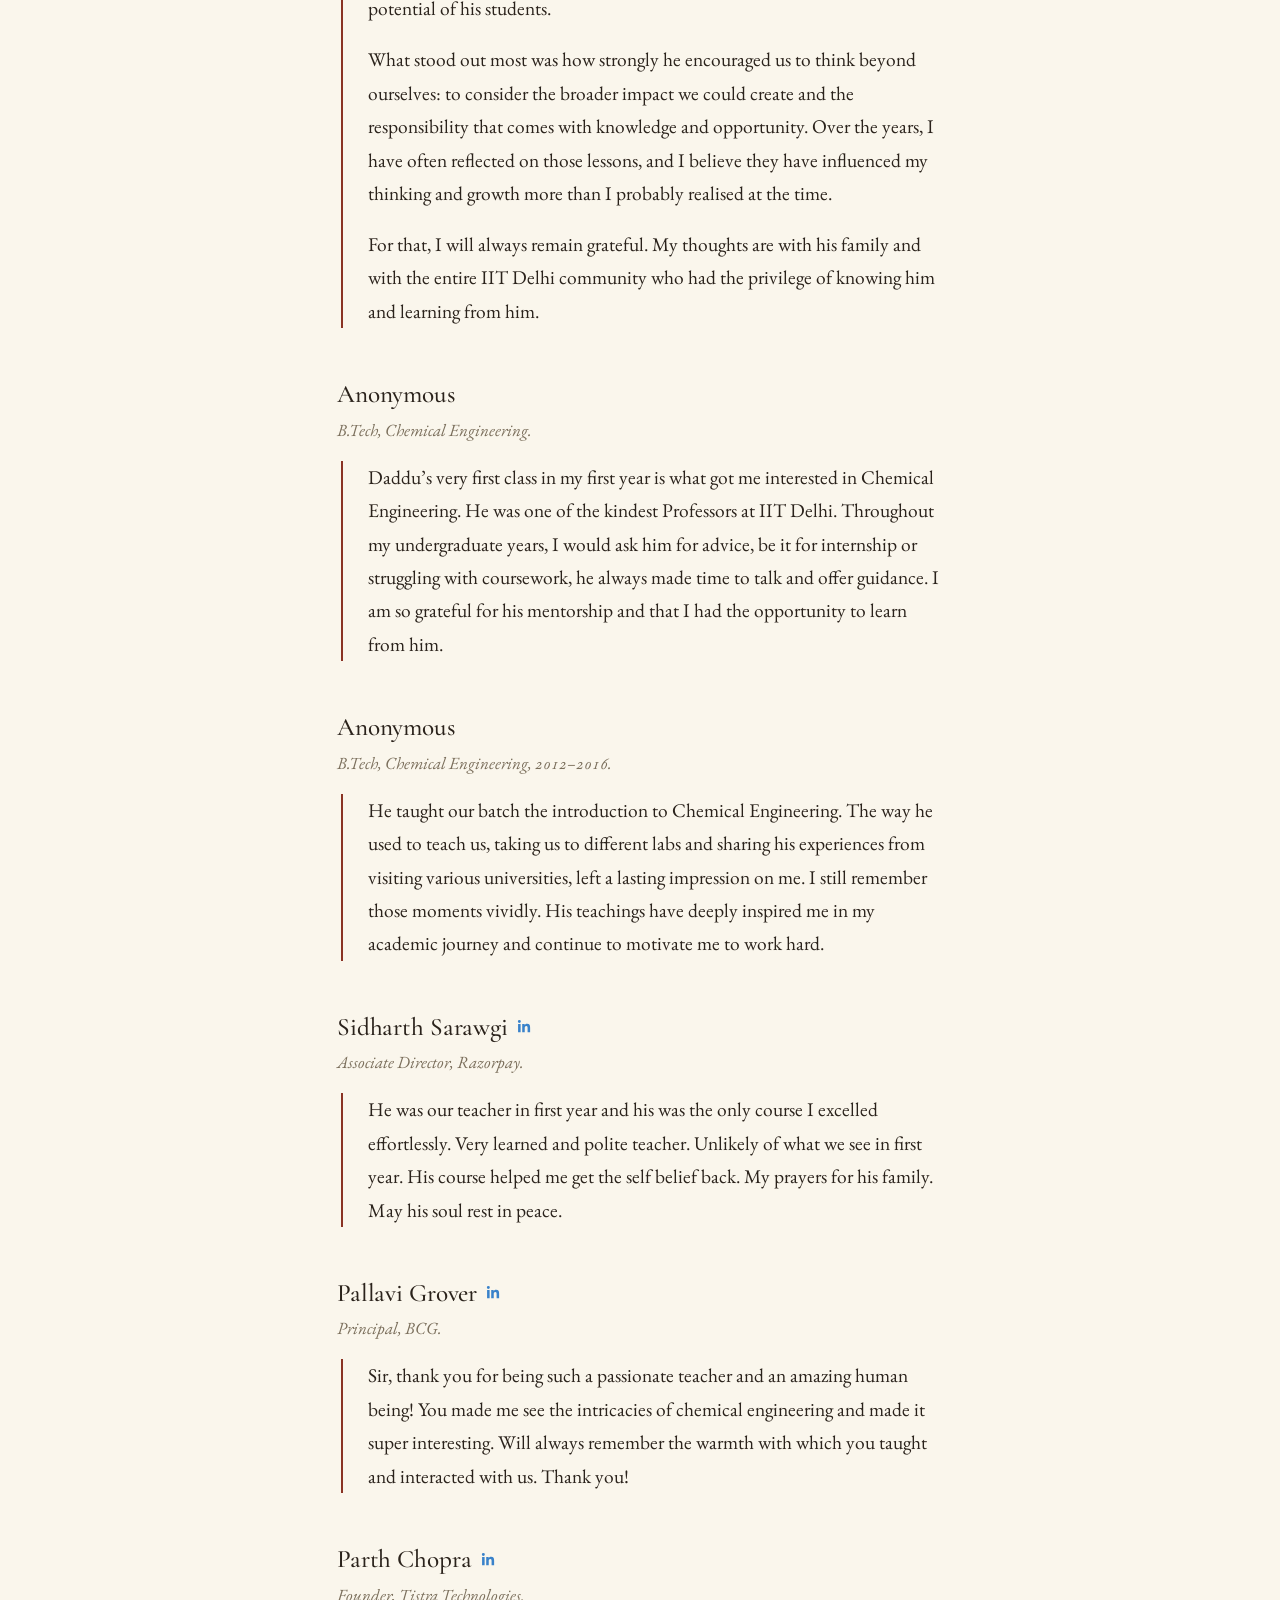
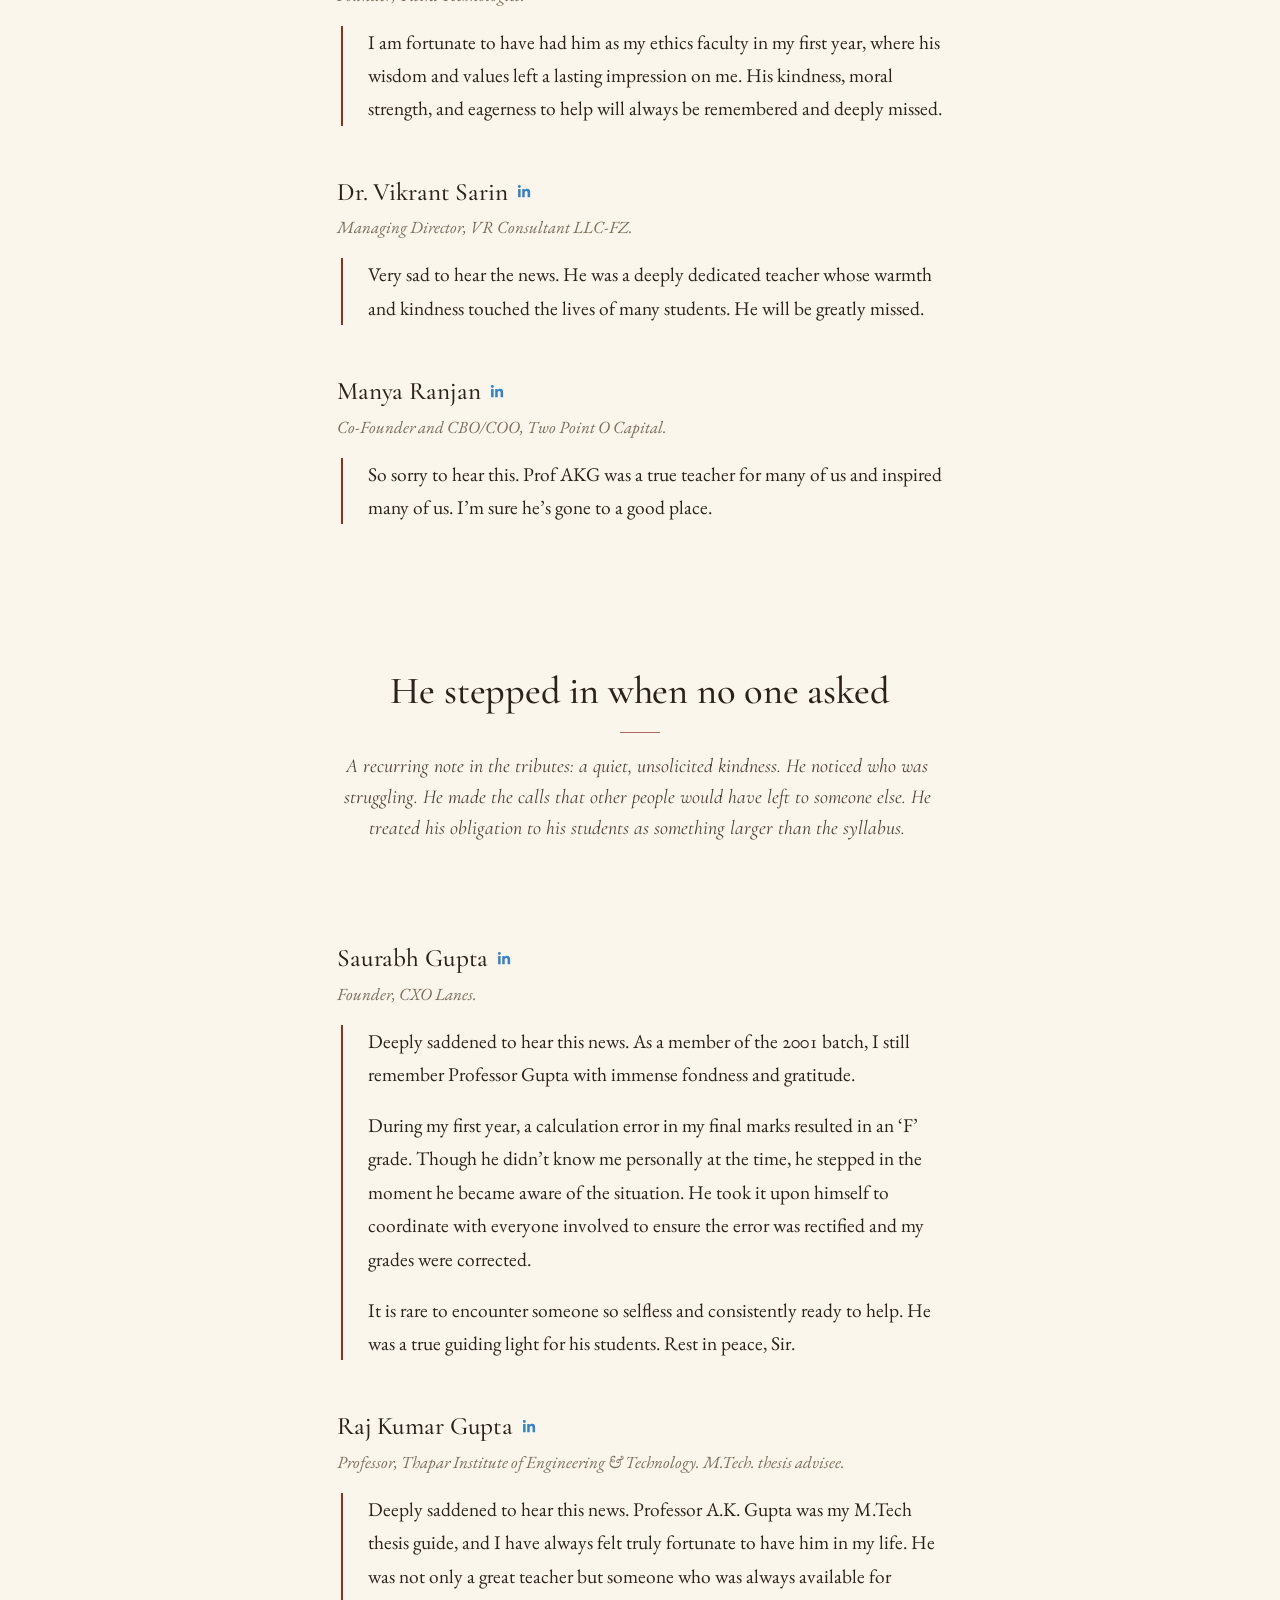
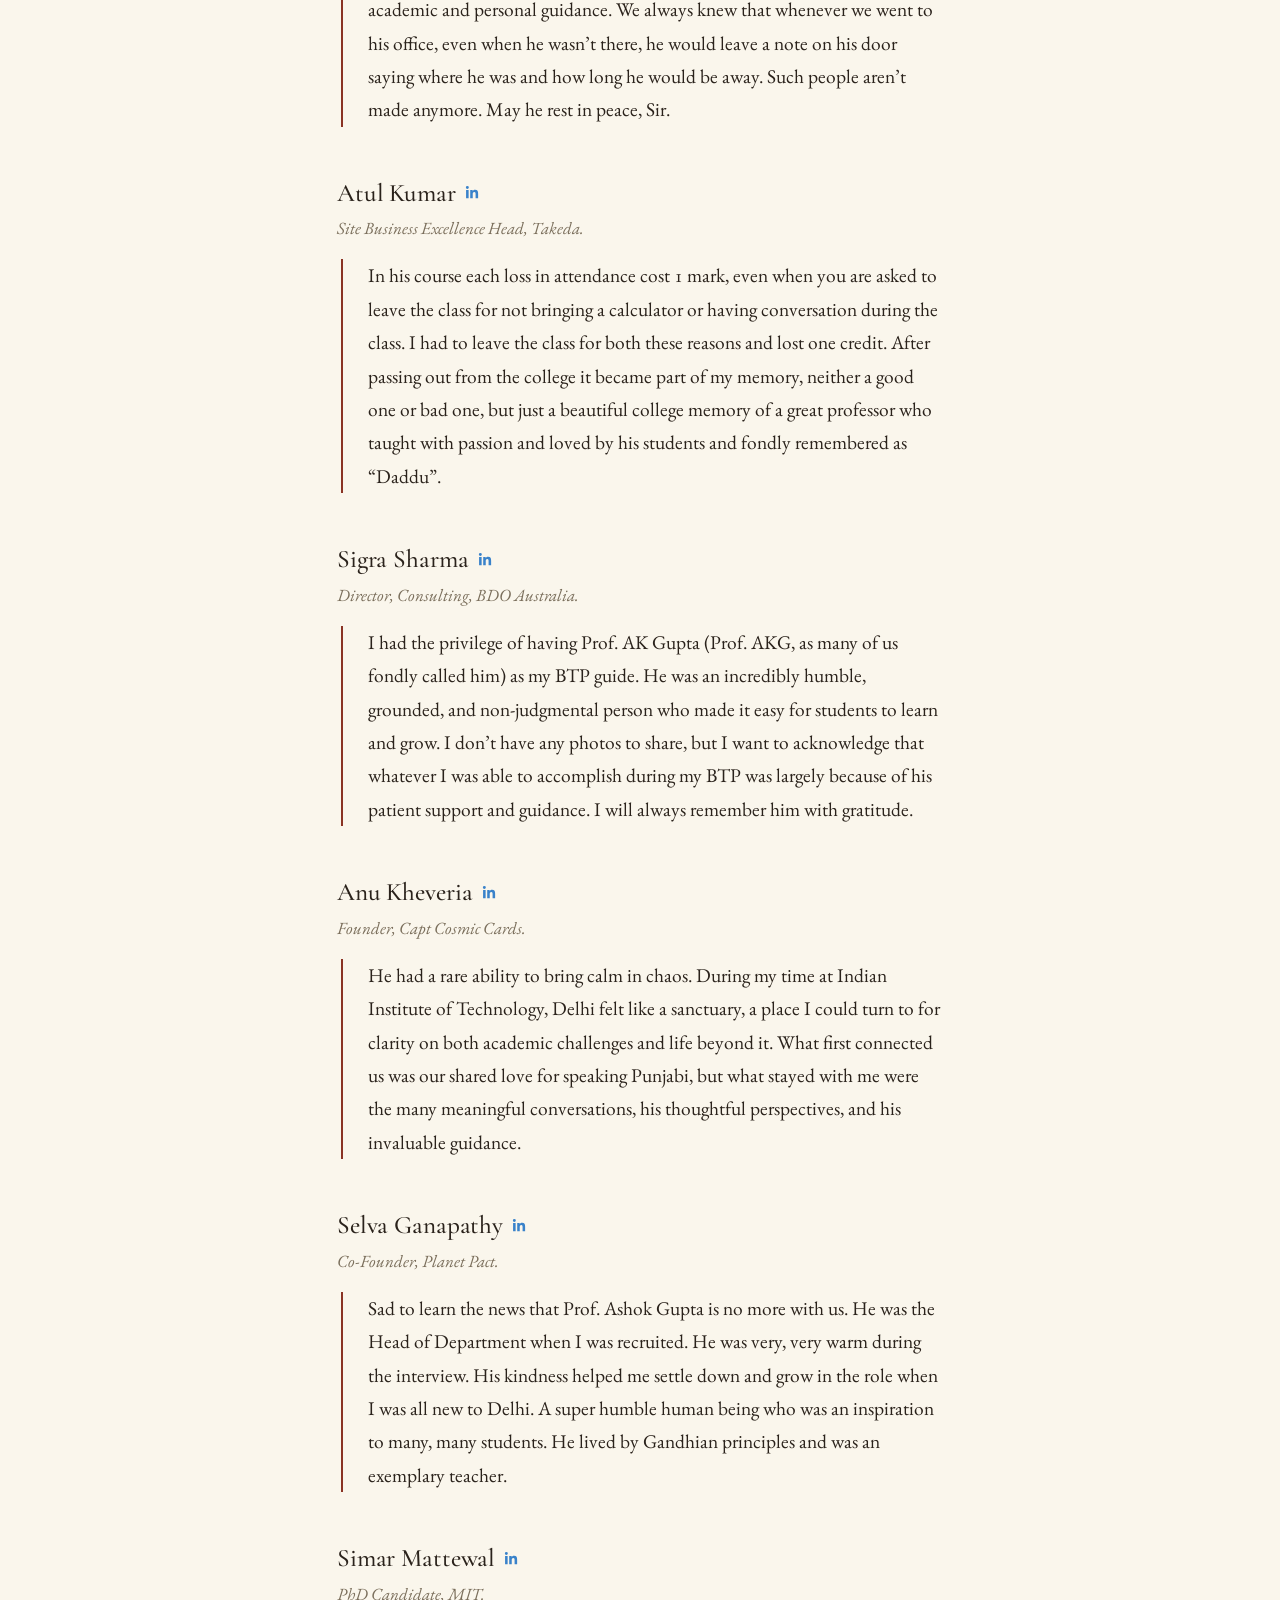
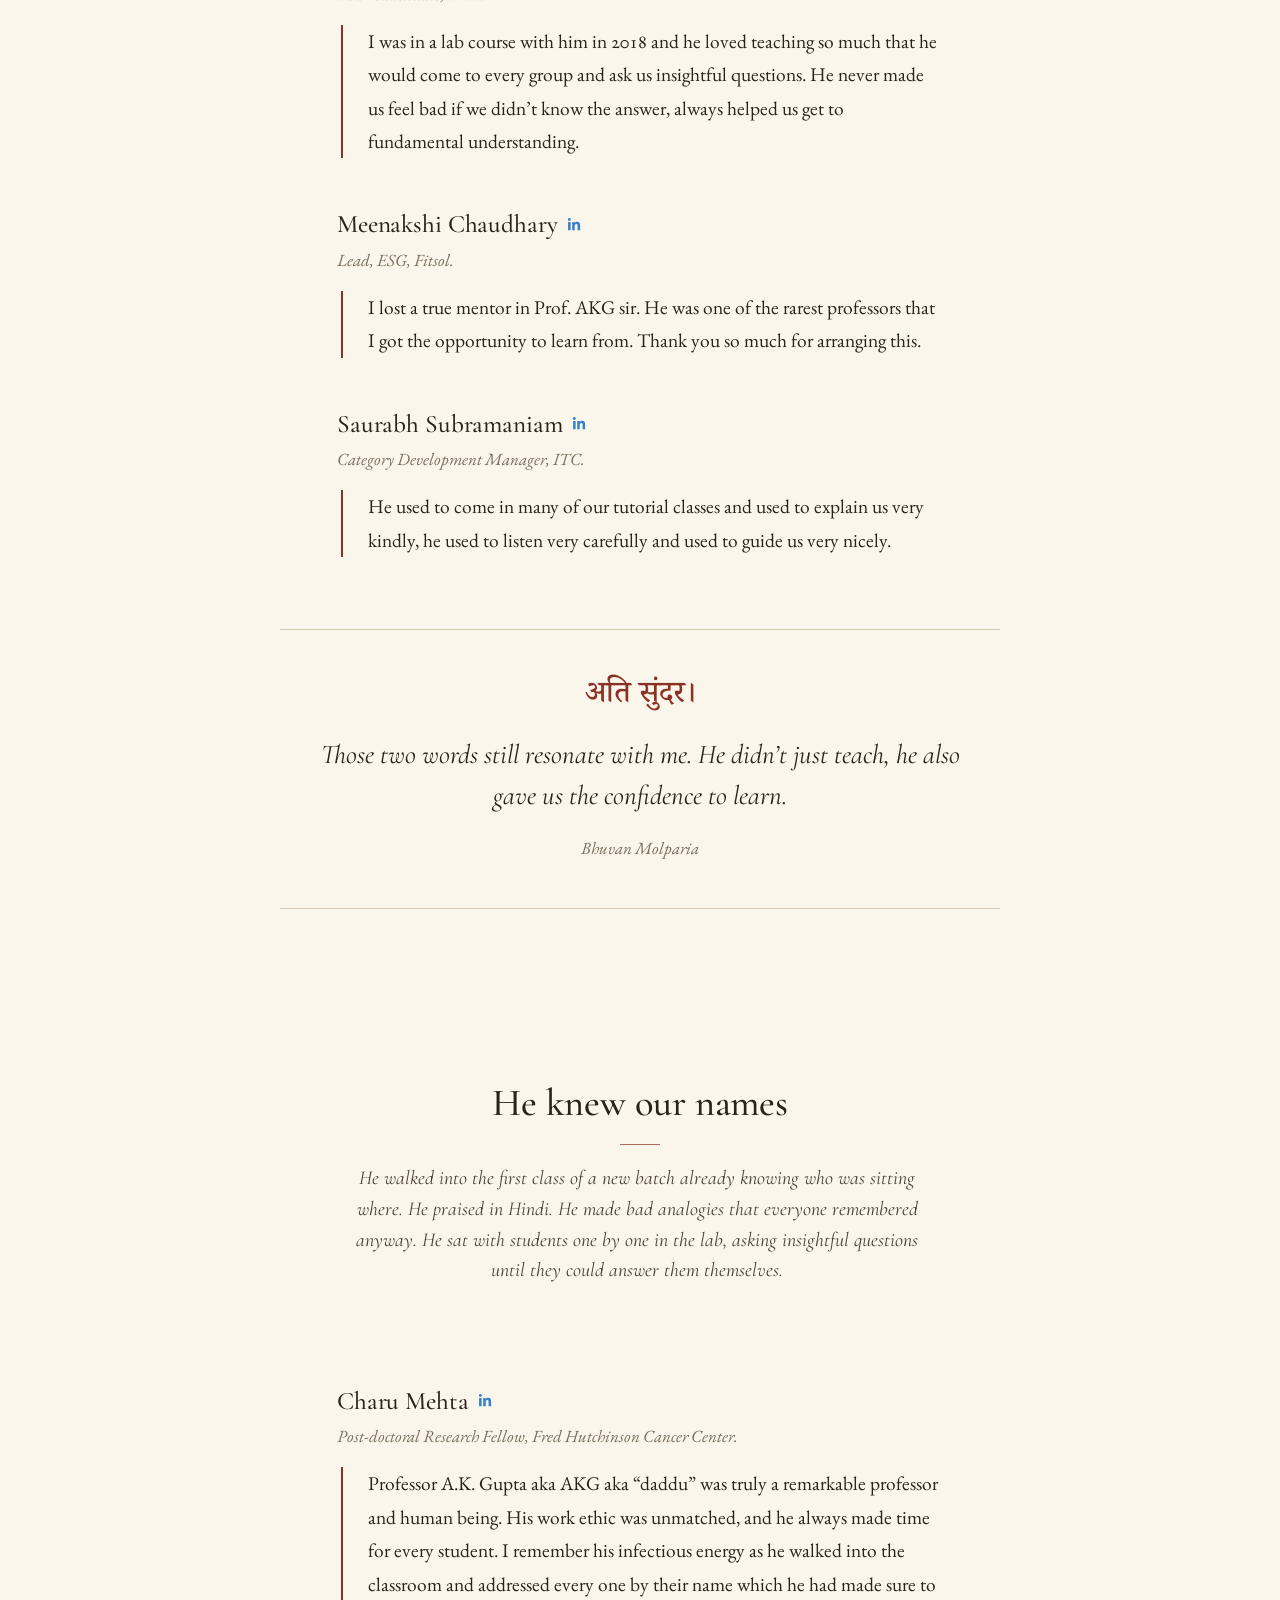
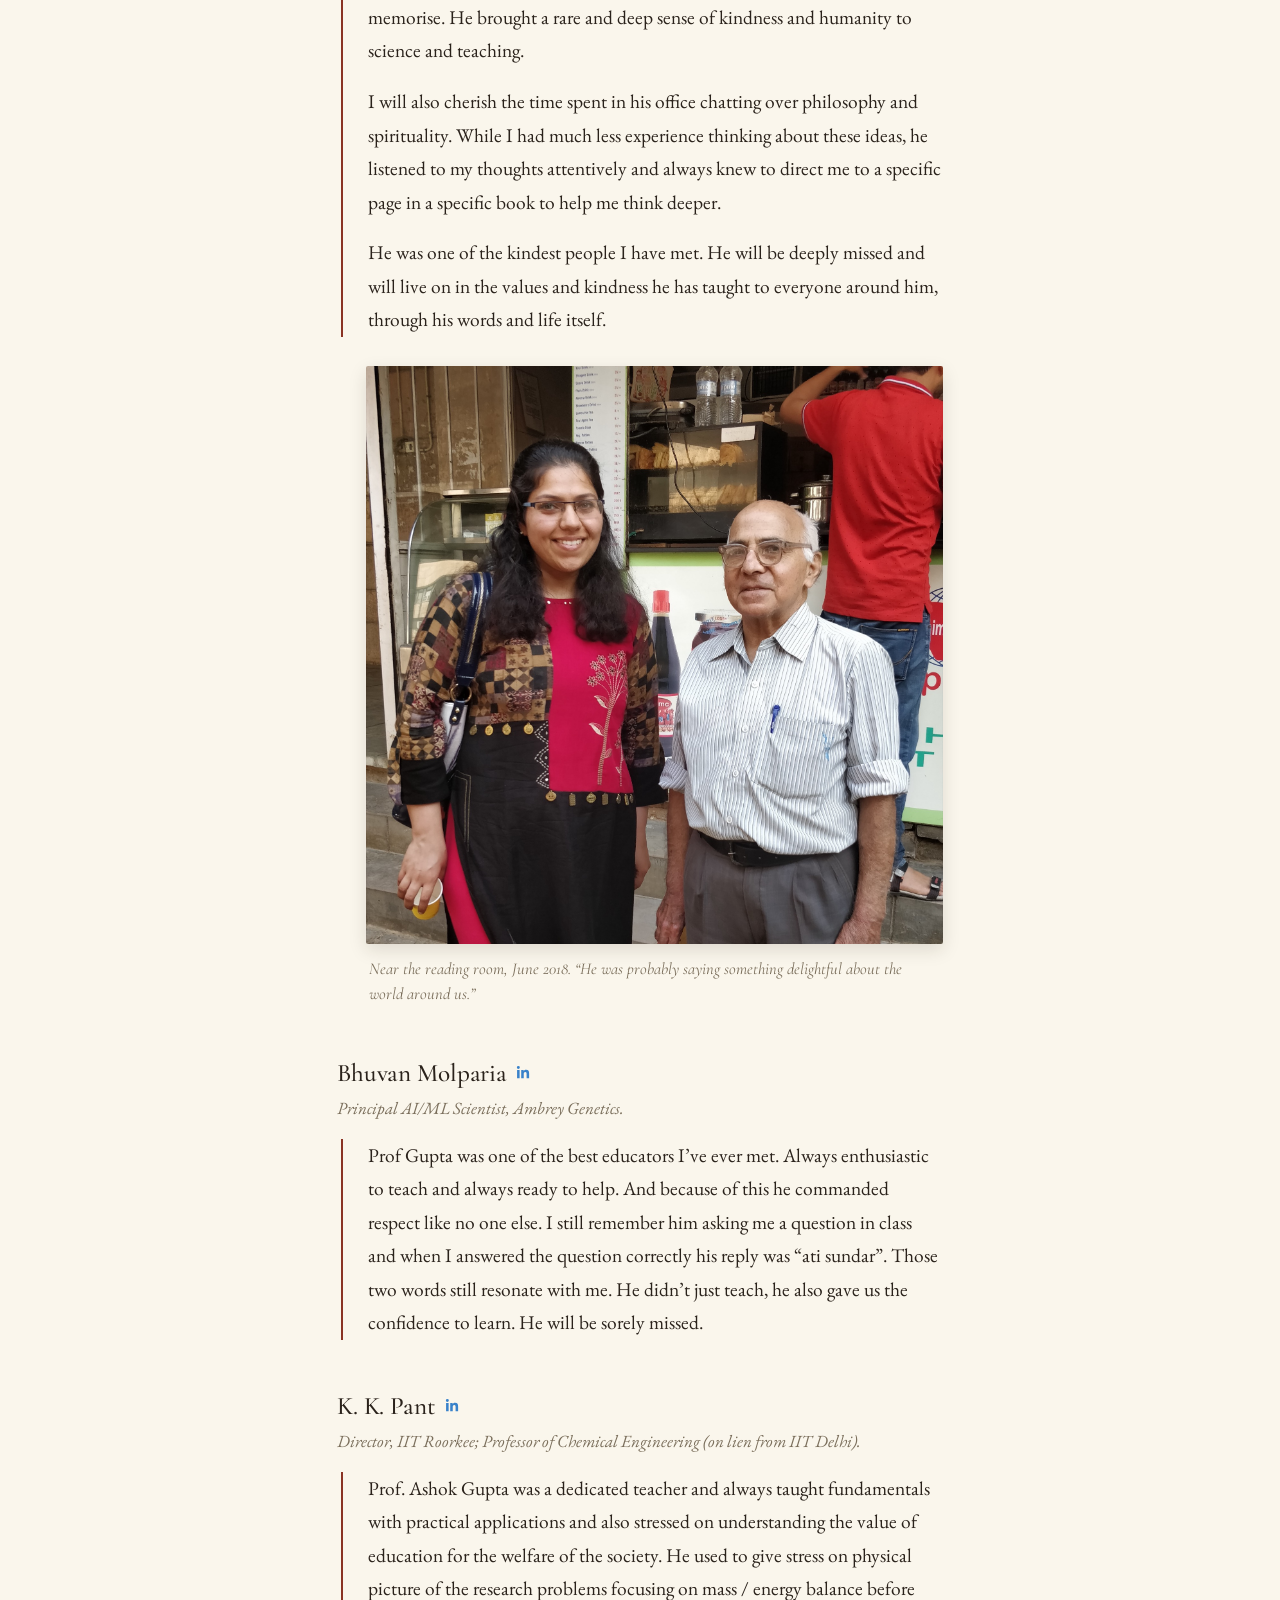
==== commit 8d4d39af: "Move Ritu's tribute directly below Ankur's Co-Authored-By: Claude Opus 4.7 (1M context) <noreply@ant" ====
--- a/Prof-AKG-Tribute/index.html
+++ b/Prof-AKG-Tribute/index.html
@@ -101,6 +101,85 @@
 
 <article class="tribute">
   <header>
+    <h3>Mayank Agrawal <a class="li-icon" href="https://www.linkedin.com/in/mayank-agrawal/" target="_blank" rel="noopener noreferrer" aria-label="LinkedIn profile of Mayank Agrawal" title="LinkedIn"><svg viewBox="0 0 448 512" width="14" height="14" aria-hidden="true" focusable="false"><path fill="currentColor" d="M100.28 448H7.4V148.9h92.88zM53.79 108.1C24.09 108.1 0 83.5 0 53.8a53.79 53.79 0 0 1 107.58 0c0 29.7-24.1 54.3-53.79 54.3zM447.9 448h-92.68V302.4c0-34.7-.7-79.2-48.29-79.2-48.29 0-55.69 37.7-55.69 76.7V448h-92.78V148.9h89.08v40.8h1.3c12.4-23.5 42.69-48.3 87.88-48.3 94 0 111.28 61.9 111.28 142.3V448z"/></svg></a></h3>
+    <p class="connection">Principal TCAD Engineer, TSMC.</p>
+  </header>
+  <div class="message">
+    <p>Professor AKG was someone who truly left an impact on me. In my very first semester at IIT Delhi, I attended his &ldquo;Intro to Chem&rdquo; seminar classes. Coming from a Hindi-medium background, I struggled with the language in general, especially in those early months.</p>
+    <p>One day, we happened to cross paths near block II. He remembered me from the class and we walked together for a few minutes. He asked about me about the semester and I opened up about the challenges I was facing. Without a second thought, he took me to his office, where he showed me the Hindi-medium books he still read. He then said something I&rsquo;ll never forget: &ldquo;Engineering is much harder in Hindi. If you can master that, you&rsquo;ll do brilliantly in English.&rdquo;</p>
+    <p>That simple conversation gave me a sense of confidence I still carry with me. As he often said, &ldquo;We are born chemical engineers.&rdquo; He truly was, not just a brilliant chemical engineer but also an exceptional educator who touched lives in ways he&rsquo;ll never know.</p>
+  </div>
+</article>
+
+<article class="tribute">
+  <header>
+    <h3>Bharti Singhla <a class="li-icon" href="https://www.linkedin.com/in/bharti-singhla-73317174/" target="_blank" rel="noopener noreferrer" aria-label="LinkedIn profile of Bharti Singhla" title="LinkedIn"><svg viewBox="0 0 448 512" width="14" height="14" aria-hidden="true" focusable="false"><path fill="currentColor" d="M100.28 448H7.4V148.9h92.88zM53.79 108.1C24.09 108.1 0 83.5 0 53.8a53.79 53.79 0 0 1 107.58 0c0 29.7-24.1 54.3-53.79 54.3zM447.9 448h-92.68V302.4c0-34.7-.7-79.2-48.29-79.2-48.29 0-55.69 37.7-55.69 76.7V448h-92.78V148.9h89.08v40.8h1.3c12.4-23.5 42.69-48.3 87.88-48.3 94 0 111.28 61.9 111.28 142.3V448z"/></svg></a></h3>
+    <p class="connection">Co-Founder, PragatiEarth. Venture Capital at Momentum.</p>
+  </header>
+  <div class="message">
+    <p>Prof AKG sir started our journey at IIT the Course on Introduction to Chemical Engineering, and everything that he taught has been so valuable all through. Along with that, sir was also a great mentor on making many decisions during the journey of college and beyond. I can recall being able to discuss with sir and get advice when I was confused about which internship to apply for, whether to go for exchange or not, and the summer when my grandmother had passed away and I was struggling with managing my research project. He was truly a blessing for all the students, and we often talked about his kindness and willingness to help students.</p>
+  </div>
+</article>
+
+<article class="tribute">
+  <header>
+    <h3>Anjali Mittal <a class="li-icon" href="https://www.linkedin.com/in/anjali-mittal-2b355012b/" target="_blank" rel="noopener noreferrer" aria-label="LinkedIn profile of Anjali Mittal" title="LinkedIn"><svg viewBox="0 0 448 512" width="14" height="14" aria-hidden="true" focusable="false"><path fill="currentColor" d="M100.28 448H7.4V148.9h92.88zM53.79 108.1C24.09 108.1 0 83.5 0 53.8a53.79 53.79 0 0 1 107.58 0c0 29.7-24.1 54.3-53.79 54.3zM447.9 448h-92.68V302.4c0-34.7-.7-79.2-48.29-79.2-48.29 0-55.69 37.7-55.69 76.7V448h-92.78V148.9h89.08v40.8h1.3c12.4-23.5 42.69-48.3 87.88-48.3 94 0 111.28 61.9 111.28 142.3V448z"/></svg></a></h3>
+    <p class="connection">Scientist (QSP), Simulations Plus.</p>
+  </header>
+  <div class="message">
+    <p>During my final year at IIT Delhi, I met Prof. A. K. Gupta unexpectedly on campus. After exchanging pleasantries, Prof. A. K. Gupta commended me for my academic performance, and told me that I would achieve success in my career if I kept working hard. That conversation with him motivates me almost 10 years later. It is very powerful to know that one of my teachers believed in me, and keeps me going during challenging times. He was a beautiful soul and was supportive towards his students. I am grateful to have taken multiple classes with him at IIT Delhi.</p>
+  </div>
+</article>
+
+<article class="tribute">
+  <header>
+    <h3>Garima Dwivedi <a class="li-icon" href="https://www.linkedin.com/in/dr-garima-dwivedi-nee-mishra-46b50115/" target="_blank" rel="noopener noreferrer" aria-label="LinkedIn profile of Garima Dwivedi" title="LinkedIn"><svg viewBox="0 0 448 512" width="14" height="14" aria-hidden="true" focusable="false"><path fill="currentColor" d="M100.28 448H7.4V148.9h92.88zM53.79 108.1C24.09 108.1 0 83.5 0 53.8a53.79 53.79 0 0 1 107.58 0c0 29.7-24.1 54.3-53.79 54.3zM447.9 448h-92.68V302.4c0-34.7-.7-79.2-48.29-79.2-48.29 0-55.69 37.7-55.69 76.7V448h-92.78V148.9h89.08v40.8h1.3c12.4-23.5 42.69-48.3 87.88-48.3 94 0 111.28 61.9 111.28 142.3V448z"/></svg></a></h3>
+    <p class="connection">Director, Dwimpex International.</p>
+  </header>
+  <div class="message">
+    <p>Though Sir is no longer with us, his words and teachings remain deeply meaningful. He reminded us to always be grateful to God and to everyone in society who makes our lives better. He also emphasised that beyond our professional work, caring for our children and family is equally a noble and virtuous responsibility.</p>
+    <p class="caption">My most memorable birthday was on 19 October 2024, when I cut my birthday cake at AKG Sir&rsquo;s home. On that day, Sir gifted Guncha and me a copy of the Bhagavad Gita.</p>
+  </div>
+  <div class="tribute-photos">
+    <figure>
+      <img src="assets/photos/07-gita-gift.jpeg" alt="Prof. Gupta gifting two students copies of the Bhagavad Gita at his home.">
+      <figcaption>The day he gifted us copies of the Bhagavad Gita.</figcaption>
+    </figure>
+    <figure>
+      <img src="assets/photos/06-cake-cutting.jpeg" alt="A student feeding cake to Prof. Gupta at his home.">
+      <figcaption>The birthday cake at his home, October 2024.</figcaption>
+    </figure>
+    <figure>
+      <img src="assets/photos/08-reception.jpeg" alt="A group of friends, students and Prof. Gupta at a wedding reception on the IIT Delhi campus.">
+      <figcaption>Prof. Bhaskarwar&rsquo;s daughter&rsquo;s reception, 14 February 2026.</figcaption>
+    </figure>
+    <figure>
+      <img src="assets/photos/13-winter-event.jpeg" alt="Prof. Gupta in a winter cap, seated at a banquet table with former students.">
+      <figcaption>A winter gathering on campus, January 2026.</figcaption>
+    </figure>
+  </div>
+</article>
+
+<article class="tribute">
+  <header>
+    <h3>Ankur Gupta <a class="li-icon" href="https://www.linkedin.com/in/ankurg90/" target="_blank" rel="noopener noreferrer" aria-label="LinkedIn profile of Ankur Gupta" title="LinkedIn"><svg viewBox="0 0 448 512" width="14" height="14" aria-hidden="true" focusable="false"><path fill="currentColor" d="M100.28 448H7.4V148.9h92.88zM53.79 108.1C24.09 108.1 0 83.5 0 53.8a53.79 53.79 0 0 1 107.58 0c0 29.7-24.1 54.3-53.79 54.3zM447.9 448h-92.68V302.4c0-34.7-.7-79.2-48.29-79.2-48.29 0-55.69 37.7-55.69 76.7V448h-92.78V148.9h89.08v40.8h1.3c12.4-23.5 42.69-48.3 87.88-48.3 94 0 111.28 61.9 111.28 142.3V448z"/></svg></a></h3>
+    <p class="connection">Assistant Professor, University of Colorado Boulder. B.Tech, Chemical Engineering, IIT Delhi (2008–12). Curator of this collection.</p>
+  </header>
+  <div class="message">
+    <p>For those who knew Prof. AKG, he was an inspiration. He did not preach his values; he lived them.</p>
+    <p>I can go on about his outsized impact on my life, but I would just share the quote he said the most to me: <span class="devanagari-inline">&ldquo;दीपक जहाँ होता है, वहाँ रोशनी करता है।&rdquo;</span> which roughly translates to <em>&ldquo;Wherever a lamp is present, it brings light.&rdquo;</em></p>
+    <p>Prof. AKG was a living lamp and will always be, wherever he is today. I will always aspire to be like him, as an educator and as a mentor.</p>
+  </div>
+  <div class="tribute-photos">
+    <figure>
+      <img src="assets/photos/03-iitd-hallway.jpeg" alt="Prof. Gupta in the Chemical Engineering corridor at IIT Delhi, flanked by Ankur Gupta and Prof. Shantanu Roy.">
+      <figcaption>The day of Ankur&rsquo;s last in-person interaction with Prof. AKG. 30 May 2024, with Prof. Shantanu Roy.</figcaption>
+    </figure>
+  </div>
+</article>
+
+<article class="tribute">
+  <header>
     <h3>Ritu</h3>
   </header>
   <div class="message">
@@ -108,85 +187,6 @@
     <p>Like many of us who encountered him as teenagers just beginning our college lives, I didn&rsquo;t always agree with some of his teaching methods at the time. But even then, it was impossible not to recognise the depth of his commitment, as an educator, as a mentor, and as someone who genuinely believed in the potential of his students.</p>
     <p>What stood out most was how strongly he encouraged us to think beyond ourselves: to consider the broader impact we could create and the responsibility that comes with knowledge and opportunity. Over the years, I have often reflected on those lessons, and I believe they have influenced my thinking and growth more than I probably realised at the time.</p>
     <p>For that, I will always remain grateful. My thoughts are with his family and with the entire IIT Delhi community who had the privilege of knowing him and learning from him.</p>
-  </div>
-</article>
-
-<article class="tribute">
-  <header>
-    <h3>Mayank Agrawal <a class="li-icon" href="https://www.linkedin.com/in/mayank-agrawal/" target="_blank" rel="noopener noreferrer" aria-label="LinkedIn profile of Mayank Agrawal" title="LinkedIn"><svg viewBox="0 0 448 512" width="14" height="14" aria-hidden="true" focusable="false"><path fill="currentColor" d="M100.28 448H7.4V148.9h92.88zM53.79 108.1C24.09 108.1 0 83.5 0 53.8a53.79 53.79 0 0 1 107.58 0c0 29.7-24.1 54.3-53.79 54.3zM447.9 448h-92.68V302.4c0-34.7-.7-79.2-48.29-79.2-48.29 0-55.69 37.7-55.69 76.7V448h-92.78V148.9h89.08v40.8h1.3c12.4-23.5 42.69-48.3 87.88-48.3 94 0 111.28 61.9 111.28 142.3V448z"/></svg></a></h3>
-    <p class="connection">Principal TCAD Engineer, TSMC.</p>
-  </header>
-  <div class="message">
-    <p>Professor AKG was someone who truly left an impact on me. In my very first semester at IIT Delhi, I attended his &ldquo;Intro to Chem&rdquo; seminar classes. Coming from a Hindi-medium background, I struggled with the language in general, especially in those early months.</p>
-    <p>One day, we happened to cross paths near block II. He remembered me from the class and we walked together for a few minutes. He asked about me about the semester and I opened up about the challenges I was facing. Without a second thought, he took me to his office, where he showed me the Hindi-medium books he still read. He then said something I&rsquo;ll never forget: &ldquo;Engineering is much harder in Hindi. If you can master that, you&rsquo;ll do brilliantly in English.&rdquo;</p>
-    <p>That simple conversation gave me a sense of confidence I still carry with me. As he often said, &ldquo;We are born chemical engineers.&rdquo; He truly was, not just a brilliant chemical engineer but also an exceptional educator who touched lives in ways he&rsquo;ll never know.</p>
-  </div>
-</article>
-
-<article class="tribute">
-  <header>
-    <h3>Bharti Singhla <a class="li-icon" href="https://www.linkedin.com/in/bharti-singhla-73317174/" target="_blank" rel="noopener noreferrer" aria-label="LinkedIn profile of Bharti Singhla" title="LinkedIn"><svg viewBox="0 0 448 512" width="14" height="14" aria-hidden="true" focusable="false"><path fill="currentColor" d="M100.28 448H7.4V148.9h92.88zM53.79 108.1C24.09 108.1 0 83.5 0 53.8a53.79 53.79 0 0 1 107.58 0c0 29.7-24.1 54.3-53.79 54.3zM447.9 448h-92.68V302.4c0-34.7-.7-79.2-48.29-79.2-48.29 0-55.69 37.7-55.69 76.7V448h-92.78V148.9h89.08v40.8h1.3c12.4-23.5 42.69-48.3 87.88-48.3 94 0 111.28 61.9 111.28 142.3V448z"/></svg></a></h3>
-    <p class="connection">Co-Founder, PragatiEarth. Venture Capital at Momentum.</p>
-  </header>
-  <div class="message">
-    <p>Prof AKG sir started our journey at IIT the Course on Introduction to Chemical Engineering, and everything that he taught has been so valuable all through. Along with that, sir was also a great mentor on making many decisions during the journey of college and beyond. I can recall being able to discuss with sir and get advice when I was confused about which internship to apply for, whether to go for exchange or not, and the summer when my grandmother had passed away and I was struggling with managing my research project. He was truly a blessing for all the students, and we often talked about his kindness and willingness to help students.</p>
-  </div>
-</article>
-
-<article class="tribute">
-  <header>
-    <h3>Anjali Mittal <a class="li-icon" href="https://www.linkedin.com/in/anjali-mittal-2b355012b/" target="_blank" rel="noopener noreferrer" aria-label="LinkedIn profile of Anjali Mittal" title="LinkedIn"><svg viewBox="0 0 448 512" width="14" height="14" aria-hidden="true" focusable="false"><path fill="currentColor" d="M100.28 448H7.4V148.9h92.88zM53.79 108.1C24.09 108.1 0 83.5 0 53.8a53.79 53.79 0 0 1 107.58 0c0 29.7-24.1 54.3-53.79 54.3zM447.9 448h-92.68V302.4c0-34.7-.7-79.2-48.29-79.2-48.29 0-55.69 37.7-55.69 76.7V448h-92.78V148.9h89.08v40.8h1.3c12.4-23.5 42.69-48.3 87.88-48.3 94 0 111.28 61.9 111.28 142.3V448z"/></svg></a></h3>
-    <p class="connection">Scientist (QSP), Simulations Plus.</p>
-  </header>
-  <div class="message">
-    <p>During my final year at IIT Delhi, I met Prof. A. K. Gupta unexpectedly on campus. After exchanging pleasantries, Prof. A. K. Gupta commended me for my academic performance, and told me that I would achieve success in my career if I kept working hard. That conversation with him motivates me almost 10 years later. It is very powerful to know that one of my teachers believed in me, and keeps me going during challenging times. He was a beautiful soul and was supportive towards his students. I am grateful to have taken multiple classes with him at IIT Delhi.</p>
-  </div>
-</article>
-
-<article class="tribute">
-  <header>
-    <h3>Garima Dwivedi <a class="li-icon" href="https://www.linkedin.com/in/dr-garima-dwivedi-nee-mishra-46b50115/" target="_blank" rel="noopener noreferrer" aria-label="LinkedIn profile of Garima Dwivedi" title="LinkedIn"><svg viewBox="0 0 448 512" width="14" height="14" aria-hidden="true" focusable="false"><path fill="currentColor" d="M100.28 448H7.4V148.9h92.88zM53.79 108.1C24.09 108.1 0 83.5 0 53.8a53.79 53.79 0 0 1 107.58 0c0 29.7-24.1 54.3-53.79 54.3zM447.9 448h-92.68V302.4c0-34.7-.7-79.2-48.29-79.2-48.29 0-55.69 37.7-55.69 76.7V448h-92.78V148.9h89.08v40.8h1.3c12.4-23.5 42.69-48.3 87.88-48.3 94 0 111.28 61.9 111.28 142.3V448z"/></svg></a></h3>
-    <p class="connection">Director, Dwimpex International.</p>
-  </header>
-  <div class="message">
-    <p>Though Sir is no longer with us, his words and teachings remain deeply meaningful. He reminded us to always be grateful to God and to everyone in society who makes our lives better. He also emphasised that beyond our professional work, caring for our children and family is equally a noble and virtuous responsibility.</p>
-    <p class="caption">My most memorable birthday was on 19 October 2024, when I cut my birthday cake at AKG Sir&rsquo;s home. On that day, Sir gifted Guncha and me a copy of the Bhagavad Gita.</p>
-  </div>
-  <div class="tribute-photos">
-    <figure>
-      <img src="assets/photos/07-gita-gift.jpeg" alt="Prof. Gupta gifting two students copies of the Bhagavad Gita at his home.">
-      <figcaption>The day he gifted us copies of the Bhagavad Gita.</figcaption>
-    </figure>
-    <figure>
-      <img src="assets/photos/06-cake-cutting.jpeg" alt="A student feeding cake to Prof. Gupta at his home.">
-      <figcaption>The birthday cake at his home, October 2024.</figcaption>
-    </figure>
-    <figure>
-      <img src="assets/photos/08-reception.jpeg" alt="A group of friends, students and Prof. Gupta at a wedding reception on the IIT Delhi campus.">
-      <figcaption>Prof. Bhaskarwar&rsquo;s daughter&rsquo;s reception, 14 February 2026.</figcaption>
-    </figure>
-    <figure>
-      <img src="assets/photos/13-winter-event.jpeg" alt="Prof. Gupta in a winter cap, seated at a banquet table with former students.">
-      <figcaption>A winter gathering on campus, January 2026.</figcaption>
-    </figure>
-  </div>
-</article>
-
-<article class="tribute">
-  <header>
-    <h3>Ankur Gupta <a class="li-icon" href="https://www.linkedin.com/in/ankurg90/" target="_blank" rel="noopener noreferrer" aria-label="LinkedIn profile of Ankur Gupta" title="LinkedIn"><svg viewBox="0 0 448 512" width="14" height="14" aria-hidden="true" focusable="false"><path fill="currentColor" d="M100.28 448H7.4V148.9h92.88zM53.79 108.1C24.09 108.1 0 83.5 0 53.8a53.79 53.79 0 0 1 107.58 0c0 29.7-24.1 54.3-53.79 54.3zM447.9 448h-92.68V302.4c0-34.7-.7-79.2-48.29-79.2-48.29 0-55.69 37.7-55.69 76.7V448h-92.78V148.9h89.08v40.8h1.3c12.4-23.5 42.69-48.3 87.88-48.3 94 0 111.28 61.9 111.28 142.3V448z"/></svg></a></h3>
-    <p class="connection">Assistant Professor, University of Colorado Boulder. B.Tech, Chemical Engineering, IIT Delhi (2008–12). Curator of this collection.</p>
-  </header>
-  <div class="message">
-    <p>For those who knew Prof. AKG, he was an inspiration. He did not preach his values; he lived them.</p>
-    <p>I can go on about his outsized impact on my life, but I would just share the quote he said the most to me: <span class="devanagari-inline">&ldquo;दीपक जहाँ होता है, वहाँ रोशनी करता है।&rdquo;</span> which roughly translates to <em>&ldquo;Wherever a lamp is present, it brings light.&rdquo;</em></p>
-    <p>Prof. AKG was a living lamp and will always be, wherever he is today. I will always aspire to be like him, as an educator and as a mentor.</p>
-  </div>
-  <div class="tribute-photos">
-    <figure>
-      <img src="assets/photos/03-iitd-hallway.jpeg" alt="Prof. Gupta in the Chemical Engineering corridor at IIT Delhi, flanked by Ankur Gupta and Prof. Shantanu Roy.">
-      <figcaption>The day of Ankur&rsquo;s last in-person interaction with Prof. AKG. 30 May 2024, with Prof. Shantanu Roy.</figcaption>
-    </figure>
   </div>
 </article>
 
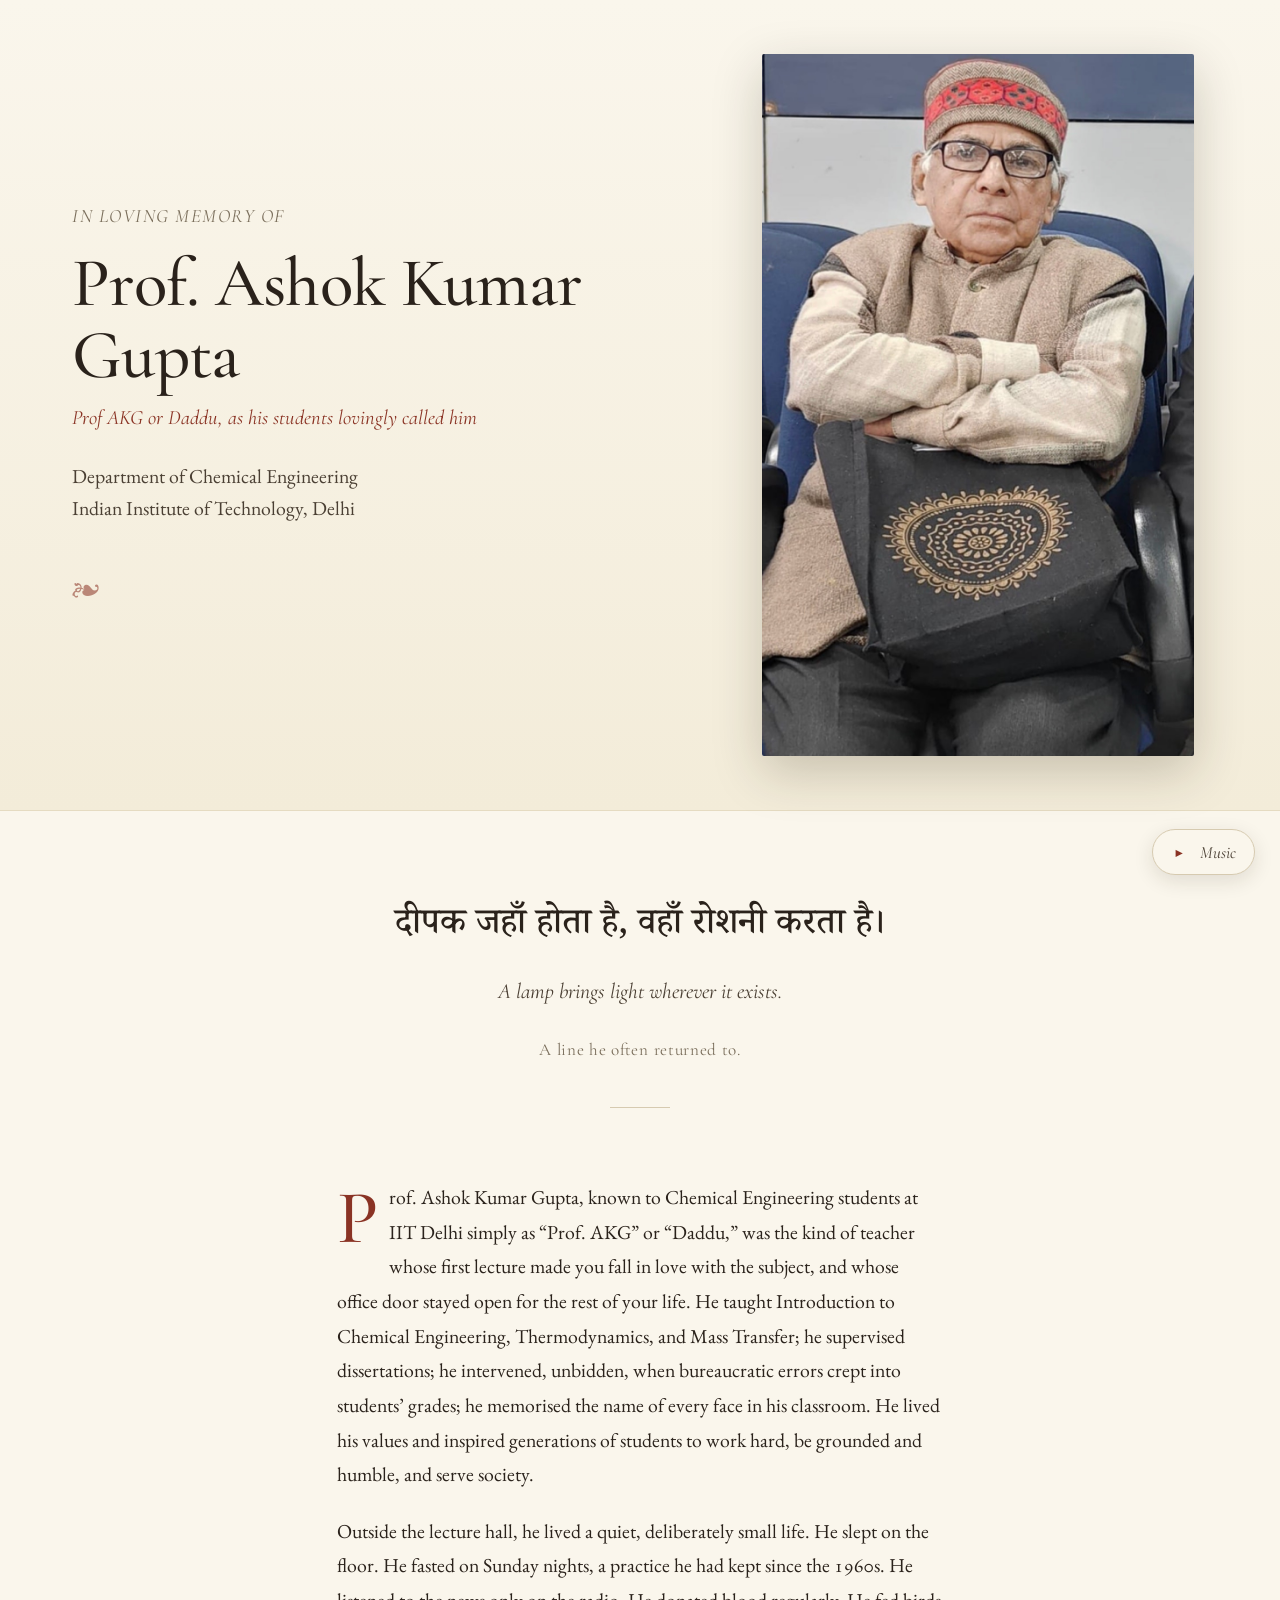
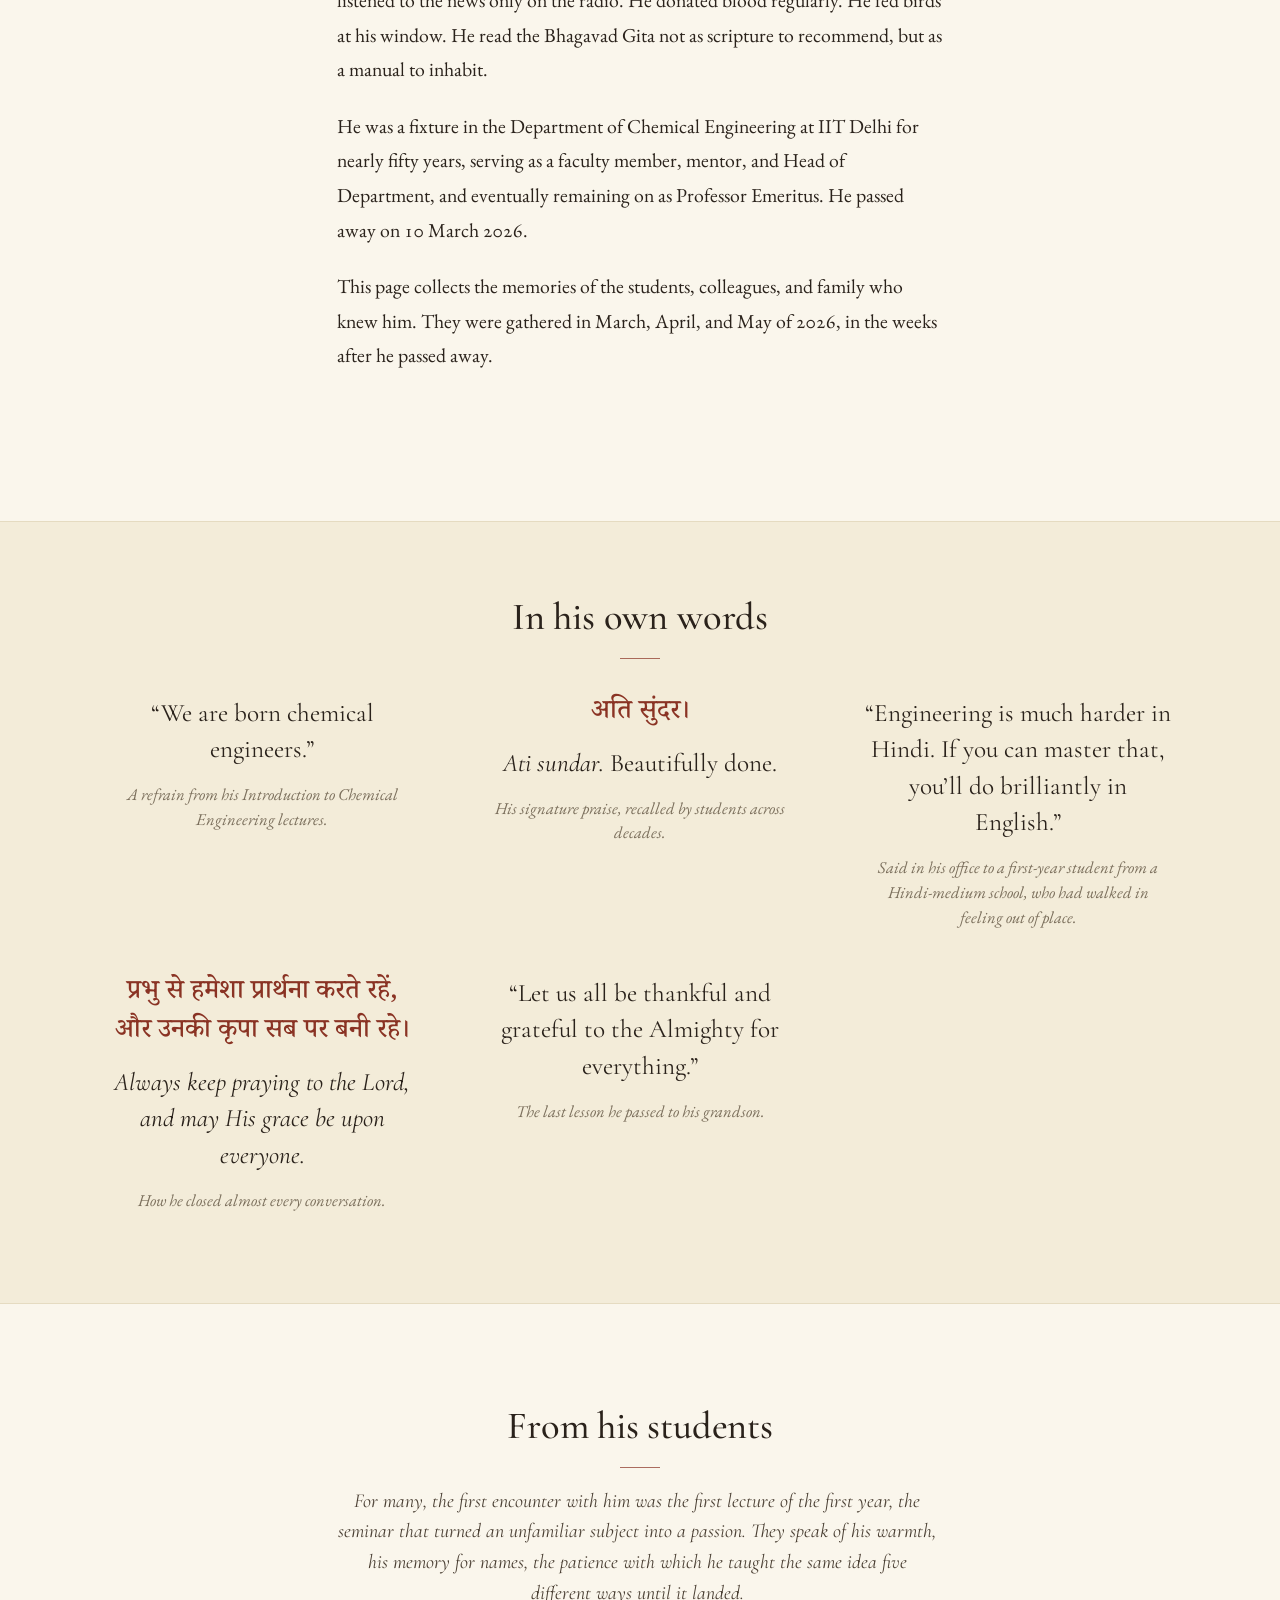
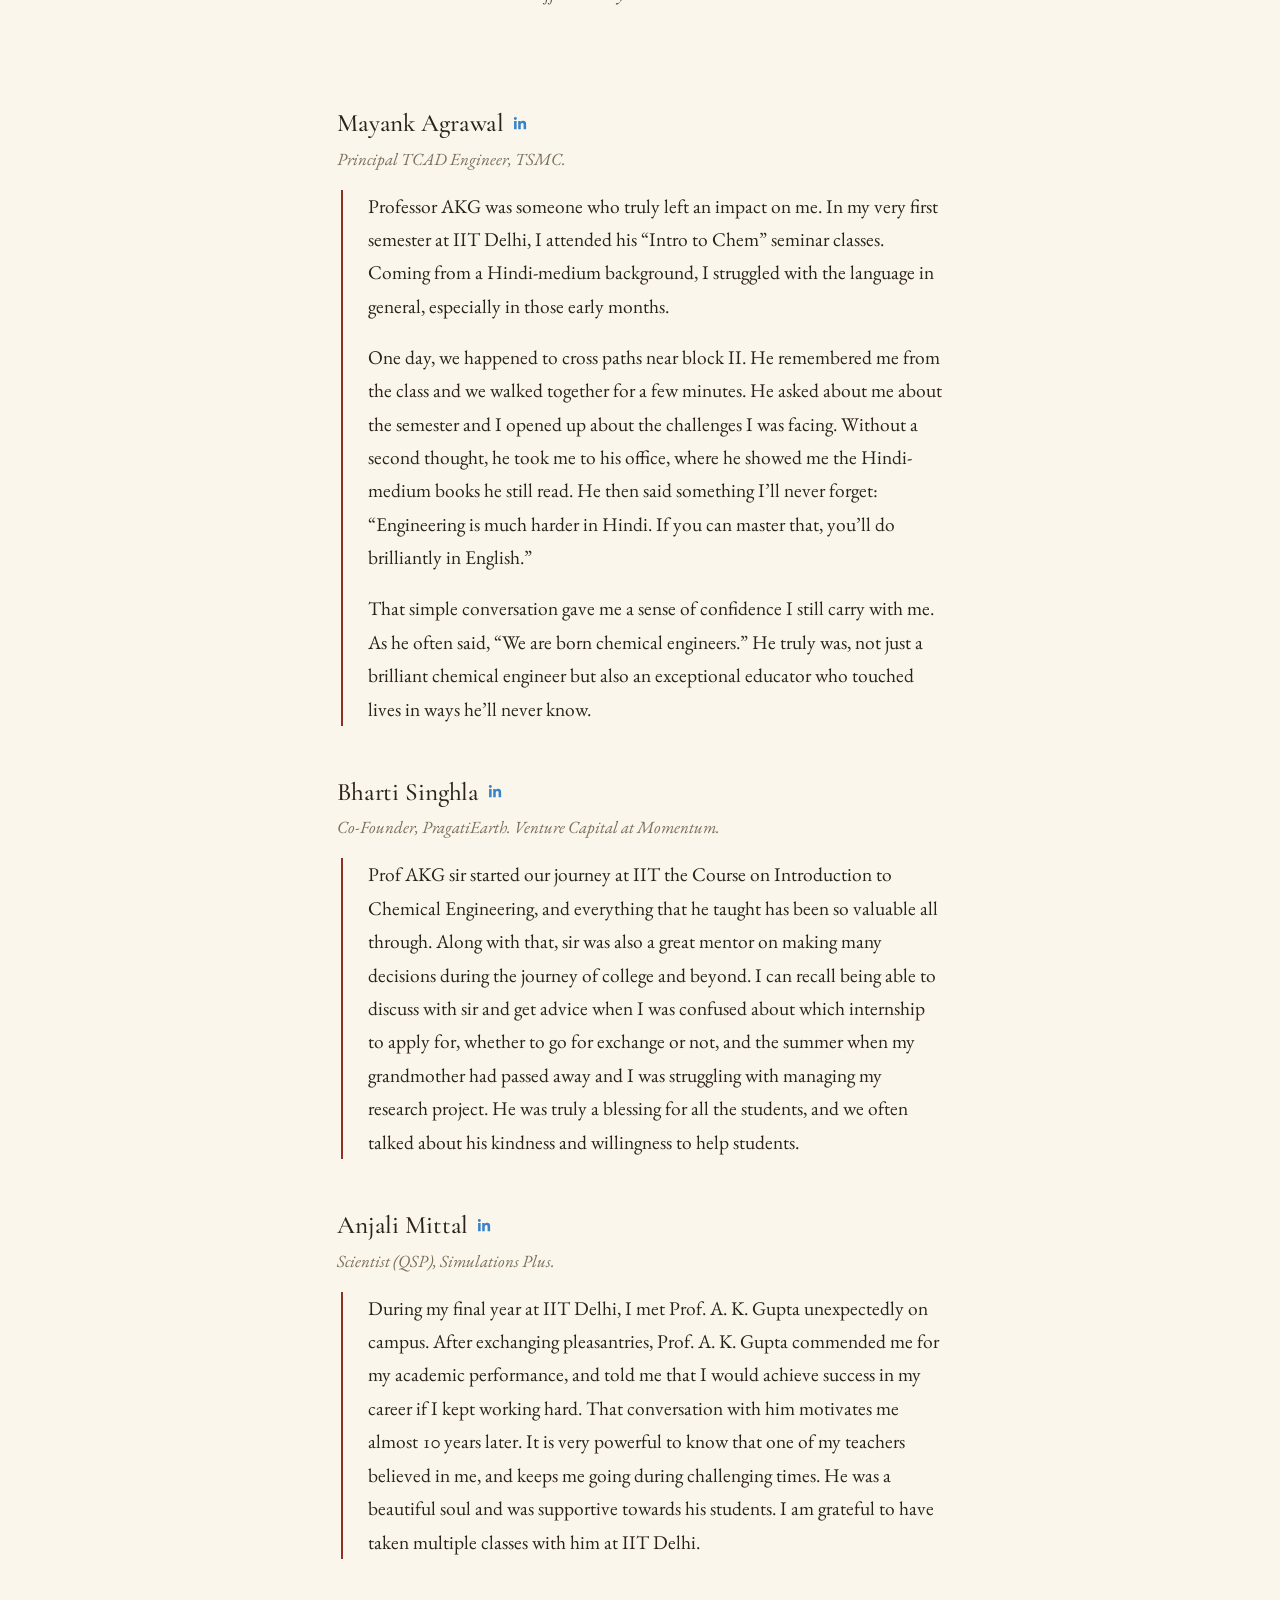
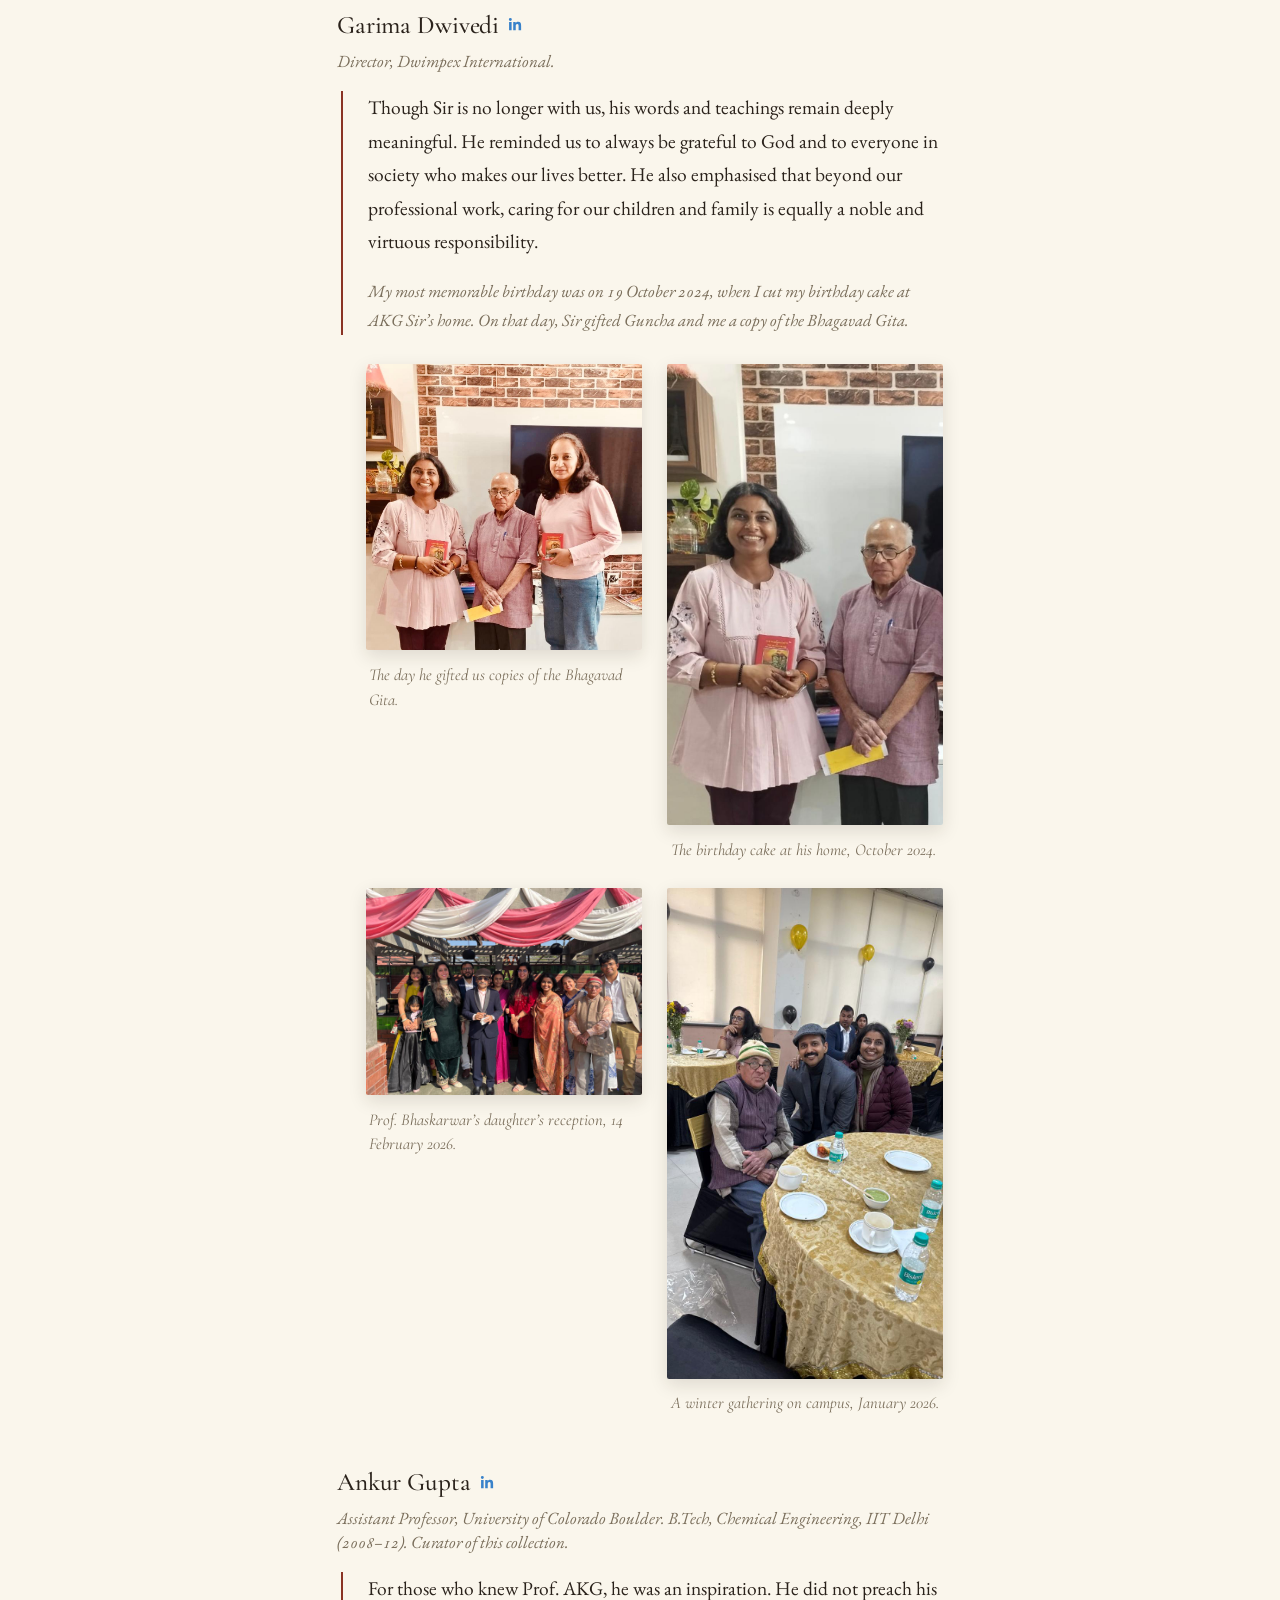
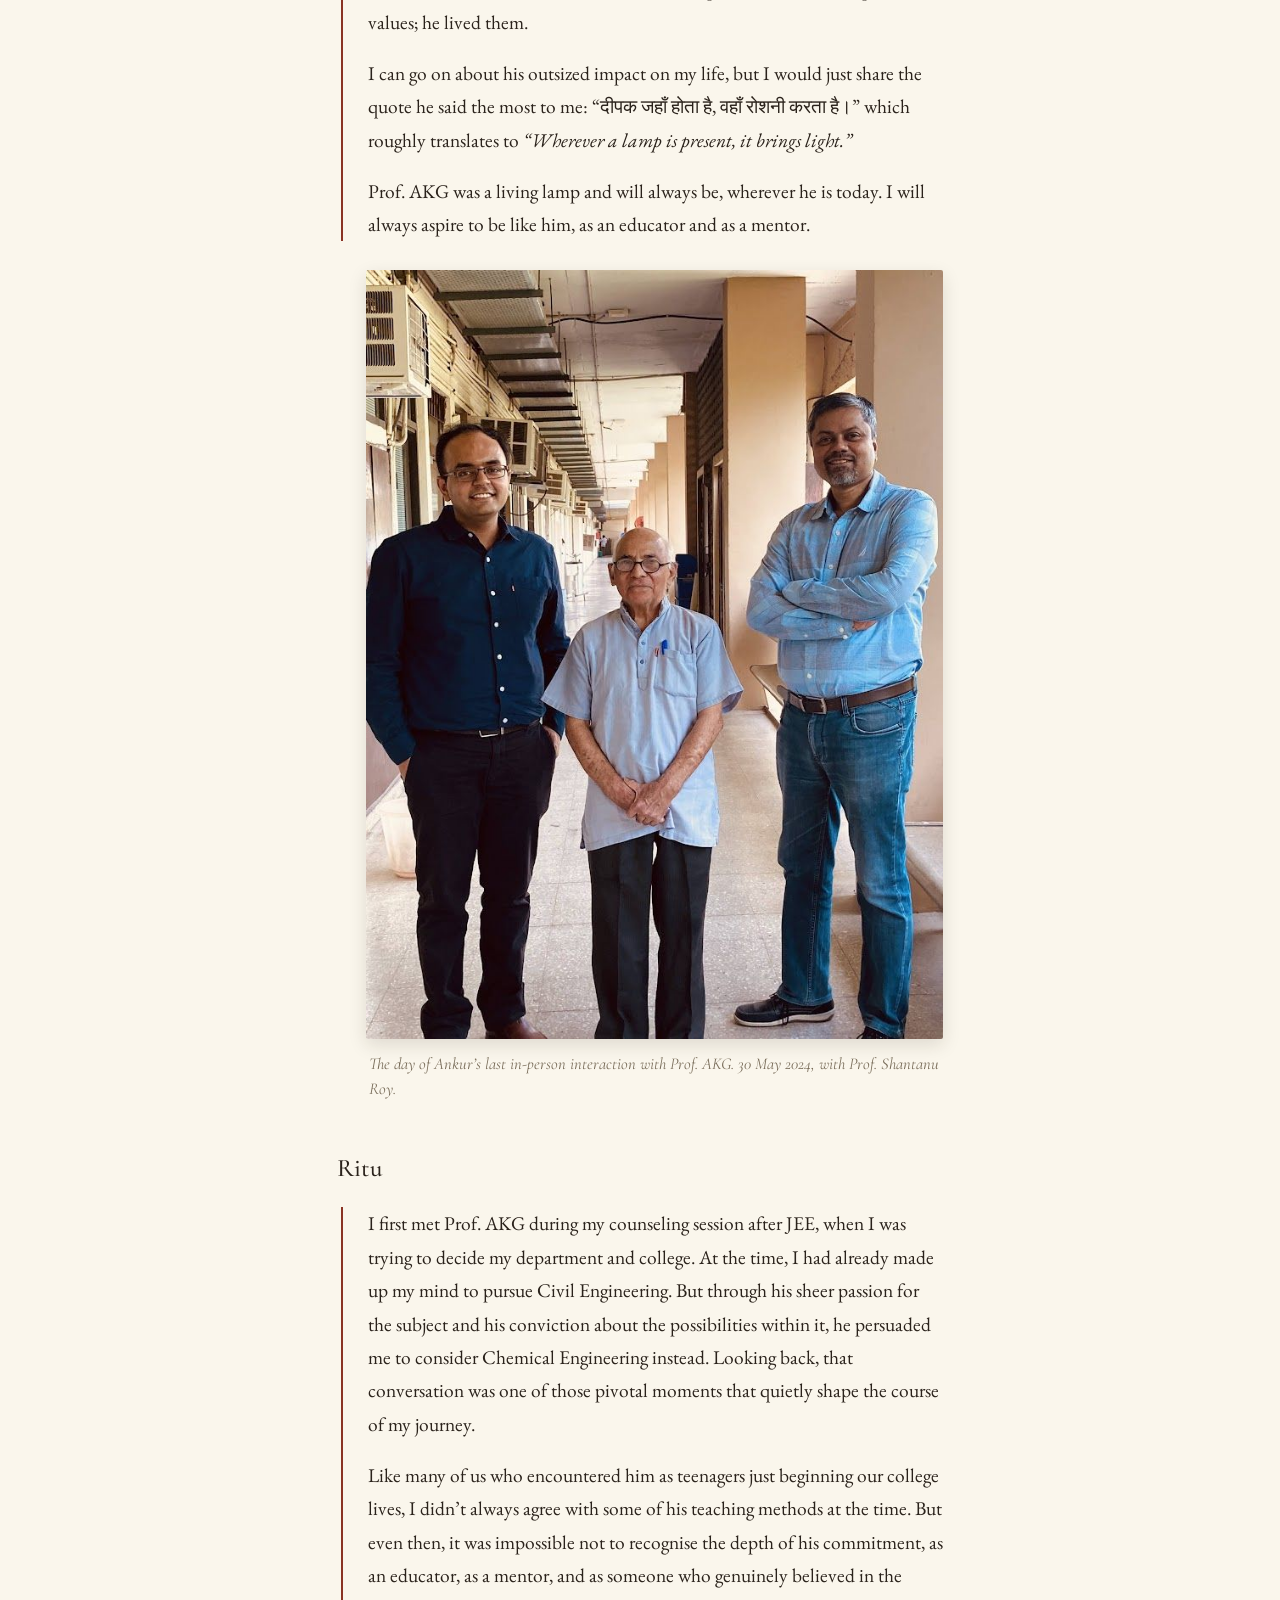
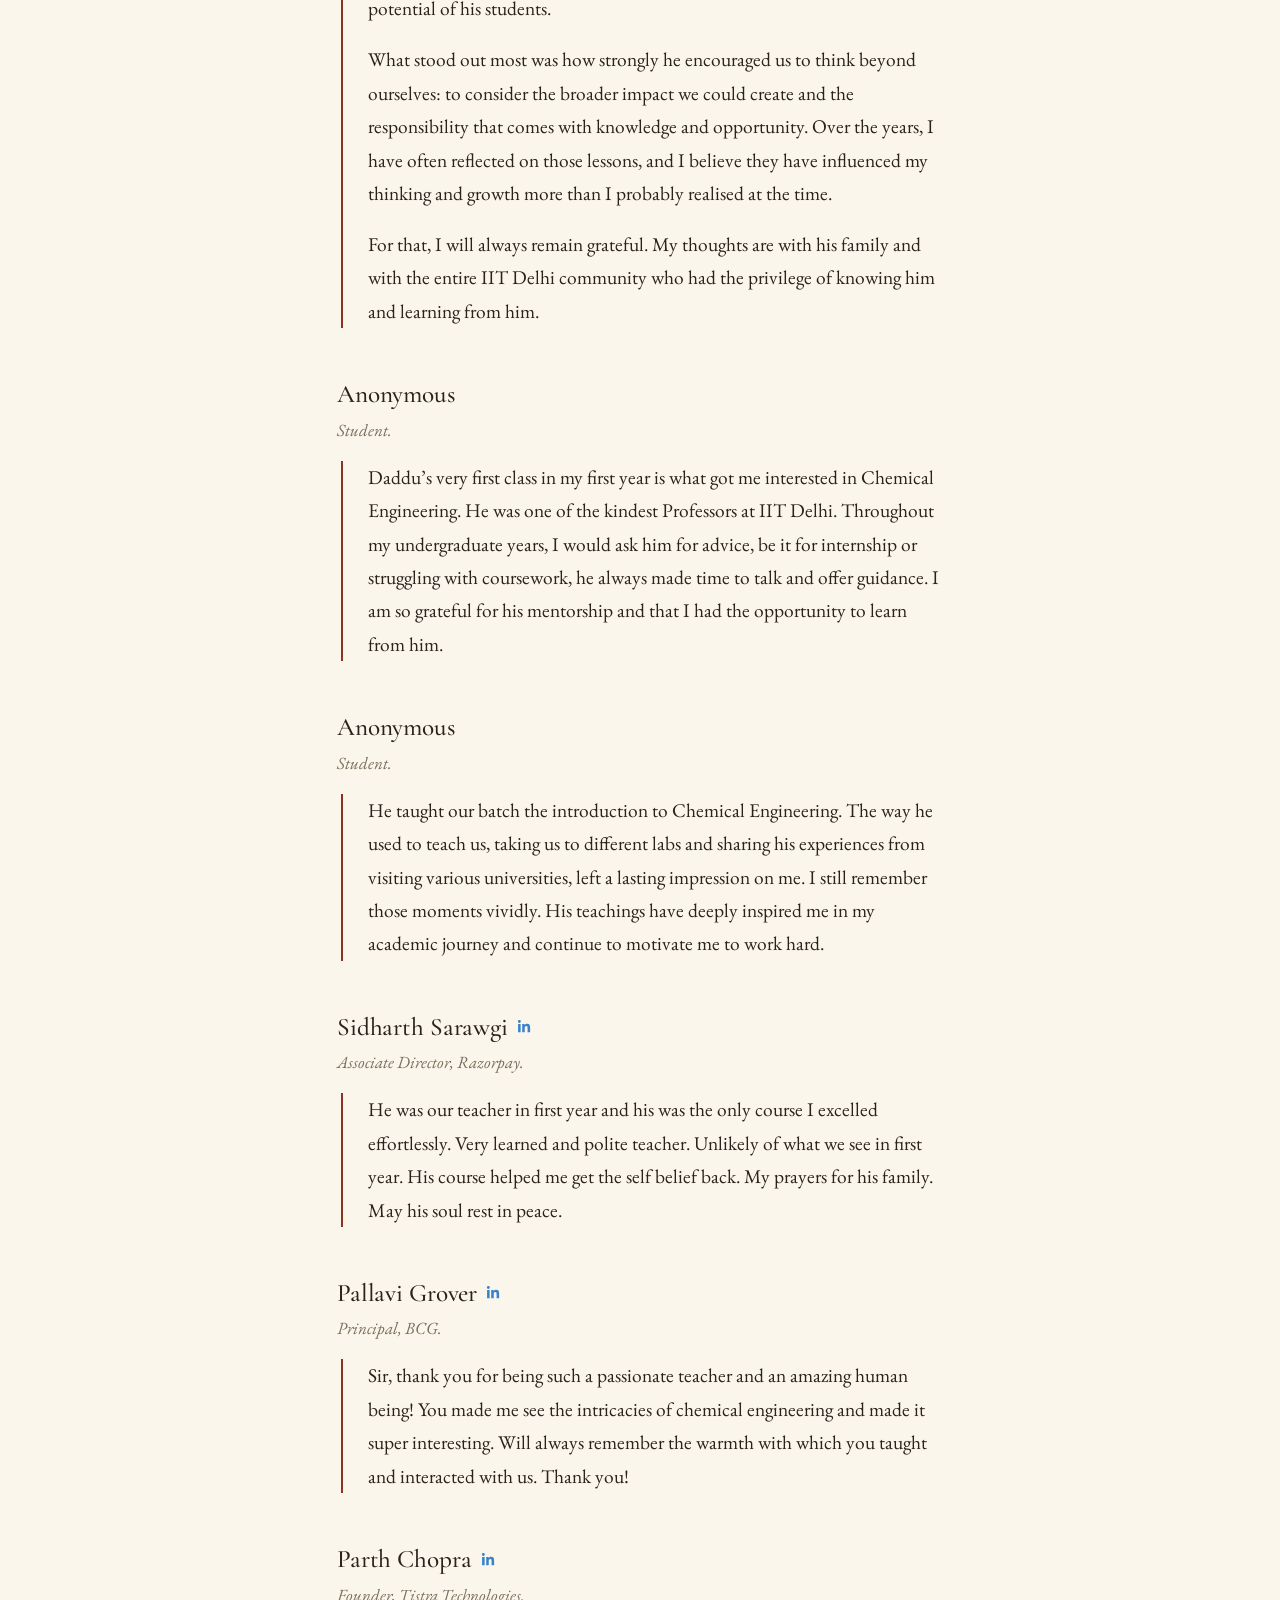
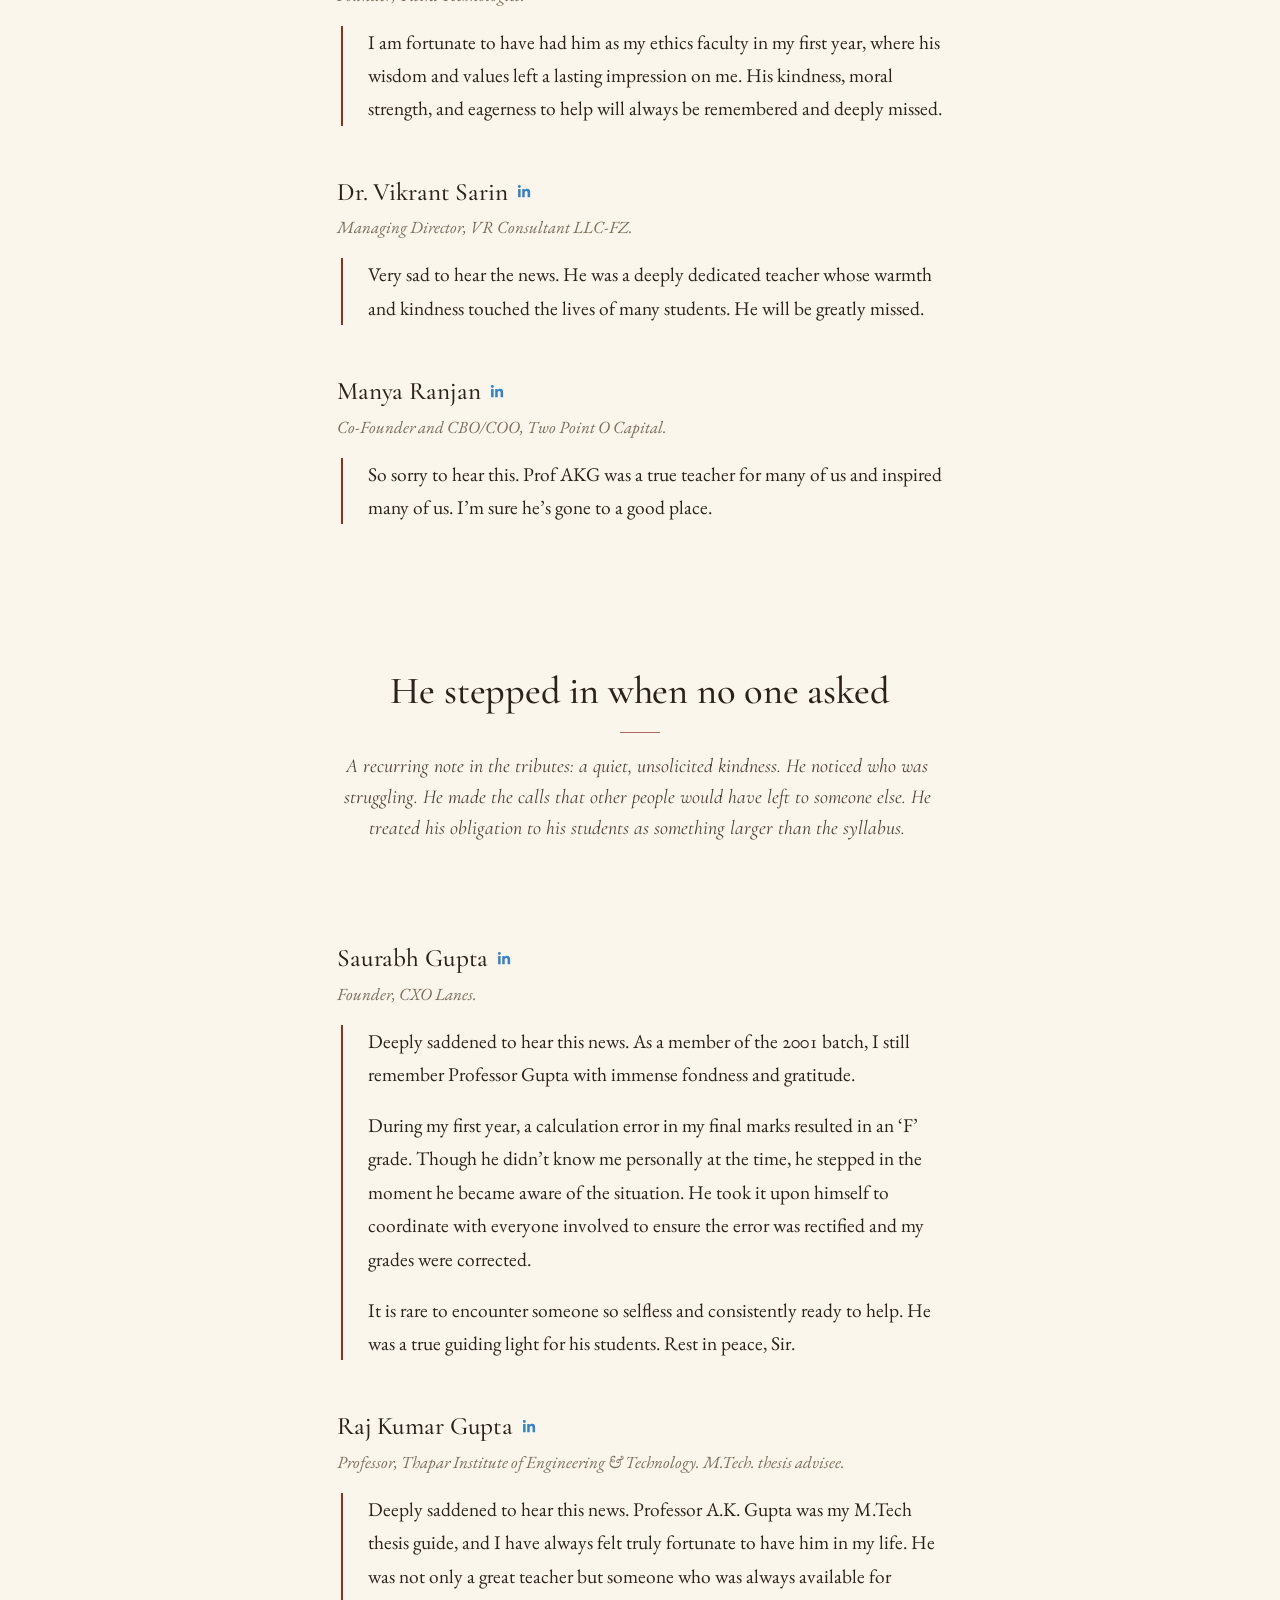
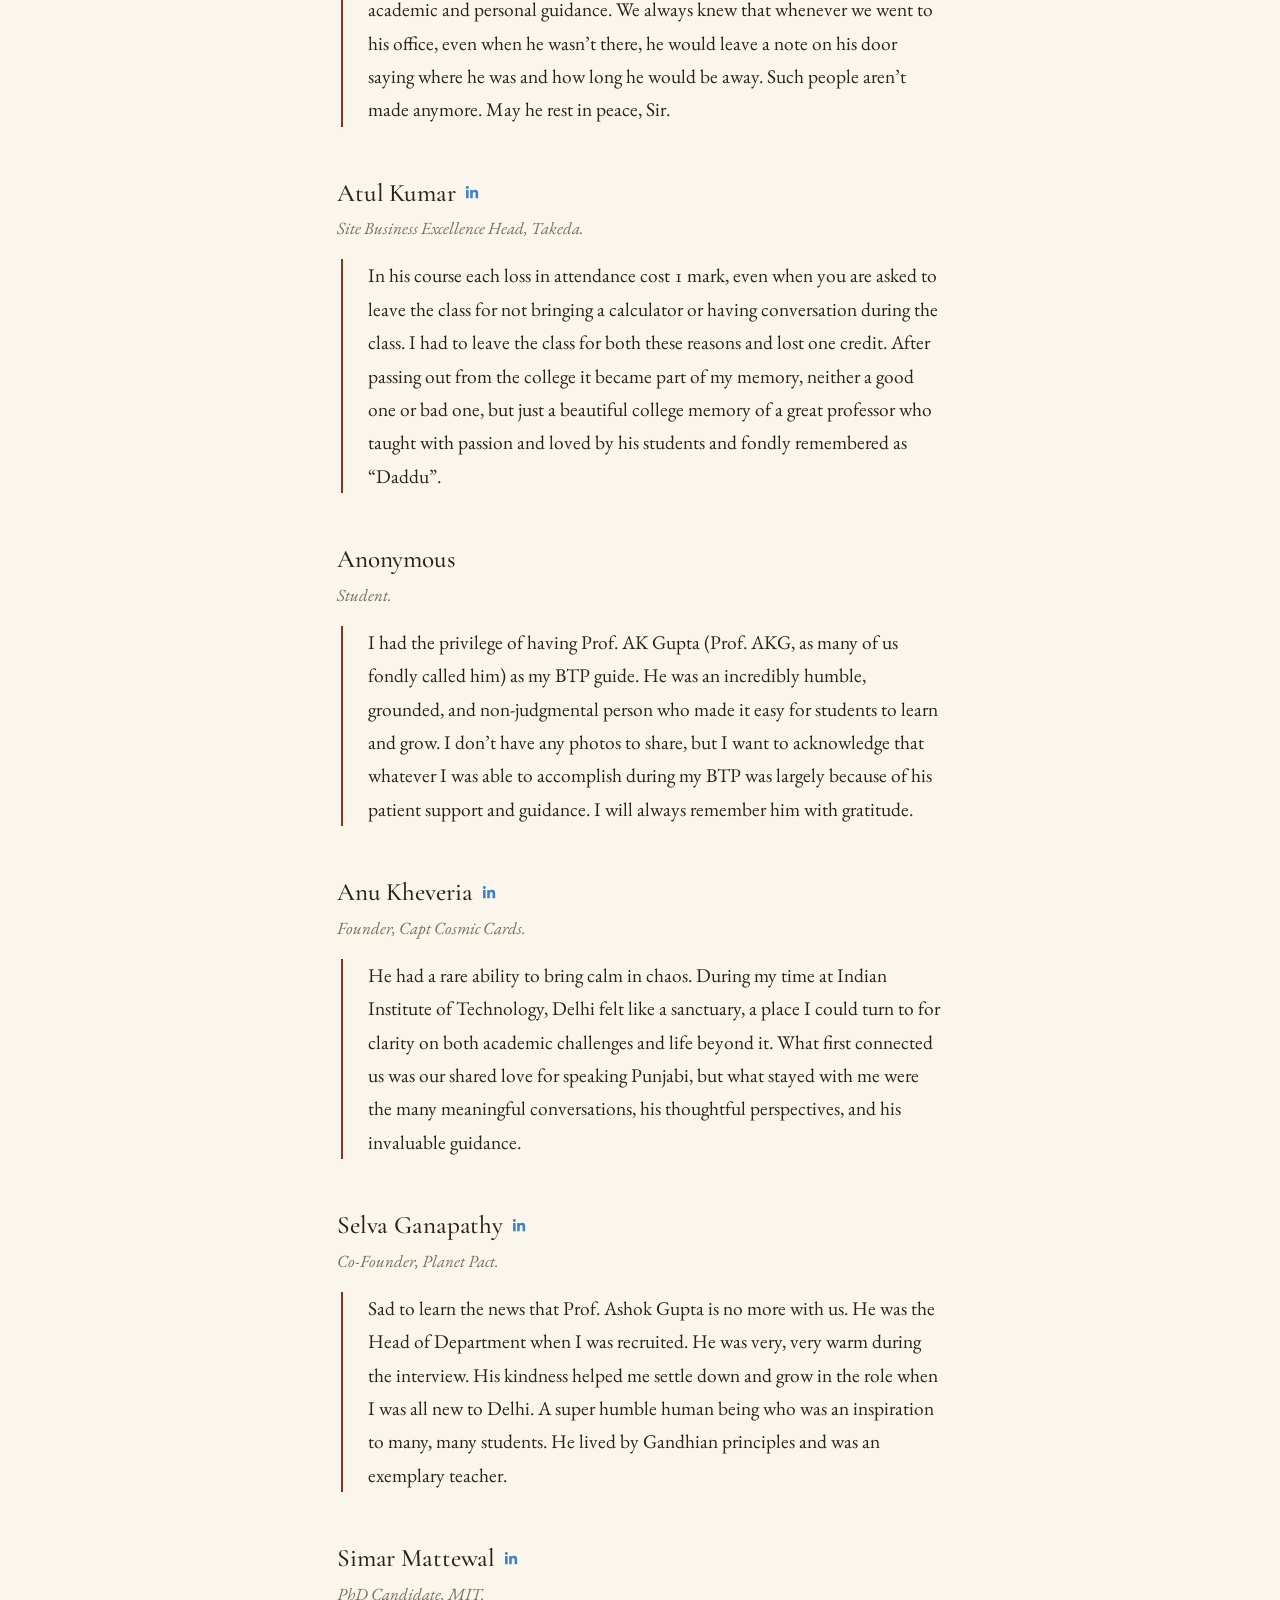
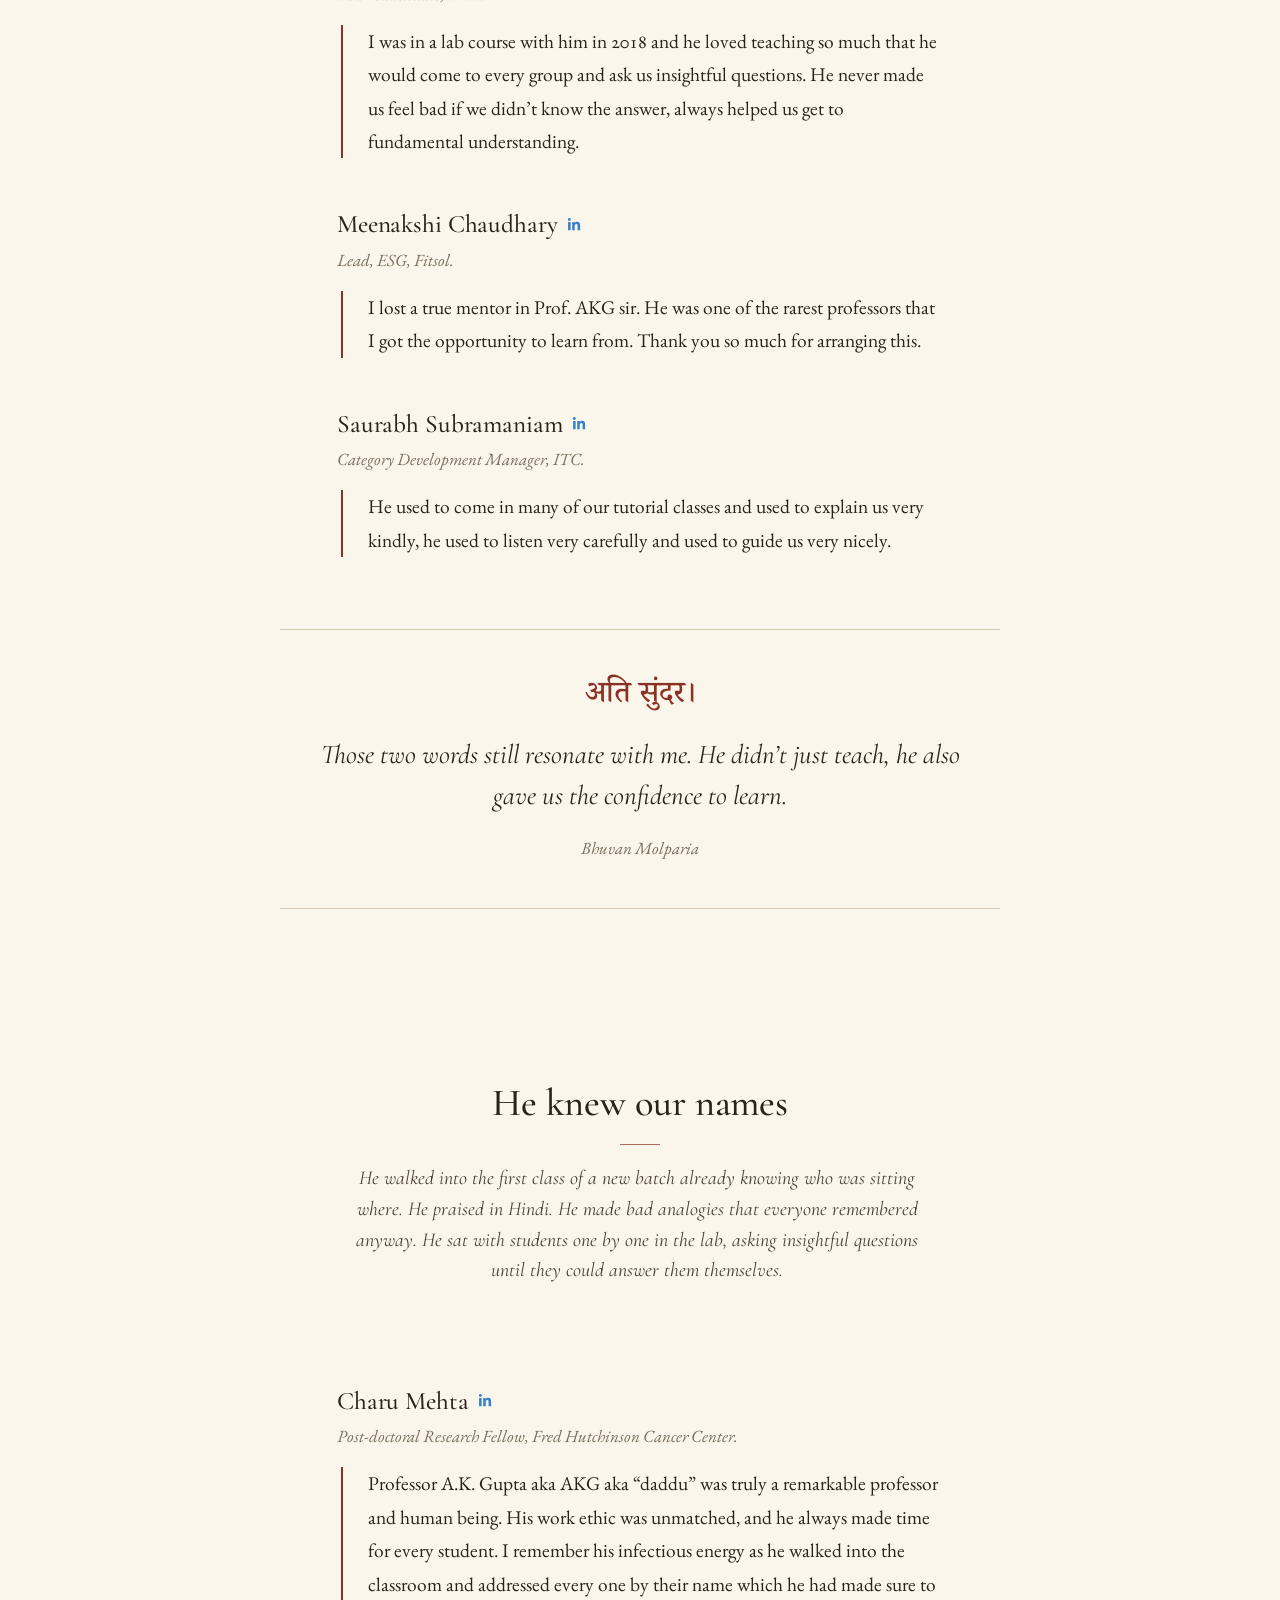
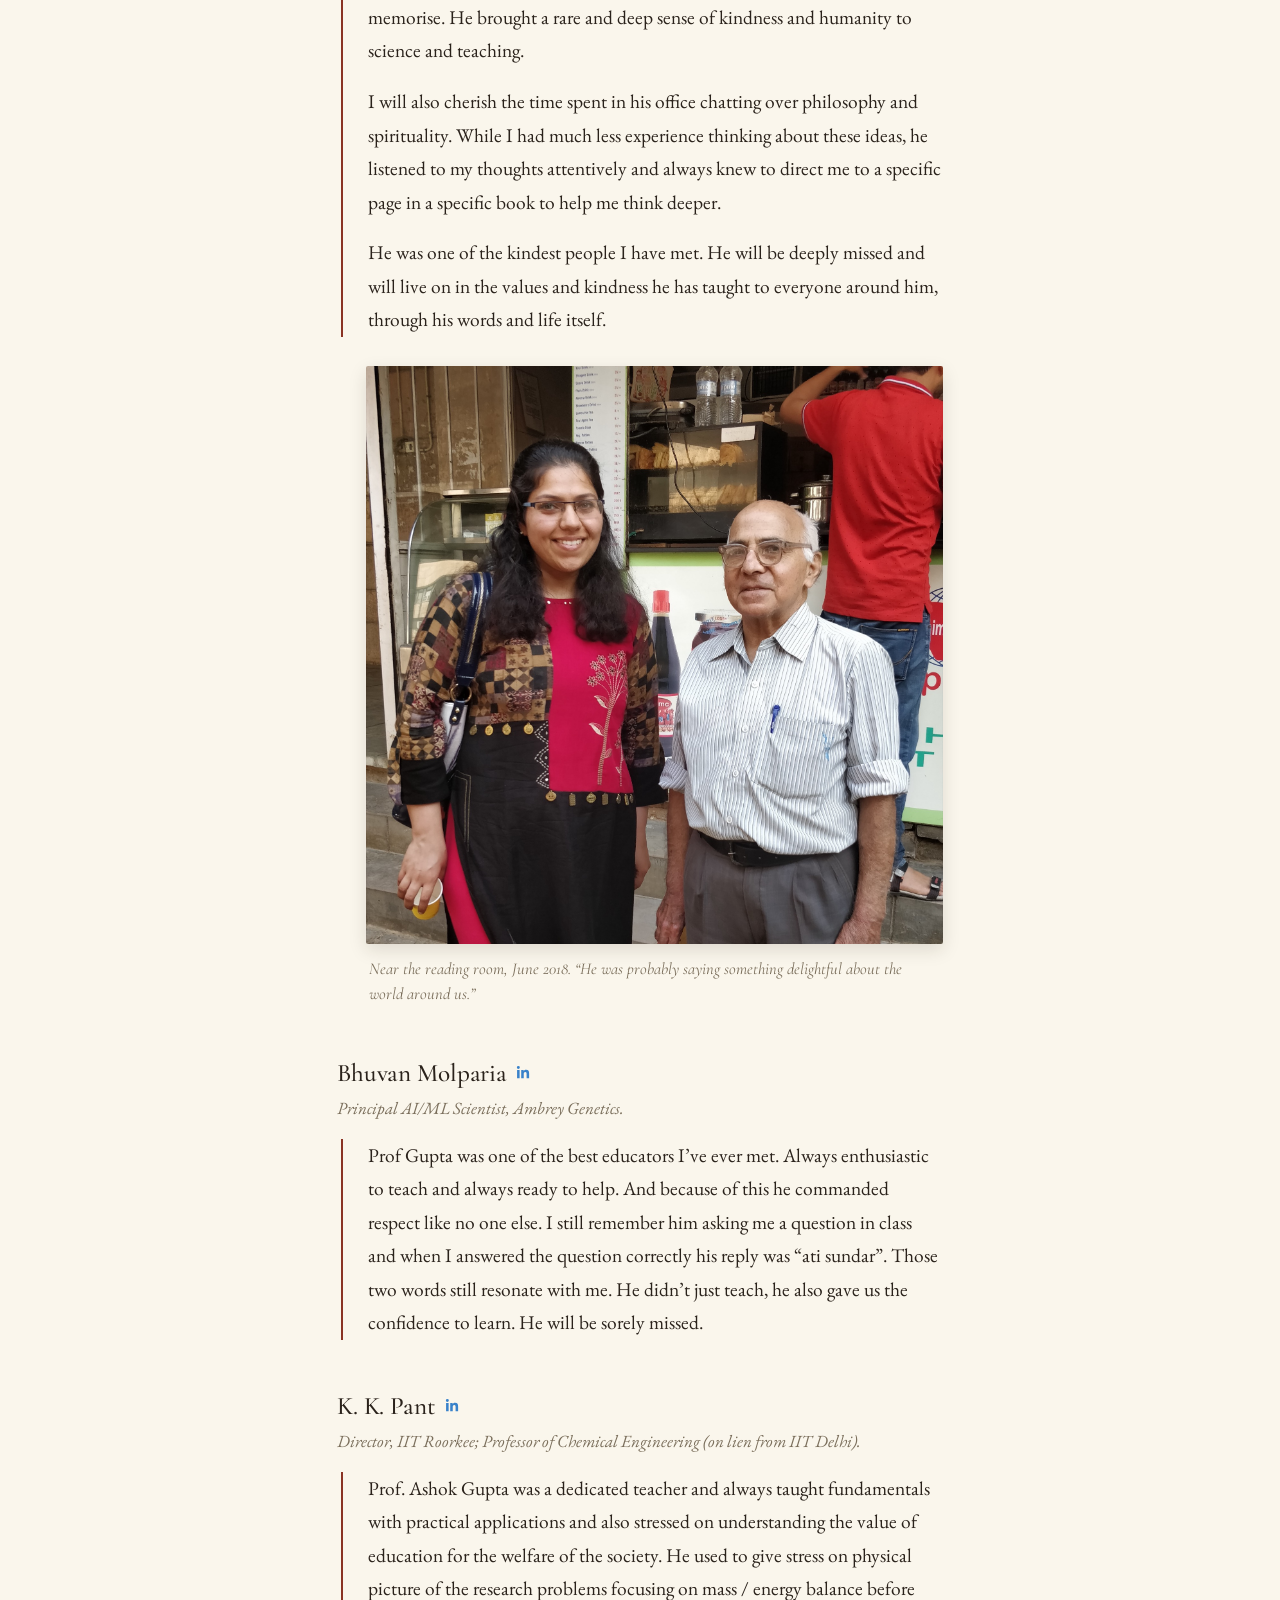
==== commit a007c389: "Anonymise Sigra; normalise all anonymous affiliations to "Student" Per the curator: Sigra Sharma's t" ====
--- a/Prof-AKG-Tribute/index.html
+++ b/Prof-AKG-Tribute/index.html
@@ -4,7 +4,7 @@
   <meta charset="utf-8">
   <meta name="viewport" content="width=device-width, initial-scale=1">
   <meta name="description" content="A tribute to Prof. Ashok Kumar Gupta (Daddu), Department of Chemical Engineering, IIT Delhi. Memories from students, colleagues, and family.">
-  <meta property="og:title" content="In Memory of Prof. A. K. Gupta — “Daddu”">
+  <meta property="og:title" content="In Memory of Prof. A. K. Gupta">
   <meta property="og:description" content="A tribute to Prof. Ashok Kumar Gupta, Department of Chemical Engineering, IIT Delhi. Memories from students, colleagues, and family.">
   <meta property="og:image" content="https://ankurg90.github.io/Prof-AKG-Tribute/assets/og-thumbnail.jpg">
   <meta property="og:image:width" content="1200">
@@ -12,7 +12,7 @@
   <meta property="og:url" content="https://ankurg90.github.io/Prof-AKG-Tribute/">
   <meta property="og:type" content="website">
   <meta name="twitter:card" content="summary_large_image">
-  <meta name="twitter:title" content="In Memory of Prof. A. K. Gupta — “Daddu”">
+  <meta name="twitter:title" content="In Memory of Prof. A. K. Gupta">
   <meta name="twitter:description" content="A tribute to Prof. Ashok Kumar Gupta, Department of Chemical Engineering, IIT Delhi.">
   <meta name="twitter:image" content="https://ankurg90.github.io/Prof-AKG-Tribute/assets/og-thumbnail.jpg">
   <title>In Memory of Prof. A. K. Gupta &middot; IIT Delhi</title>
@@ -193,7 +193,7 @@
 <article class="tribute">
   <header>
     <h3>Anonymous</h3>
-    <p class="connection">B.Tech, Chemical Engineering.</p>
+    <p class="connection">Student.</p>
   </header>
   <div class="message">
     <p>Daddu&rsquo;s very first class in my first year is what got me interested in Chemical Engineering. He was one of the kindest Professors at IIT Delhi. Throughout my undergraduate years, I would ask him for advice, be it for internship or struggling with coursework, he always made time to talk and offer guidance. I am so grateful for his mentorship and that I had the opportunity to learn from him.</p>
@@ -203,7 +203,7 @@
 <article class="tribute">
   <header>
     <h3>Anonymous</h3>
-    <p class="connection">B.Tech, Chemical Engineering, 2012&ndash;2016.</p>
+    <p class="connection">Student.</p>
   </header>
   <div class="message">
     <p>He taught our batch the introduction to Chemical Engineering. The way he used to teach us, taking us to different labs and sharing his experiences from visiting various universities, left a lasting impression on me. I still remember those moments vividly. His teachings have deeply inspired me in my academic journey and continue to motivate me to work hard.</p>
@@ -299,8 +299,8 @@
 
 <article class="tribute">
   <header>
-    <h3>Sigra Sharma <a class="li-icon" href="https://www.linkedin.com/in/sigra-sharma-546a643a/" target="_blank" rel="noopener noreferrer" aria-label="LinkedIn profile of Sigra Sharma" title="LinkedIn"><svg viewBox="0 0 448 512" width="14" height="14" aria-hidden="true" focusable="false"><path fill="currentColor" d="M100.28 448H7.4V148.9h92.88zM53.79 108.1C24.09 108.1 0 83.5 0 53.8a53.79 53.79 0 0 1 107.58 0c0 29.7-24.1 54.3-53.79 54.3zM447.9 448h-92.68V302.4c0-34.7-.7-79.2-48.29-79.2-48.29 0-55.69 37.7-55.69 76.7V448h-92.78V148.9h89.08v40.8h1.3c12.4-23.5 42.69-48.3 87.88-48.3 94 0 111.28 61.9 111.28 142.3V448z"/></svg></a></h3>
-    <p class="connection">Director, Consulting, BDO Australia.</p>
+    <h3>Anonymous</h3>
+    <p class="connection">Student.</p>
   </header>
   <div class="message">
     <p>I had the privilege of having Prof. AK Gupta (Prof. AKG, as many of us fondly called him) as my BTP guide. He was an incredibly humble, grounded, and non-judgmental person who made it easy for students to learn and grow. I don&rsquo;t have any photos to share, but I want to acknowledge that whatever I was able to accomplish during my BTP was largely because of his patient support and guidance. I will always remember him with gratitude.</p>
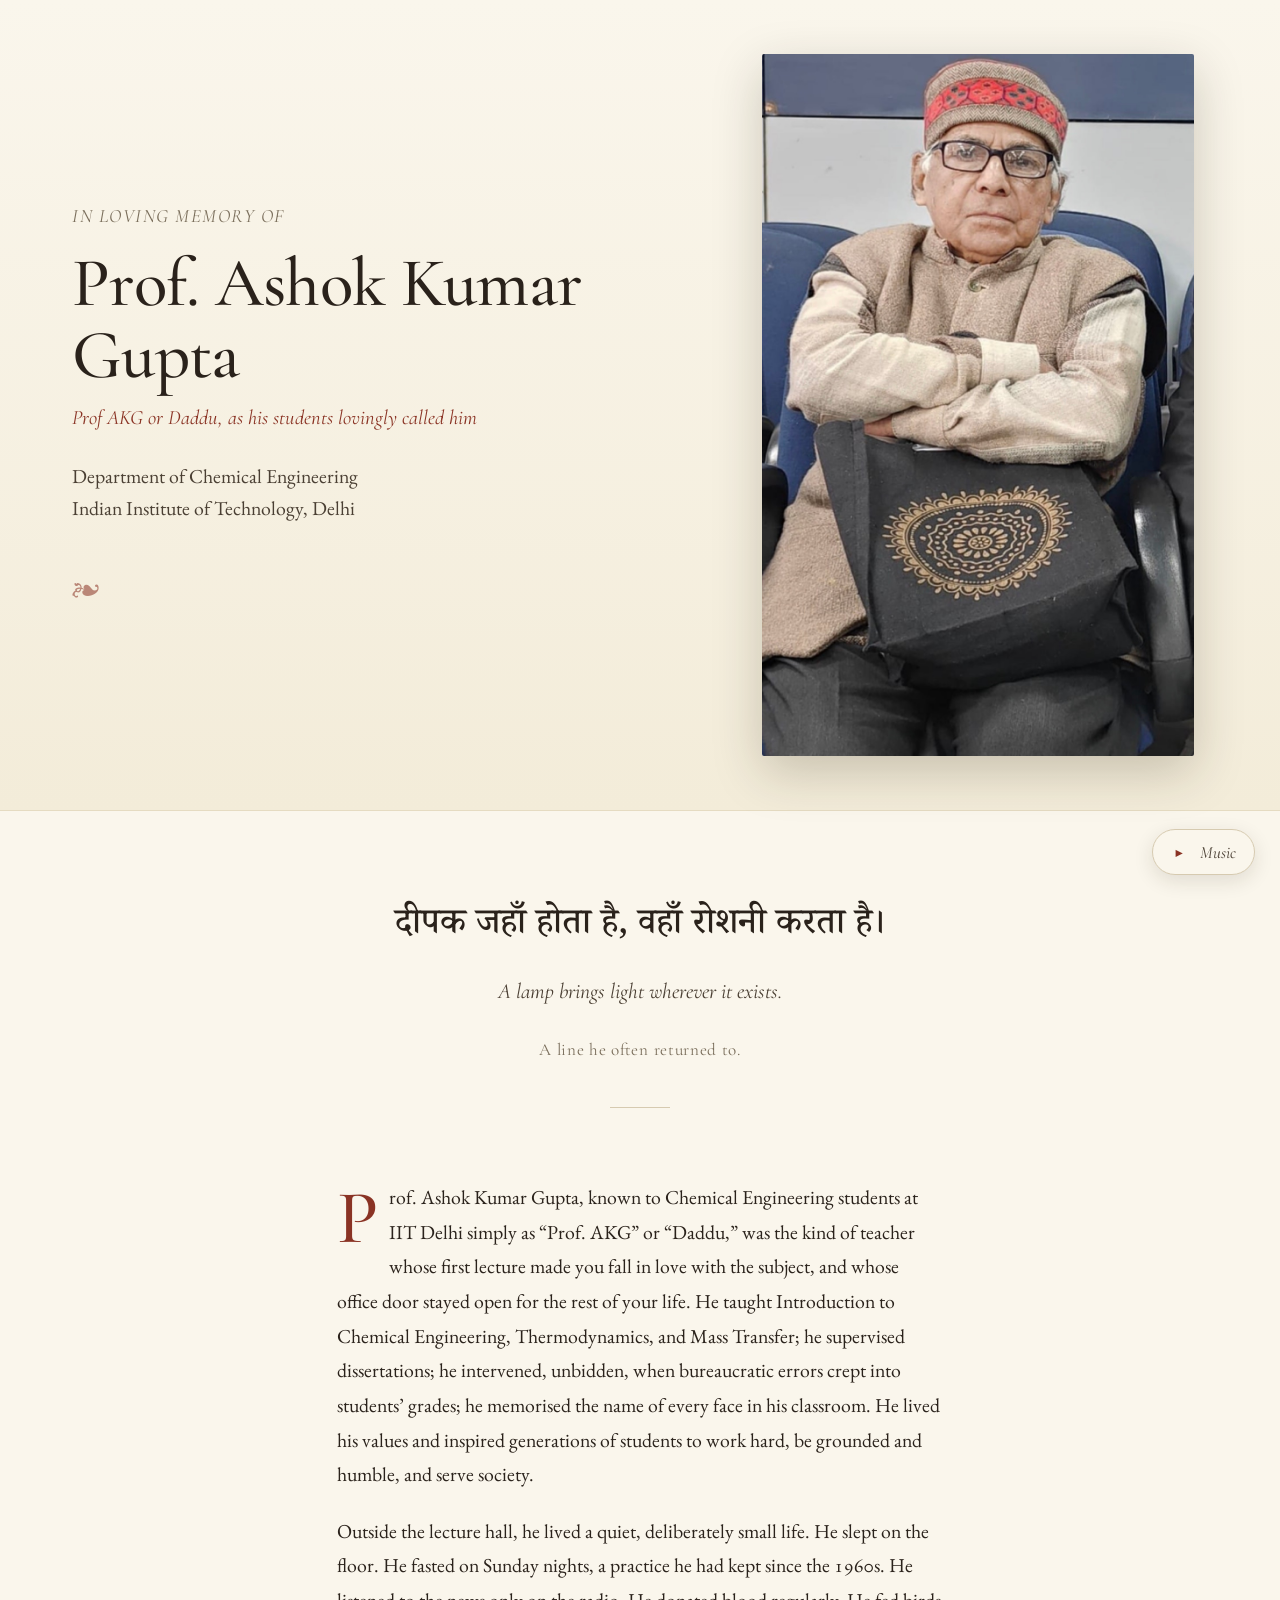
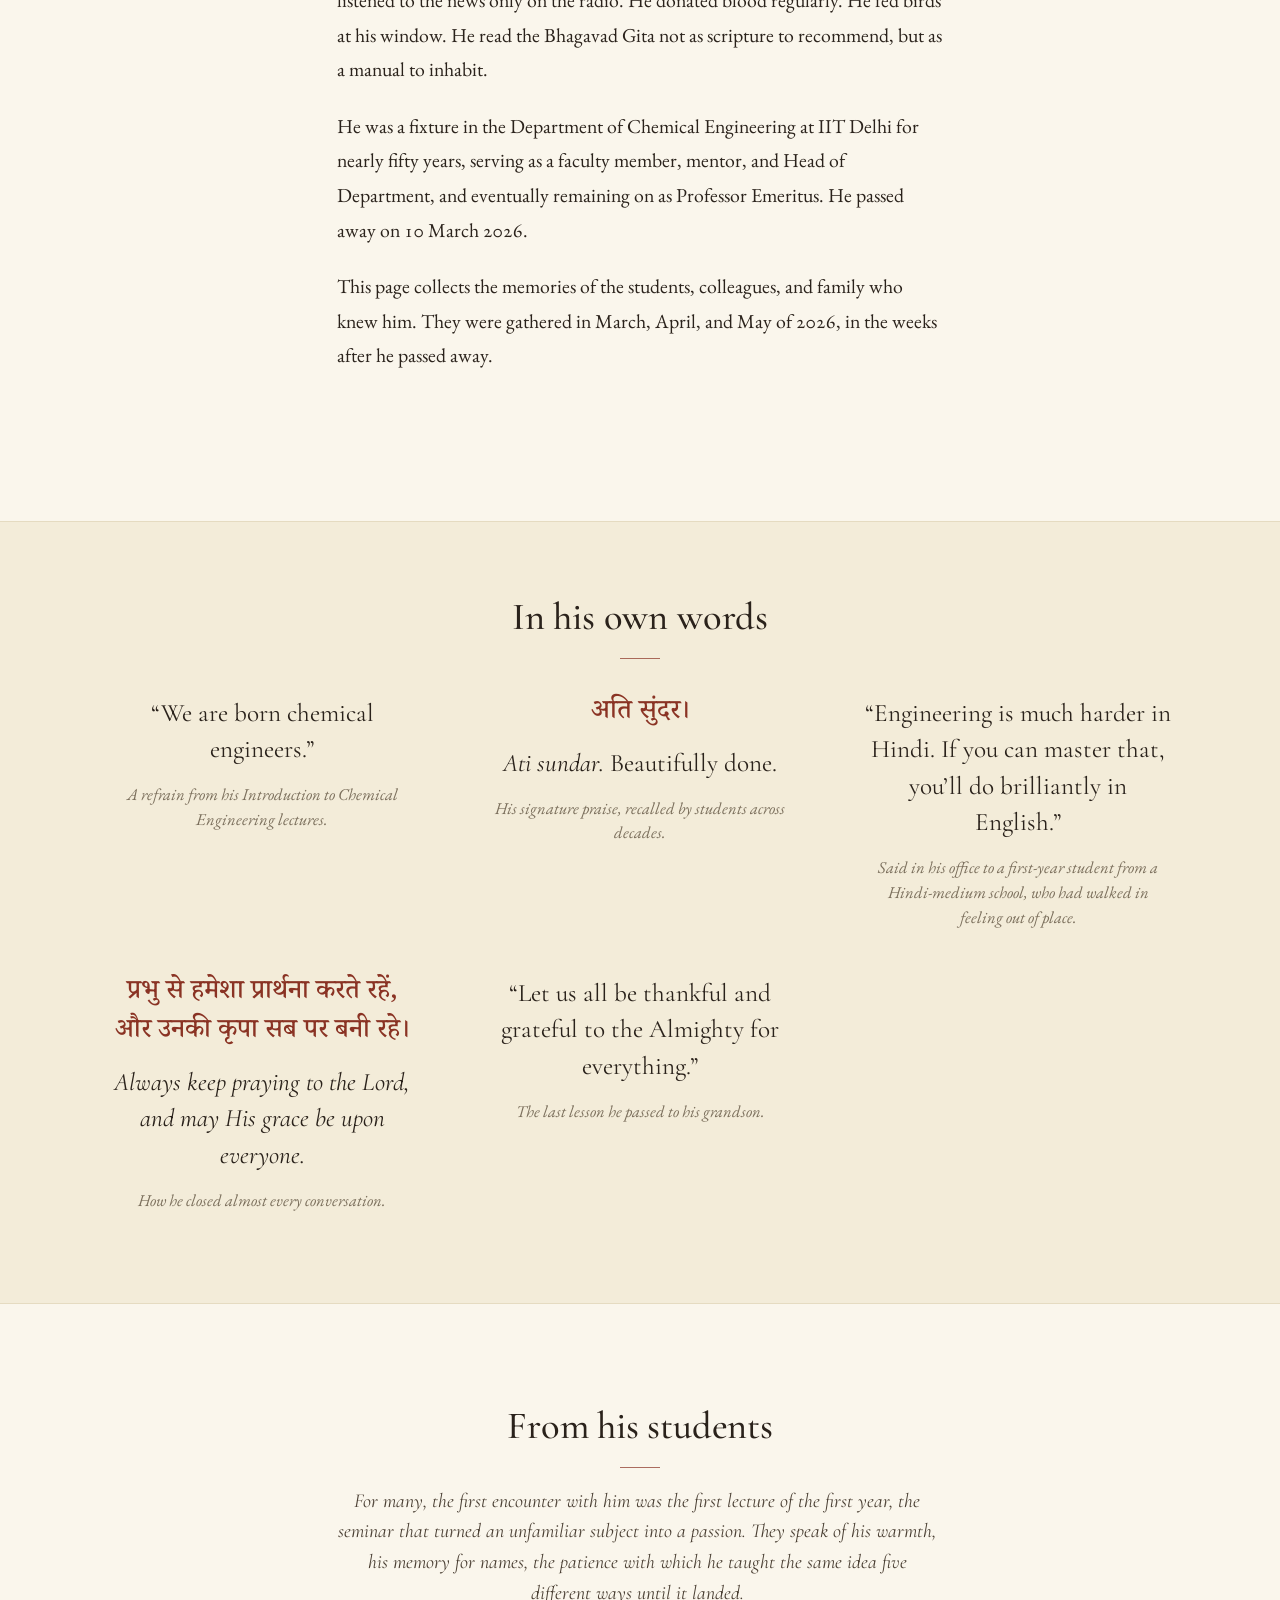
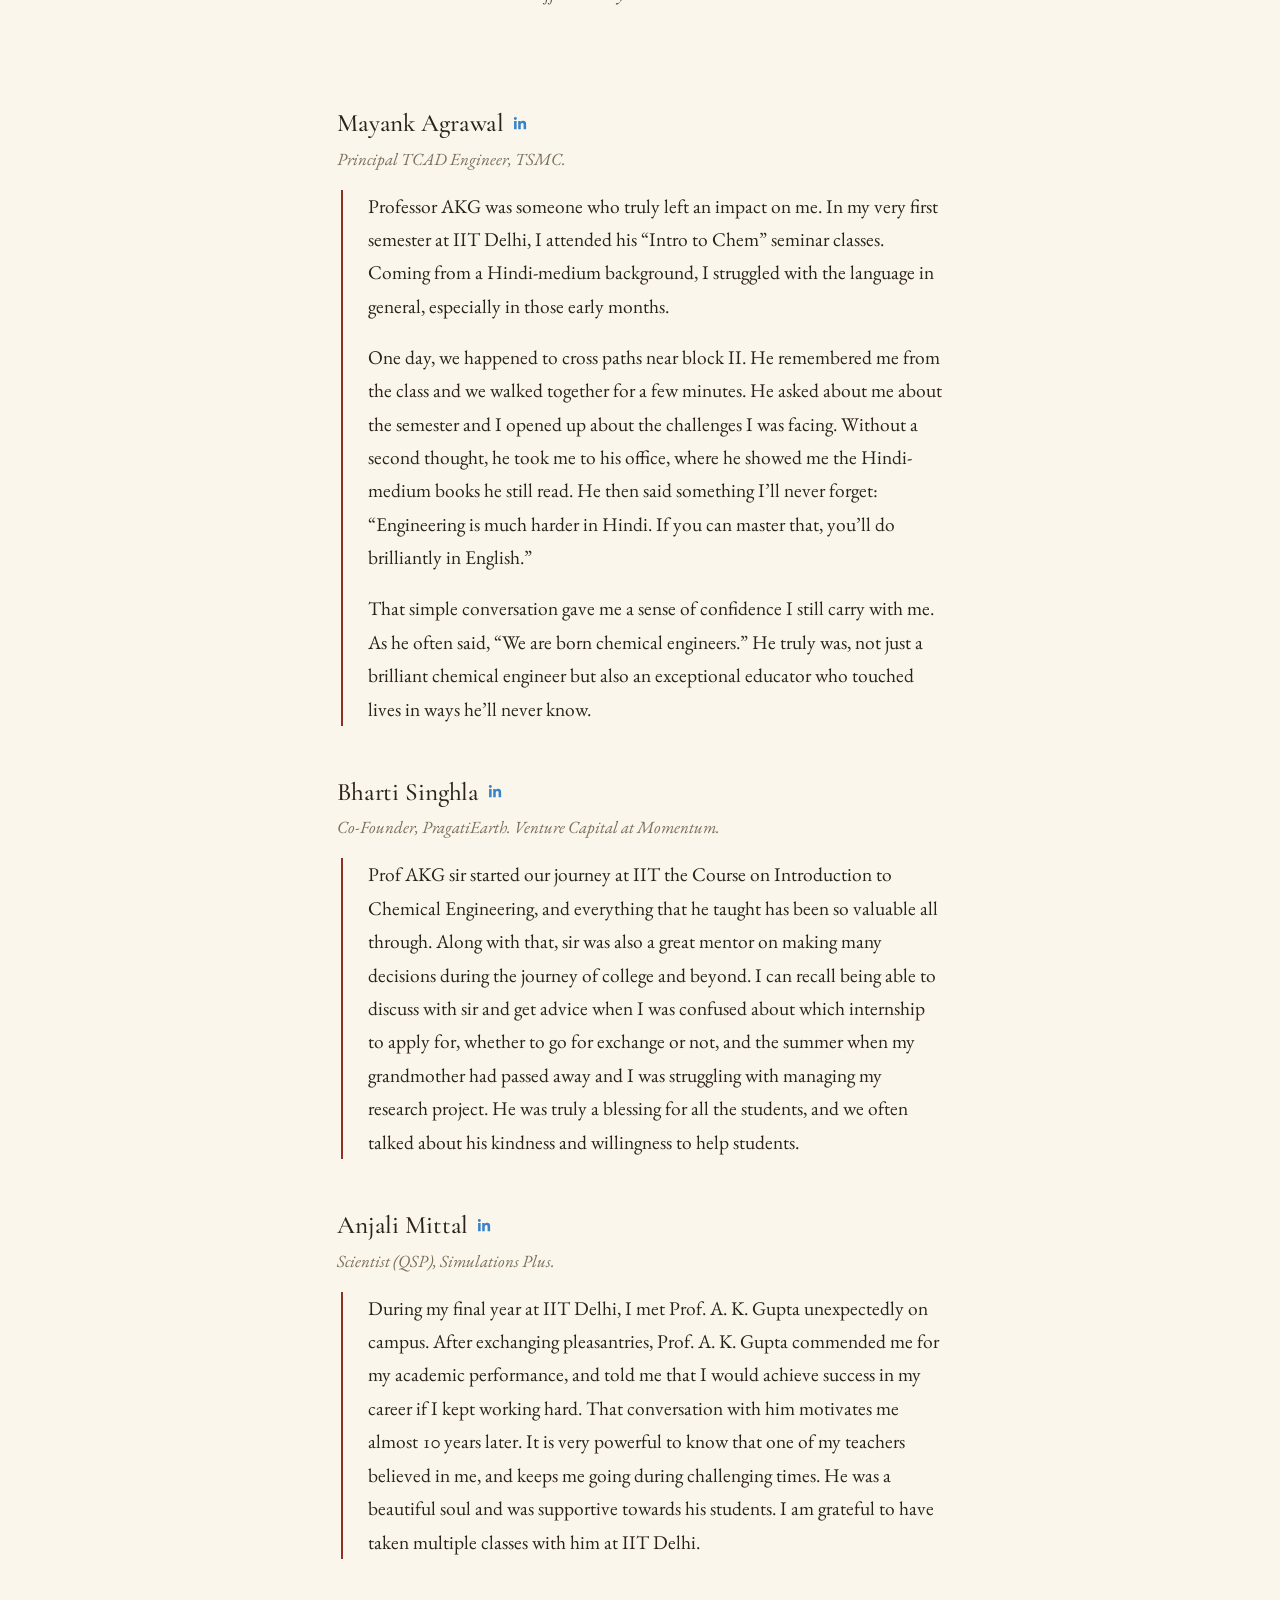
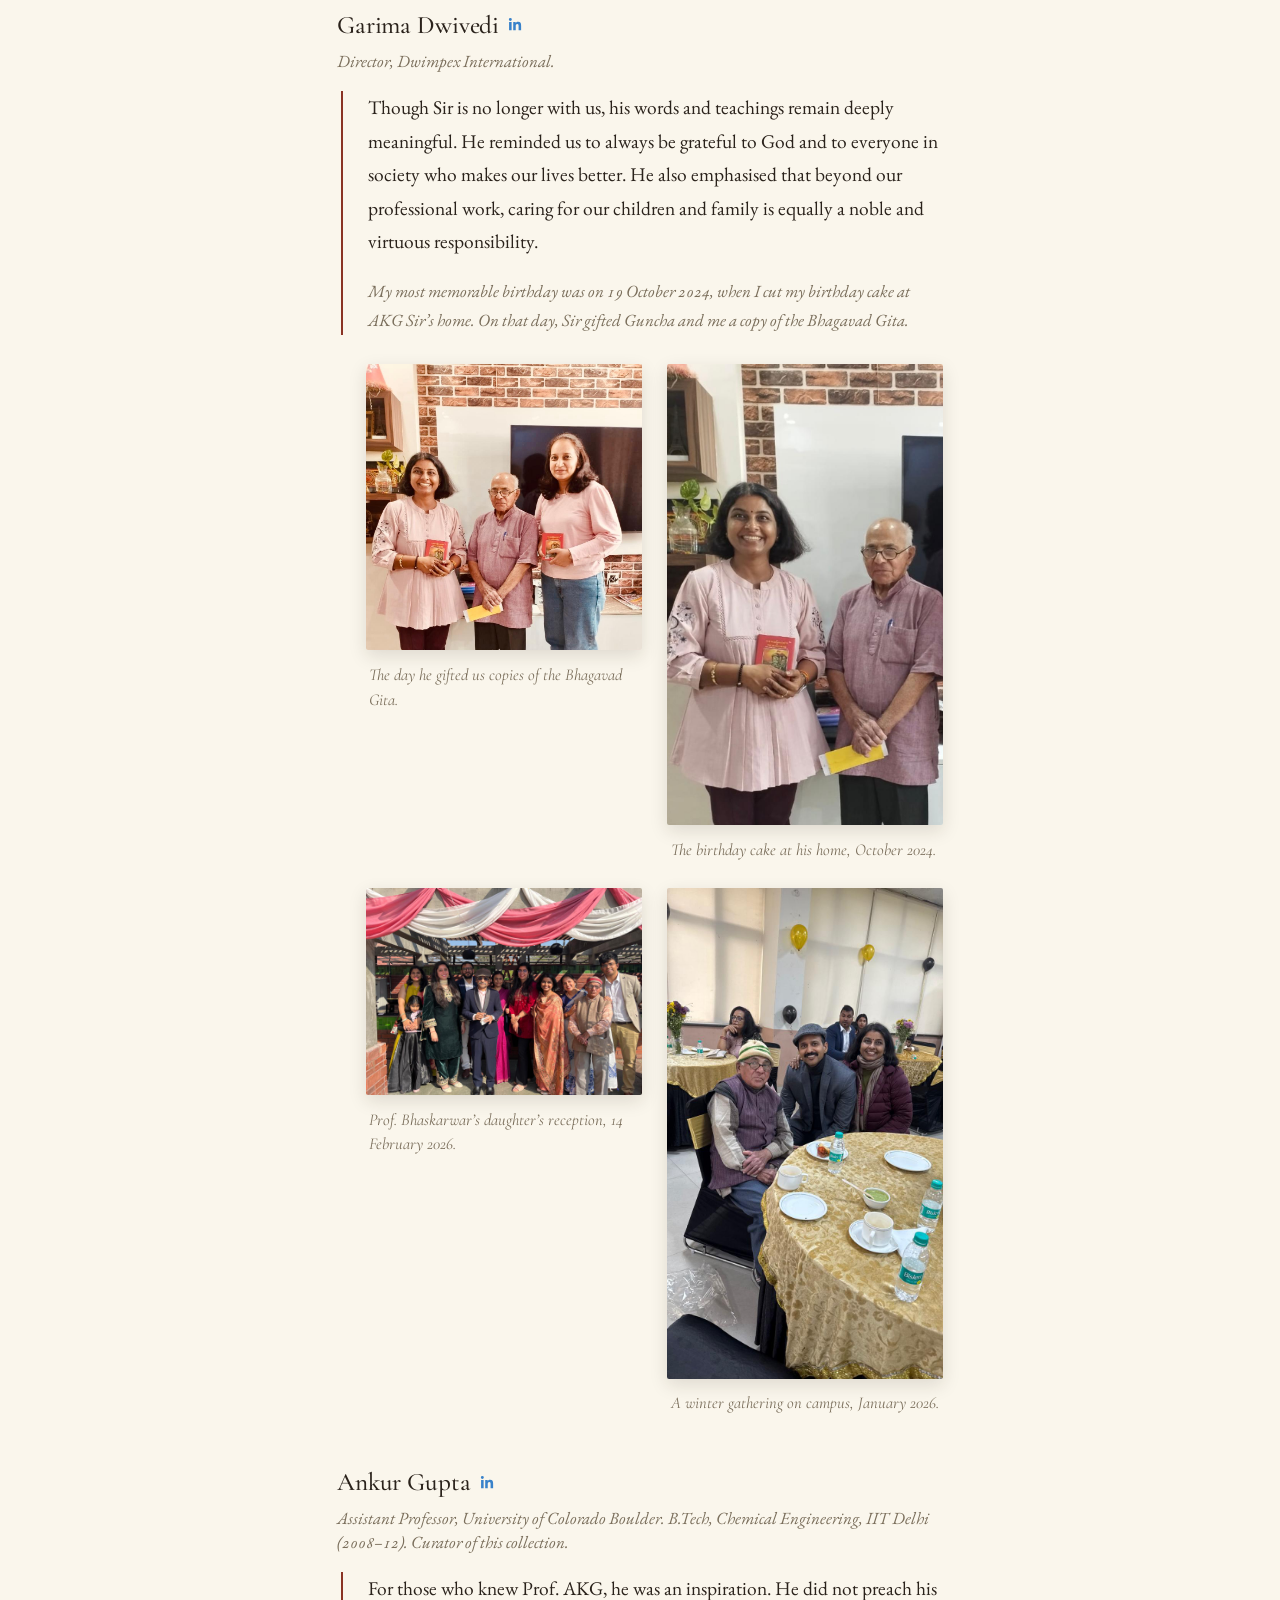
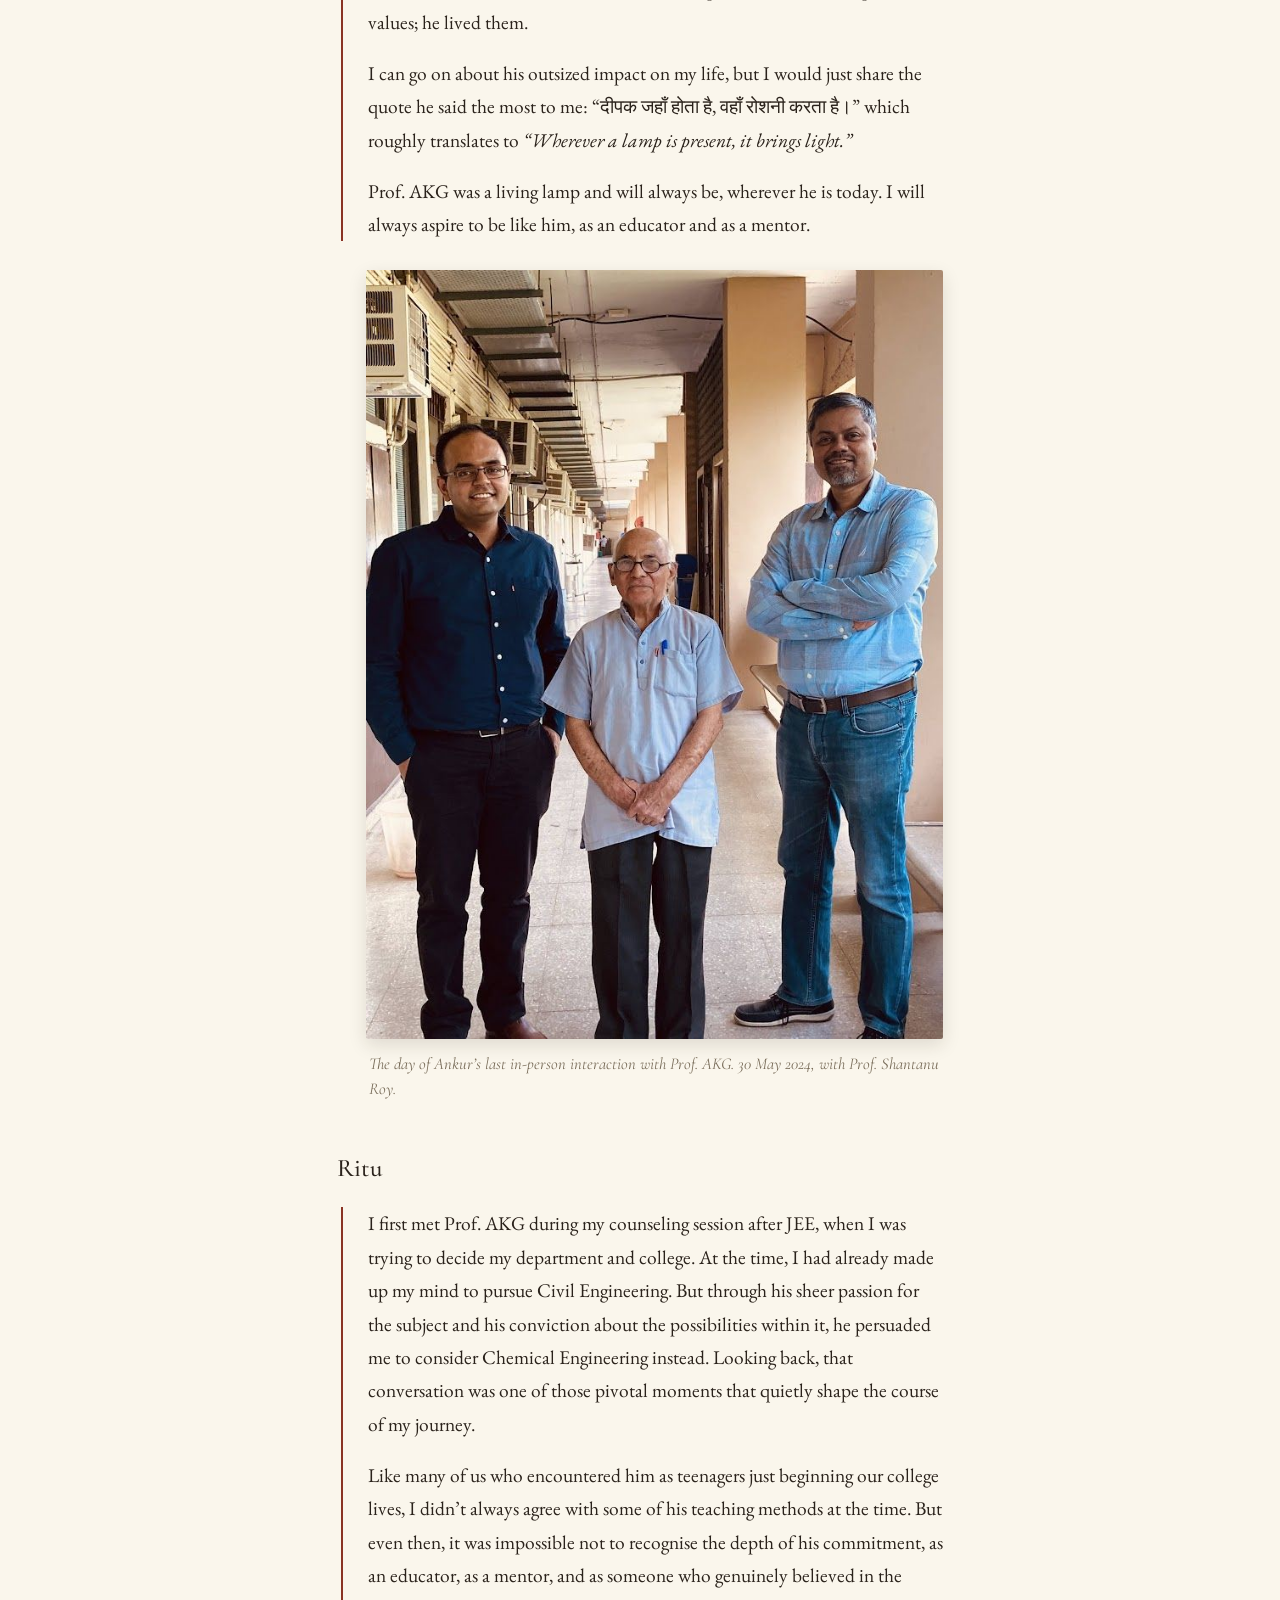
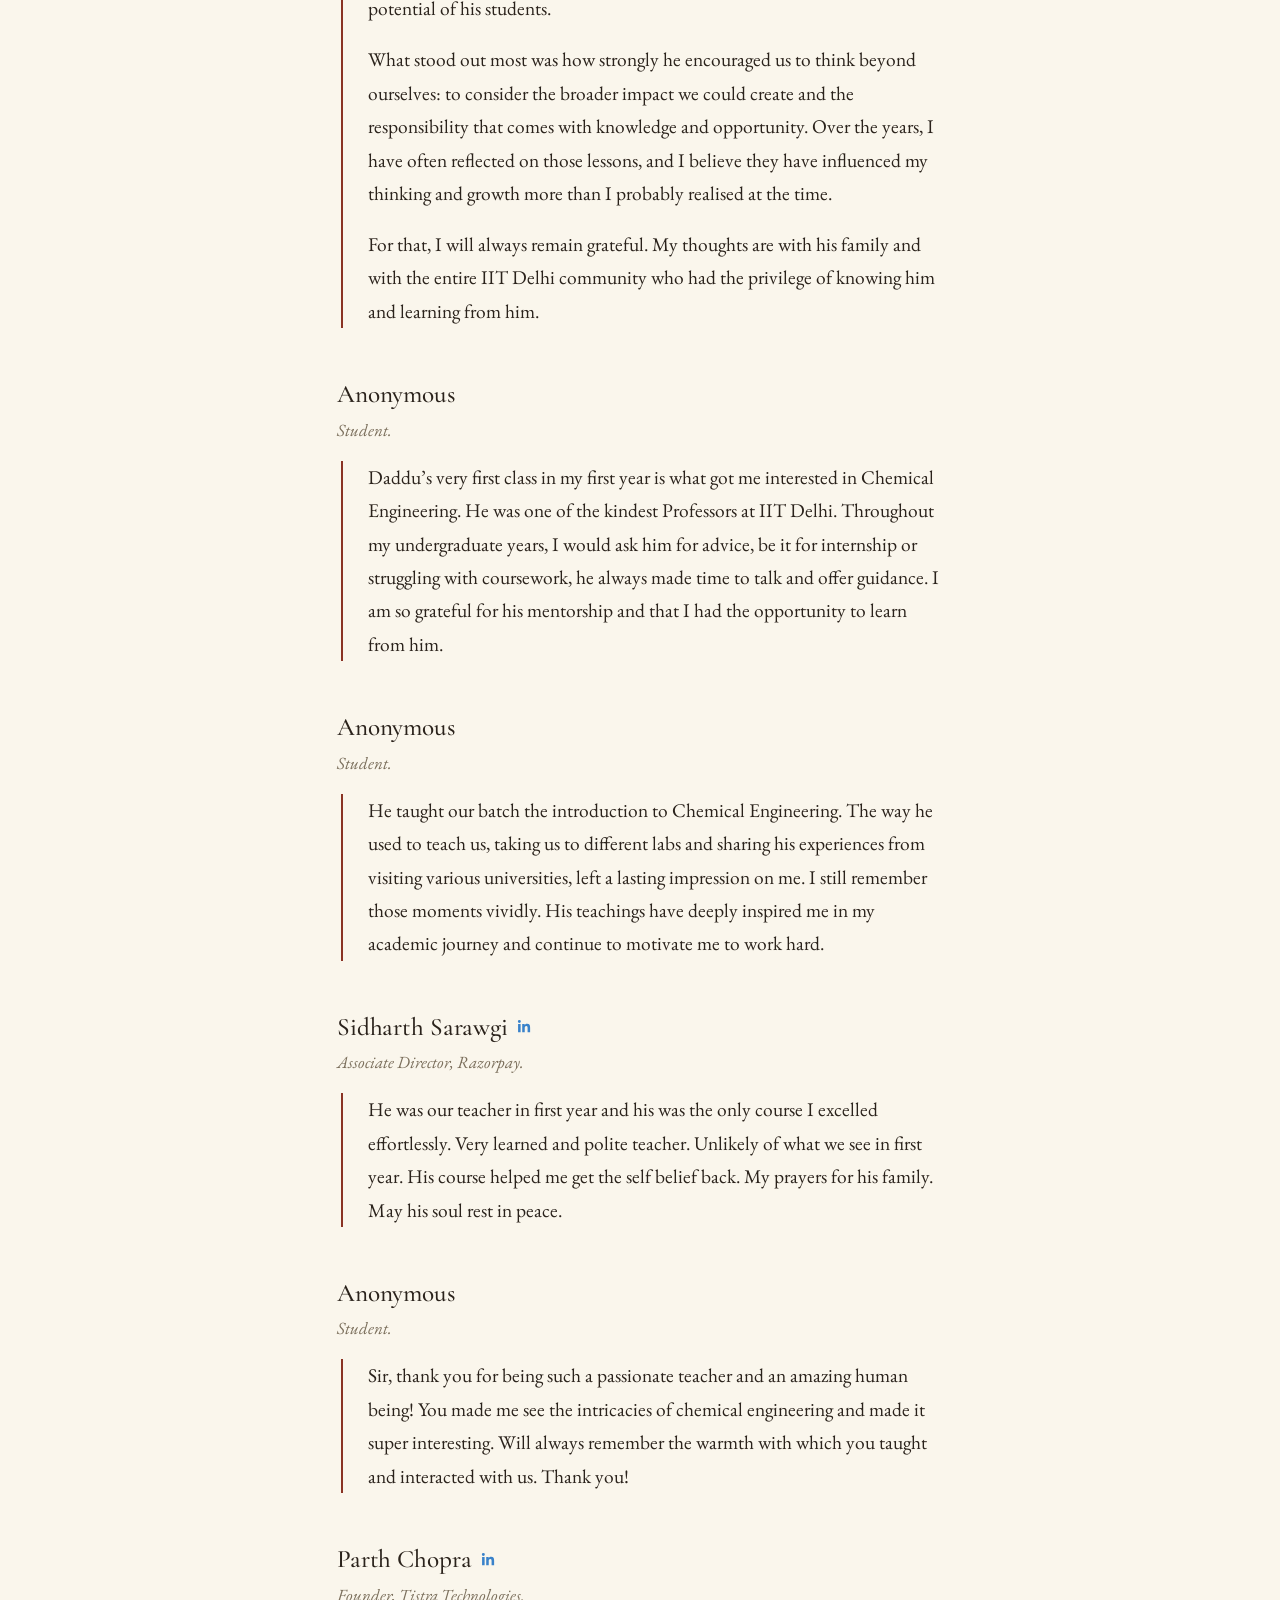
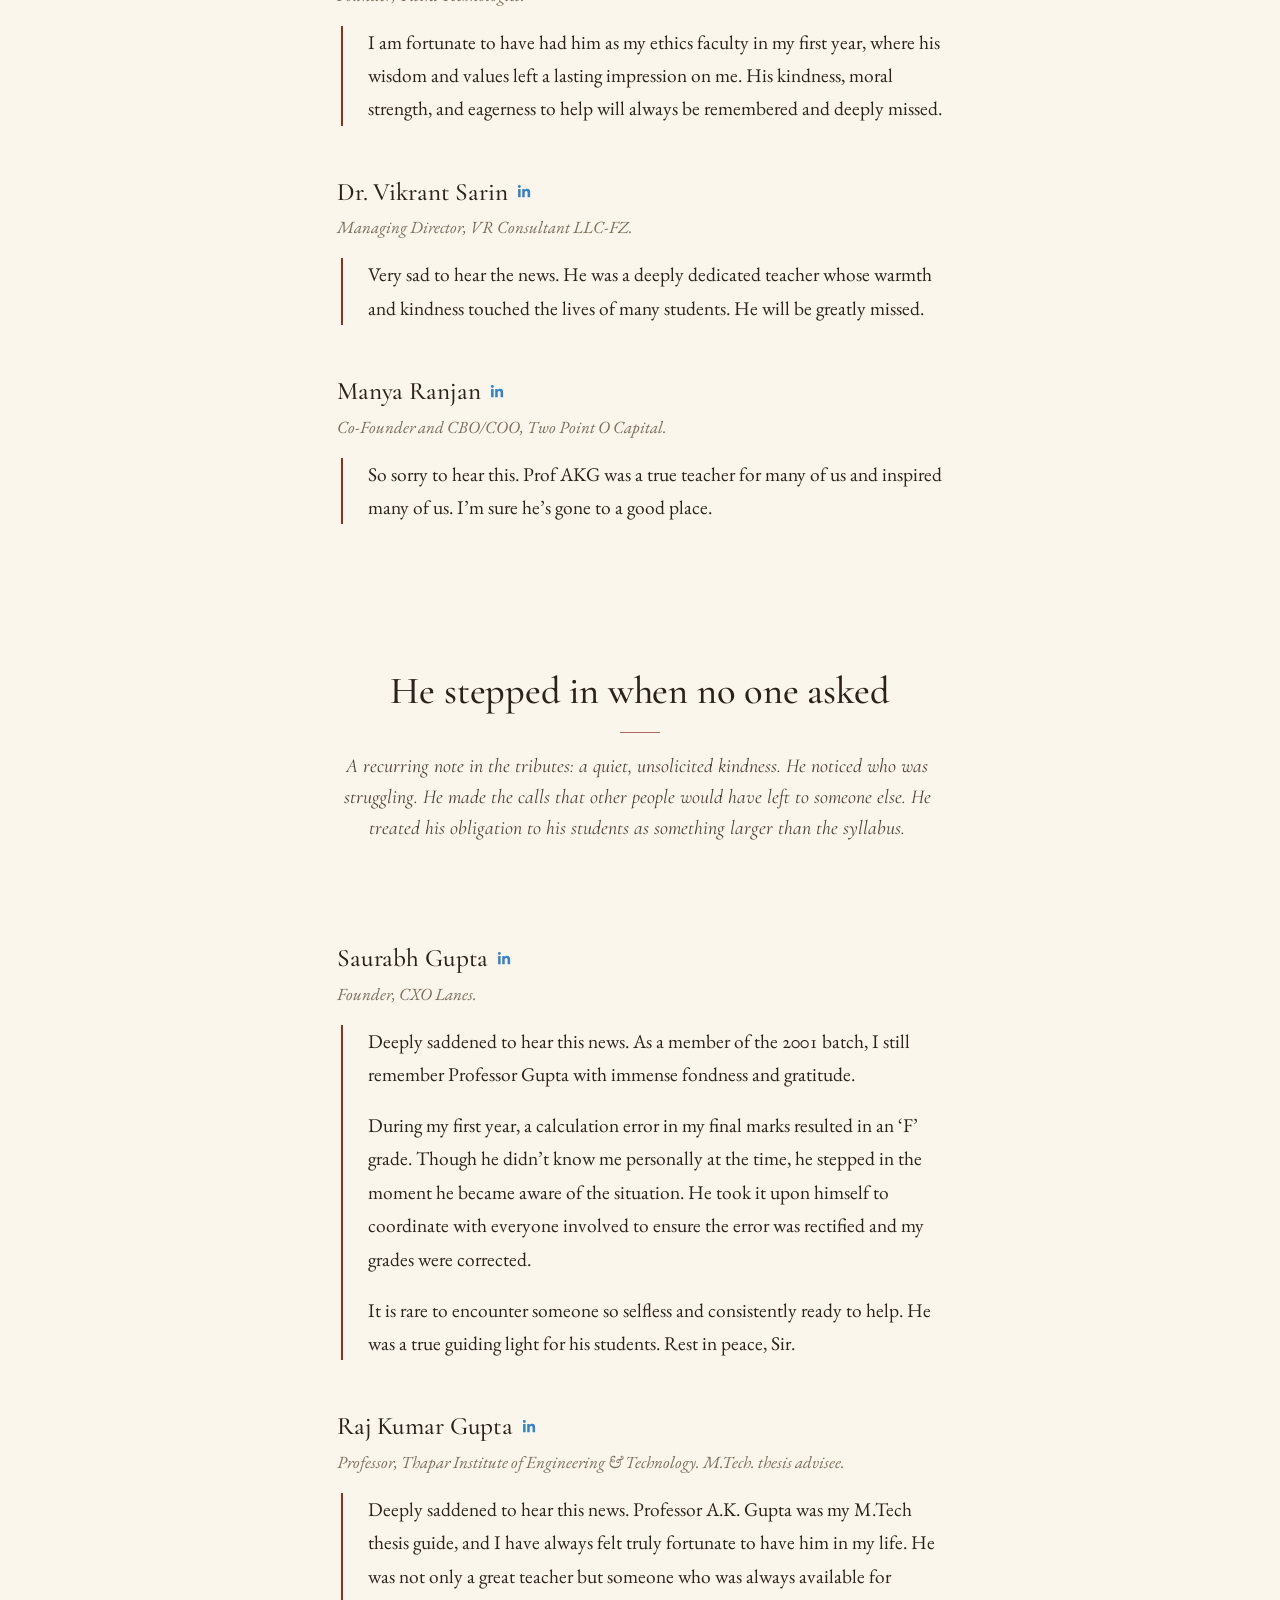
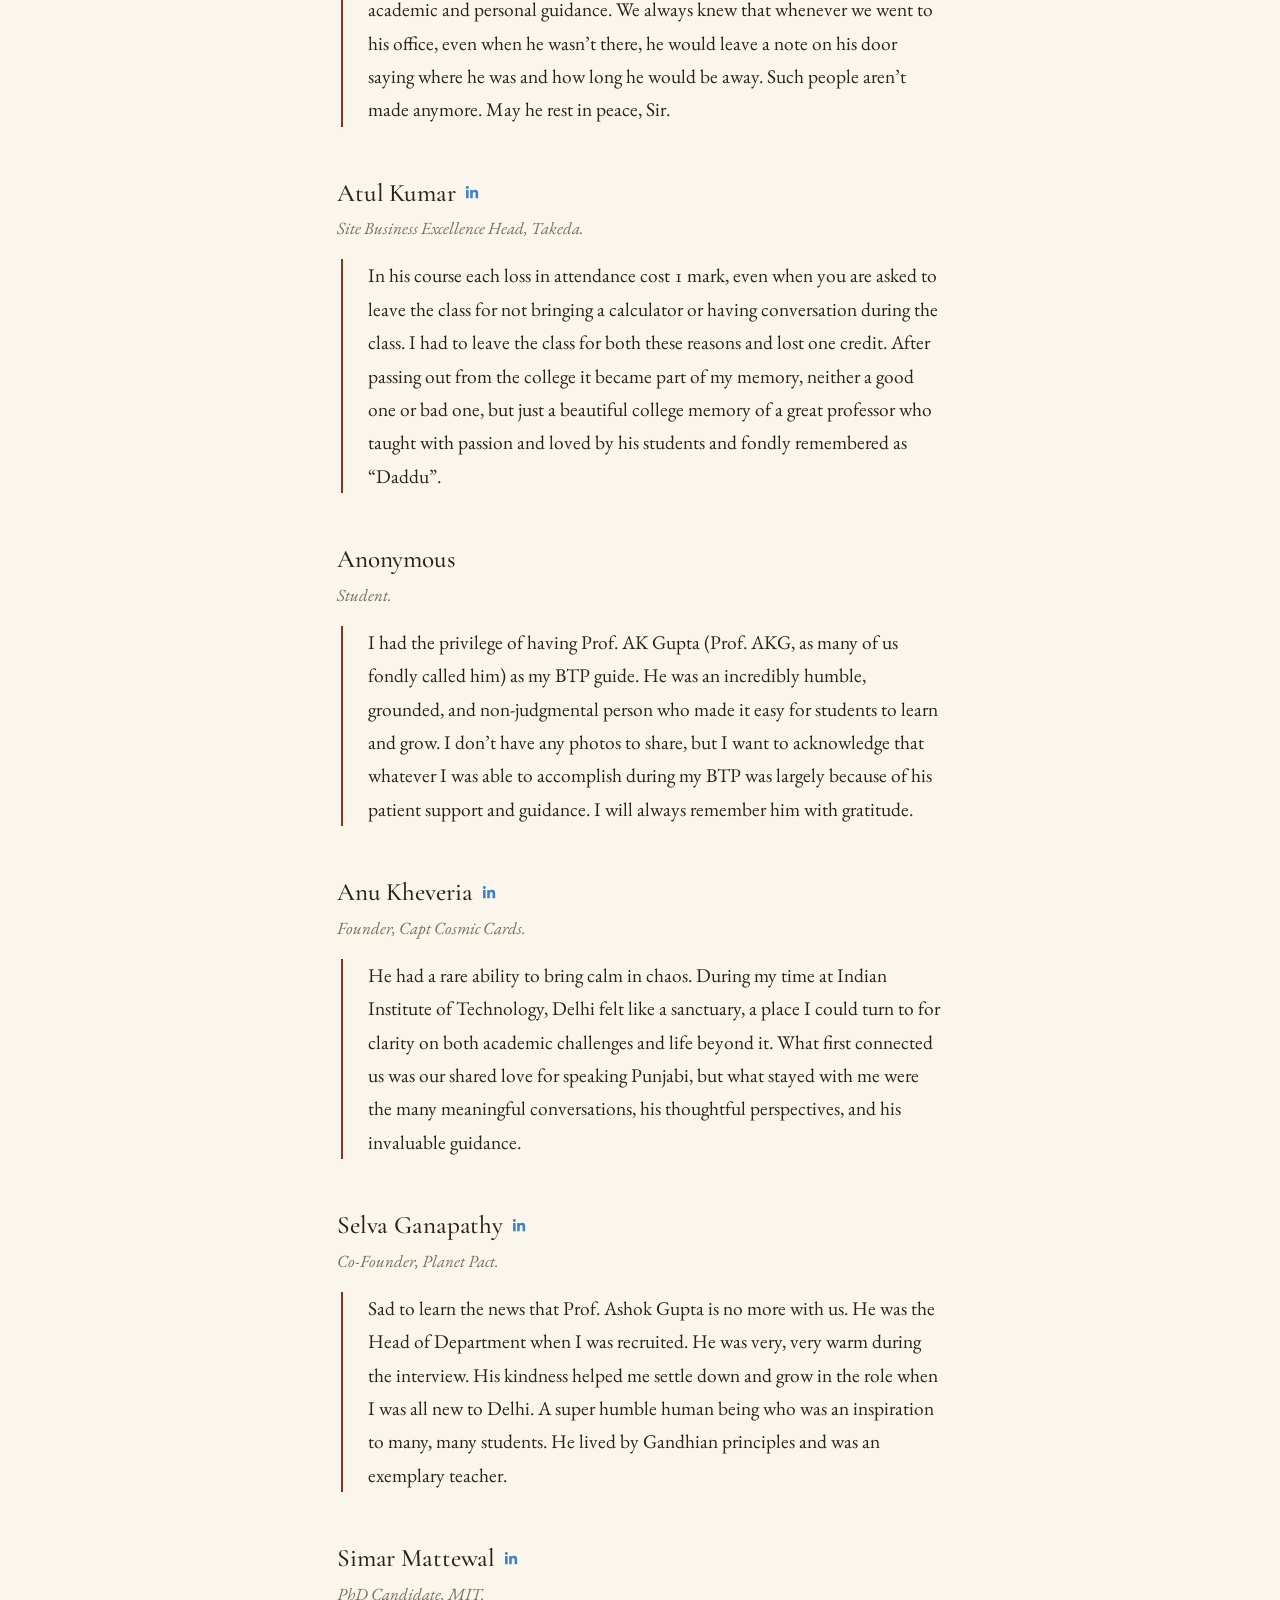
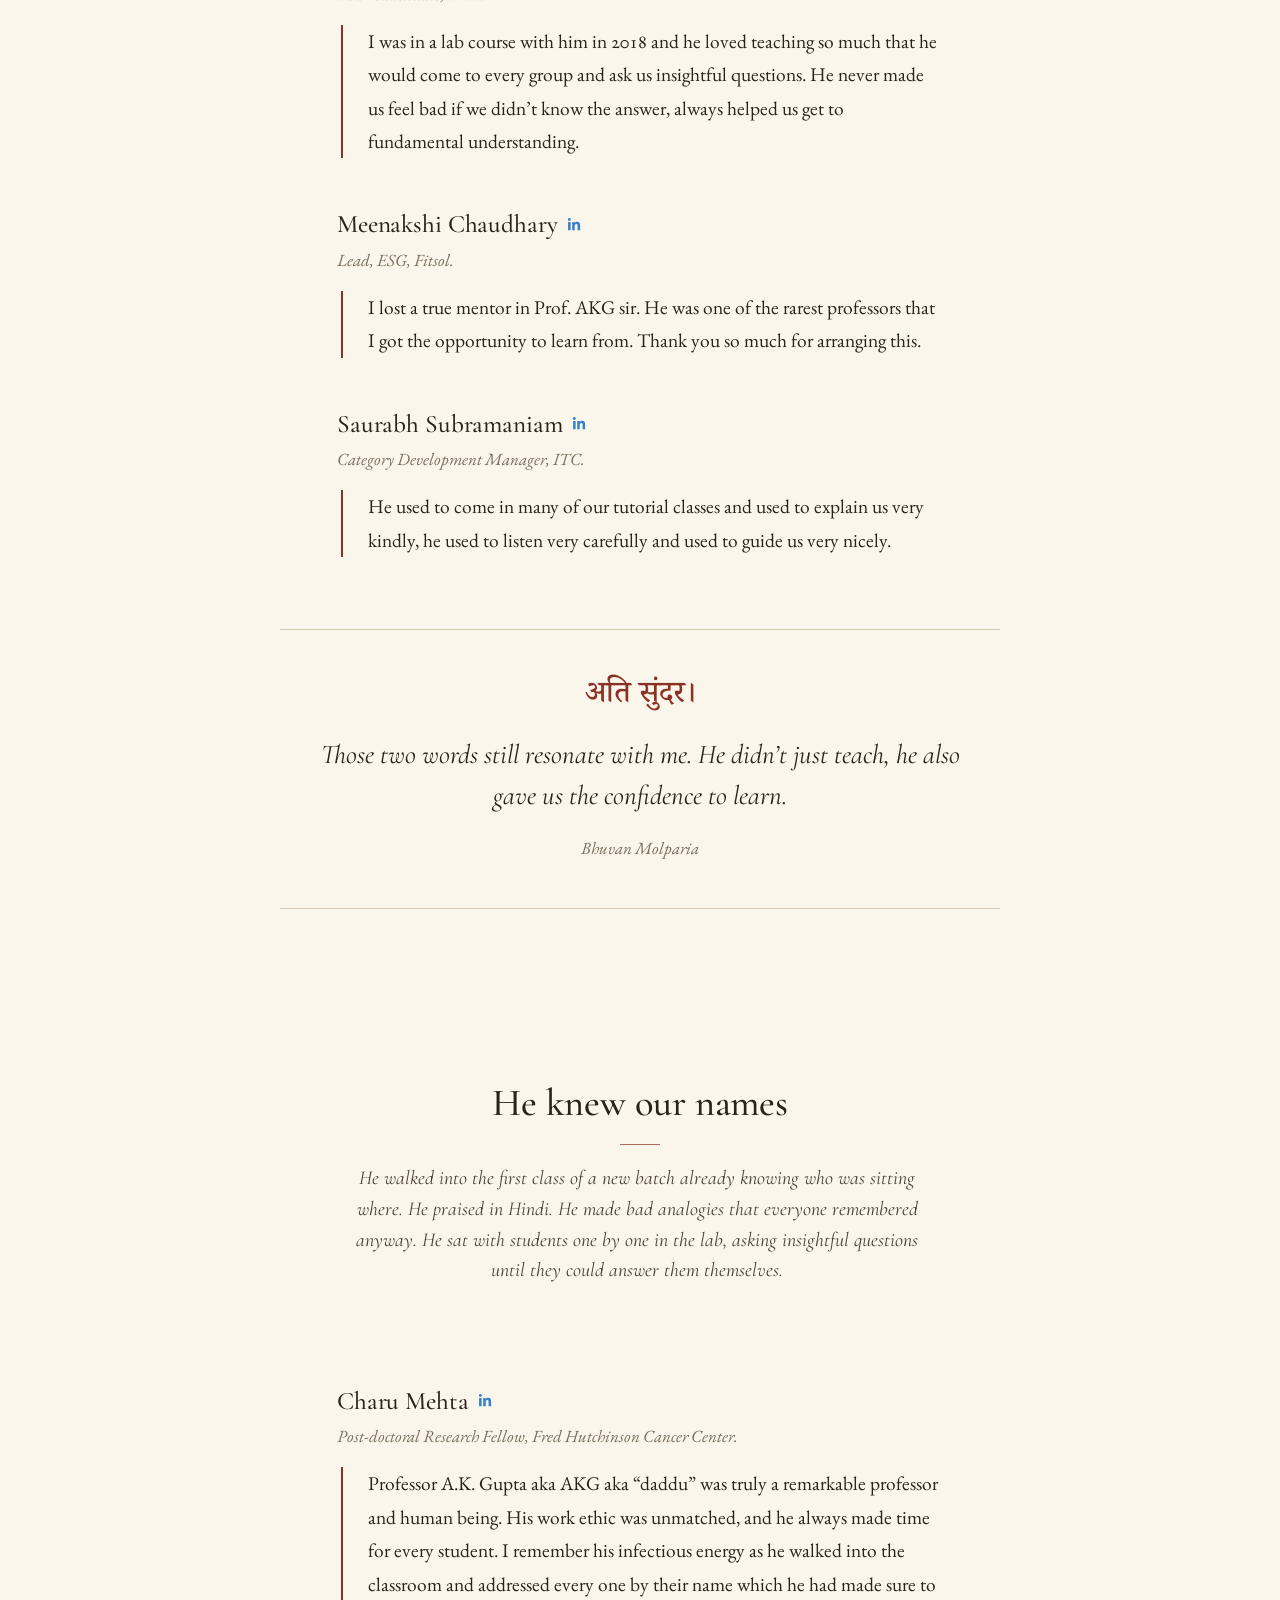
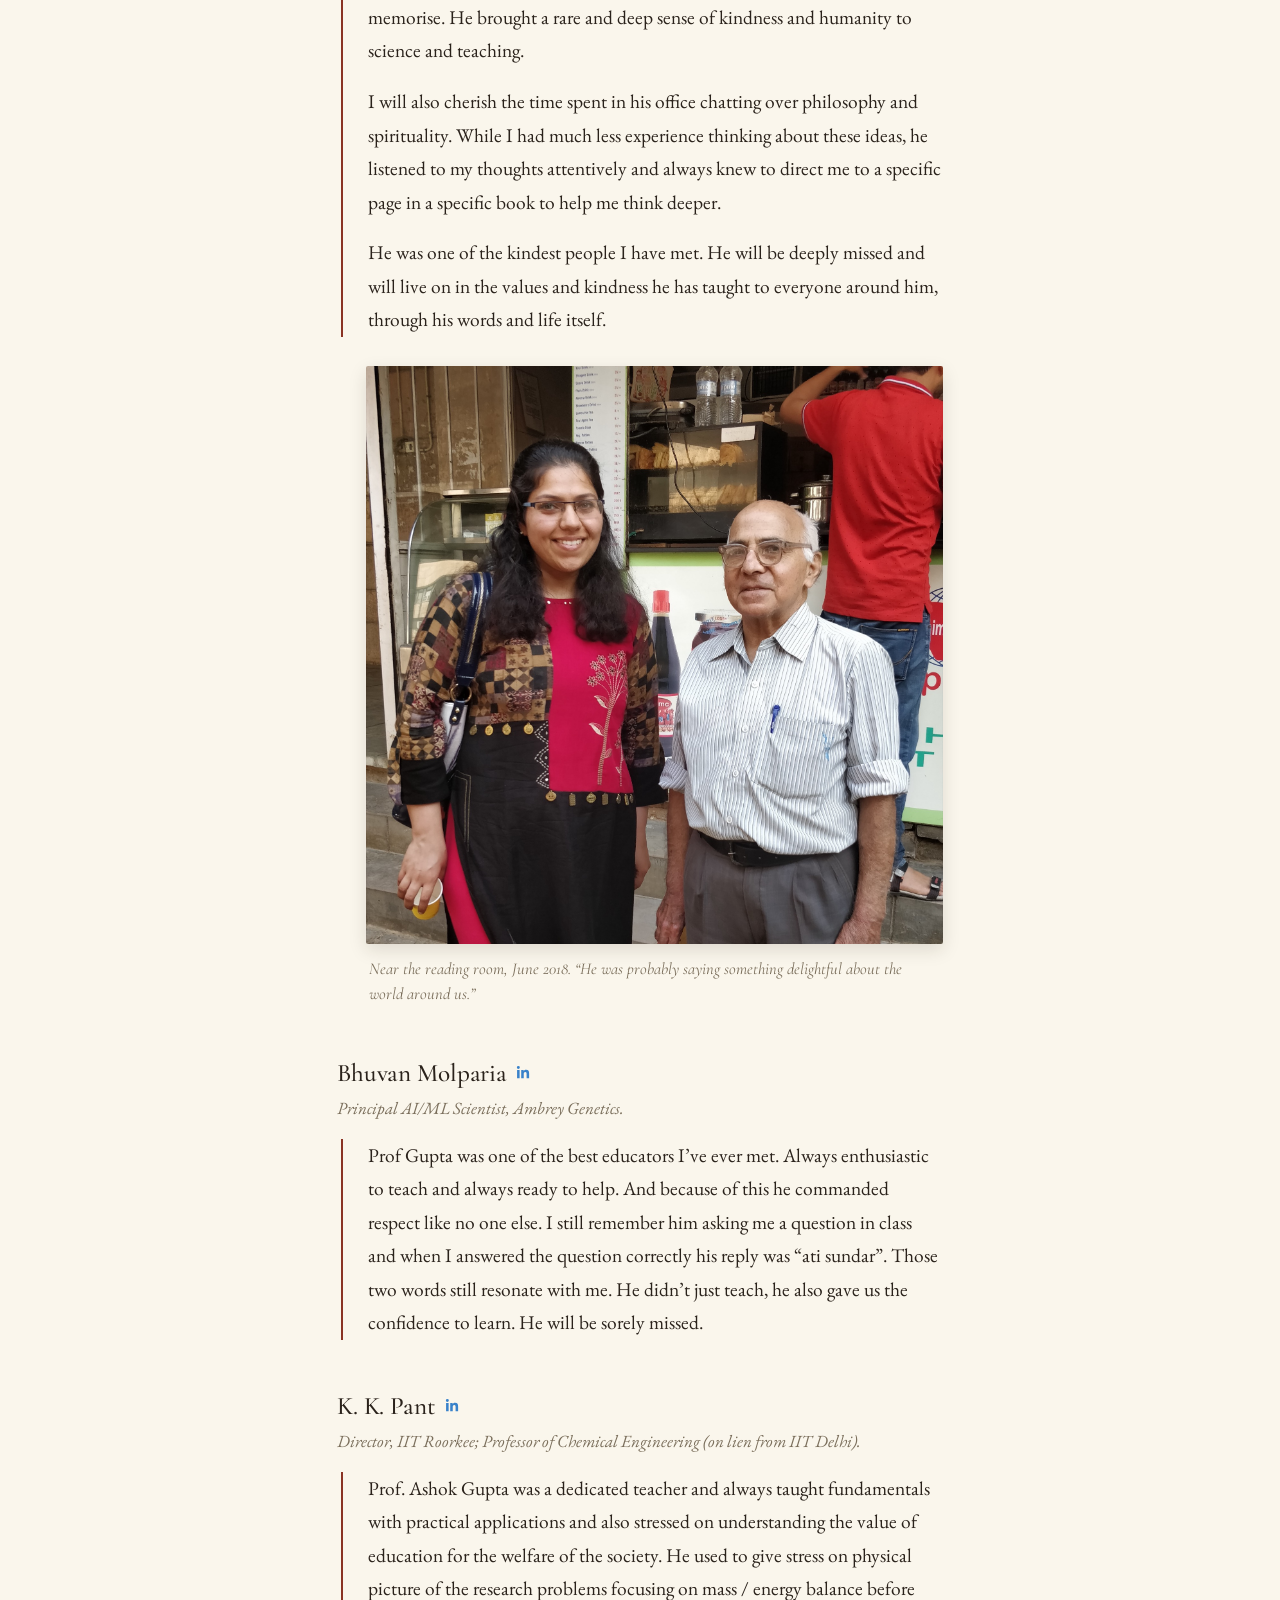
==== commit 3acadb64: "Anonymise Pallavi Grover (no confirmation received) Co-Authored-By: Claude Opus 4.7 (1M context) <no" ====
--- a/Prof-AKG-Tribute/index.html
+++ b/Prof-AKG-Tribute/index.html
@@ -222,8 +222,8 @@
 
 <article class="tribute">
   <header>
-    <h3>Pallavi Grover <a class="li-icon" href="https://www.linkedin.com/in/pallavi-grover-4b9a716a/" target="_blank" rel="noopener noreferrer" aria-label="LinkedIn profile of Pallavi Grover" title="LinkedIn"><svg viewBox="0 0 448 512" width="14" height="14" aria-hidden="true" focusable="false"><path fill="currentColor" d="M100.28 448H7.4V148.9h92.88zM53.79 108.1C24.09 108.1 0 83.5 0 53.8a53.79 53.79 0 0 1 107.58 0c0 29.7-24.1 54.3-53.79 54.3zM447.9 448h-92.68V302.4c0-34.7-.7-79.2-48.29-79.2-48.29 0-55.69 37.7-55.69 76.7V448h-92.78V148.9h89.08v40.8h1.3c12.4-23.5 42.69-48.3 87.88-48.3 94 0 111.28 61.9 111.28 142.3V448z"/></svg></a></h3>
-    <p class="connection">Principal, BCG.</p>
+    <h3>Anonymous</h3>
+    <p class="connection">Student.</p>
   </header>
   <div class="message">
     <p>Sir, thank you for being such a passionate teacher and an amazing human being! You made me see the intricacies of chemical engineering and made it super interesting. Will always remember the warmth with which you taught and interacted with us. Thank you!</p>
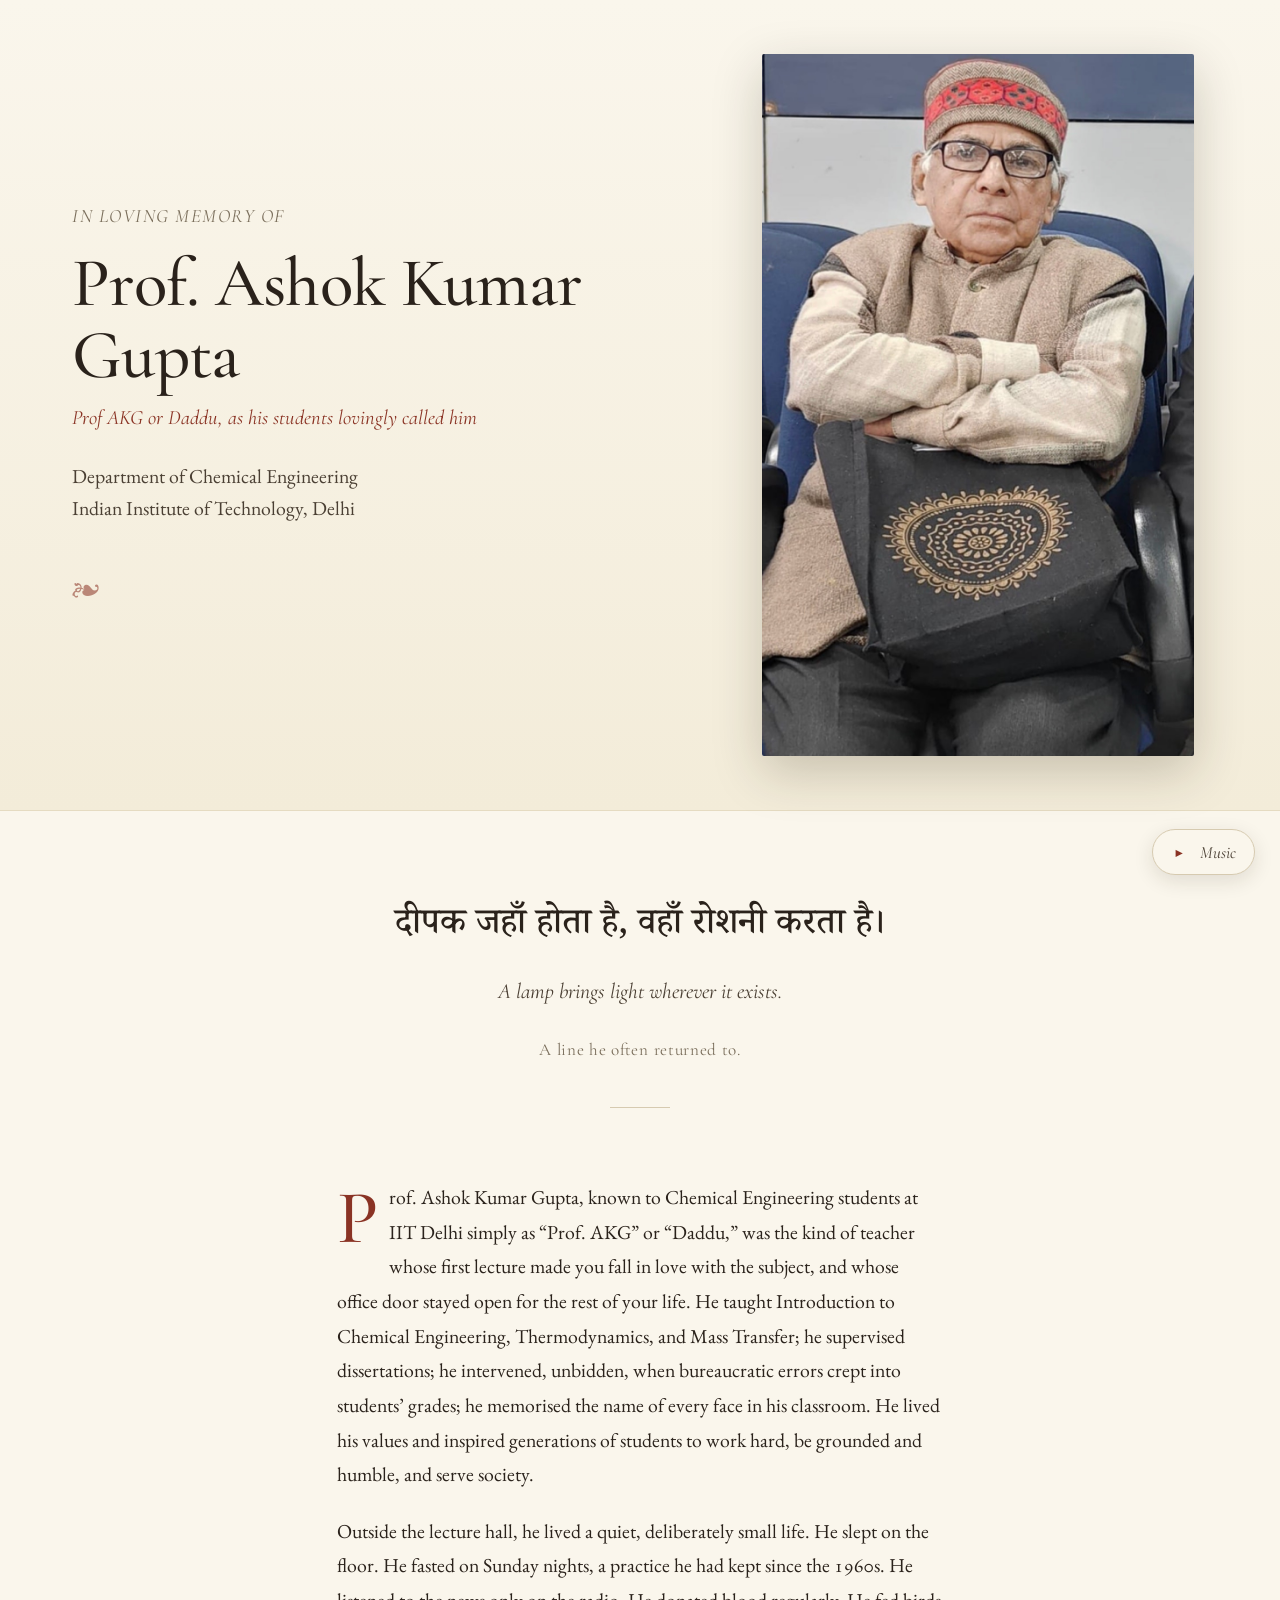
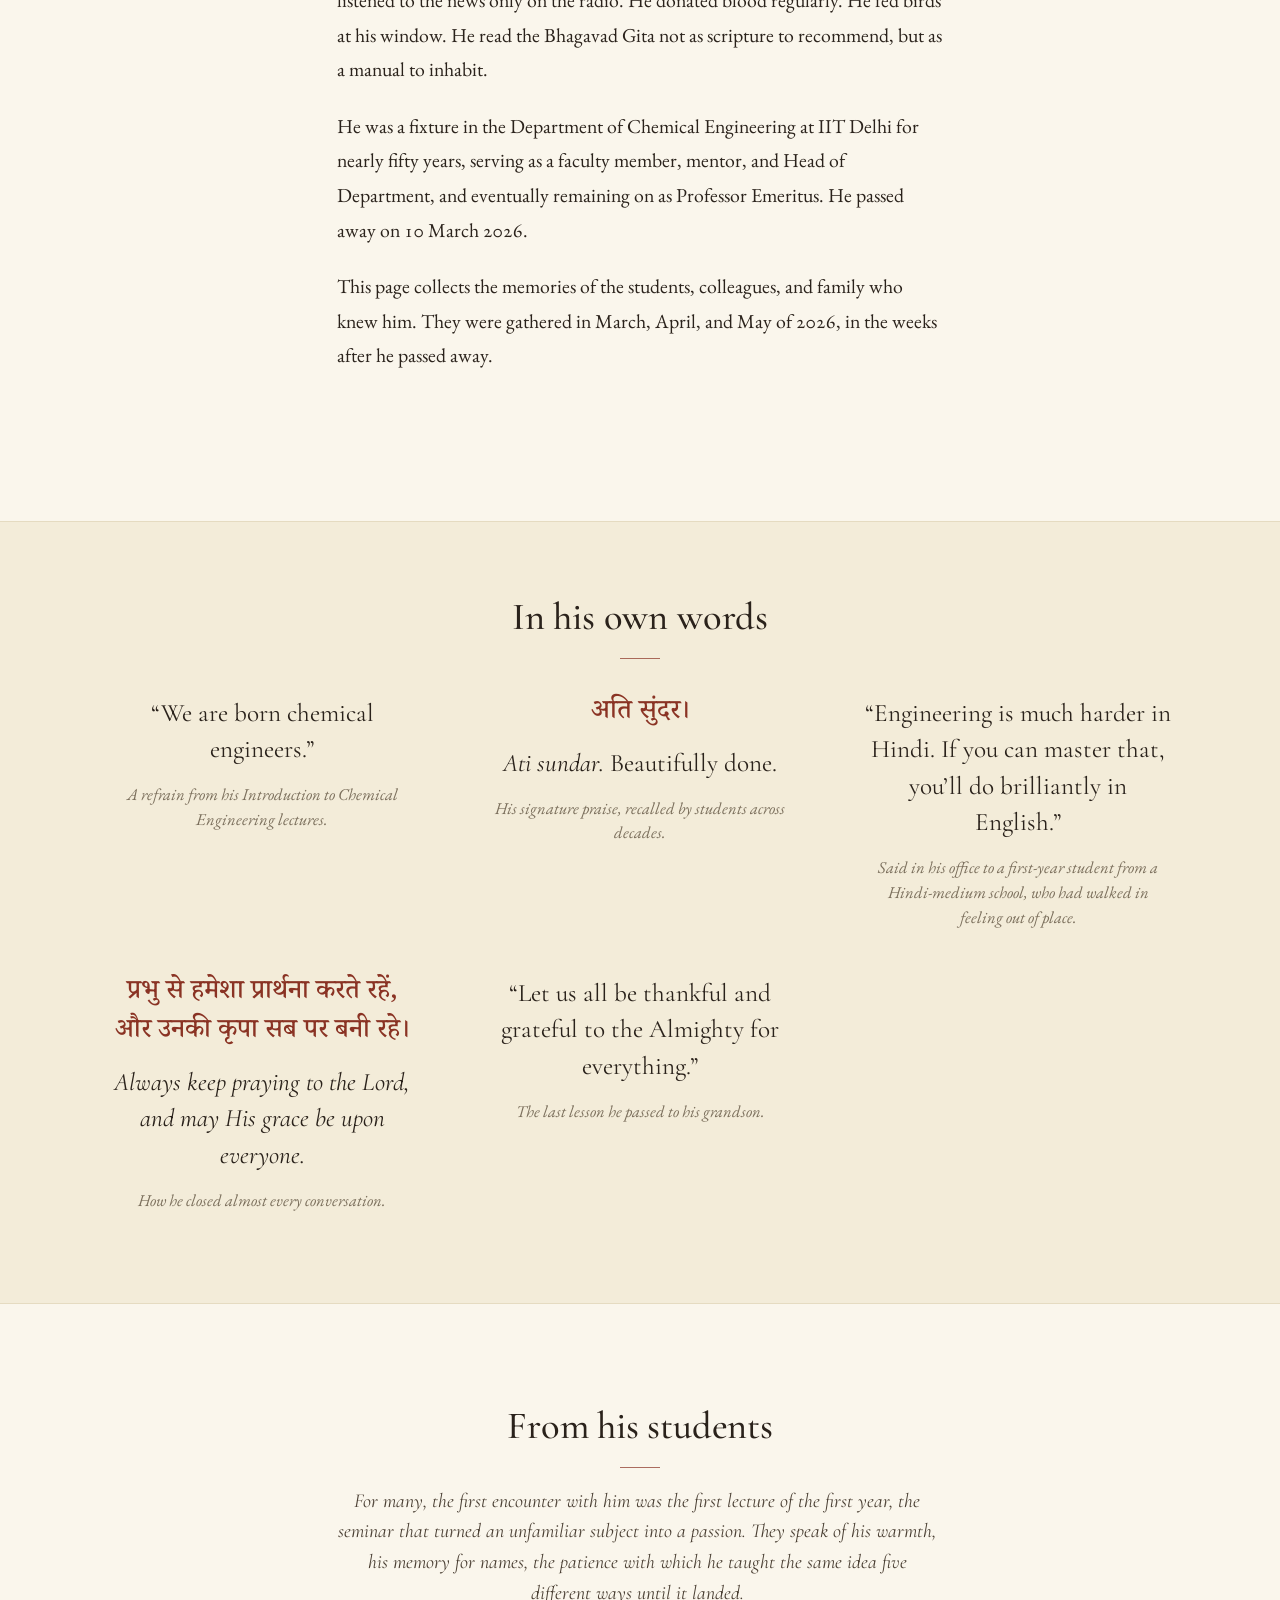
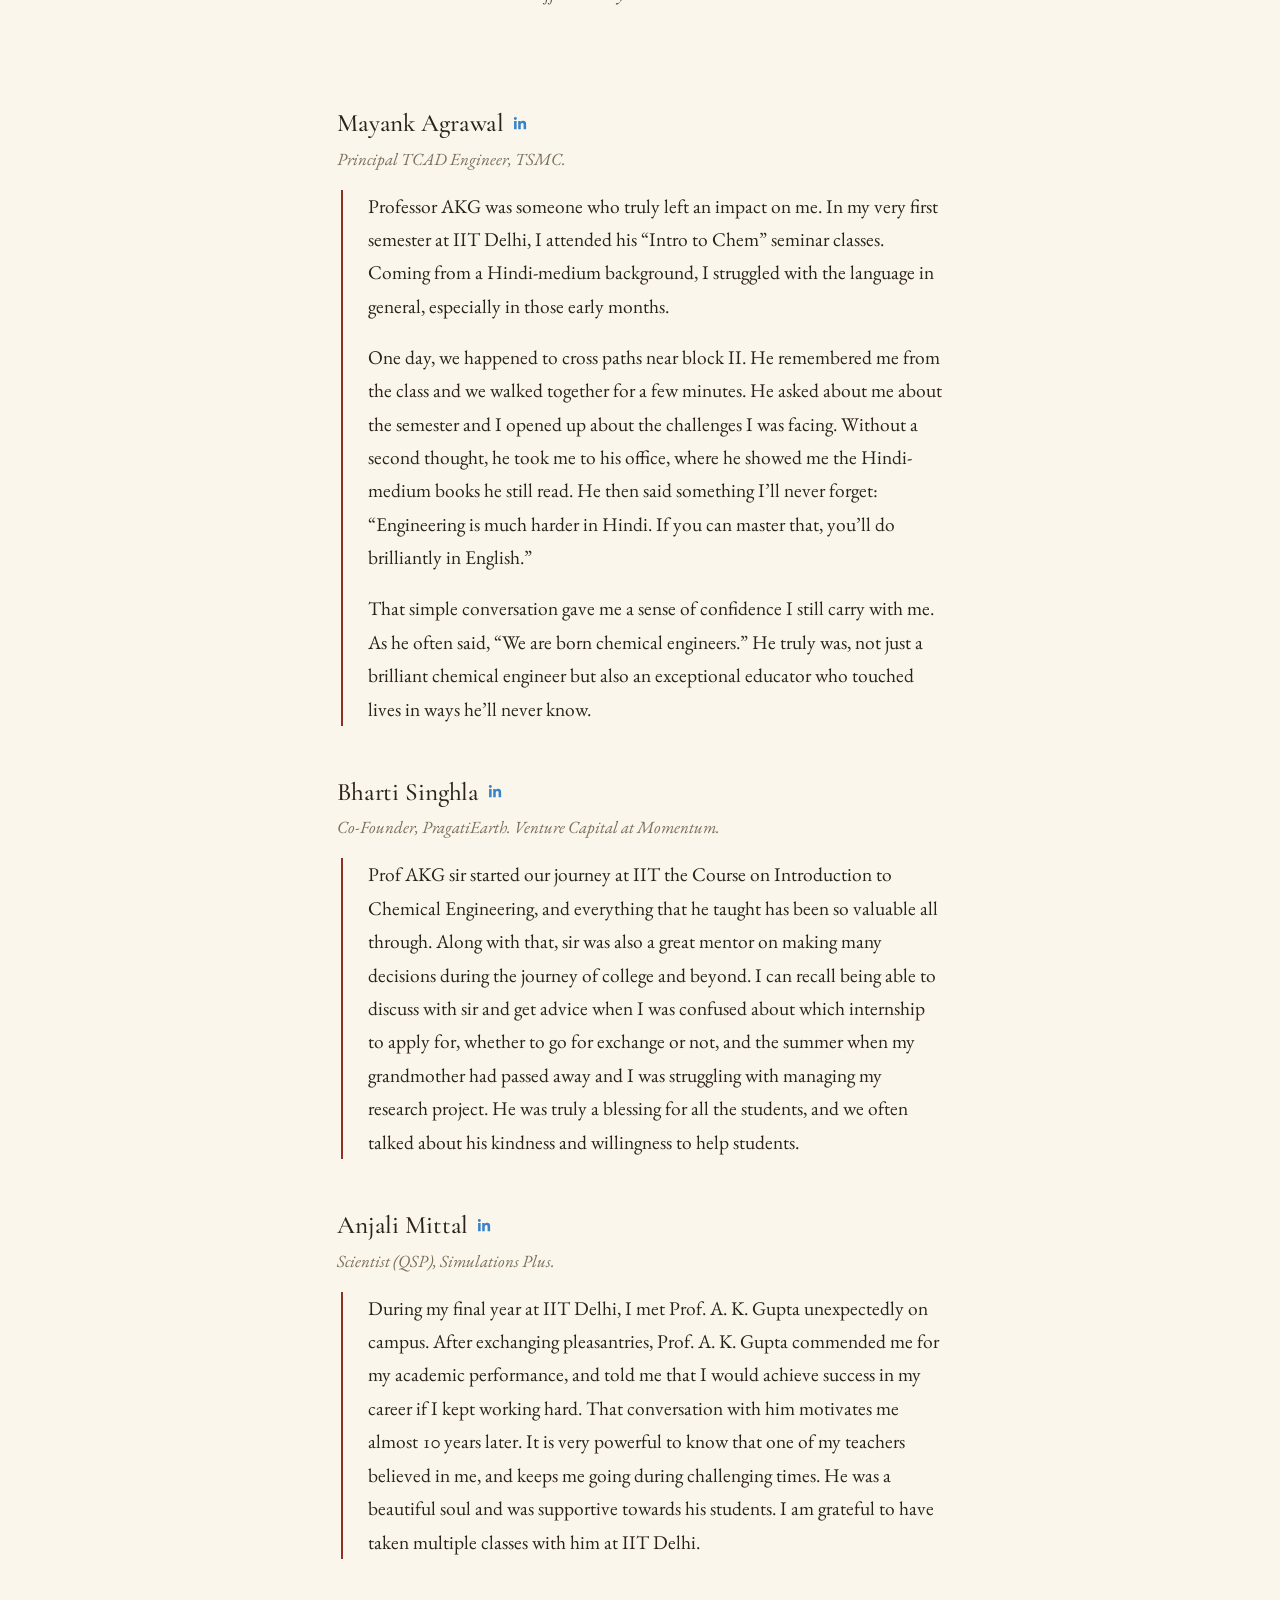
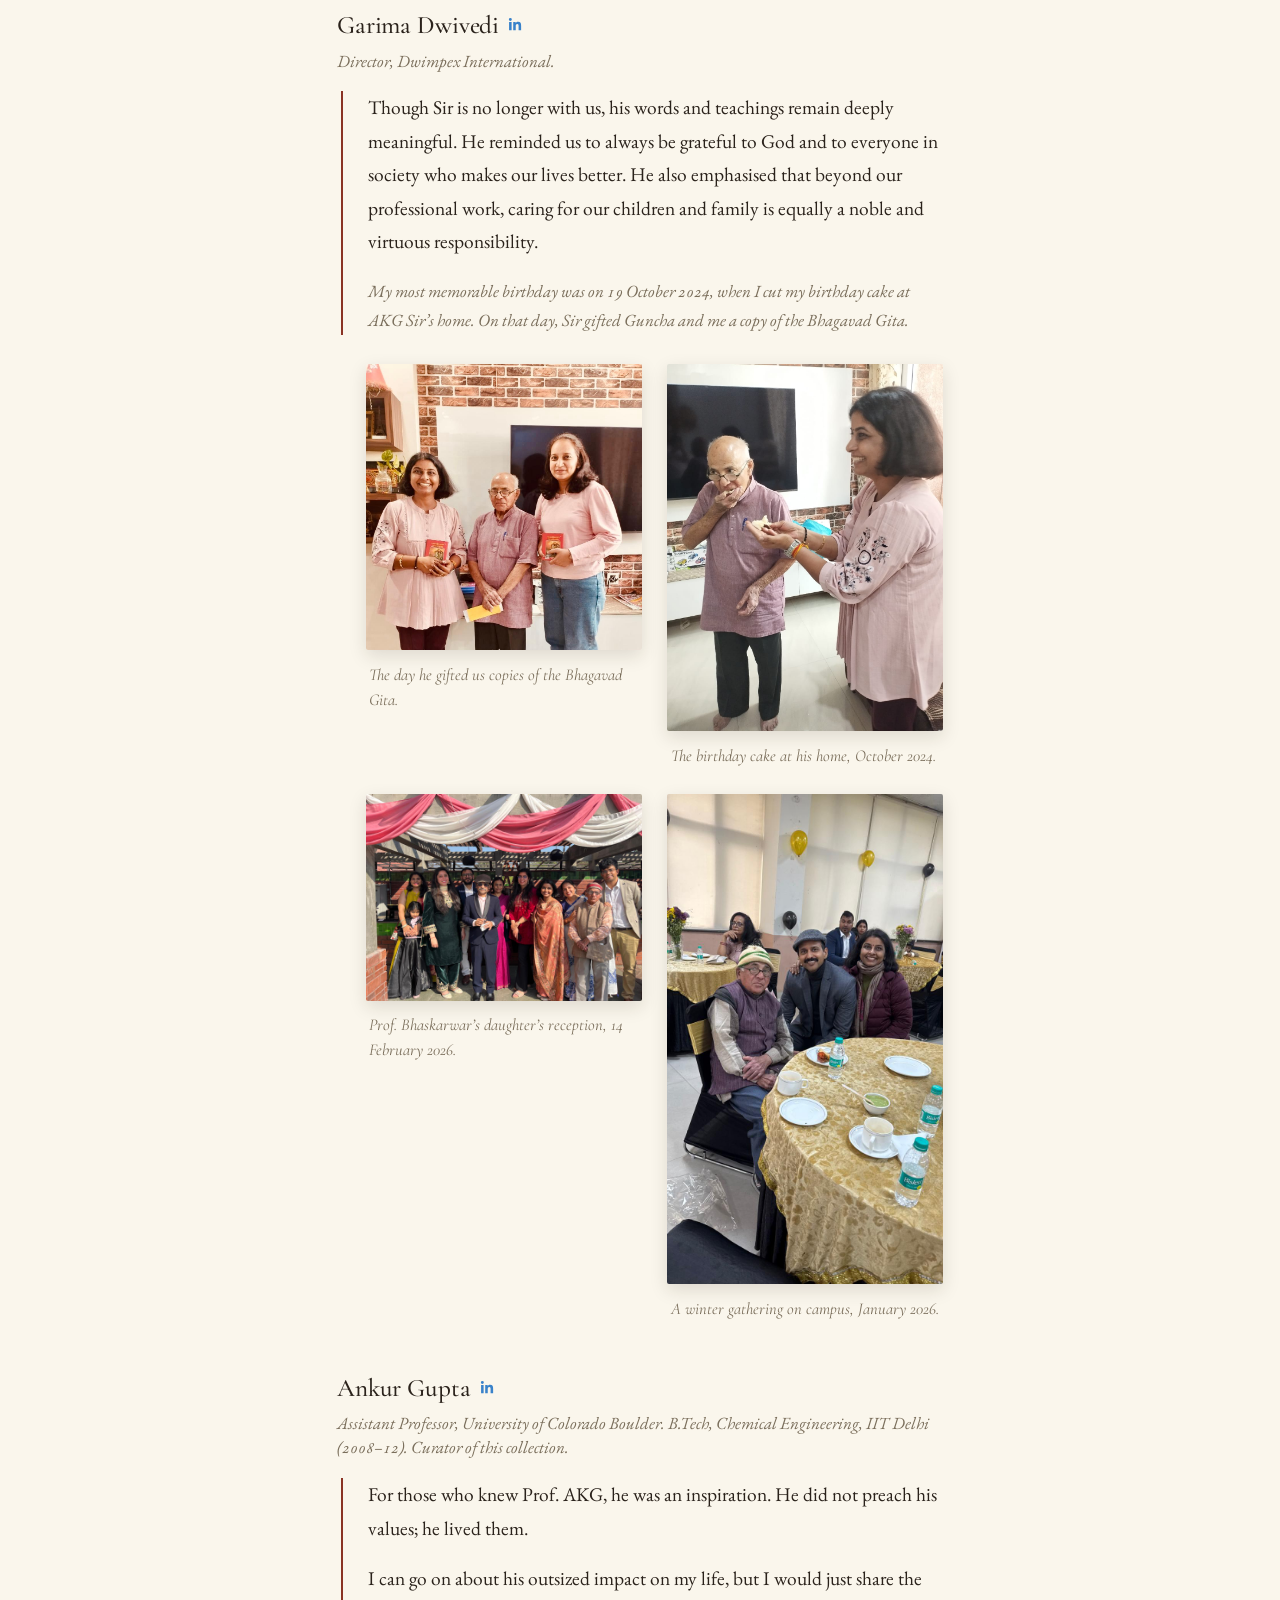
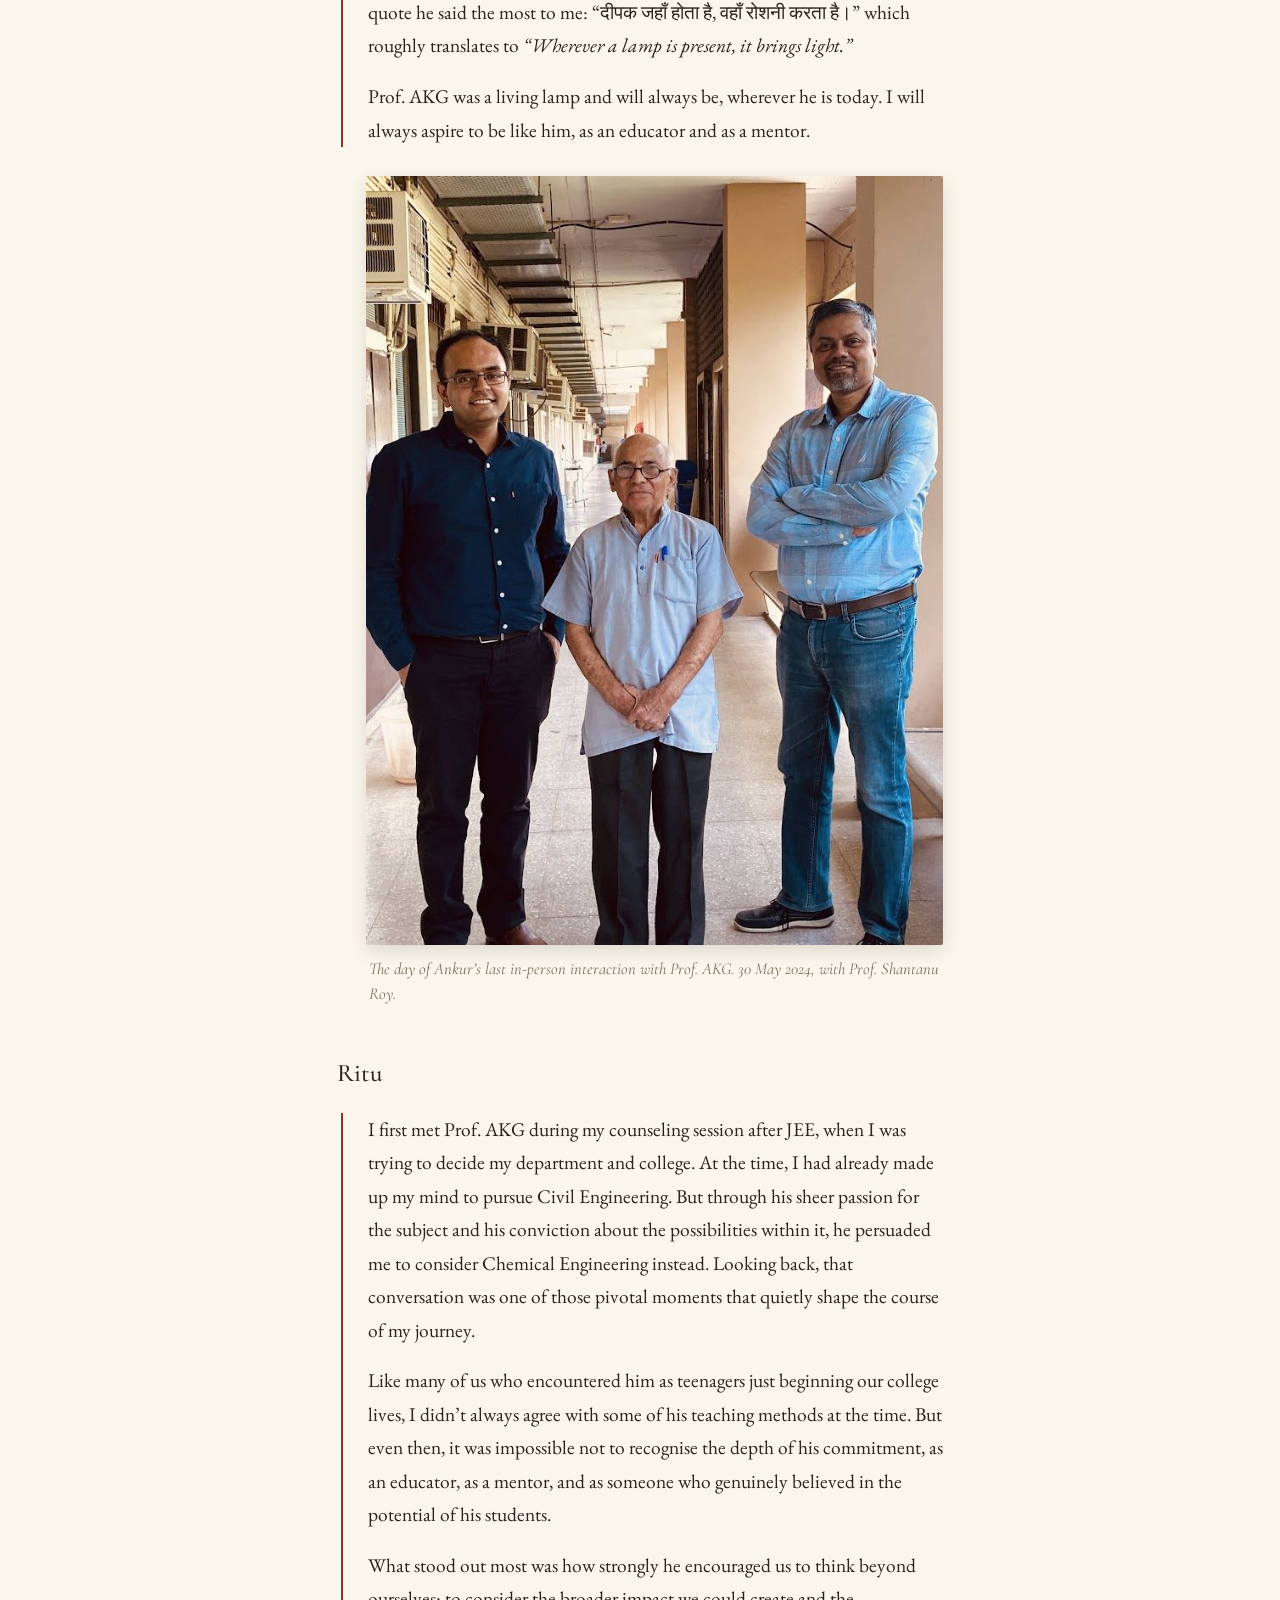
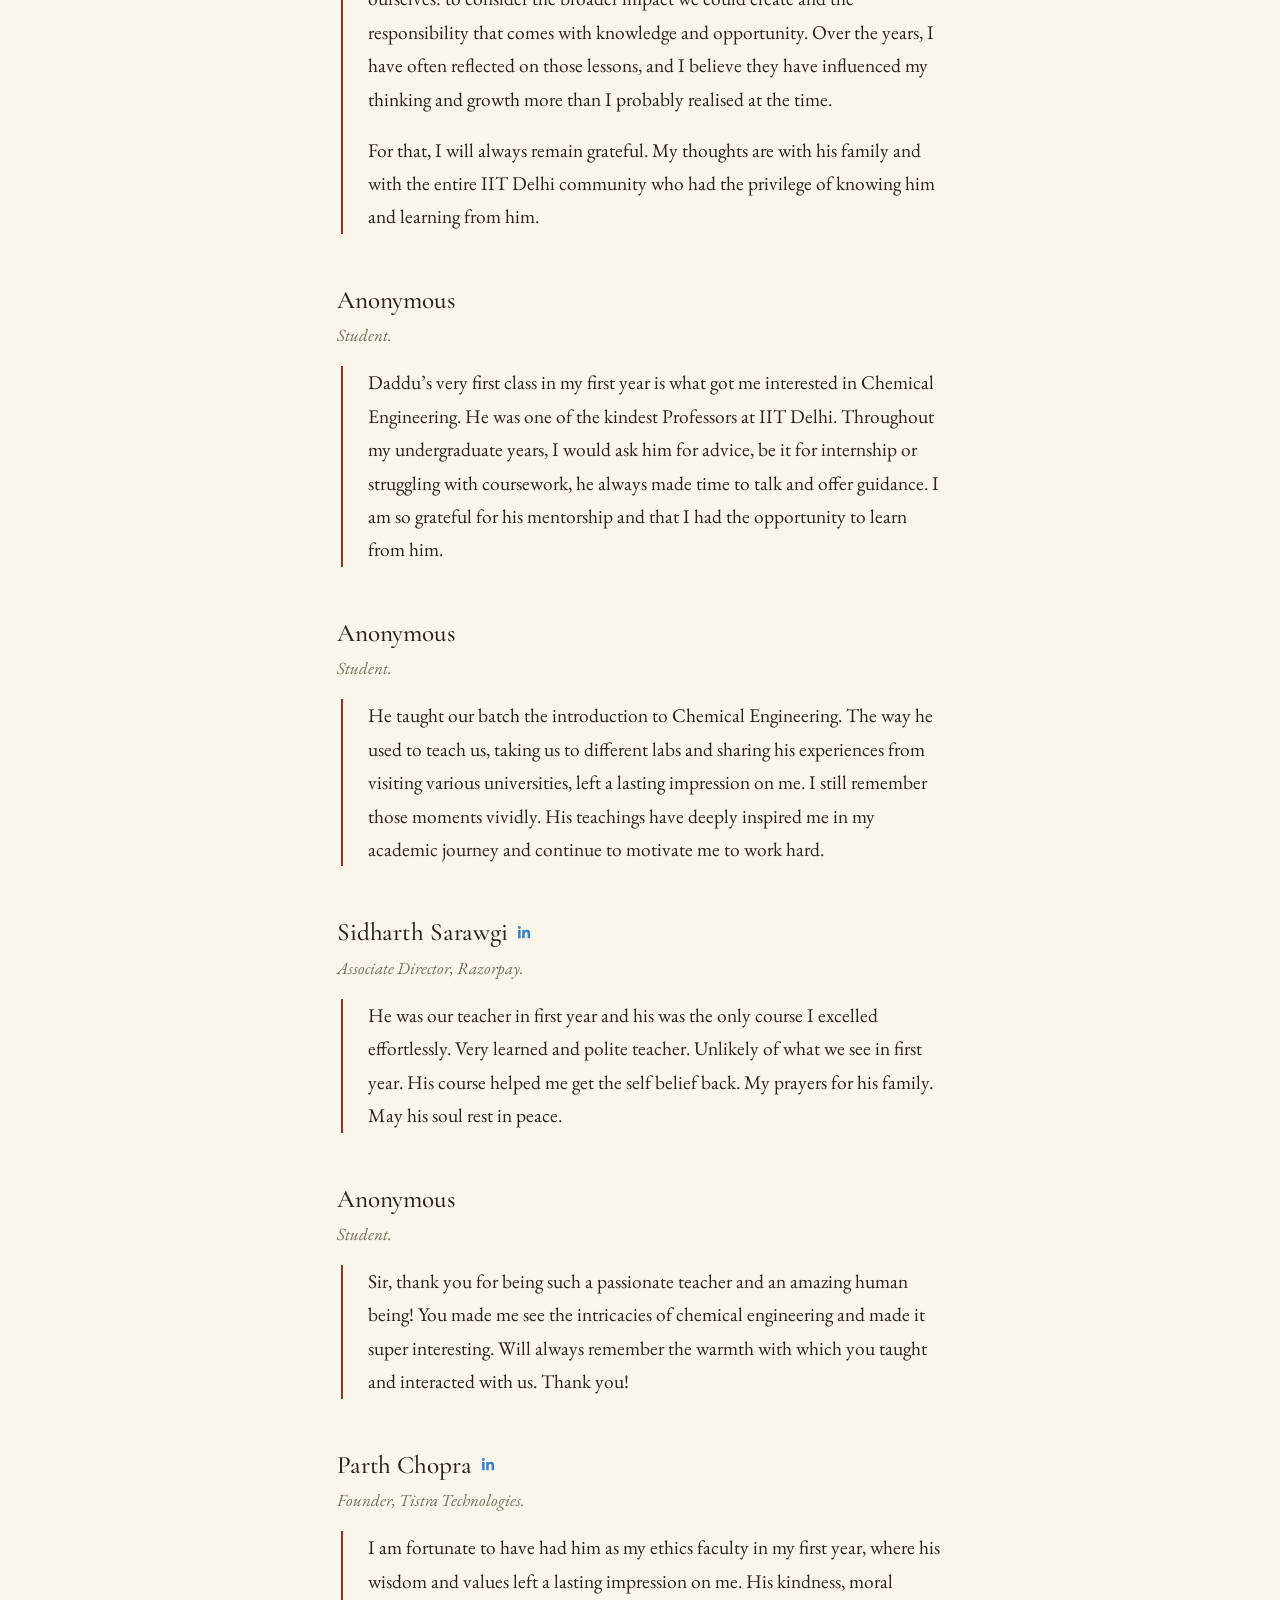
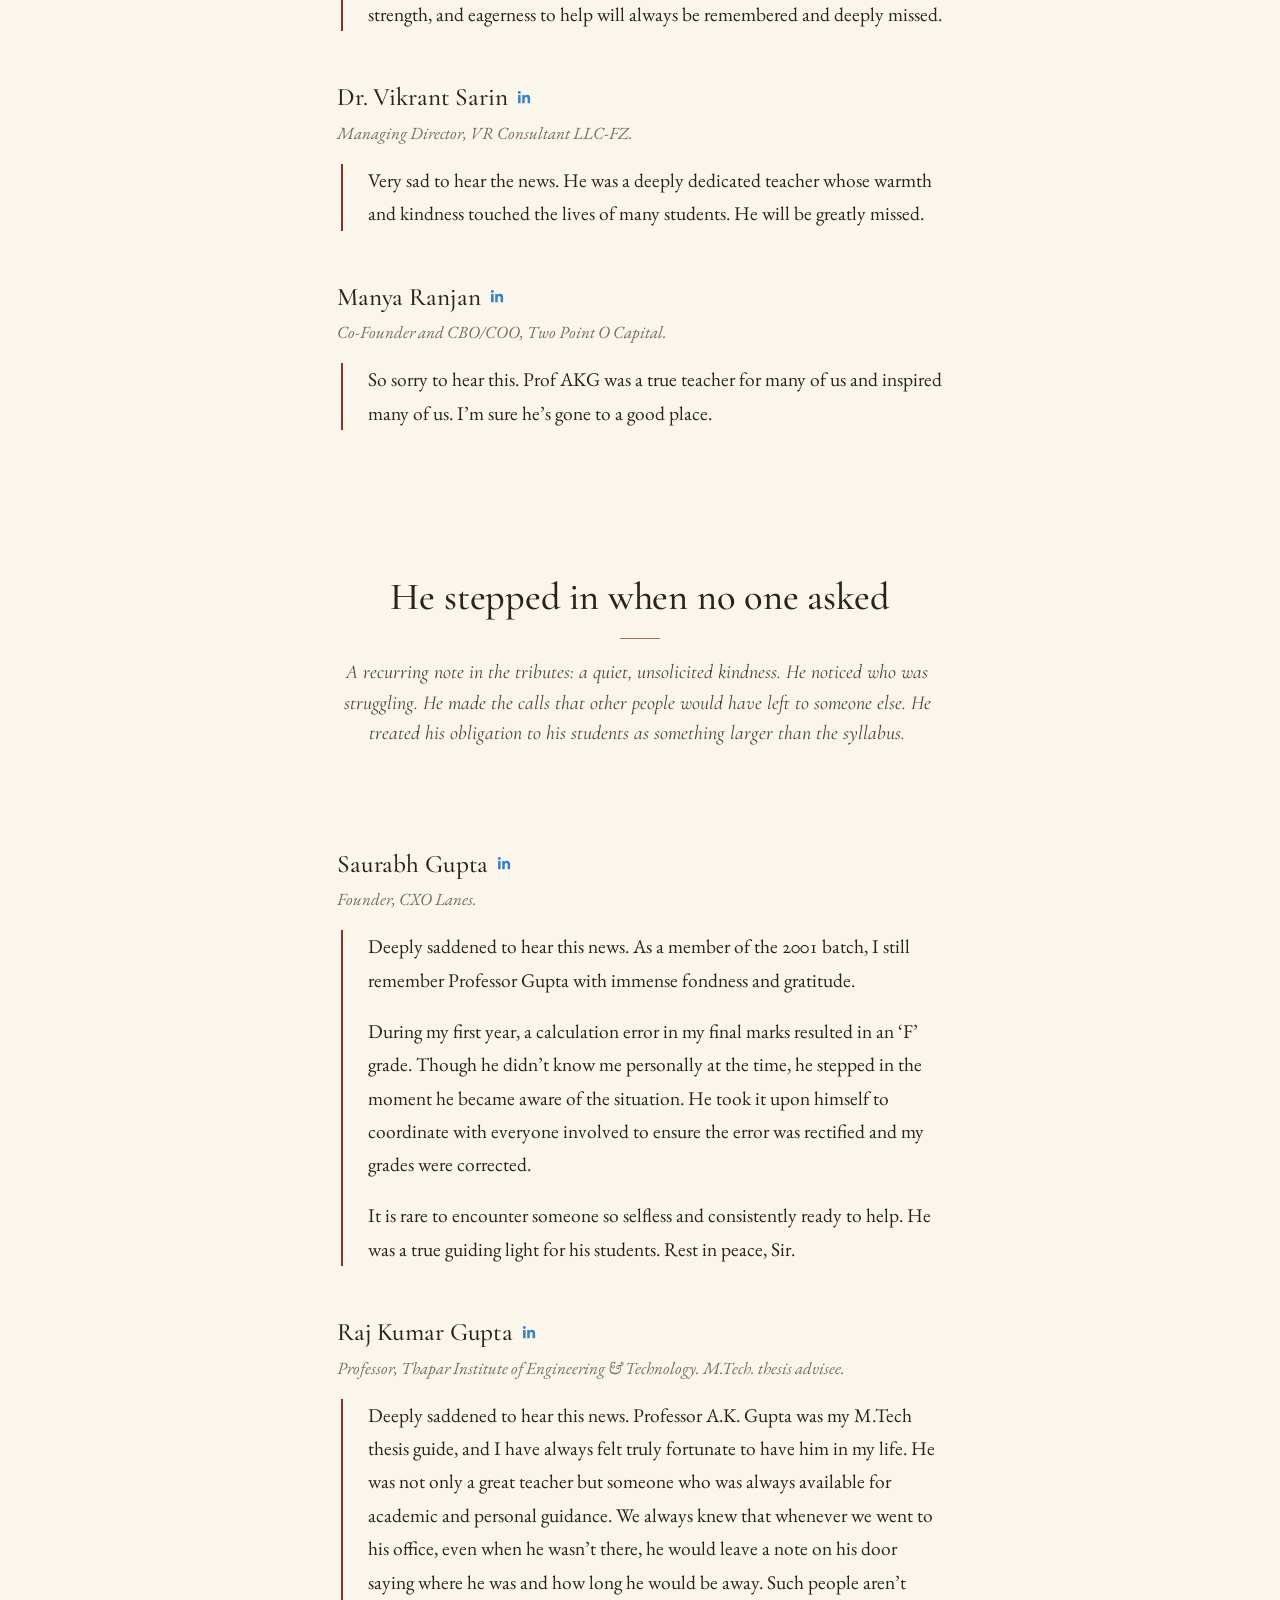
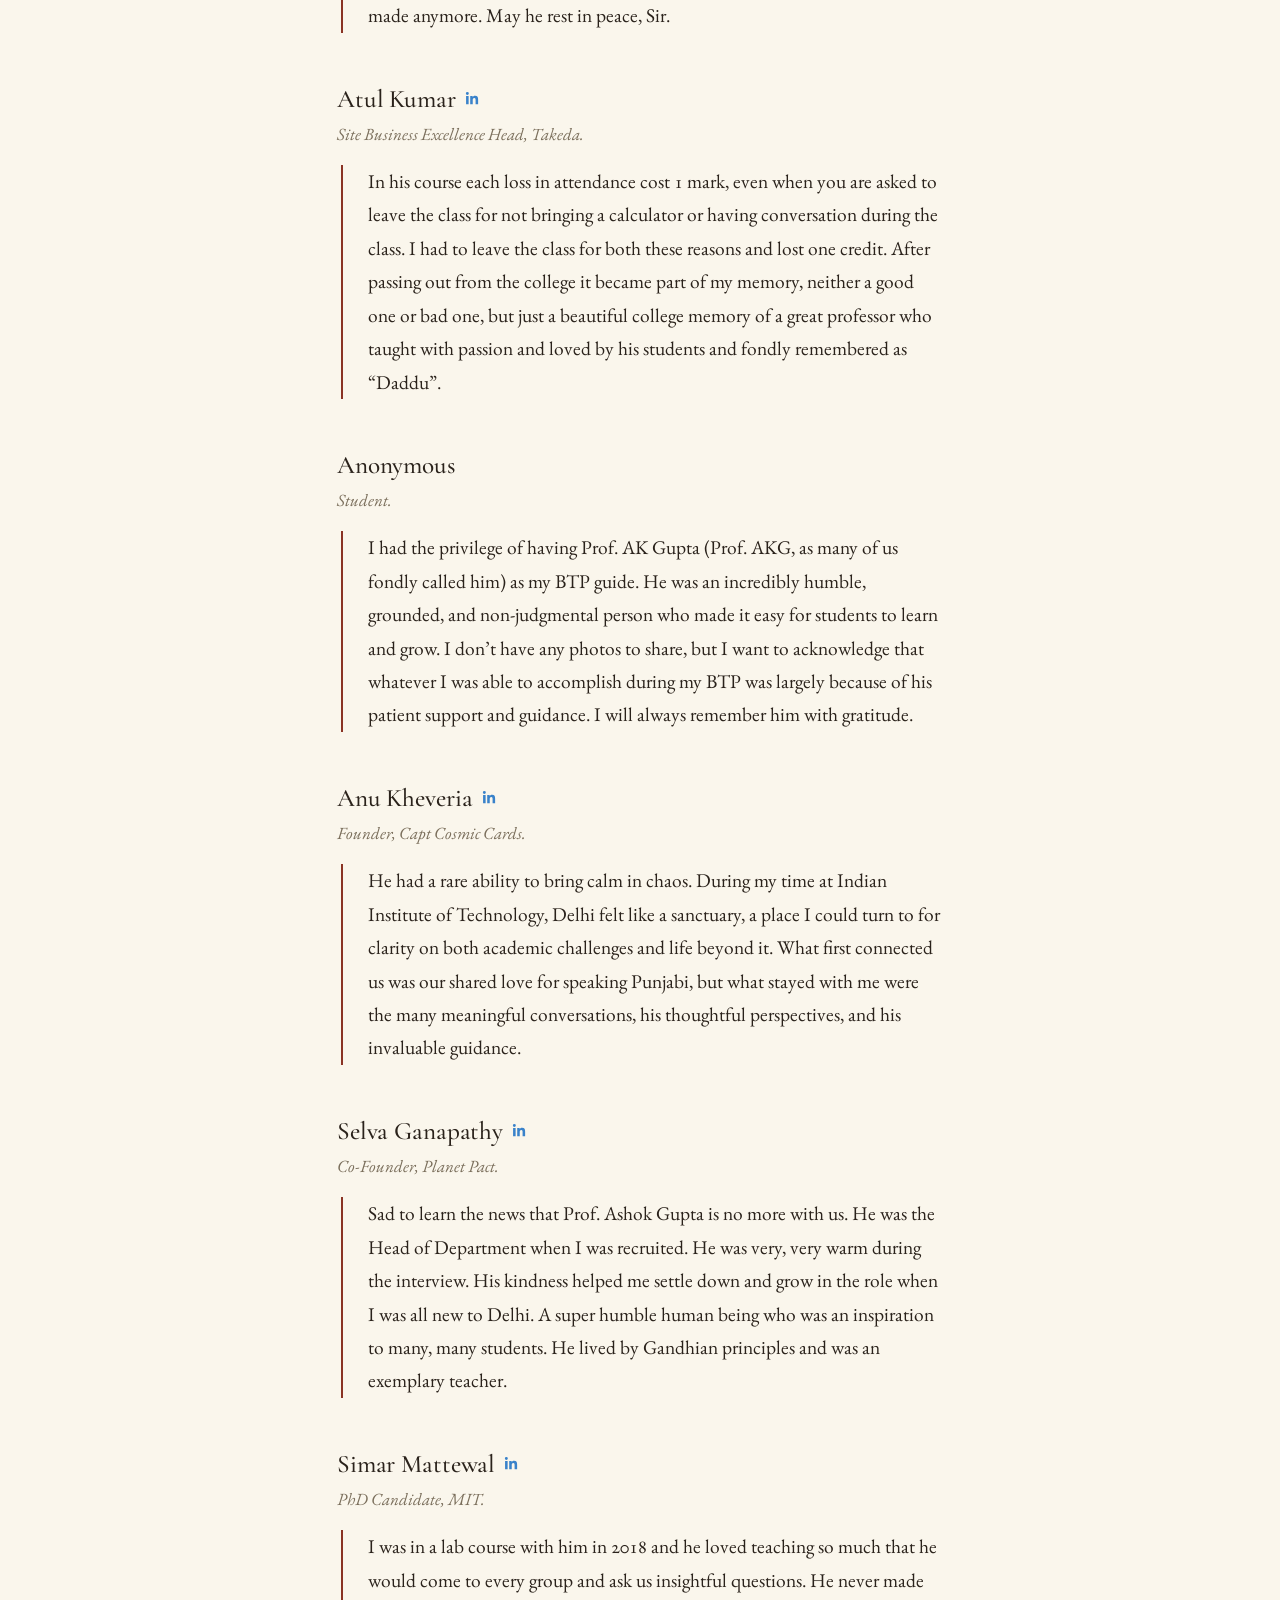
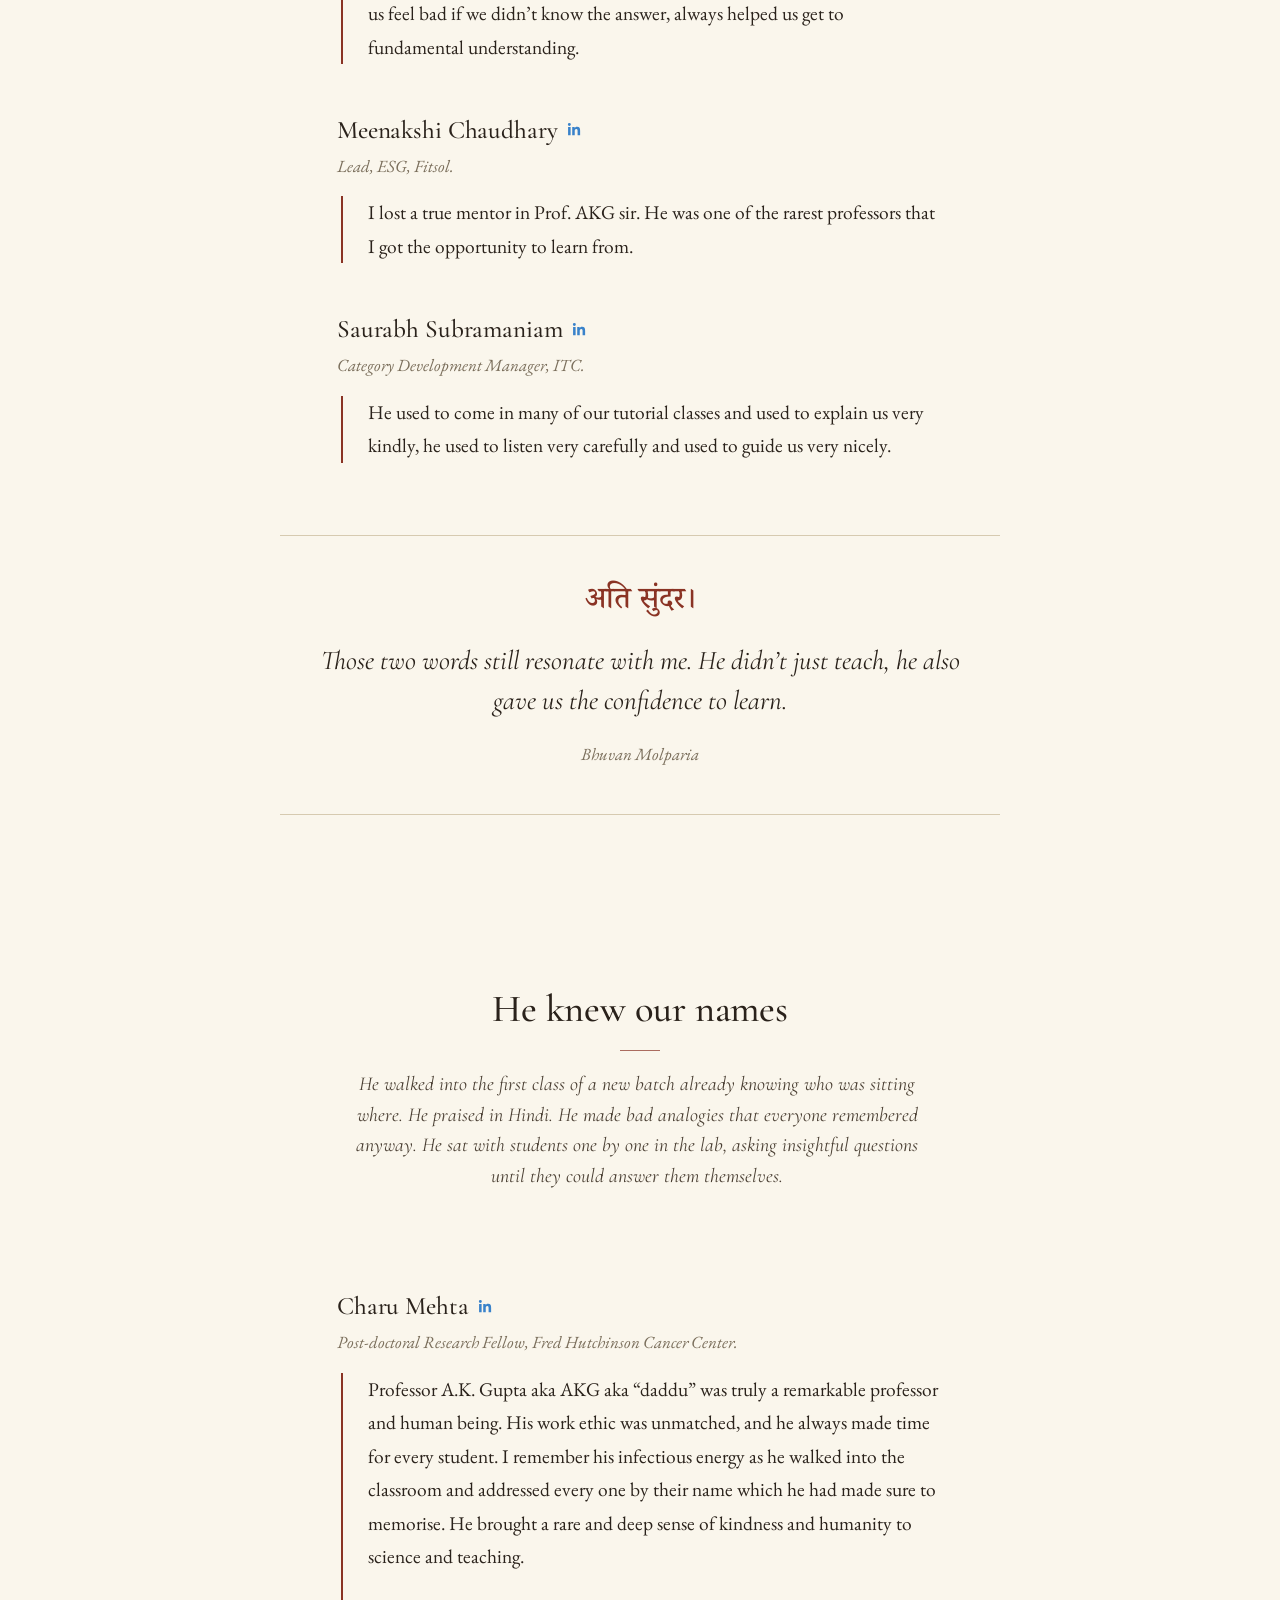
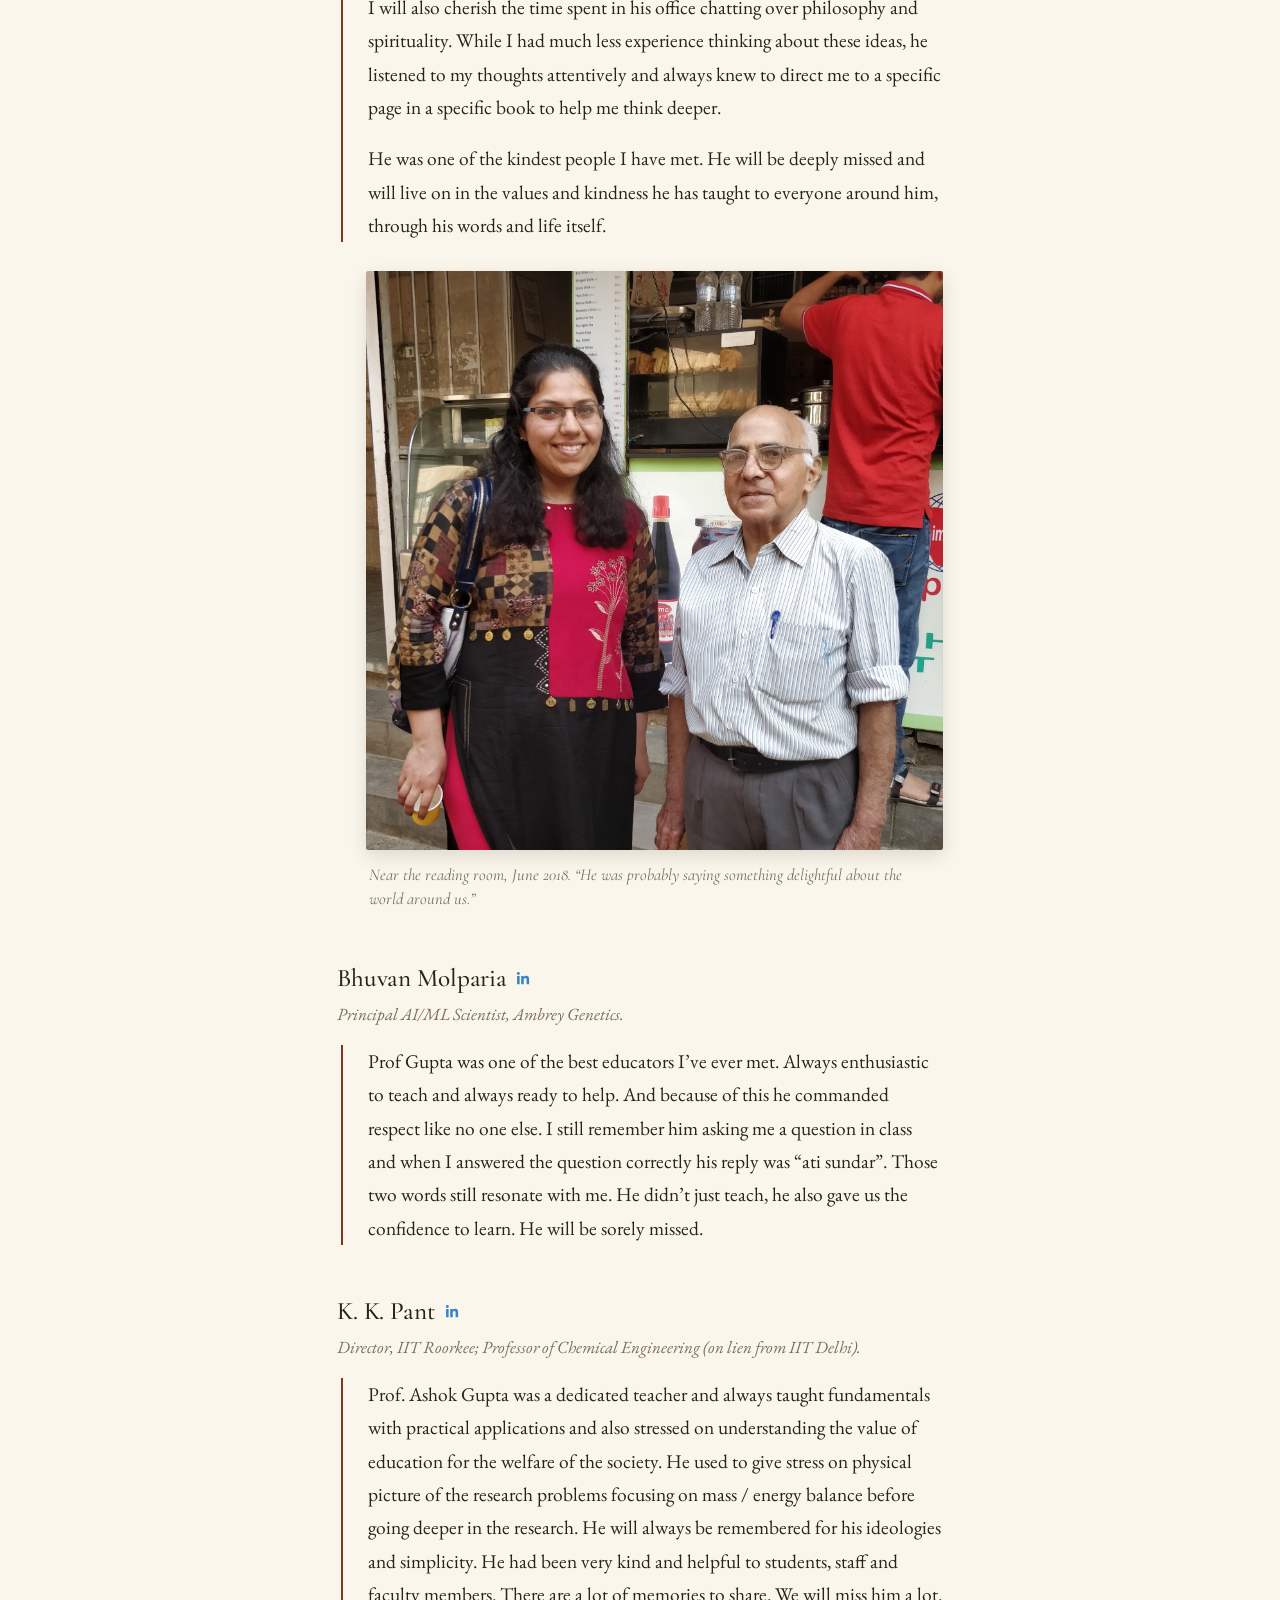
==== commit 72f2a9c6: "Three small edits: Meenakshi trim, K.K. Pant full text, Roy photo date - Drop "Thank you so much for" ====
--- a/Prof-AKG-Tribute/index.html
+++ b/Prof-AKG-Tribute/index.html
@@ -343,7 +343,7 @@
     <p class="connection">Lead, ESG, Fitsol.</p>
   </header>
   <div class="message">
-    <p>I lost a true mentor in Prof. AKG sir. He was one of the rarest professors that I got the opportunity to learn from. Thank you so much for arranging this.</p>
+    <p>I lost a true mentor in Prof. AKG sir. He was one of the rarest professors that I got the opportunity to learn from.</p>
   </div>
 </article>
 
@@ -402,7 +402,7 @@
     <p class="connection">Director, IIT Roorkee; Professor of Chemical Engineering (on lien from IIT Delhi).</p>
   </header>
   <div class="message">
-    <p>Prof. Ashok Gupta was a dedicated teacher and always taught fundamentals with practical applications and also stressed on understanding the value of education for the welfare of the society. He used to give stress on physical picture of the research problems focusing on mass / energy balance before going deeper in the research. He will always be remembered.</p>
+    <p>Prof. Ashok Gupta was a dedicated teacher and always taught fundamentals with practical applications and also stressed on understanding the value of education for the welfare of the society. He used to give stress on physical picture of the research problems focusing on mass / energy balance before going deeper in the research. He will always be remembered for his ideologies and simplicity. He had been very kind and helpful to students, staff and faculty members. There are a lot of memories to share. We will miss him a lot. &#x1F64F;</p>
   </div>
 </article>
 
@@ -561,7 +561,7 @@
   <div class="tribute-photos">
     <figure>
       <img src="assets/photos/04-iitd-hallway-blue.jpeg" alt="Prof. Gupta in the Chemical Engineering corridor at IIT Delhi with Prof. Shantanu Roy and another colleague.">
-      <figcaption>In the corridor at Chemical Engineering, IIT Delhi.</figcaption>
+      <figcaption>In the corridor at Chemical Engineering, IIT Delhi. March 2017.</figcaption>
     </figure>
   </div>
 </article>
